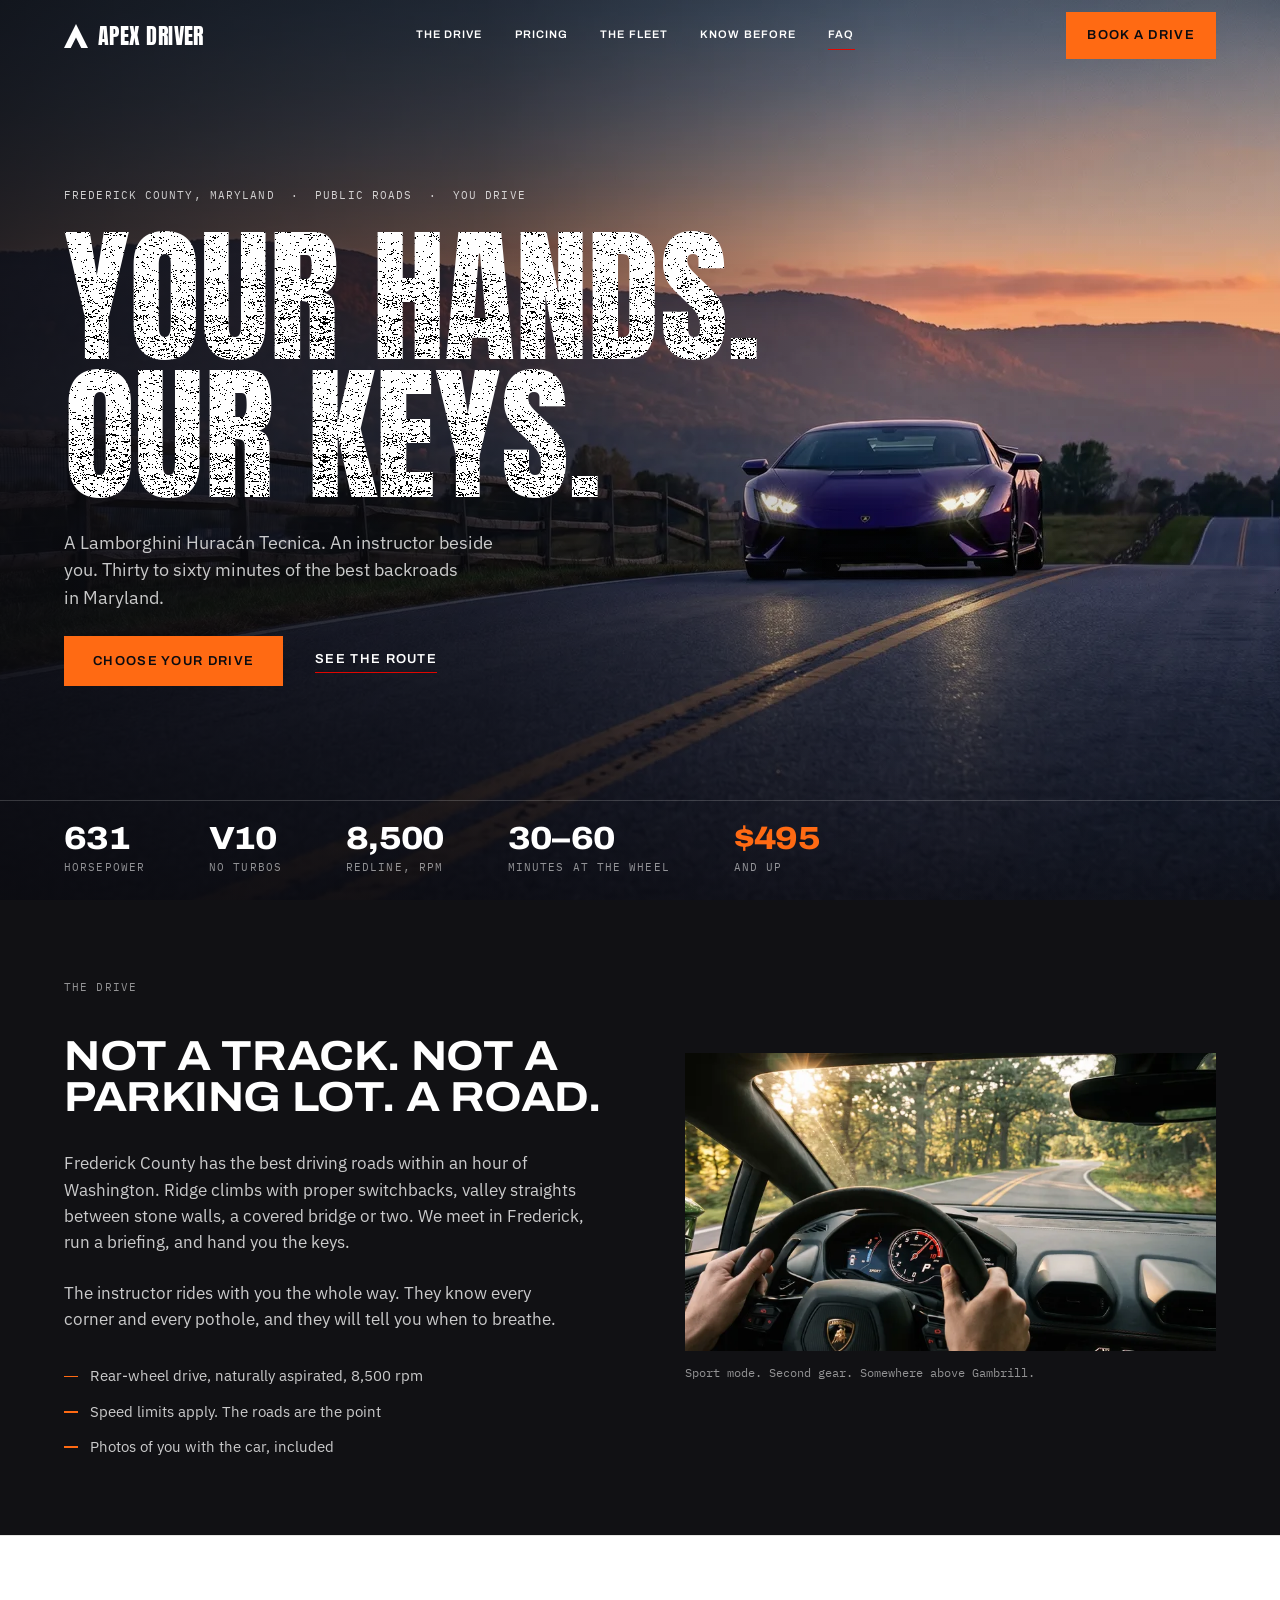
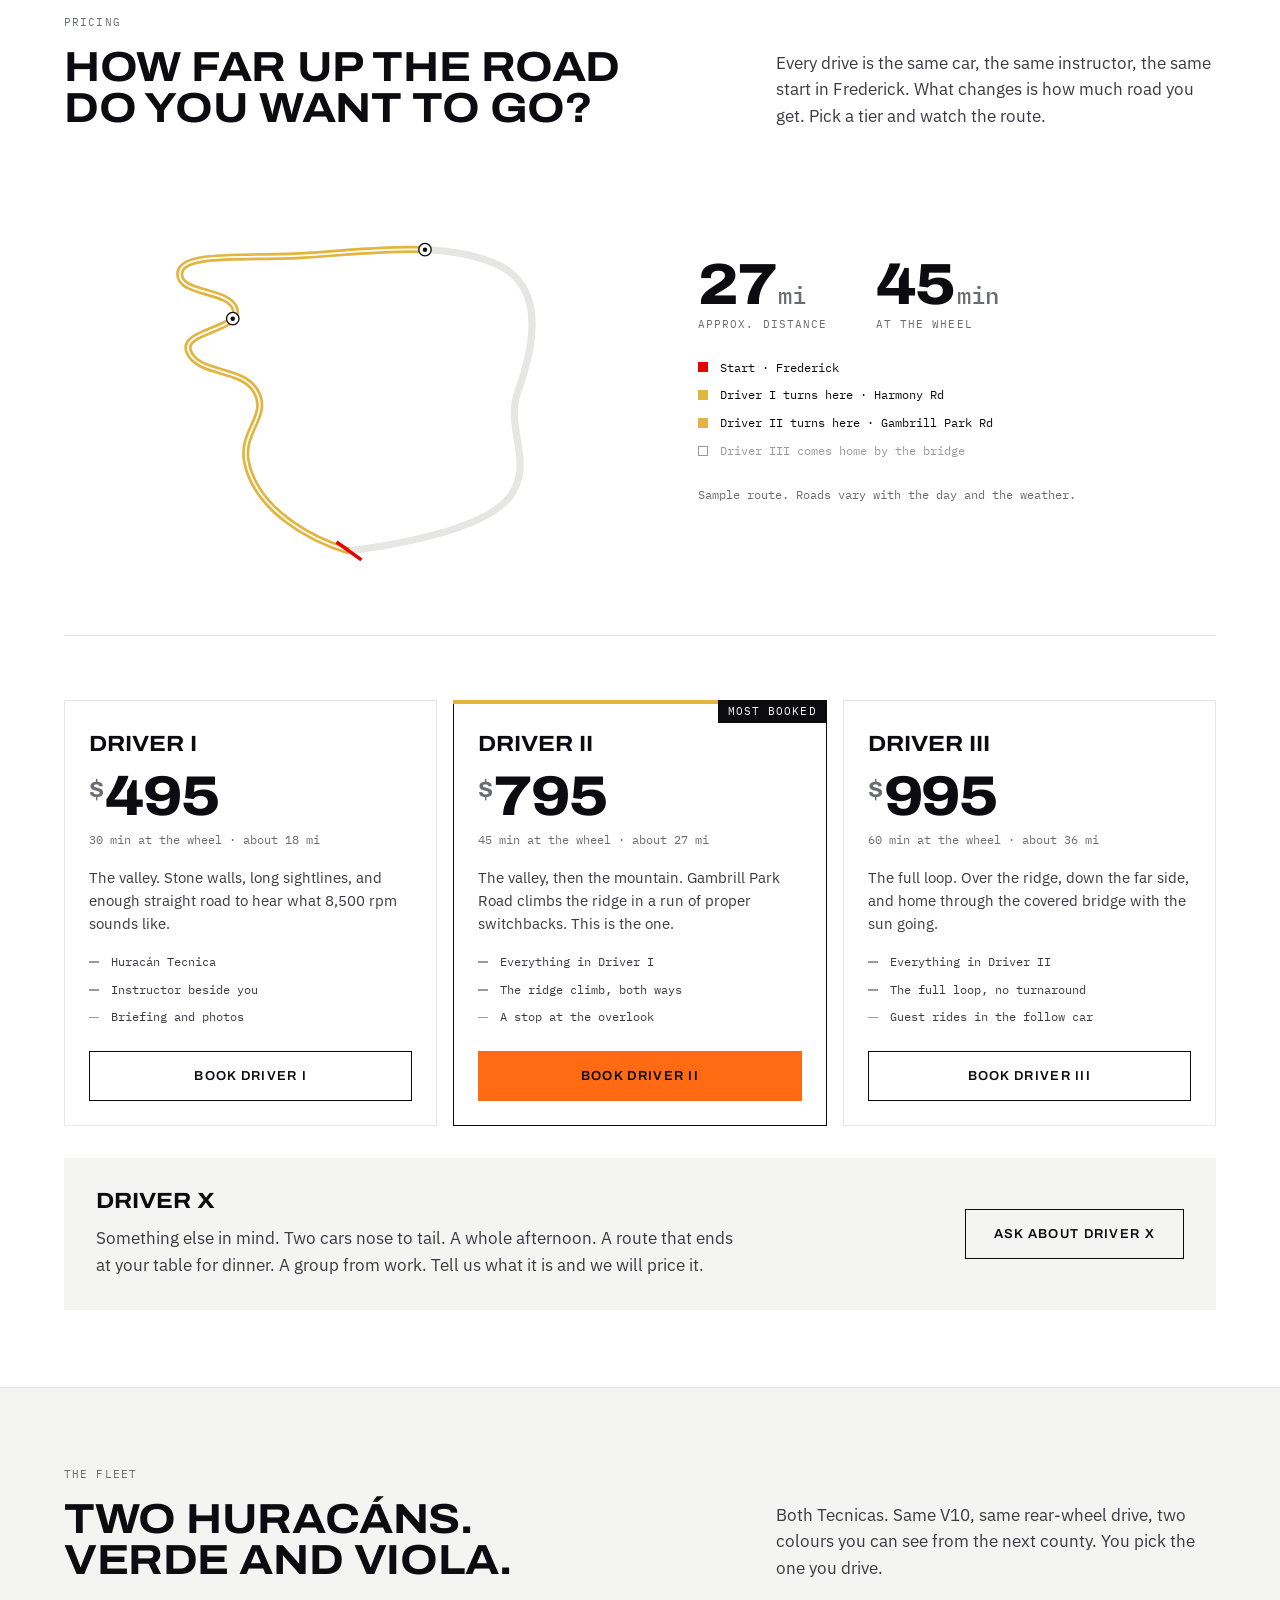
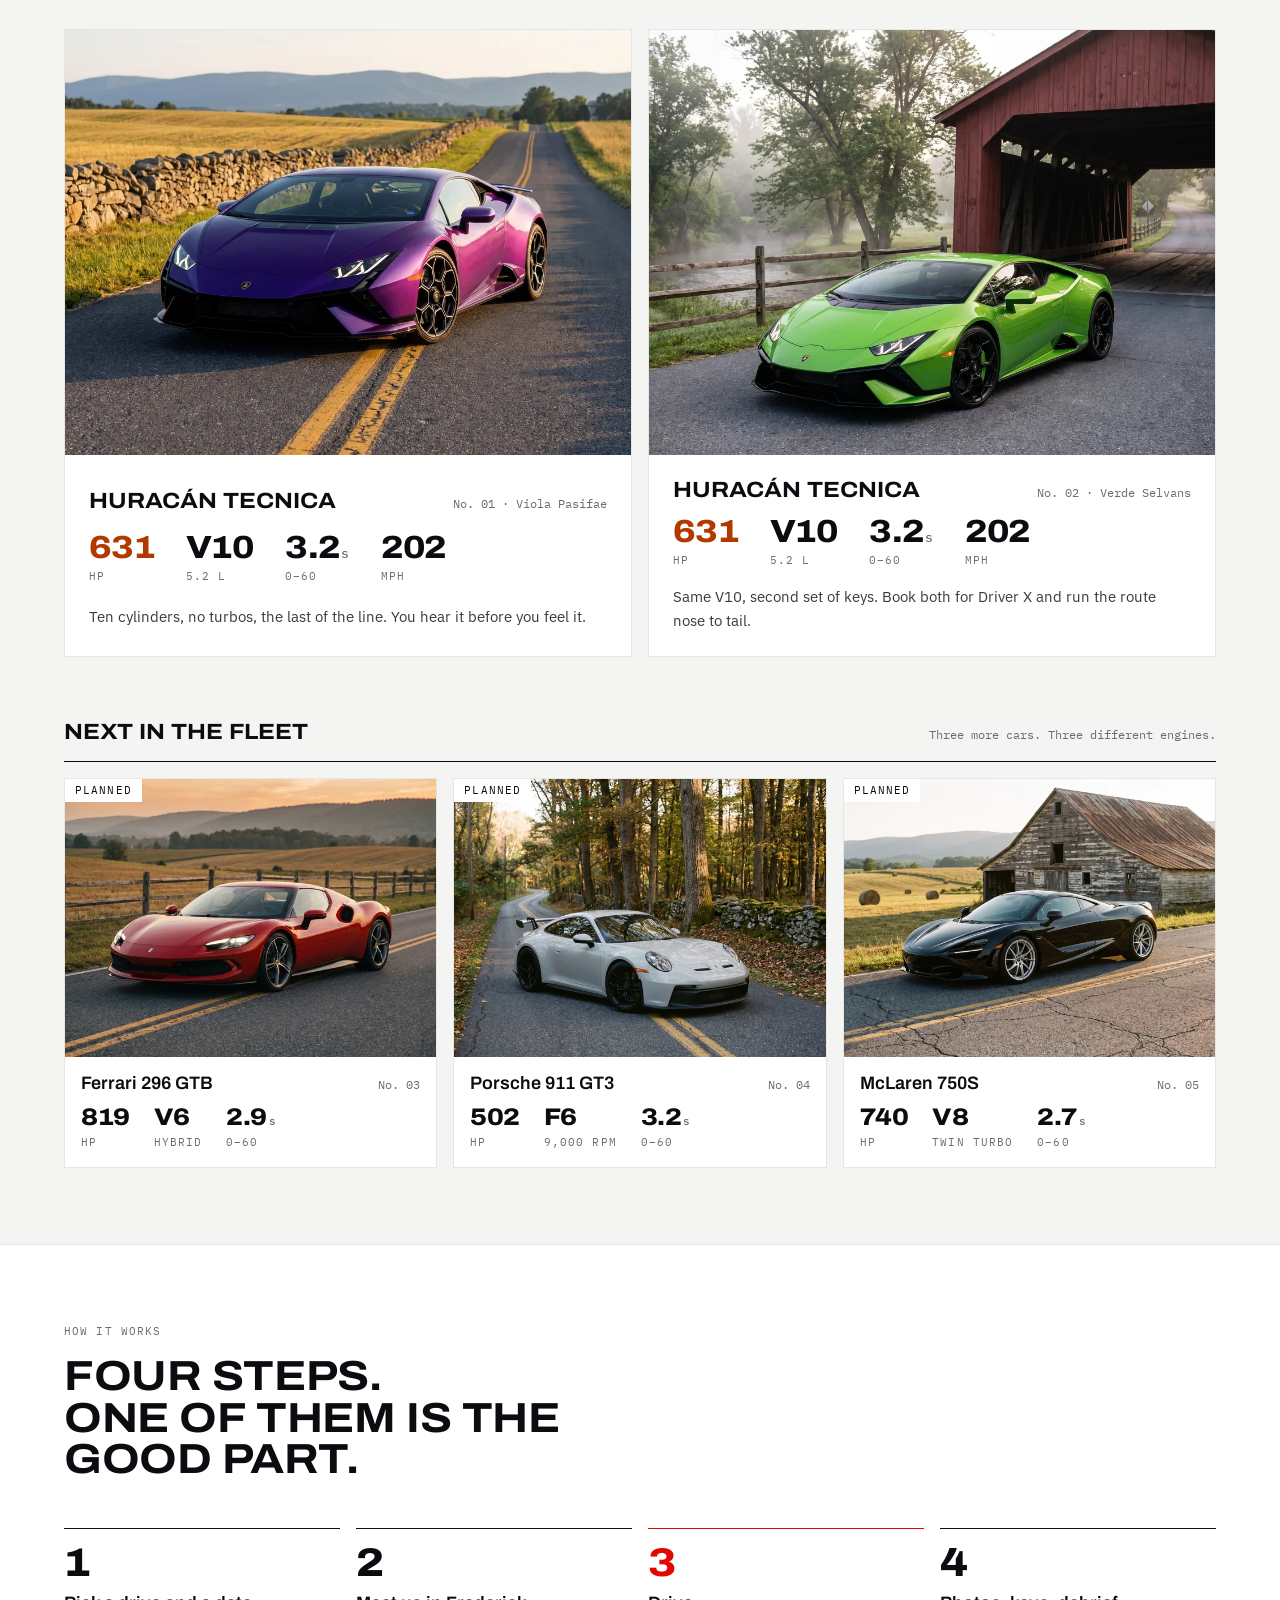
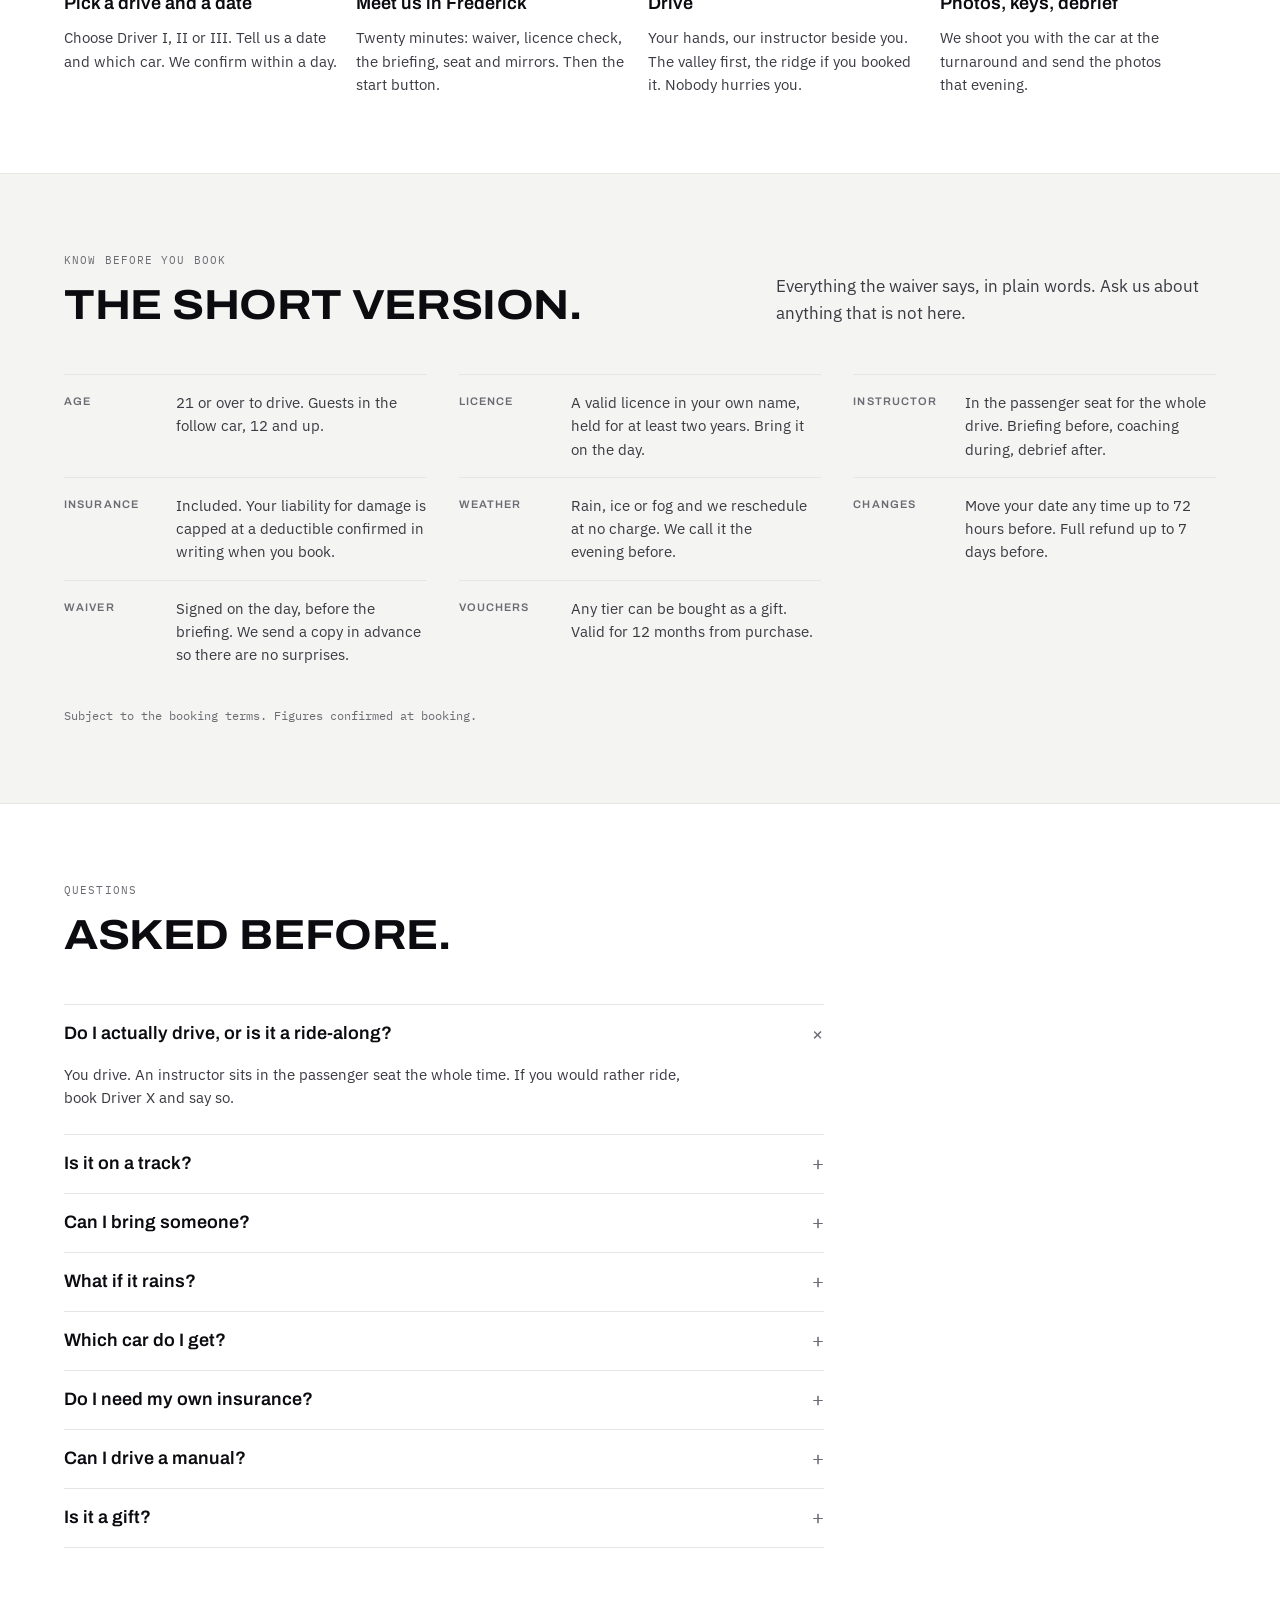
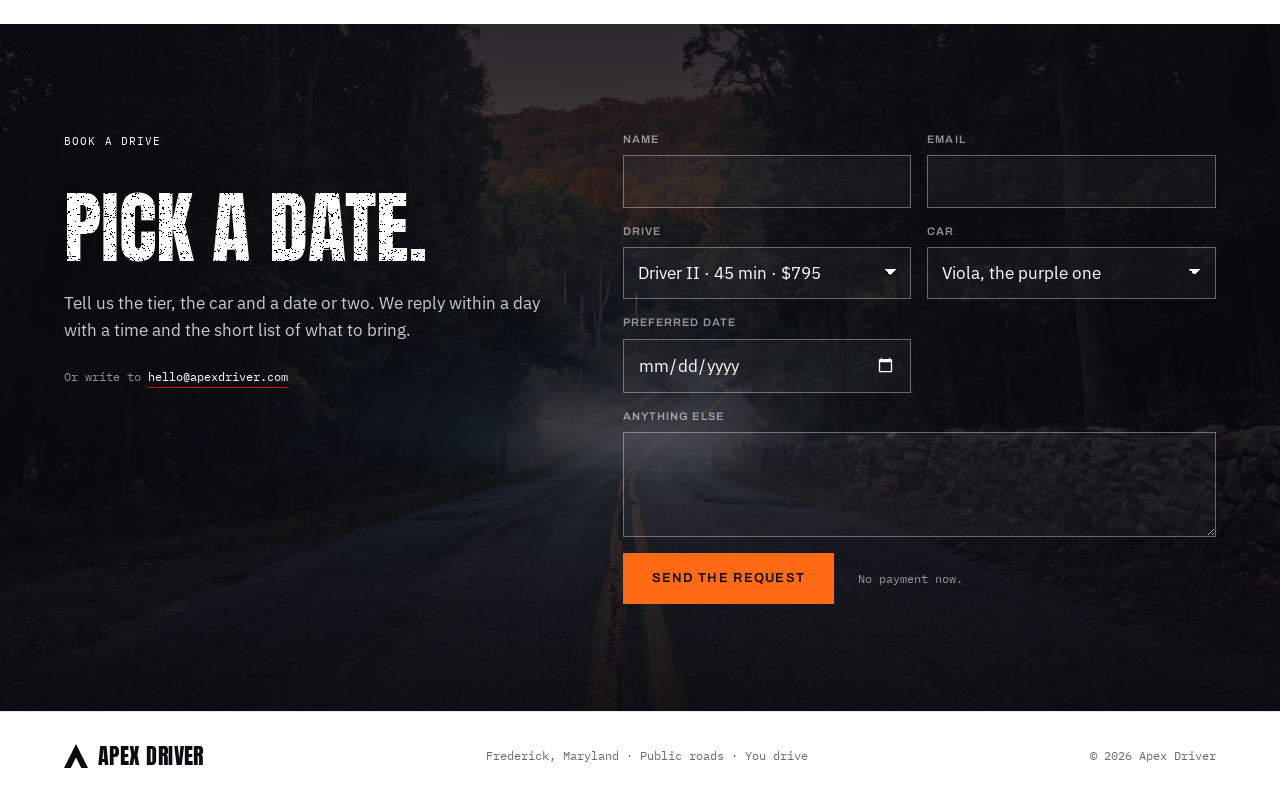
==== index.html @ c2f2f91c "Build the v2 landing page: dark hero, route-that-grows pricing, generated fleet Photography-led rebu" ====
<!DOCTYPE html>
<html lang="en">
<head>
  <meta charset="utf-8">
  <meta name="viewport" content="width=device-width, initial-scale=1">
  <title>Apex Driver — Drive a Lamborghini on Frederick County backroads</title>
  <meta name="description" content="You drive a Lamborghini Huracán Tecnica on the scenic public backroads of Frederick County, Maryland, with an instructor beside you. 30, 45 or 60 minutes. From $495.">
  <meta name="theme-color" content="#111114">
  <link rel="icon" href="assets/mark.svg" type="image/svg+xml">

  <meta property="og:title" content="Apex Driver — Your hands. Our keys.">
  <meta property="og:description" content="Drive a Lamborghini Huracán Tecnica on Frederick County backroads. 30, 45 or 60 minutes with an instructor beside you. From $495.">
  <meta property="og:image" content="assets/photos/hero-ridge-2400.jpg">
  <meta property="og:type" content="website">

  <link rel="preconnect" href="https://fonts.googleapis.com">
  <link rel="preconnect" href="https://fonts.gstatic.com" crossorigin>
  <link href="https://fonts.googleapis.com/css2?family=Anton&amp;family=Archivo:wdth,wght@62..125,100..900&amp;family=IBM+Plex+Sans:wght@400;500&amp;family=IBM+Plex+Mono:wght@400;500&amp;display=swap" rel="stylesheet">

  <link rel="preload" as="image" href="assets/photos/hero-ridge-1600.webp" imagesrcset="assets/photos/hero-ridge-900.webp 900w, assets/photos/hero-ridge-1600.webp 1600w, assets/photos/hero-ridge-2400.webp 2400w" imagesizes="100vw">

  <link rel="stylesheet" href="tokens/colors.css">
  <link rel="stylesheet" href="tokens/typography.css">
  <link rel="stylesheet" href="tokens/spacing.css">
  <link rel="stylesheet" href="tokens/motion.css">
  <link rel="stylesheet" href="tokens/surfaces.css">
  <link rel="stylesheet" href="styles.css">

  <script>
    /* Arms the load sequence and scroll reveals before first paint. Without JS,
       without IntersectionObserver, or with reduced motion on, nothing is hidden. */
    if (!matchMedia('(prefers-reduced-motion: reduce)').matches && 'IntersectionObserver' in window) {
      document.documentElement.classList.add('ad-motion');
    }
  </script>

  <script type="application/ld+json">
  {
    "@context": "https://schema.org",
    "@type": "FAQPage",
    "mainEntity": [
      {"@type": "Question", "name": "Do I actually drive, or is it a ride-along?", "acceptedAnswer": {"@type": "Answer", "text": "You drive. An instructor sits in the passenger seat the whole time."}},
      {"@type": "Question", "name": "Is it on a track?", "acceptedAnswer": {"@type": "Answer", "text": "No. Every drive is on public backroads in Frederick County, Maryland. Speed limits apply; the roads do the work."}},
      {"@type": "Question", "name": "Can I bring someone?", "acceptedAnswer": {"@type": "Answer", "text": "The car has two seats and one of them is the instructor's. Guests are welcome at the start point and can ride along in the follow car on Driver III."}},
      {"@type": "Question", "name": "What if it rains?", "acceptedAnswer": {"@type": "Answer", "text": "We reschedule at no charge. Wet roads and a rear-wheel-drive V10 are not a good afternoon."}}
    ]
  }
  </script>
</head>
<body>

  <a class="skip" href="#main">Skip to content</a>

  <!-- ===================================================================
       NAV — transparent over the hero, paper once the page scrolls
       =================================================================== -->
  <nav class="nav" id="nav" aria-label="Primary">
    <div class="wrap nav__inner">
      <a class="lockup" href="#top" aria-label="Apex Driver, home">
        <span class="mark" aria-hidden="true"></span>
        <span class="wordmark">Apex Driver</span>
      </a>
      <div class="nav__links label">
        <a href="#drive" data-spy>The drive</a>
        <a href="#pricing" data-spy>Pricing</a>
        <a href="#fleet" data-spy>The fleet</a>
        <a href="#know" data-spy>Know before</a>
        <a href="#faq" data-spy>FAQ</a>
      </div>
      <a class="btn btn--primary nav__cta" href="#book">Book a drive</a>
    </div>
  </nav>

  <main id="main">

    <!-- =================================================================
         HERO — the Huracán on the ridge road at dusk
         ================================================================= -->
    <header class="hero" id="top">
      <div class="hero__photo">
        <picture>
          <source type="image/webp"
                  srcset="assets/photos/hero-ridge-900.webp 900w,
                          assets/photos/hero-ridge-1600.webp 1600w,
                          assets/photos/hero-ridge-2400.webp 2400w"
                  sizes="100vw">
          <img src="assets/photos/hero-ridge-2400.jpg" width="2400" height="1350"
               alt="A purple Lamborghini Huracán Tecnica, headlights on, cresting a two-lane country road at dusk with the Catoctin ridge behind it."
               fetchpriority="high" decoding="async">
        </picture>
      </div>
      <div class="hero__scrim" aria-hidden="true"></div>

      <div class="wrap hero__inner">
        <p class="mono hero__eyebrow seq" style="--i:0">Frederick County, Maryland &nbsp;·&nbsp; Public roads &nbsp;·&nbsp; You drive</p>
        <h1 class="display hero__title">
          <span class="seq" style="--i:1"><span class="ad-stamp-paper">Your hands.</span></span>
          <span class="seq" style="--i:2"><span class="ad-stamp-paper">Our keys.</span></span>
        </h1>
        <p class="body hero__sub seq" style="--i:3">A Lamborghini Huracán Tecnica. An instructor beside you. Thirty to sixty minutes of the best backroads in Maryland.</p>
        <div class="hero__cta seq" style="--i:4">
          <a class="btn btn--primary" href="#pricing">Choose your drive</a>
          <a class="link link--paper" href="#route">See the route</a>
        </div>
      </div>

      <div class="hero__strip seq" style="--i:5" aria-label="Key figures">
        <div class="wrap hero__strip-inner">
          <div class="stat stat--sm on-ink"><div class="stat__n">631</div><div class="mono stat__l">Horsepower</div></div>
          <div class="stat stat--sm on-ink"><div class="stat__n">V10</div><div class="mono stat__l">No turbos</div></div>
          <div class="stat stat--sm on-ink"><div class="stat__n">8,500</div><div class="mono stat__l">Redline, rpm</div></div>
          <div class="stat stat--sm on-ink"><div class="stat__n">30–60</div><div class="mono stat__l">Minutes at the wheel</div></div>
          <div class="stat stat--sm on-ink"><div class="stat__n stat__n--accent">$495</div><div class="mono stat__l">And up</div></div>
        </div>
      </div>
    </header>

    <!-- =================================================================
         THE DRIVE — what it actually is, in one dark screen
         ================================================================= -->
    <section class="band band--ink" id="drive">
      <div class="wrap drive ad-reveal">
        <div class="drive__copy">
          <p class="mono eyebrow on-ink">The drive</p>
          <h2 class="h2 on-ink">Not a track. Not a parking lot. A road.</h2>
          <p class="body on-ink-2">Frederick County has the best driving roads within an hour of Washington. Ridge climbs with proper switchbacks, valley straights between stone walls, a covered bridge or two. We meet in Frederick, run a briefing, and hand you the keys.</p>
          <p class="body on-ink-2">The instructor rides with you the whole way. They know every corner and every pothole, and they will tell you when to breathe.</p>
          <ul class="ticks on-ink-2">
            <li>Rear-wheel drive, naturally aspirated, 8,500 rpm</li>
            <li>Speed limits apply. The roads are the point</li>
            <li>Photos of you with the car, included</li>
          </ul>
        </div>
        <figure class="drive__photo">
          <picture>
            <source type="image/webp"
                    srcset="assets/photos/drive-cockpit-800.webp 800w,
                            assets/photos/drive-cockpit-1200.webp 1200w,
                            assets/photos/drive-cockpit-2000.webp 2000w"
                    sizes="(min-width: 900px) 55vw, 100vw">
            <img src="assets/photos/drive-cockpit-2000.jpg" width="2000" height="1125"
                 alt="From the driver's seat of a Huracán: hands on the Alcantara wheel, the tachometer high, a tree-lined road curving ahead."
                 loading="lazy" decoding="async">
          </picture>
          <figcaption class="mono">Sport mode. Second gear. Somewhere above Gambrill.</figcaption>
        </figure>
      </div>
    </section>

    <!-- =================================================================
         PRICING — the route grows with the tier. The page's signature.
         Route names are real Frederick County roads; mileage figures are
         PLACEHOLDERS until the client confirms the actual routes.
         ================================================================= -->
    <section class="band" id="pricing">
      <div class="wrap ad-reveal">
        <div class="band__head">
          <div>
            <p class="mono eyebrow">Pricing</p>
            <h2 class="h2">How far up the road<br>do you want to go?</h2>
          </div>
          <p class="body band__lede">Every drive is the same car, the same instructor, the same start in Frederick. What changes is how much road you get. Pick a tier and watch the route.</p>
        </div>

        <div class="pricing" id="route">
          <!-- The route diagram. One path; each tier draws it further. -->
          <div class="route" aria-label="Route diagram: the road drawn as far as each tier reaches">
            <svg class="route__svg" viewBox="0 0 640 460" role="img" aria-hidden="true">
              <path class="route__ghost" d="M320 420 C 270 405, 215 370, 205 320 C 198 285, 232 268, 215 240 C 200 214, 150 222, 140 196 C 131 172, 200 172, 192 148 C 185 126, 128 132, 130 108 C 132 84, 205 92, 270 88 C 340 84, 430 70, 490 100 C 540 126, 528 190, 510 240 C 494 284, 530 320, 500 360 C 470 396, 380 412, 320 420 Z"/>
              <path class="route__paint" id="routePath" d="M320 420 C 270 405, 215 370, 205 320 C 198 285, 232 268, 215 240 C 200 214, 150 222, 140 196 C 131 172, 200 172, 192 148 C 185 126, 128 132, 130 108 C 132 84, 205 92, 270 88 C 340 84, 430 70, 490 100 C 540 126, 528 190, 510 240 C 494 284, 530 320, 500 360 C 470 396, 380 412, 320 420 Z"/>
              <path class="route__gap" d="M320 420 C 270 405, 215 370, 205 320 C 198 285, 232 268, 215 240 C 200 214, 150 222, 140 196 C 131 172, 200 172, 192 148 C 185 126, 128 132, 130 108 C 132 84, 205 92, 270 88 C 340 84, 430 70, 490 100 C 540 126, 528 190, 510 240 C 494 284, 530 320, 500 360 C 470 396, 380 412, 320 420 Z"/>
              <!-- start / finish bar -->
              <line class="route__start" x1="306" y1="410" x2="334" y2="430"/>
              <!-- turnaround markers, placed by script along the path -->
              <g class="route__mark" data-at="0.30"><circle r="7"/><circle class="route__mark-core" r="2.5"/></g>
              <g class="route__mark" data-at="0.58"><circle r="7"/><circle class="route__mark-core" r="2.5"/></g>
              <g class="route__mark" data-at="1"><circle r="7"/><circle class="route__mark-core" r="2.5"/></g>
            </svg>

            <div class="route__side">
              <div class="route__readout">
                <div class="stat stat--lg"><div class="stat__n"><span id="routeMiles">27</span><span class="stat__u">mi</span></div><div class="mono stat__l">Approx. distance</div></div>
                <div class="stat stat--lg"><div class="stat__n"><span id="routeMins">45</span><span class="stat__u">min</span></div><div class="mono stat__l">At the wheel</div></div>
              </div>
              <div class="route__labels mono">
                <span class="route__label route__label--start">Start · Frederick</span>
                <span class="route__label route__label--1" data-tier="1">Driver I turns here · Harmony Rd</span>
                <span class="route__label route__label--2" data-tier="2">Driver II turns here · Gambrill Park Rd</span>
                <span class="route__label route__label--3" data-tier="3">Driver III comes home by the bridge</span>
              </div>
              <p class="mono route__note">Sample route. Roads vary with the day and the weather.</p>
            </div>
          </div>

          <!-- Tier cards -->
          <div class="tiers" role="radiogroup" aria-label="Choose a drive">
            <article class="tier" data-tier="1" data-miles="18" data-mins="30" data-at="0.30" role="radio" aria-checked="false" tabindex="0">
              <h3 class="h3">Driver I</h3>
              <div class="tier__price"><span class="tier__cur">$</span>495</div>
              <p class="mono tier__meta">30 min at the wheel · about 18 mi</p>
              <p class="body-sm">The valley. Stone walls, long sightlines, and enough straight road to hear what 8,500 rpm sounds like.</p>
              <ul class="tier__list mono">
                <li>Huracán Tecnica</li>
                <li>Instructor beside you</li>
                <li>Briefing and photos</li>
              </ul>
              <a class="btn btn--secondary tier__cta" href="#book" data-book="Driver I">Book Driver I</a>
            </article>

            <article class="tier tier--featured" data-tier="2" data-miles="27" data-mins="45" data-at="0.58" role="radio" aria-checked="true" tabindex="0">
              <span class="mono tier__flag">Most booked</span>
              <h3 class="h3">Driver II</h3>
              <div class="tier__price"><span class="tier__cur">$</span>795</div>
              <p class="mono tier__meta">45 min at the wheel · about 27 mi</p>
              <p class="body-sm">The valley, then the mountain. Gambrill Park Road climbs the ridge in a run of proper switchbacks. This is the one.</p>
              <ul class="tier__list mono">
                <li>Everything in Driver I</li>
                <li>The ridge climb, both ways</li>
                <li>A stop at the overlook</li>
              </ul>
              <a class="btn btn--primary tier__cta" href="#book" data-book="Driver II">Book Driver II</a>
            </article>

            <article class="tier" data-tier="3" data-miles="36" data-mins="60" data-at="1" role="radio" aria-checked="false" tabindex="0">
              <h3 class="h3">Driver III</h3>
              <div class="tier__price"><span class="tier__cur">$</span>995</div>
              <p class="mono tier__meta">60 min at the wheel · about 36 mi</p>
              <p class="body-sm">The full loop. Over the ridge, down the far side, and home through the covered bridge with the sun going.</p>
              <ul class="tier__list mono">
                <li>Everything in Driver II</li>
                <li>The full loop, no turnaround</li>
                <li>Guest rides in the follow car</li>
              </ul>
              <a class="btn btn--secondary tier__cta" href="#book" data-book="Driver III">Book Driver III</a>
            </article>
          </div>
        </div>

        <!-- Driver X -->
        <aside class="tierx">
          <div class="tierx__copy">
            <h3 class="h3">Driver X</h3>
            <p class="body">Something else in mind. Two cars nose to tail. A whole afternoon. A route that ends at your table for dinner. A group from work. Tell us what it is and we will price it.</p>
          </div>
          <a class="btn btn--secondary" href="#book" data-book="Driver X">Ask about Driver X</a>
        </aside>
      </div>
    </section>

    <!-- =================================================================
         THE FLEET — two Huracáns in service; three more planned.
         Cars 03 to 05 are PLACEHOLDERS: swap make, spec and photo when the
         client confirms the real list.
         ================================================================= -->
    <section class="band band--bone" id="fleet">
      <div class="wrap ad-reveal">
        <div class="band__head">
          <div>
            <p class="mono eyebrow">The fleet</p>
            <h2 class="h2">Two Huracáns.<br>Verde and viola.</h2>
          </div>
          <p class="body band__lede">Both Tecnicas. Same V10, same rear-wheel drive, two colours you can see from the next county. You pick the one you drive.</p>
        </div>

        <div class="fleet-main">
          <article class="car">
            <div class="car__shot">
              <picture>
                <source type="image/webp"
                        srcset="assets/photos/viola-farm-600.webp 600w,
                                assets/photos/viola-farm-1000.webp 1000w,
                                assets/photos/viola-farm-1600.webp 1600w"
                        sizes="(min-width: 900px) 50vw, 100vw">
                <img src="assets/photos/viola-farm-1600.jpg" width="1600" height="1200"
                     alt="The purple Lamborghini Huracán Tecnica on a farm road beside a dry-stone wall, the Catoctin ridge behind."
                     loading="lazy" decoding="async">
              </picture>
            </div>
            <div class="car__body">
              <div class="car__title">
                <h3 class="h3">Huracán Tecnica</h3>
                <span class="mono">No. 01 · Viola Pasifae</span>
              </div>
              <div class="specs">
                <div class="stat stat--sm"><div class="stat__n stat__n--accent">631</div><div class="mono stat__l">hp</div></div>
                <div class="stat stat--sm"><div class="stat__n">V10</div><div class="mono stat__l">5.2 L</div></div>
                <div class="stat stat--sm"><div class="stat__n">3.2<span class="stat__u">s</span></div><div class="mono stat__l">0–60</div></div>
                <div class="stat stat--sm"><div class="stat__n">202</div><div class="mono stat__l">mph</div></div>
              </div>
              <p class="body-sm">Ten cylinders, no turbos, the last of the line. You hear it before you feel it.</p>
            </div>
          </article>

          <article class="car">
            <div class="car__shot">
              <picture>
                <source type="image/webp"
                        srcset="assets/photos/verde-bridge-600.webp 600w,
                                assets/photos/verde-bridge-1000.webp 1000w,
                                assets/photos/verde-bridge-1600.webp 1600w"
                        sizes="(min-width: 900px) 50vw, 100vw">
                <img src="assets/photos/verde-bridge-1600.jpg" width="1600" height="1200"
                     alt="The green Lamborghini Huracán Tecnica at the mouth of a red covered bridge on a misty morning."
                     loading="lazy" decoding="async">
              </picture>
            </div>
            <div class="car__body">
              <div class="car__title">
                <h3 class="h3">Huracán Tecnica</h3>
                <span class="mono">No. 02 · Verde Selvans</span>
              </div>
              <div class="specs">
                <div class="stat stat--sm"><div class="stat__n stat__n--accent">631</div><div class="mono stat__l">hp</div></div>
                <div class="stat stat--sm"><div class="stat__n">V10</div><div class="mono stat__l">5.2 L</div></div>
                <div class="stat stat--sm"><div class="stat__n">3.2<span class="stat__u">s</span></div><div class="mono stat__l">0–60</div></div>
                <div class="stat stat--sm"><div class="stat__n">202</div><div class="mono stat__l">mph</div></div>
              </div>
              <p class="body-sm">Same V10, second set of keys. Book both for Driver X and run the route nose to tail.</p>
            </div>
          </article>
        </div>

        <div class="fleet-next">
          <div class="fleet-next__head">
            <h3 class="h3">Next in the fleet</h3>
            <span class="mono">Three more cars. Three different engines.</span>
          </div>
          <div class="grid-3">
            <!-- PLACEHOLDER car: confirm with client -->
            <article class="card">
              <div class="card__shot">
                <picture>
                  <source type="image/webp" srcset="assets/photos/fleet-296-650.webp 650w, assets/photos/fleet-296-1300.webp 1300w" sizes="(min-width: 900px) 33vw, 100vw">
                  <img src="assets/photos/fleet-296-1300.jpg" width="1300" height="975" alt="A red Ferrari 296 GTB on a country road at golden hour." loading="lazy" decoding="async">
                </picture>
                <span class="mono card__tag">Planned</span>
              </div>
              <div class="card__body">
                <div class="car__title"><h4 class="h4">Ferrari 296 GTB</h4><span class="mono">No. 03</span></div>
                <div class="specs specs--tight">
                  <div class="stat stat--xs"><div class="stat__n">819</div><div class="mono stat__l">hp</div></div>
                  <div class="stat stat--xs"><div class="stat__n">V6</div><div class="mono stat__l">Hybrid</div></div>
                  <div class="stat stat--xs"><div class="stat__n">2.9<span class="stat__u">s</span></div><div class="mono stat__l">0–60</div></div>
                </div>
              </div>
            </article>
            <!-- PLACEHOLDER car: confirm with client -->
            <article class="card">
              <div class="card__shot">
                <picture>
                  <source type="image/webp" srcset="assets/photos/fleet-gt3-650.webp 650w, assets/photos/fleet-gt3-1300.webp 1300w" sizes="(min-width: 900px) 33vw, 100vw">
                  <img src="assets/photos/fleet-gt3-1300.jpg" width="1300" height="975" alt="A chalk-grey Porsche 911 GT3 on a leaf-strewn forest road." loading="lazy" decoding="async">
                </picture>
                <span class="mono card__tag">Planned</span>
              </div>
              <div class="card__body">
                <div class="car__title"><h4 class="h4">Porsche 911 GT3</h4><span class="mono">No. 04</span></div>
                <div class="specs specs--tight">
                  <div class="stat stat--xs"><div class="stat__n">502</div><div class="mono stat__l">hp</div></div>
                  <div class="stat stat--xs"><div class="stat__n">F6</div><div class="mono stat__l">9,000 rpm</div></div>
                  <div class="stat stat--xs"><div class="stat__n">3.2<span class="stat__u">s</span></div><div class="mono stat__l">0–60</div></div>
                </div>
              </div>
            </article>
            <!-- PLACEHOLDER car: confirm with client -->
            <article class="card">
              <div class="card__shot">
                <picture>
                  <source type="image/webp" srcset="assets/photos/fleet-750s-650.webp 650w, assets/photos/fleet-750s-1300.webp 1300w" sizes="(min-width: 900px) 33vw, 100vw">
                  <img src="assets/photos/fleet-750s-1300.jpg" width="1300" height="975" alt="A black McLaren 750S beside a weathered barn and hay bales." loading="lazy" decoding="async">
                </picture>
                <span class="mono card__tag">Planned</span>
              </div>
              <div class="card__body">
                <div class="car__title"><h4 class="h4">McLaren 750S</h4><span class="mono">No. 05</span></div>
                <div class="specs specs--tight">
                  <div class="stat stat--xs"><div class="stat__n">740</div><div class="mono stat__l">hp</div></div>
                  <div class="stat stat--xs"><div class="stat__n">V8</div><div class="mono stat__l">Twin turbo</div></div>
                  <div class="stat stat--xs"><div class="stat__n">2.7<span class="stat__u">s</span></div><div class="mono stat__l">0–60</div></div>
                </div>
              </div>
            </article>
          </div>
        </div>
      </div>
    </section>

    <!-- =================================================================
         HOW IT WORKS — a real sequence, so it is numbered
         ================================================================= -->
    <section class="band" id="how">
      <div class="wrap ad-reveal">
        <div class="band__head">
          <div>
            <p class="mono eyebrow">How it works</p>
            <h2 class="h2">Four steps.<br>One of them is the good part.</h2>
          </div>
        </div>
        <ol class="steps">
          <li class="step">
            <span class="step__n">1</span>
            <h3 class="h4">Pick a drive and a date</h3>
            <p class="body-sm">Choose Driver I, II or III. Tell us a date and which car. We confirm within a day.</p>
          </li>
          <li class="step">
            <span class="step__n">2</span>
            <h3 class="h4">Meet us in Frederick</h3>
            <p class="body-sm">Twenty minutes: waiver, licence check, the briefing, seat and mirrors. Then the start button.</p>
          </li>
          <li class="step step--live">
            <span class="step__n">3</span>
            <h3 class="h4">Drive</h3>
            <p class="body-sm">Your hands, our instructor beside you. The valley first, the ridge if you booked it. Nobody hurries you.</p>
          </li>
          <li class="step">
            <span class="step__n">4</span>
            <h3 class="h4">Photos, keys, debrief</h3>
            <p class="body-sm">We shoot you with the car at the turnaround and send the photos that evening.</p>
          </li>
        </ol>
      </div>
    </section>

    <!-- =================================================================
         KNOW BEFORE YOU BOOK — line items awaiting client sign-off.
         Ages, deductible, refund window: PLACEHOLDERS until confirmed.
         ================================================================= -->
    <section class="band band--bone" id="know">
      <div class="wrap ad-reveal">
        <div class="band__head">
          <div>
            <p class="mono eyebrow">Know before you book</p>
            <h2 class="h2">The short version.</h2>
          </div>
          <p class="body band__lede">Everything the waiver says, in plain words. Ask us about anything that is not here.</p>
        </div>
        <dl class="terms">
          <div class="term"><dt class="label">Age</dt><dd class="body-sm">21 or over to drive. Guests in the follow car, 12 and up.</dd></div>
          <div class="term"><dt class="label">Licence</dt><dd class="body-sm">A valid licence in your own name, held for at least two years. Bring it on the day.</dd></div>
          <div class="term"><dt class="label">Instructor</dt><dd class="body-sm">In the passenger seat for the whole drive. Briefing before, coaching during, debrief after.</dd></div>
          <div class="term"><dt class="label">Insurance</dt><dd class="body-sm">Included. Your liability for damage is capped at a deductible confirmed in writing when you book.</dd></div>
          <div class="term"><dt class="label">Weather</dt><dd class="body-sm">Rain, ice or fog and we reschedule at no charge. We call it the evening before.</dd></div>
          <div class="term"><dt class="label">Changes</dt><dd class="body-sm">Move your date any time up to 72 hours before. Full refund up to 7 days before.</dd></div>
          <div class="term"><dt class="label">Waiver</dt><dd class="body-sm">Signed on the day, before the briefing. We send a copy in advance so there are no surprises.</dd></div>
          <div class="term"><dt class="label">Vouchers</dt><dd class="body-sm">Any tier can be bought as a gift. Valid for 12 months from purchase.</dd></div>
        </dl>
        <p class="mono terms__note">Subject to the booking terms. Figures confirmed at booking.</p>
      </div>
    </section>

    <!-- =================================================================
         FAQ
         ================================================================= -->
    <section class="band" id="faq">
      <div class="wrap ad-reveal">
        <div class="band__head">
          <div>
            <p class="mono eyebrow">Questions</p>
            <h2 class="h2">Asked before.</h2>
          </div>
        </div>
        <div class="faq">
          <details class="faq__item" open>
            <summary class="faq__q">Do I actually drive, or is it a ride-along?</summary>
            <p class="body-sm faq__a">You drive. An instructor sits in the passenger seat the whole time. If you would rather ride, book Driver X and say so.</p>
          </details>
          <details class="faq__item">
            <summary class="faq__q">Is it on a track?</summary>
            <p class="body-sm faq__a">No. Every drive is on public backroads in Frederick County. Speed limits apply. The roads do the work, and they are very good roads.</p>
          </details>
          <details class="faq__item">
            <summary class="faq__q">Can I bring someone?</summary>
            <p class="body-sm faq__a">The car has two seats and one of them is the instructor's. Guests are welcome at the start point, and on Driver III they ride in the follow car for the whole loop.</p>
          </details>
          <details class="faq__item">
            <summary class="faq__q">What if it rains?</summary>
            <p class="body-sm faq__a">We reschedule at no charge. A wet road and a rear-wheel-drive V10 are not a good afternoon, and we would rather you came back on a dry one.</p>
          </details>
          <details class="faq__item">
            <summary class="faq__q">Which car do I get?</summary>
            <p class="body-sm faq__a">You choose when you book: the purple Huracán or the green one. They are mechanically identical. If you want both, that is Driver X.</p>
          </details>
          <details class="faq__item">
            <summary class="faq__q">Do I need my own insurance?</summary>
            <p class="body-sm faq__a">No. Cover is included in the price. Your liability is capped at a deductible we confirm in writing before you pay.</p>
          </details>
          <details class="faq__item">
            <summary class="faq__q">Can I drive a manual?</summary>
            <p class="body-sm faq__a">The Tecnica is a seven-speed dual-clutch with paddles. There is no clutch pedal, and you will not miss it above 6,000 rpm.</p>
          </details>
          <details class="faq__item">
            <summary class="faq__q">Is it a gift?</summary>
            <p class="body-sm faq__a">It can be. Any tier is available as a voucher, valid for a year. We send it as a printable card the same day.</p>
          </details>
        </div>
      </div>
    </section>

    <!-- =================================================================
         BOOK — the closing screen. Booking mechanism undecided: this form
         composes an email. Swap for the real widget when chosen.
         ================================================================= -->
    <section class="book" id="book">
      <div class="book__photo">
        <picture>
          <source type="image/webp"
                  srcset="assets/photos/road-dusk-900.webp 900w,
                          assets/photos/road-dusk-1600.webp 1600w,
                          assets/photos/road-dusk-2400.webp 2400w"
                  sizes="100vw">
          <img src="assets/photos/road-dusk-2400.jpg" width="2400" height="1029"
               alt="" loading="lazy" decoding="async">
        </picture>
      </div>
      <div class="book__scrim" aria-hidden="true"></div>
      <div class="wrap book__inner ad-reveal">
        <div class="book__copy">
          <p class="mono eyebrow on-ink">Book a drive</p>
          <h2 class="display-2 on-ink"><span class="ad-stamp-paper">Pick a date.</span></h2>
          <p class="body on-ink-2">Tell us the tier, the car and a date or two. We reply within a day with a time and the short list of what to bring.</p>
          <p class="mono on-ink-3">Or write to <a class="link link--paper" href="mailto:hello@apexdriver.com">hello@apexdriver.com</a></p>
        </div>
        <form class="form" id="bookForm" novalidate>
          <div class="field">
            <label class="label" for="f-name">Name</label>
            <input class="input" id="f-name" name="name" type="text" autocomplete="name" required>
          </div>
          <div class="field">
            <label class="label" for="f-email">Email</label>
            <input class="input" id="f-email" name="email" type="email" autocomplete="email" required>
          </div>
          <div class="field">
            <label class="label" for="f-tier">Drive</label>
            <select class="input" id="f-tier" name="tier">
              <option>Driver I · 30 min · $495</option>
              <option selected>Driver II · 45 min · $795</option>
              <option>Driver III · 60 min · $995</option>
              <option>Driver X · custom</option>
            </select>
          </div>
          <div class="field">
            <label class="label" for="f-car">Car</label>
            <select class="input" id="f-car" name="car">
              <option>Viola, the purple one</option>
              <option>Verde, the green one</option>
              <option>Either</option>
            </select>
          </div>
          <div class="field">
            <label class="label" for="f-date">Preferred date</label>
            <input class="input" id="f-date" name="date" type="date">
          </div>
          <div class="field field--wide">
            <label class="label" for="f-note">Anything else</label>
            <textarea class="input" id="f-note" name="note" rows="3"></textarea>
          </div>
          <p class="mono form__error" id="formError" hidden>Add your name and a working email address.</p>
          <div class="field--wide form__actions">
            <button class="btn btn--primary" type="submit">Send the request</button>
            <span class="mono on-ink-3">No payment now.</span>
          </div>
        </form>
      </div>
    </section>

  </main>

  <footer class="footer">
    <div class="wrap footer__inner">
      <a class="lockup" href="#top" aria-label="Apex Driver, home">
        <span class="mark" aria-hidden="true"></span>
        <span class="wordmark">Apex Driver</span>
      </a>
      <p class="mono">Frederick, Maryland · Public roads · You drive</p>
      <p class="mono">© 2026 Apex Driver</p>
    </div>
  </footer>

  <script src="script.js" defer></script>
</body>
</html>
---- tokens/colors.css ----
:root {
  /* base — six values, nothing between them */
  --paper: #FFFFFF;
  --bone: #F4F4F2;
  --hairline: #E6E6E4;
  --ink: #0B0B10;
  --ink-2: #3A3A42;
  --ink-3: #6B6B73;
  --ink-4: #9A9A9E;
  --race-red: #E10600;
  --street-orange: #FF6A13;
  --orange-ink: #B23A00;

  /* semantic */
  --surface-page: var(--paper);
  --surface-panel: var(--bone);
  --surface-dark: var(--ink);
  --border-hairline: var(--hairline);
  --border-strong: var(--ink);
  --text-strong: var(--ink);
  --text-body: var(--ink-2);
  --text-muted: var(--ink-3);
  --text-disabled: var(--ink-4);
  --text-on-dark: var(--paper);
  --accent: var(--street-orange);      /* ink grounds, CTA fill, 24px+ display */
  --accent-on-paper: var(--orange-ink); /* any orange as text on paper — 6:1 */
  --live: var(--race-red);              /* active state, start-finish, rules */
  --cta-bg: var(--street-orange);
  --cta-fg: var(--ink);

  /* gradients — one instance per screen, photography only */
  --grad-race: linear-gradient(118deg, #FF6A13 0%, #E10600 45%, #0B0B10 100%);
  --grad-race-overlay: linear-gradient(118deg, rgba(255,106,19,0.55) 0%, rgba(225,6,0,0.72) 45%, rgba(11,11,16,0.9) 100%);
  --grad-scrim: linear-gradient(180deg, rgba(11,11,16,0) 0%, rgba(11,11,16,0.82) 100%);
}
---- tokens/typography.css ----
:root {
  --font-display: Anton, "Arial Narrow", sans-serif;
  --font-ui: Archivo, "Helvetica Neue", Arial, sans-serif;
  --font-body: "IBM Plex Sans", "Helvetica Neue", Arial, sans-serif;
  --font-mono: "IBM Plex Mono", ui-monospace, monospace;

  /* display — Anton, stamped, uppercase */
  --size-display: clamp(44px, 11.5vw, 168px);
  --size-display-2: clamp(32px, 6.2vw, 84px);
  --lh-display: 0.94;
  --tracking-display: -0.004em;

  /* section heads — Archivo wdth 112 */
  --size-section: clamp(24px, 3.6vw, 42px);
  --lh-section: 0.98;
  --wdth-section: 112;
  --wght-section: 700;

  /* stat numbers — Archivo wdth 112 / wght 800 */
  --size-stat: clamp(44px, 5.4vw, 72px);
  --lh-stat: 0.9;
  --tracking-stat: -0.02em;

  /* body */
  --size-body: 17px;
  --size-body-sm: 15px;
  --lh-body: 1.55;

  /* labels & data */
  --size-label: 11px;
  --size-mono: 12px;
  --size-mono-lg: 13px;
  --tracking-label: 0.1em;
  --wdth-label: 100;
  --wght-label: 600;
  --lh-mono: 1.65;

  --size-min: 11px; /* nothing smaller, on any ground */
}
---- tokens/spacing.css ----
:root {
  /* 4px base, doubling. Every gap and pad is one of these. */
  --sp-1: 4px;
  --sp-2: 8px;
  --sp-3: 12px;
  --sp-4: 16px;
  --sp-5: 24px;
  --sp-6: 32px;
  --sp-7: 48px;
  --sp-8: 64px;
  --sp-9: 96px;
  --sp-10: 140px;

  --max-width: 1400px;
  --pad-x: clamp(20px, 5vw, 64px);
  --section-y: clamp(44px, 6vw, 80px);
  --hero-pad: clamp(28px, 5vw, 56px);
  --card-min: 260px; /* auto-fit minmax floor */
  --radius: 0px;     /* nothing in this system is rounded */
  --rule: 1px;
  --rule-strong: 1.5px;
}
---- tokens/motion.css ----
:root {
  --t-tap: 120ms;    /* colour swaps: hover, focus, press */
  --t-move: 220ms;   /* position or size */
  --t-enter: 380ms;  /* section and card reveals */
  --t-draw: 1600ms;  /* the circuit drawing itself, once per page */
  --ease: cubic-bezier(0.2, 0, 0.2, 1); /* the only curve — deceleration */
  --rise: 12px;      /* reveal offset */
}

@keyframes ad-rise { from { opacity: 0; transform: translateY(var(--rise)); } to { opacity: 1; transform: translateY(0); } }
@keyframes ad-draw { from { stroke-dashoffset: var(--path-length, 926); } to { stroke-dashoffset: 0; } }

.ad-reveal { opacity: 0; }
.ad-reveal.is-in { animation: ad-rise var(--t-enter) var(--ease) both; }
.ad-draw { stroke-dasharray: var(--path-length, 926); stroke-dashoffset: var(--path-length, 926); }
.ad-draw.is-in { animation: ad-draw var(--t-draw) var(--ease) both; }

@media (prefers-reduced-motion: reduce) {
  .ad-reveal, .ad-reveal.is-in, .ad-draw, .ad-draw.is-in { animation: none; }
  .ad-reveal { opacity: 1; }
  .ad-draw { stroke-dasharray: none; stroke-dashoffset: 0; }
}
---- tokens/surfaces.css ----
:root {
  /* stamped display type — two photographic tiles clipped to the glyphs */
  --stamp-coarse-light: url("../assets/grain-coarse-light.png");
  --stamp-fine-light: url("../assets/grain-fine-light.png");
  --stamp-coarse-dark: url("../assets/grain-coarse-dark.png");
  --stamp-fine-dark: url("../assets/grain-fine-dark.png");
  --stamp-coarse-size: 420px 420px;
  --stamp-fine-size: 200px 200px;

  /* spatter ground — worn road paint */
  --spatter-dark: url("../assets/spatter-dark.png");
  --spatter-light: url("../assets/spatter-light.png");
  --spatter-size: 500px 500px;
}

/* Stamped display type. Solid colour is the last layer, so type survives a missing tile.
   Off below 40px, and never on a spatter ground. */
.ad-stamp-ink {
  background-image: var(--stamp-coarse-light), var(--stamp-fine-light), linear-gradient(var(--ink), var(--ink));
  background-size: var(--stamp-coarse-size), var(--stamp-fine-size), auto;
  -webkit-background-clip: text;
  background-clip: text;
  color: transparent;
}
.ad-stamp-paper {
  background-image: var(--stamp-coarse-dark), var(--stamp-fine-dark), linear-gradient(var(--paper), var(--paper));
  background-size: var(--stamp-coarse-size), var(--stamp-fine-size), auto;
  -webkit-background-clip: text;
  background-clip: text;
  color: transparent;
}

/* Spatter grounds. One per surface; type sits on a knockout plate unless it is 24px+ display. */
.ad-spatter-paper {
  background-color: var(--paper);
  background-image: var(--spatter-dark);
  background-size: var(--spatter-size);
}
.ad-spatter-ink {
  background-color: var(--ink);
  background-image: var(--spatter-light);
  background-size: var(--spatter-size);
}
---- styles.css ----
/* Apex Driver v2 — page styles.
   Tokens come from tokens/*.css. This sheet adds the dark asphalt ground, the
   road-paint yellow used only for the route, and the page's layout. */

:root {
  --asphalt: #111114;
  --asphalt-2: #18181D;
  --paint: #E2B53E;            /* the double yellow line; the route only */
  --paint-ink: #8A6A12;        /* paint as small text on paper */
  --on-ink-2: rgba(255, 255, 255, 0.78);
  --on-ink-3: rgba(255, 255, 255, 0.55);
  --on-ink-line: rgba(255, 255, 255, 0.18);
  --nav-h: 72px;
}

*,
*::before,
*::after { box-sizing: border-box; }

html { scroll-behavior: smooth; }
@media (prefers-reduced-motion: reduce) { html { scroll-behavior: auto; } }

body {
  margin: 0;
  background: var(--surface-page);
  color: var(--text-strong);
  font-family: var(--font-body);
  font-size: var(--size-body);
  line-height: var(--lh-body);
  -webkit-font-smoothing: antialiased;
}

img, svg, video { display: block; max-width: 100%; height: auto; }
picture { display: block; }
h1, h2, h3, h4, p, ul, ol, dl, figure { margin: 0; }
ul, ol { padding: 0; list-style: none; }
a { color: inherit; }
button, input, select, textarea { font: inherit; color: inherit; }

/* ---------- type roles ---------- */

.display {
  font-family: var(--font-display);
  font-size: var(--size-display);
  line-height: var(--lh-display);
  letter-spacing: var(--tracking-display);
  text-transform: uppercase;
  font-weight: 400;
}
.display-2 {
  font-family: var(--font-display);
  font-size: var(--size-display-2);
  line-height: 0.96;
  text-transform: uppercase;
  font-weight: 400;
}
.h2 {
  font-family: var(--font-ui);
  font-variation-settings: "wdth" var(--wdth-section), "wght" var(--wght-section);
  font-size: var(--size-section);
  line-height: var(--lh-section);
  text-transform: uppercase;
  letter-spacing: -0.01em;
  text-wrap: balance;
}
.h3 {
  font-family: var(--font-ui);
  font-variation-settings: "wdth" 112, "wght" 700;
  font-size: 22px;
  line-height: 1.05;
  text-transform: uppercase;
}
.h4 {
  font-family: var(--font-ui);
  font-variation-settings: "wdth" 100, "wght" 600;
  font-size: 18px;
  line-height: 1.2;
}
.body { font-size: var(--size-body); line-height: var(--lh-body); color: var(--text-body); max-width: 520px; text-wrap: pretty; }
.body-sm { font-size: var(--size-body-sm); line-height: 1.55; color: var(--text-body); text-wrap: pretty; }
.mono { font-family: var(--font-mono); font-size: var(--size-mono); line-height: var(--lh-mono); color: var(--text-muted); }
.label {
  font-family: var(--font-ui);
  font-variation-settings: "wdth" var(--wdth-label), "wght" var(--wght-label);
  font-size: var(--size-label);
  letter-spacing: var(--tracking-label);
  text-transform: uppercase;
  line-height: 1.4;
}
.eyebrow { text-transform: uppercase; letter-spacing: 0.1em; font-size: var(--size-label); margin-bottom: var(--sp-4); }

.on-ink { color: var(--text-on-dark); }
.on-ink-2 { color: var(--on-ink-2); }
.on-ink-3 { color: var(--on-ink-3); }
.on-ink.h2, .band--ink .h2 { color: var(--paper); }

/* ---------- stats ---------- */

.stat { display: grid; gap: var(--sp-1); align-content: start; }
.stat__n {
  font-family: var(--font-ui);
  font-variation-settings: "wdth" 112, "wght" 800;
  letter-spacing: var(--tracking-stat);
  line-height: 0.9;
  color: var(--ink);
  white-space: nowrap;
}
.stat--xs .stat__n { font-size: 24px; }
.stat--sm .stat__n { font-size: 32px; }
.stat--md .stat__n { font-size: 40px; }
.stat--lg .stat__n { font-size: 58px; }
.stat__u {
  font-family: var(--font-mono);
  font-size: max(11px, 0.42em);
  font-weight: 500;
  color: var(--text-muted);
  letter-spacing: 0;
  margin-left: 2px;
}
.stat__l { text-transform: uppercase; letter-spacing: 0.1em; font-size: 11px; }
.stat__n--accent { color: var(--accent-on-paper); }
.on-ink .stat__n, .stat.on-ink .stat__n { color: var(--paper); }
.on-ink .stat__n--accent, .stat.on-ink .stat__n--accent { color: var(--street-orange); }
.on-ink .stat__l, .stat.on-ink .stat__l, .on-ink .stat__u, .stat.on-ink .stat__u { color: var(--on-ink-3); }

/* ---------- buttons and links ---------- */

.btn {
  display: inline-flex;
  align-items: center;
  justify-content: center;
  min-height: 44px;
  padding: 14px 28px;
  border: 1.5px solid transparent;
  border-radius: var(--radius);
  font-family: var(--font-ui);
  font-variation-settings: "wdth" 100, "wght" 600;
  font-size: 13px;
  letter-spacing: 0.1em;
  text-transform: uppercase;
  text-decoration: none;
  cursor: pointer;
  transition: background-color var(--t-tap) var(--ease), color var(--t-tap) var(--ease), border-color var(--t-tap) var(--ease);
}
.btn--primary { background: var(--cta-bg); color: var(--cta-fg); border-color: var(--cta-bg); }
.btn--primary:hover { background: var(--ink); color: var(--paper); border-color: var(--ink); }
.btn--secondary { background: transparent; color: var(--ink); border-color: var(--ink); }
.btn--secondary:hover { background: var(--ink); color: var(--paper); }
.btn:focus-visible, .link:focus-visible, .tier:focus-visible, .input:focus-visible, .faq__q:focus-visible {
  outline: 2px solid var(--race-red);
  outline-offset: 3px;
}
.link {
  font-family: var(--font-ui);
  font-variation-settings: "wdth" 100, "wght" 600;
  font-size: 13px;
  letter-spacing: 0.1em;
  text-transform: uppercase;
  text-decoration: none;
  color: var(--ink);
  border-bottom: 1.5px solid var(--race-red);
  padding-bottom: 3px;
  transition: color var(--t-tap) var(--ease), border-color var(--t-tap) var(--ease);
}
.link:hover { color: var(--race-red); }
.link--paper { color: var(--paper); }
.link--paper:hover { color: var(--paper); border-color: var(--paper); }
.mono .link--paper { font: inherit; letter-spacing: 0; text-transform: none; }

.skip {
  position: absolute; left: var(--sp-4); top: -100px;
  padding: 10px 14px; background: var(--ink); color: var(--paper); z-index: 100;
  font-family: var(--font-ui); font-size: 13px; text-decoration: none;
}
.skip:focus { top: var(--sp-4); }

/* ---------- lockup ---------- */

.lockup { display: inline-flex; align-items: center; gap: 10px; text-decoration: none; color: inherit; }
.mark {
  width: 24px; height: 24px;
  background: currentColor;
  -webkit-mask: url("assets/mark.svg") center / contain no-repeat;
  mask: url("assets/mark.svg") center / contain no-repeat;
}
.wordmark { font-family: var(--font-display); font-size: 22px; letter-spacing: 0.02em; text-transform: uppercase; line-height: 1; }

/* ---------- layout ---------- */

.wrap { max-width: var(--max-width); margin: 0 auto; padding-inline: var(--pad-x); }

.band { padding-block: var(--section-y); border-top: var(--rule) solid var(--hairline); background: var(--paper); }
.band--bone { background: var(--bone); }
.band--ink { background: var(--asphalt); border-top-color: var(--asphalt); color: var(--paper); }
.band--ink .mono { color: var(--on-ink-3); }

.band__head {
  display: grid;
  grid-template-columns: minmax(0, 1.2fr) minmax(0, 1fr);
  gap: var(--sp-6) var(--sp-8);
  align-items: end;
  margin-bottom: var(--sp-7);
}
.band__lede { max-width: 440px; justify-self: end; }
@media (max-width: 760px) {
  .band__head { grid-template-columns: 1fr; align-items: start; }
  .band__lede { justify-self: start; }
}

/* ---------- nav ---------- */

.nav {
  position: fixed; inset: 0 0 auto 0; z-index: 50;
  height: var(--nav-h);
  color: var(--paper);
  background: transparent;
  border-bottom: 1px solid transparent;
  transition: background-color var(--t-move) var(--ease), color var(--t-move) var(--ease), border-color var(--t-move) var(--ease);
}
.nav--solid { background: rgba(255, 255, 255, 0.96); color: var(--ink); border-bottom-color: var(--hairline); }
.nav__inner { display: flex; align-items: center; justify-content: space-between; gap: var(--sp-6); height: 100%; }
.nav__links { display: flex; gap: var(--sp-6); }
.nav__links a { text-decoration: none; padding: 6px 0; border-bottom: 1.5px solid transparent; transition: border-color var(--t-tap) var(--ease), color var(--t-tap) var(--ease); }
.nav__links a:hover { border-bottom-color: currentColor; }
.nav__links a.on { border-bottom-color: var(--race-red); }
.nav__cta { padding: 12px 20px; min-height: 40px; }
@media (max-width: 860px) { .nav__links { display: none; } }

/* ---------- hero ---------- */

.hero {
  position: relative;
  min-height: 100svh;
  display: grid;
  grid-template-rows: 1fr auto;
  background: var(--asphalt);
  color: var(--paper);
  overflow: hidden;
}
.hero__photo { position: absolute; inset: 0; }
.hero__photo picture, .book__photo picture { height: 100%; }
.hero__photo img { width: 100%; height: 100%; object-fit: cover; object-position: 62% 50%; }
.hero__scrim {
  position: absolute; inset: 0;
  background:
    linear-gradient(90deg, rgba(11,11,16,0.82) 0%, rgba(11,11,16,0.55) 38%, rgba(11,11,16,0.05) 70%),
    linear-gradient(180deg, rgba(11,11,16,0.35) 0%, rgba(11,11,16,0) 30%, rgba(11,11,16,0) 60%, rgba(11,11,16,0.75) 100%);
}
.hero__inner {
  position: relative;
  width: 100%;
  padding-top: calc(var(--nav-h) + var(--sp-8));
  padding-bottom: var(--sp-8);
  align-self: center;
  display: grid;
  gap: var(--sp-5);
}
.hero__eyebrow { color: var(--on-ink-2); text-transform: uppercase; letter-spacing: 0.1em; font-size: var(--size-label); }
.hero__title { display: grid; }
.hero__title > span { display: block; }
.hero__sub { color: var(--on-ink-2); max-width: 460px; font-size: 18px; }
.hero__cta { display: flex; align-items: center; gap: var(--sp-6); flex-wrap: wrap; }
.hero__strip { position: relative; border-top: 1px solid var(--on-ink-line); }
.hero__strip-inner { display: flex; flex-wrap: wrap; gap: var(--sp-6) var(--sp-8); padding-block: var(--sp-5); }

/* the load sequence: five things rise in order, once */
html.ad-motion .seq { opacity: 0; }
html.ad-motion .seq.is-in { animation: ad-rise 620ms var(--ease) both; animation-delay: calc(160ms + var(--i, 0) * 110ms); }

/* ---------- the drive ---------- */

.drive {
  display: grid;
  grid-template-columns: minmax(0, 1.05fr) minmax(0, 1fr);
  gap: var(--sp-8);
  align-items: center;
}
.drive__copy { display: grid; gap: var(--sp-5); }
.drive__copy .h2 { margin-bottom: var(--sp-2); }
.drive__photo { display: grid; gap: var(--sp-3); }
.drive__photo img { width: 100%; aspect-ratio: 16 / 9; object-fit: cover; }
.ticks { display: grid; gap: var(--sp-3); margin-top: var(--sp-2); font-size: var(--size-body-sm); }
.ticks li { display: flex; gap: var(--sp-3); align-items: baseline; }
.ticks li::before { content: ""; flex: none; width: 14px; height: 1.5px; background: var(--street-orange); transform: translateY(-4px); }
@media (max-width: 860px) { .drive { grid-template-columns: 1fr; } }

/* ---------- pricing + route ---------- */

.pricing { display: grid; gap: var(--sp-8); }

.route {
  display: grid;
  grid-template-columns: minmax(0, 1.1fr) minmax(0, 1fr);
  gap: var(--sp-7) var(--sp-8);
  align-items: center;
  padding-bottom: var(--sp-7);
  border-bottom: var(--rule) solid var(--hairline);
}
.route__svg { width: 100%; max-width: 620px; height: auto; }
.route__side { display: grid; gap: var(--sp-5); align-content: center; }
@media (max-width: 860px) { .route { grid-template-columns: 1fr; } }
.route__ghost { fill: none; stroke: var(--hairline); stroke-width: 8; stroke-linejoin: round; stroke-linecap: round; }
.route__paint { fill: none; stroke: var(--paint); stroke-width: 8; stroke-linejoin: round; stroke-linecap: butt; }
.route__gap { fill: none; stroke: var(--paper); stroke-width: 2; stroke-linejoin: round; }
.route__paint, .route__gap { transition: stroke-dashoffset 900ms var(--ease); }
.route__start { stroke: var(--race-red); stroke-width: 4; stroke-linecap: butt; }
.route__mark circle { fill: var(--paper); stroke: var(--ink); stroke-width: 1.5; }
.route__mark .route__mark-core { fill: var(--ink); stroke: none; }
.route__mark { opacity: 0; transition: opacity var(--t-move) var(--ease); }
.route__mark.is-on { opacity: 1; }

.route__labels { display: grid; gap: var(--sp-2); }
.route__label { display: flex; align-items: center; gap: var(--sp-3); color: var(--text-disabled); transition: color var(--t-move) var(--ease); }
.route__label::before { content: ""; width: 10px; height: 10px; border: 1.5px solid currentColor; flex: none; transition: background-color var(--t-move) var(--ease); }
.route__label--start { color: var(--ink); }
.route__label--start::before { border-color: var(--race-red); background: var(--race-red); }
.route__label.is-on { color: var(--ink); }
.route__label.is-on::before { background: var(--paint); border-color: var(--paint); }

.route__readout { display: flex; gap: var(--sp-7); flex-wrap: wrap; align-items: end; }
.route__readout .stat__n { transition: opacity var(--t-tap) var(--ease); }
.route__readout .is-swap { opacity: 0.25; }

.tiers { display: grid; grid-template-columns: repeat(3, minmax(0, 1fr)); gap: var(--sp-4); align-items: start; }
@media (max-width: 720px) { .tiers { grid-template-columns: 1fr; } }

.tier {
  position: relative;
  display: grid;
  gap: var(--sp-4);
  padding: var(--sp-5);
  padding-top: var(--sp-6);
  border: 1px solid var(--hairline);
  background: var(--paper);
  cursor: pointer;
  transition: border-color var(--t-tap) var(--ease), box-shadow 0s;
}
.tier::before {
  content: ""; position: absolute; left: -1px; right: -1px; top: -1px; height: 4px;
  background: transparent; transition: background-color var(--t-tap) var(--ease);
}
.tier:hover { border-color: var(--ink-3); }
.tier[aria-checked="true"] { border-color: var(--ink); }
.tier[aria-checked="true"]::before { background: var(--paint); }
.tier--featured { border-color: var(--ink); }
.tier__flag {
  position: absolute; top: -1px; right: -1px;
  padding: 5px 10px; background: var(--ink); color: var(--paper);
  text-transform: uppercase; letter-spacing: 0.1em; font-size: 11px; line-height: 1.2;
}
.tier__price {
  font-family: var(--font-ui);
  font-variation-settings: "wdth" 112, "wght" 800;
  font-size: 56px; line-height: 0.9; letter-spacing: -0.02em; color: var(--ink);
}
.tier__meta { margin-top: calc(-1 * var(--sp-2)); }
.tier__cur { font-size: 0.5em; vertical-align: 0.55em; margin-right: 2px; color: var(--text-muted); font-variation-settings: "wdth" 100, "wght" 600; }
.tier__list { display: grid; gap: var(--sp-2); color: var(--text-body); }
.tier__list li { display: flex; gap: var(--sp-3); align-items: baseline; }
.tier__list li::before { content: ""; flex: none; width: 10px; height: 1.5px; background: var(--ink-4); transform: translateY(-3px); }
.tier__cta { width: 100%; margin-top: var(--sp-2); }

.tierx {
  margin-top: var(--sp-6);
  display: grid; grid-template-columns: minmax(0, 1fr) auto;
  gap: var(--sp-6); align-items: center;
  padding: var(--sp-6);
  background: var(--bone);
}
.tierx__copy { display: grid; gap: var(--sp-3); }
.tierx__copy .body { max-width: 640px; }
@media (max-width: 720px) { .tierx { grid-template-columns: 1fr; } }

/* ---------- fleet ---------- */

.fleet-main { display: grid; grid-template-columns: repeat(2, minmax(0, 1fr)); gap: var(--sp-4); }
@media (max-width: 760px) { .fleet-main { grid-template-columns: 1fr; } }
.car { display: grid; gap: 0; background: var(--paper); border: 1px solid var(--hairline); }
.car__shot img { width: 100%; aspect-ratio: 4 / 3; object-fit: cover; object-position: 50% 62%; }
.car__body { display: grid; gap: var(--sp-4); padding: var(--sp-5); }
.car__title { display: flex; justify-content: space-between; align-items: baseline; gap: var(--sp-3); flex-wrap: wrap; }
.specs { display: flex; gap: var(--sp-6); flex-wrap: wrap; }
.specs--tight { gap: var(--sp-5); }

.fleet-next { margin-top: var(--sp-8); }
.fleet-next__head { display: flex; justify-content: space-between; align-items: baseline; gap: var(--sp-4); flex-wrap: wrap; padding-bottom: var(--sp-4); margin-bottom: var(--sp-4); border-bottom: var(--rule-strong) solid var(--ink); }
.grid-3 { display: grid; grid-template-columns: repeat(auto-fit, minmax(260px, 1fr)); gap: var(--sp-4); }
.card { background: var(--paper); border: 1px solid var(--hairline); display: grid; align-content: start; }
.card__shot { position: relative; }
.card__shot img { width: 100%; aspect-ratio: 4 / 3; object-fit: cover; object-position: 50% 62%; }
.card__tag { position: absolute; top: 0; left: 0; padding: 5px 10px; background: var(--paper); color: var(--ink); text-transform: uppercase; letter-spacing: 0.1em; font-size: 11px; line-height: 1.2; }
.card__body { display: grid; gap: var(--sp-3); padding: var(--sp-4); }

/* ---------- steps ---------- */

.steps { display: grid; grid-template-columns: repeat(auto-fit, minmax(220px, 1fr)); gap: var(--sp-4); }
.step { display: grid; gap: var(--sp-3); align-content: start; padding-top: var(--sp-4); border-top: var(--rule-strong) solid var(--ink); }
.step--live { border-top-color: var(--race-red); }
.step__n {
  font-family: var(--font-ui);
  font-variation-settings: "wdth" 112, "wght" 800;
  font-size: 40px; line-height: 0.9; letter-spacing: -0.02em;
}
.step--live .step__n { color: var(--race-red); }
.step .body-sm { max-width: 300px; }

/* ---------- terms ---------- */

.terms { display: grid; grid-template-columns: repeat(auto-fit, minmax(280px, 1fr)); gap: 0 var(--sp-6); }
.term { display: grid; grid-template-columns: 96px minmax(0, 1fr); gap: var(--sp-4); padding-block: var(--sp-4); border-top: var(--rule) solid var(--hairline); }
.term dt { color: var(--text-muted); padding-top: 3px; }
.term dd { margin: 0; }
.terms__note { margin-top: var(--sp-5); }

/* ---------- faq ---------- */

.faq { max-width: 760px; border-bottom: var(--rule) solid var(--hairline); }
.faq__item { border-top: var(--rule) solid var(--hairline); }
.faq__q {
  list-style: none; cursor: pointer;
  display: flex; justify-content: space-between; align-items: center; gap: var(--sp-5);
  padding-block: var(--sp-4);
  font-family: var(--font-ui);
  font-variation-settings: "wdth" 100, "wght" 600;
  font-size: 18px; line-height: 1.3;
  transition: color var(--t-tap) var(--ease);
}
.faq__q::-webkit-details-marker { display: none; }
.faq__q::after { content: "+"; font-family: var(--font-mono); font-size: 20px; color: var(--text-muted); flex: none; transition: transform var(--t-move) var(--ease); }
.faq__item[open] .faq__q::after { transform: rotate(45deg); }
.faq__q:hover { color: var(--race-red); }
.faq__a { max-width: 620px; padding-bottom: var(--sp-5); }

/* ---------- book ---------- */

.book { position: relative; background: var(--asphalt); color: var(--paper); overflow: hidden; }
.book__photo { position: absolute; inset: 0; }
.book__photo img { width: 100%; height: 100%; object-fit: cover; object-position: 50% 62%; }
.book__scrim { position: absolute; inset: 0; background: linear-gradient(180deg, rgba(11,11,16,0.86) 0%, rgba(11,11,16,0.62) 60%, rgba(11,11,16,0.9) 100%); }
.book__inner {
  position: relative;
  display: grid; grid-template-columns: minmax(0, 1fr) minmax(0, 1.2fr);
  gap: var(--sp-8);
  padding-block: calc(var(--section-y) * 1.4);
}
.book__copy { display: grid; gap: var(--sp-5); align-content: start; }
.book__copy .body { color: var(--on-ink-2); }
@media (max-width: 860px) { .book__inner { grid-template-columns: 1fr; } }

.form { display: grid; grid-template-columns: repeat(2, minmax(0, 1fr)); gap: var(--sp-4); align-content: start; }
.field { display: grid; gap: var(--sp-2); }
.field--wide { grid-column: 1 / -1; }
.field .label { color: var(--on-ink-3); }
.input {
  width: 100%;
  min-height: 48px;
  padding: 12px 14px;
  background: rgba(255, 255, 255, 0.04);
  border: 1.5px solid rgba(255, 255, 255, 0.35);
  border-radius: var(--radius);
  color: var(--paper);
  color-scheme: dark;
  transition: border-color var(--t-tap) var(--ease), background-color var(--t-tap) var(--ease);
}
.input:hover { border-color: rgba(255, 255, 255, 0.6); }
.input:focus { outline: none; border-color: var(--paper); background: rgba(255, 255, 255, 0.08); }
.input.is-invalid { border-color: var(--street-orange); }
textarea.input { resize: vertical; min-height: 96px; }
select.input { appearance: none; background-image: linear-gradient(45deg, transparent 50%, var(--paper) 50%), linear-gradient(135deg, var(--paper) 50%, transparent 50%); background-position: calc(100% - 20px) 21px, calc(100% - 14px) 21px; background-size: 6px 6px; background-repeat: no-repeat; }
.form__error { color: var(--street-orange); grid-column: 1 / -1; }
.form__actions { display: flex; align-items: center; gap: var(--sp-5); flex-wrap: wrap; }
@media (max-width: 520px) { .form { grid-template-columns: 1fr; } }

/* ---------- footer ---------- */

.footer { border-top: var(--rule) solid var(--hairline); background: var(--paper); }
.footer__inner { display: flex; justify-content: space-between; align-items: center; gap: var(--sp-5); flex-wrap: wrap; padding-block: var(--sp-6); }

/* ---------- reveals ---------- */
/* tokens/motion.css hides .ad-reveal unconditionally; here it is only hidden
   once JS has confirmed motion is wanted, so the page never relies on script. */
.ad-reveal { opacity: 1; }
html.ad-motion .ad-reveal { opacity: 0; }
html.ad-motion .ad-reveal.is-in { animation: ad-rise var(--t-enter) var(--ease) both; }
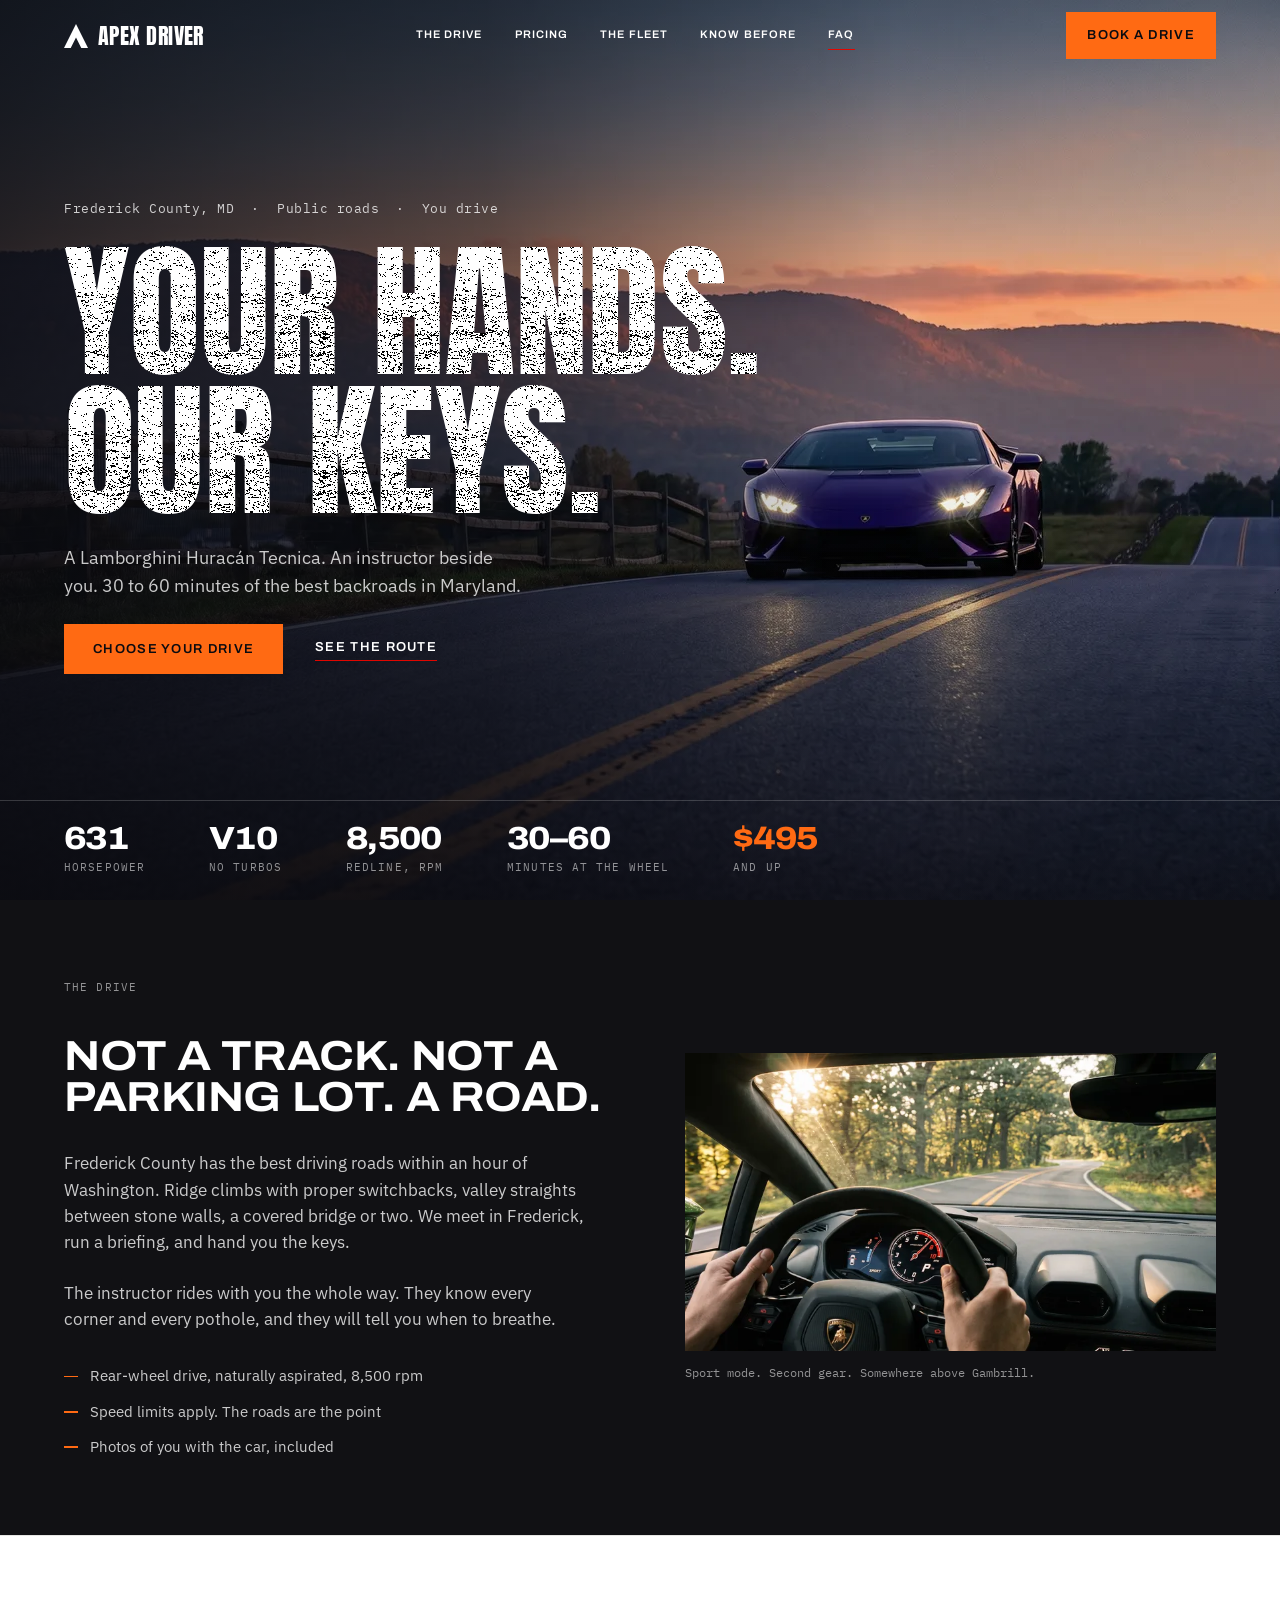
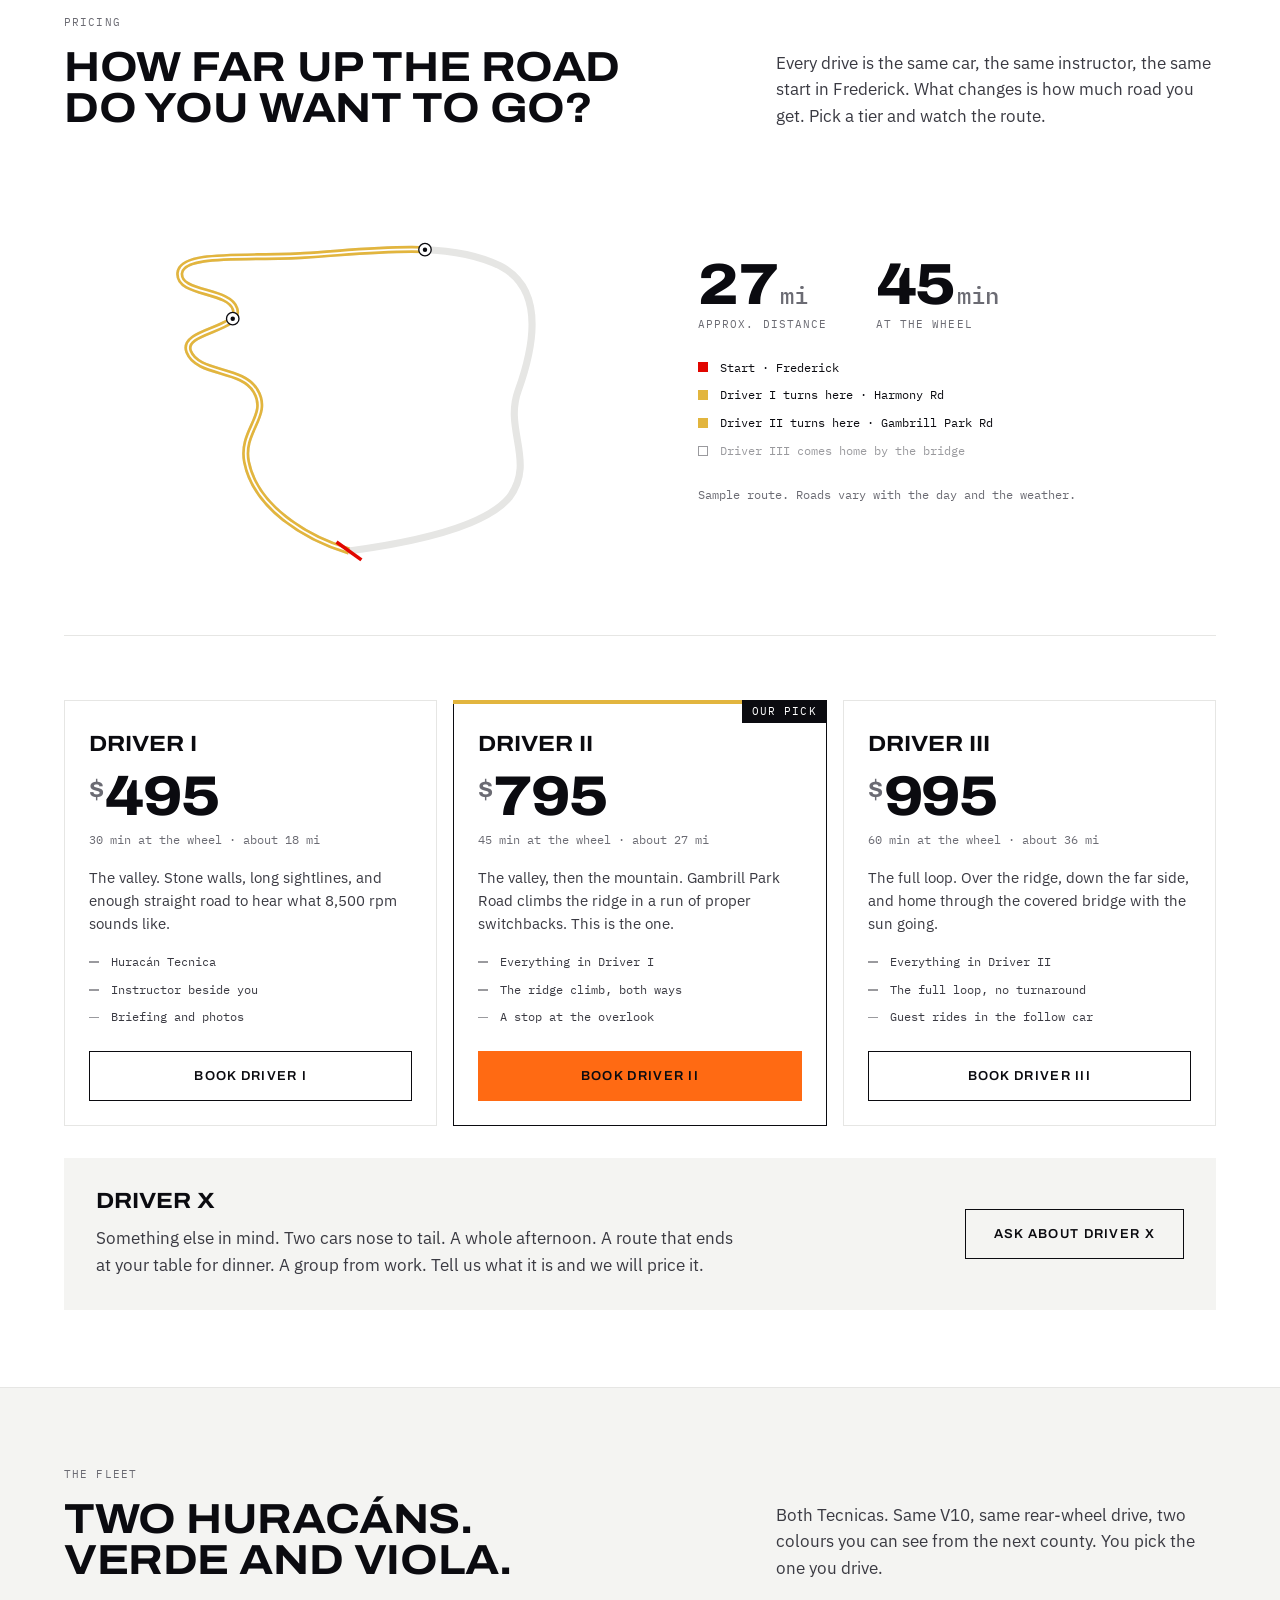
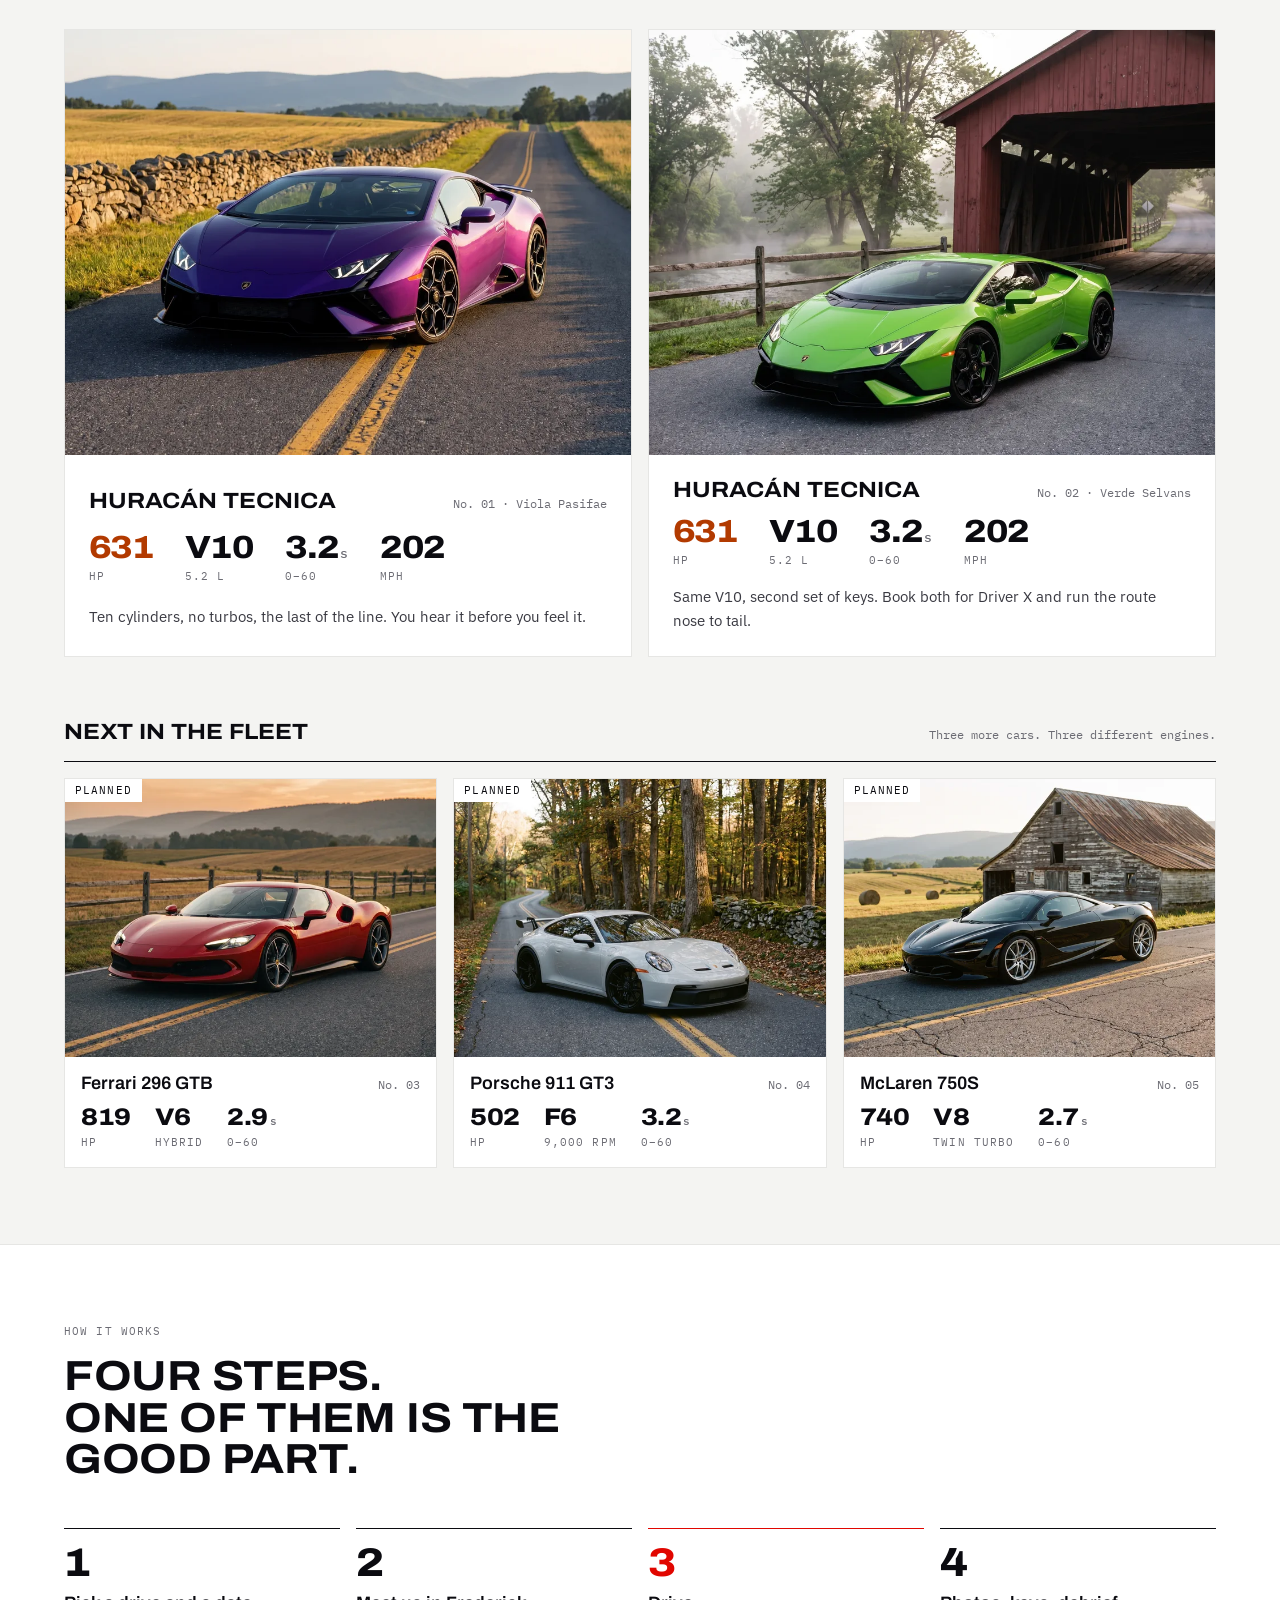
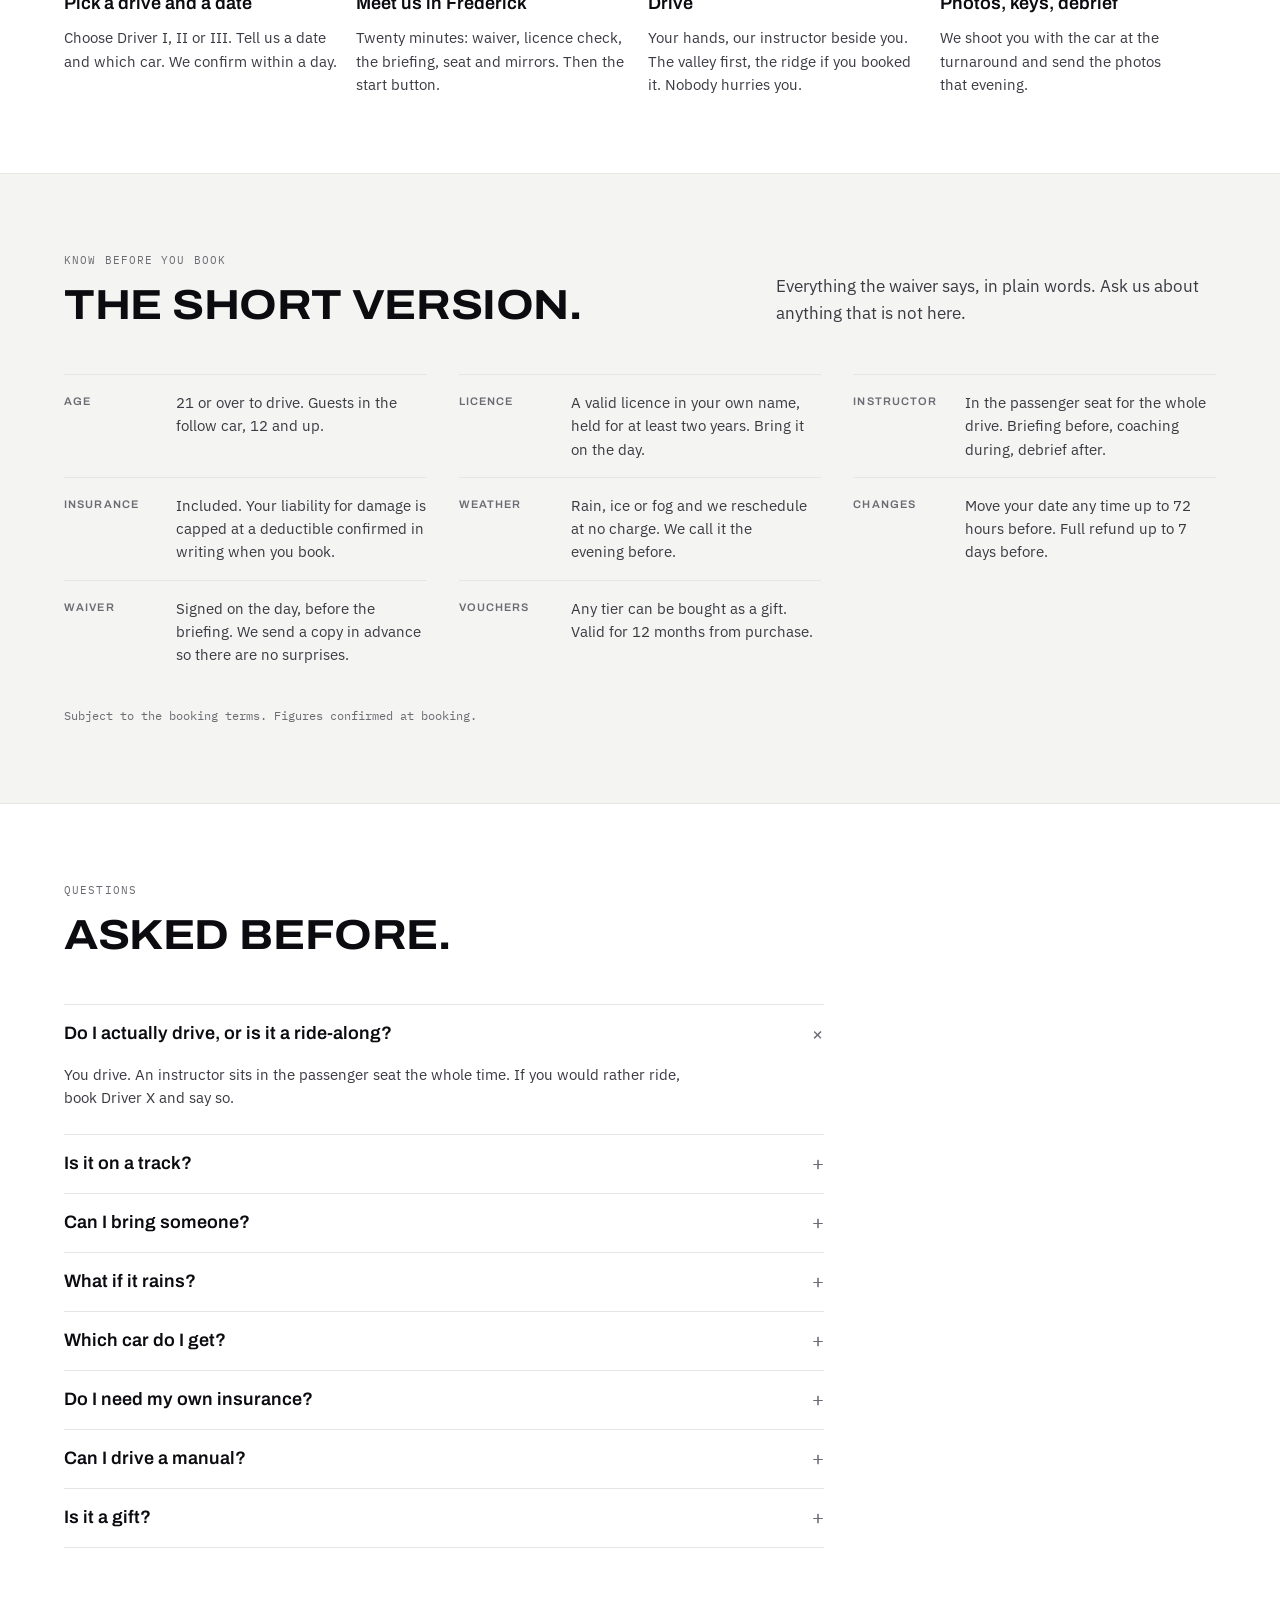
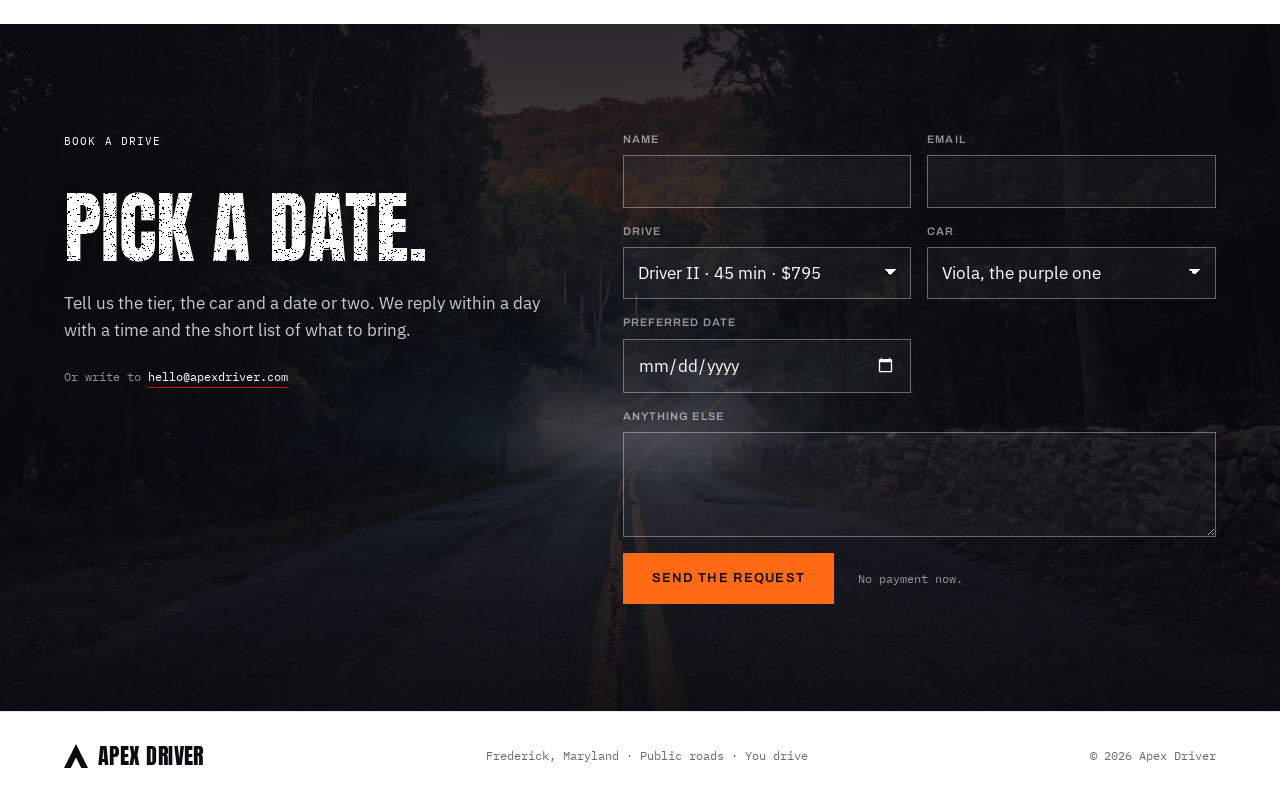
==== commit 58acdc2b: "Polish pass: calmer hero, honest tier flag, form feedback, browser details Only the selected tier ca" ====
--- a/index.html
+++ b/index.html
@@ -92,12 +92,12 @@
       <div class="hero__scrim" aria-hidden="true"></div>
 
       <div class="wrap hero__inner">
-        <p class="mono hero__eyebrow seq" style="--i:0">Frederick County, Maryland &nbsp;·&nbsp; Public roads &nbsp;·&nbsp; You drive</p>
+        <p class="mono hero__eyebrow seq" style="--i:0">Frederick County, MD &nbsp;·&nbsp; Public roads &nbsp;·&nbsp; You drive</p>
         <h1 class="display hero__title">
           <span class="seq" style="--i:1"><span class="ad-stamp-paper">Your hands.</span></span>
           <span class="seq" style="--i:2"><span class="ad-stamp-paper">Our keys.</span></span>
         </h1>
-        <p class="body hero__sub seq" style="--i:3">A Lamborghini Huracán Tecnica. An instructor beside you. Thirty to sixty minutes of the best backroads in Maryland.</p>
+        <p class="body hero__sub seq" style="--i:3">A Lamborghini Huracán Tecnica. An instructor beside you. 30 to 60 minutes of the best backroads in Maryland.</p>
         <div class="hero__cta seq" style="--i:4">
           <a class="btn btn--primary" href="#pricing">Choose your drive</a>
           <a class="link link--paper" href="#route">See the route</a>
@@ -178,7 +178,7 @@
             </svg>
 
             <div class="route__side">
-              <div class="route__readout">
+              <div class="route__readout" aria-live="polite">
                 <div class="stat stat--lg"><div class="stat__n"><span id="routeMiles">27</span><span class="stat__u">mi</span></div><div class="mono stat__l">Approx. distance</div></div>
                 <div class="stat stat--lg"><div class="stat__n"><span id="routeMins">45</span><span class="stat__u">min</span></div><div class="mono stat__l">At the wheel</div></div>
               </div>
@@ -208,7 +208,7 @@
             </article>
 
             <article class="tier tier--featured" data-tier="2" data-miles="27" data-mins="45" data-at="0.58" role="radio" aria-checked="true" tabindex="0">
-              <span class="mono tier__flag">Most booked</span>
+              <span class="mono tier__flag">Our pick</span>
               <h3 class="h3">Driver II</h3>
               <div class="tier__price"><span class="tier__cur">$</span>795</div>
               <p class="mono tier__meta">45 min at the wheel · about 27 mi</p>
@@ -226,6 +226,7 @@
               <div class="tier__price"><span class="tier__cur">$</span>995</div>
               <p class="mono tier__meta">60 min at the wheel · about 36 mi</p>
               <p class="body-sm">The full loop. Over the ridge, down the far side, and home through the covered bridge with the sun going.</p>
+              <!-- PLACEHOLDER: the follow car is an assumed operational detail. Confirm with the client. -->
               <ul class="tier__list mono">
                 <li>Everything in Driver II</li>
                 <li>The full loop, no turnaround</li>
@@ -555,6 +556,7 @@
             <textarea class="input" id="f-note" name="note" rows="3"></textarea>
           </div>
           <p class="mono form__error" id="formError" hidden>Add your name and a working email address.</p>
+          <p class="mono form__done" id="formDone" hidden>Your email app should open with the request filled in. If it did not, write to hello@apexdriver.com.</p>
           <div class="field--wide form__actions">
             <button class="btn btn--primary" type="submit">Send the request</button>
             <span class="mono on-ink-3">No payment now.</span>
--- a/styles.css
+++ b/styles.css
@@ -31,6 +31,8 @@
 }
 
 img, svg, video { display: block; max-width: 100%; height: auto; }
+::selection { background: var(--street-orange); color: var(--ink); }
+input, textarea { caret-color: var(--street-orange); }
 picture { display: block; }
 h1, h2, h3, h4, p, ul, ol, dl, figure { margin: 0; }
 ul, ol { padding: 0; list-style: none; }
@@ -104,6 +106,7 @@
   line-height: 0.9;
   color: var(--ink);
   white-space: nowrap;
+  font-variant-numeric: tabular-nums;
 }
 .stat--xs .stat__n { font-size: 24px; }
 .stat--sm .stat__n { font-size: 32px; }
@@ -255,13 +258,13 @@
   display: grid;
   gap: var(--sp-5);
 }
-.hero__eyebrow { color: var(--on-ink-2); text-transform: uppercase; letter-spacing: 0.1em; font-size: var(--size-label); }
+.hero__eyebrow { color: var(--on-ink-2); letter-spacing: 0.04em; font-size: var(--size-mono-lg); }
 .hero__title { display: grid; }
 .hero__title > span { display: block; }
 .hero__sub { color: var(--on-ink-2); max-width: 460px; font-size: 18px; }
 .hero__cta { display: flex; align-items: center; gap: var(--sp-6); flex-wrap: wrap; }
-.hero__strip { position: relative; border-top: 1px solid var(--on-ink-line); }
-.hero__strip-inner { display: flex; flex-wrap: wrap; gap: var(--sp-6) var(--sp-8); padding-block: var(--sp-5); }
+.hero__strip { position: relative; border-top: 1px solid var(--on-ink-line); padding-block: var(--sp-5); }
+.hero__strip-inner { display: flex; flex-wrap: wrap; gap: var(--sp-6) var(--sp-8); }
 
 /* the load sequence: five things rise in order, once */
 html.ad-motion .seq { opacity: 0; }
@@ -342,7 +345,6 @@
 .tier:hover { border-color: var(--ink-3); }
 .tier[aria-checked="true"] { border-color: var(--ink); }
 .tier[aria-checked="true"]::before { background: var(--paint); }
-.tier--featured { border-color: var(--ink); }
 .tier__flag {
   position: absolute; top: -1px; right: -1px;
   padding: 5px 10px; background: var(--ink); color: var(--paper);
@@ -468,6 +470,7 @@
 textarea.input { resize: vertical; min-height: 96px; }
 select.input { appearance: none; background-image: linear-gradient(45deg, transparent 50%, var(--paper) 50%), linear-gradient(135deg, var(--paper) 50%, transparent 50%); background-position: calc(100% - 20px) 21px, calc(100% - 14px) 21px; background-size: 6px 6px; background-repeat: no-repeat; }
 .form__error { color: var(--street-orange); grid-column: 1 / -1; }
+.form__done { color: var(--on-ink-2); grid-column: 1 / -1; }
 .form__actions { display: flex; align-items: center; gap: var(--sp-5); flex-wrap: wrap; }
 @media (max-width: 520px) { .form { grid-template-columns: 1fr; } }
 
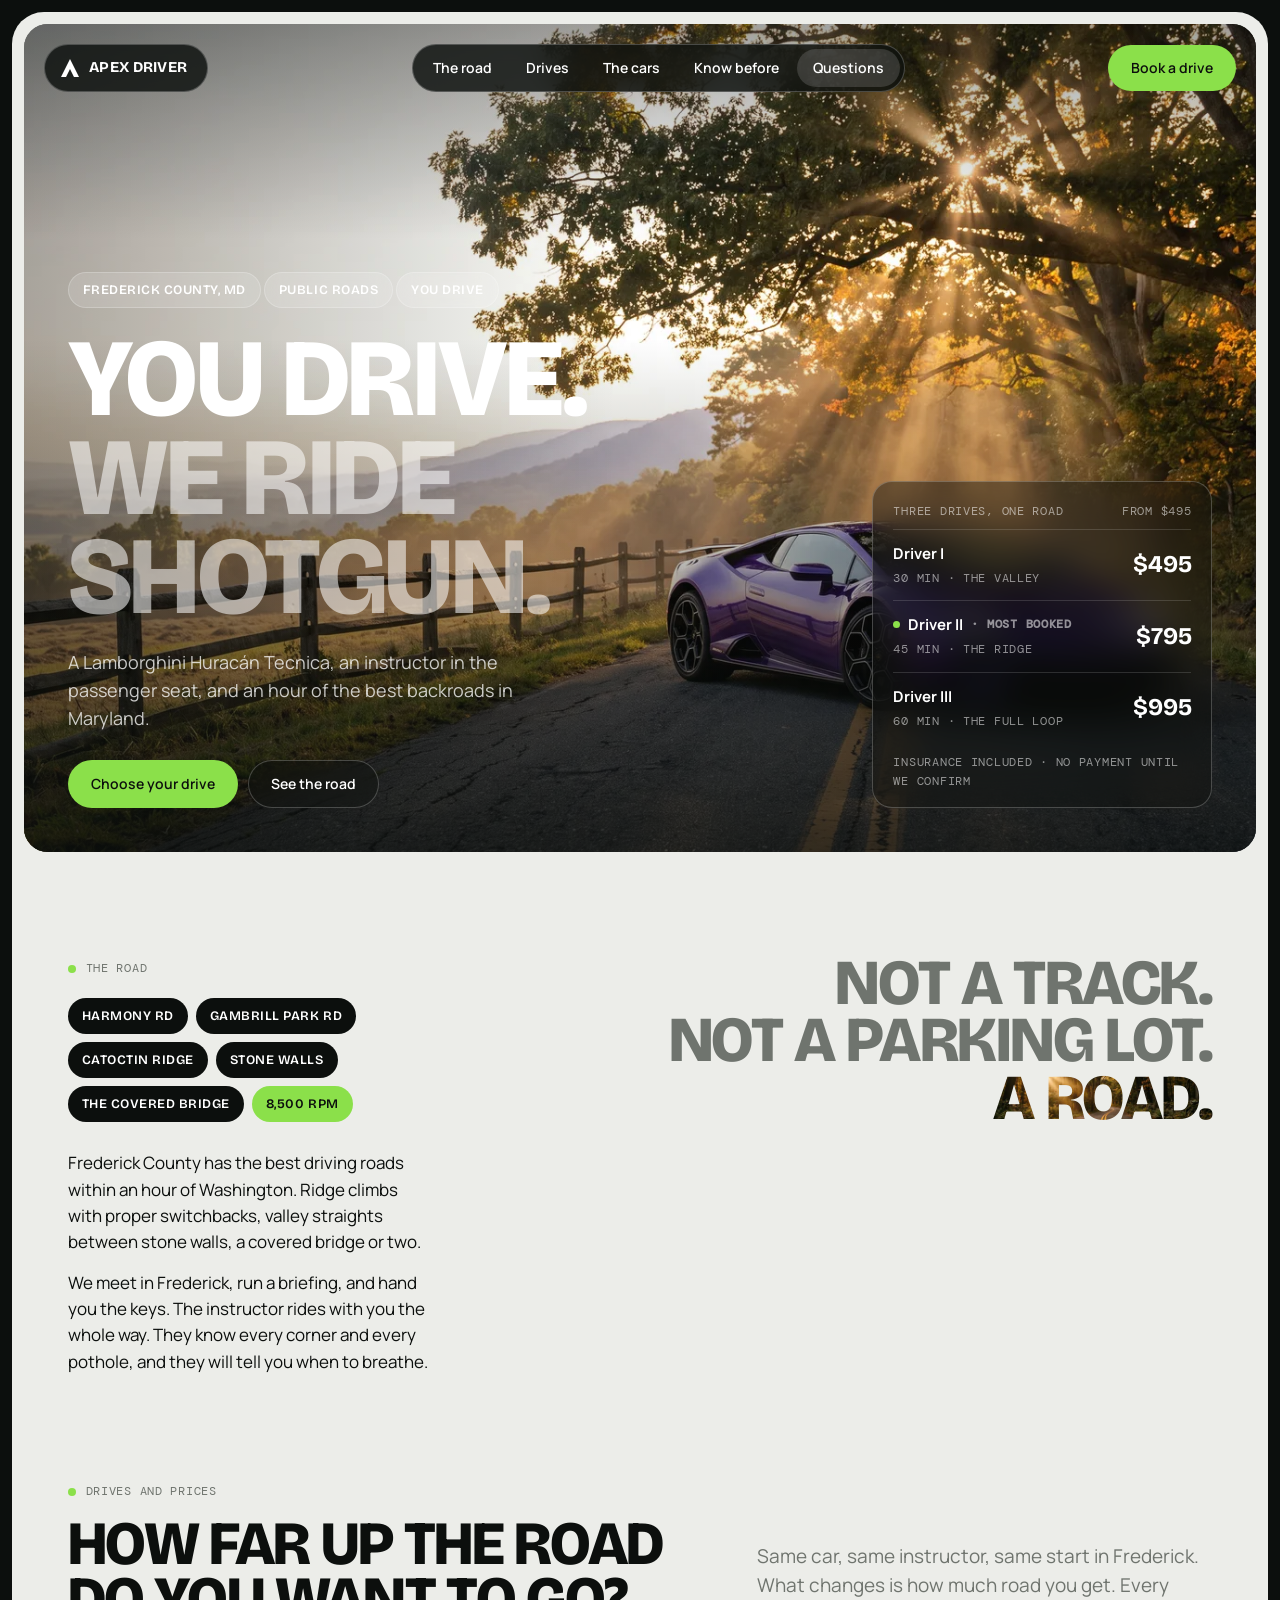
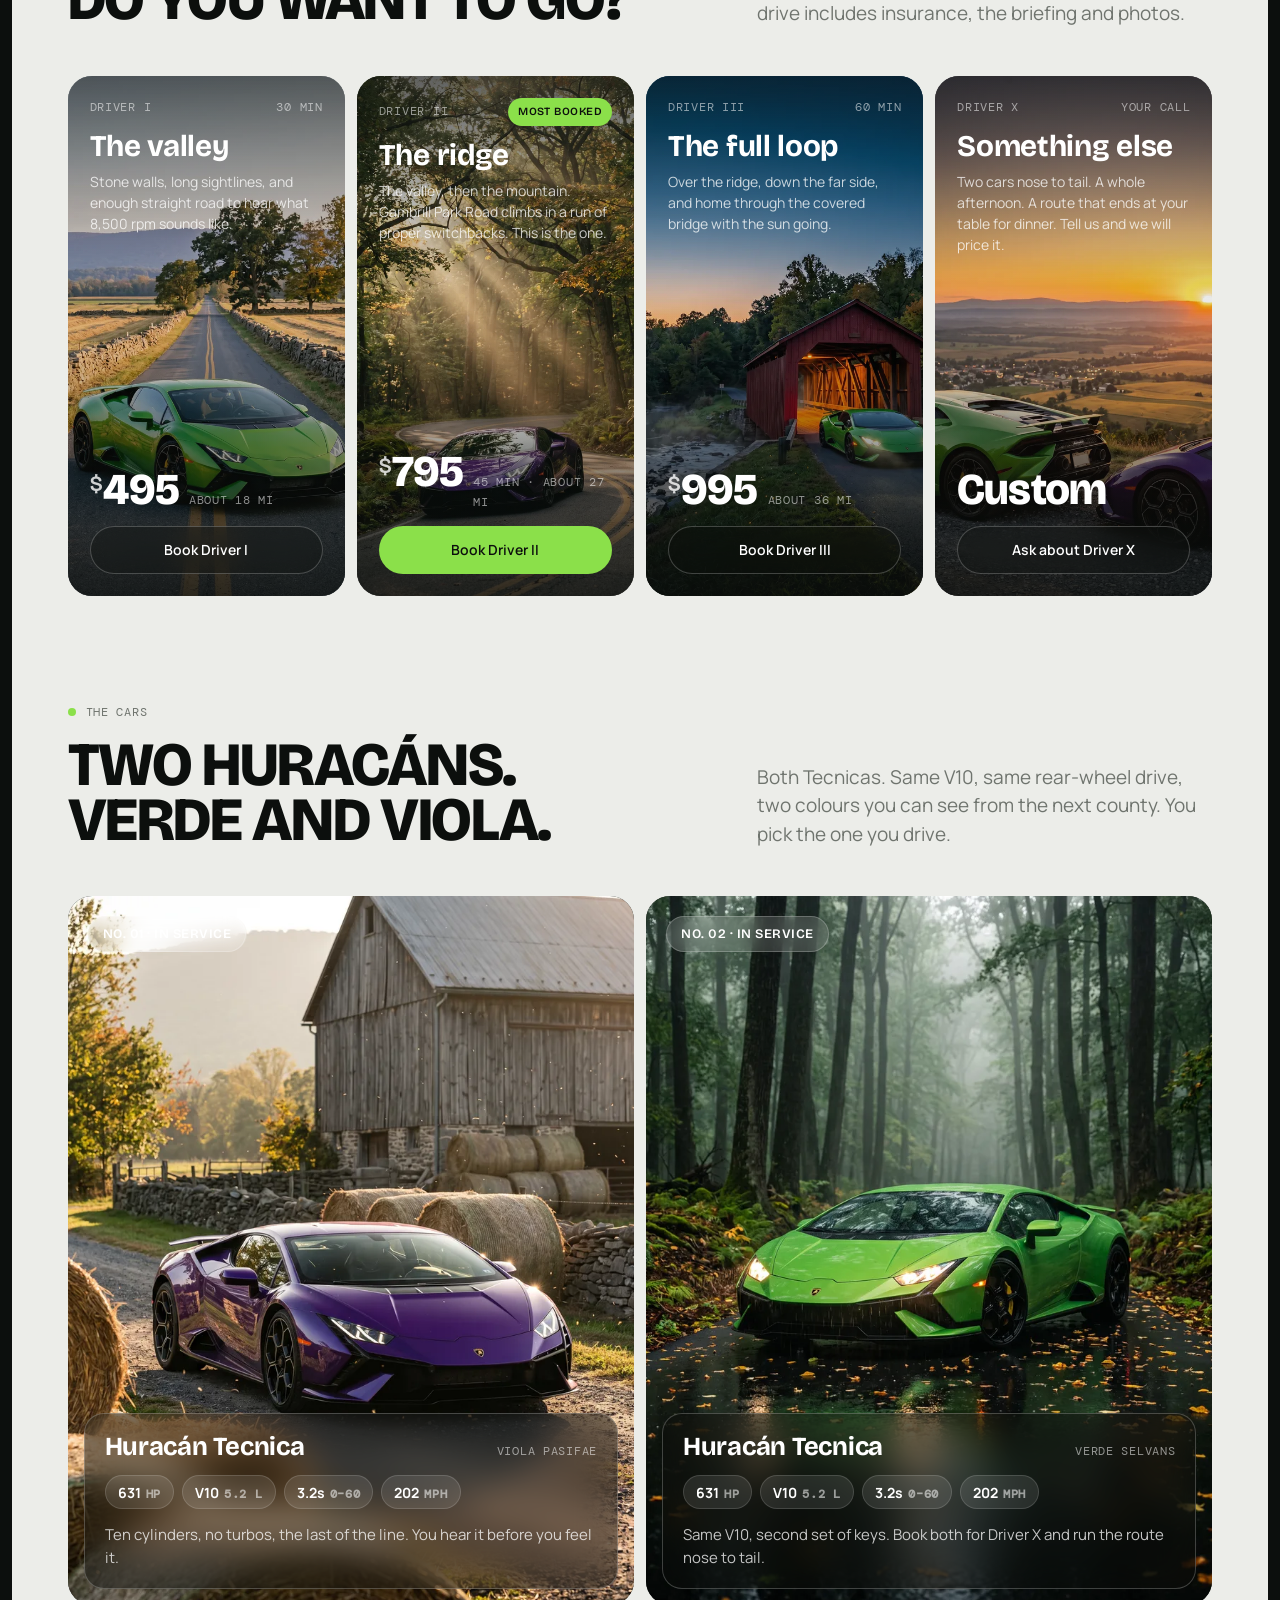
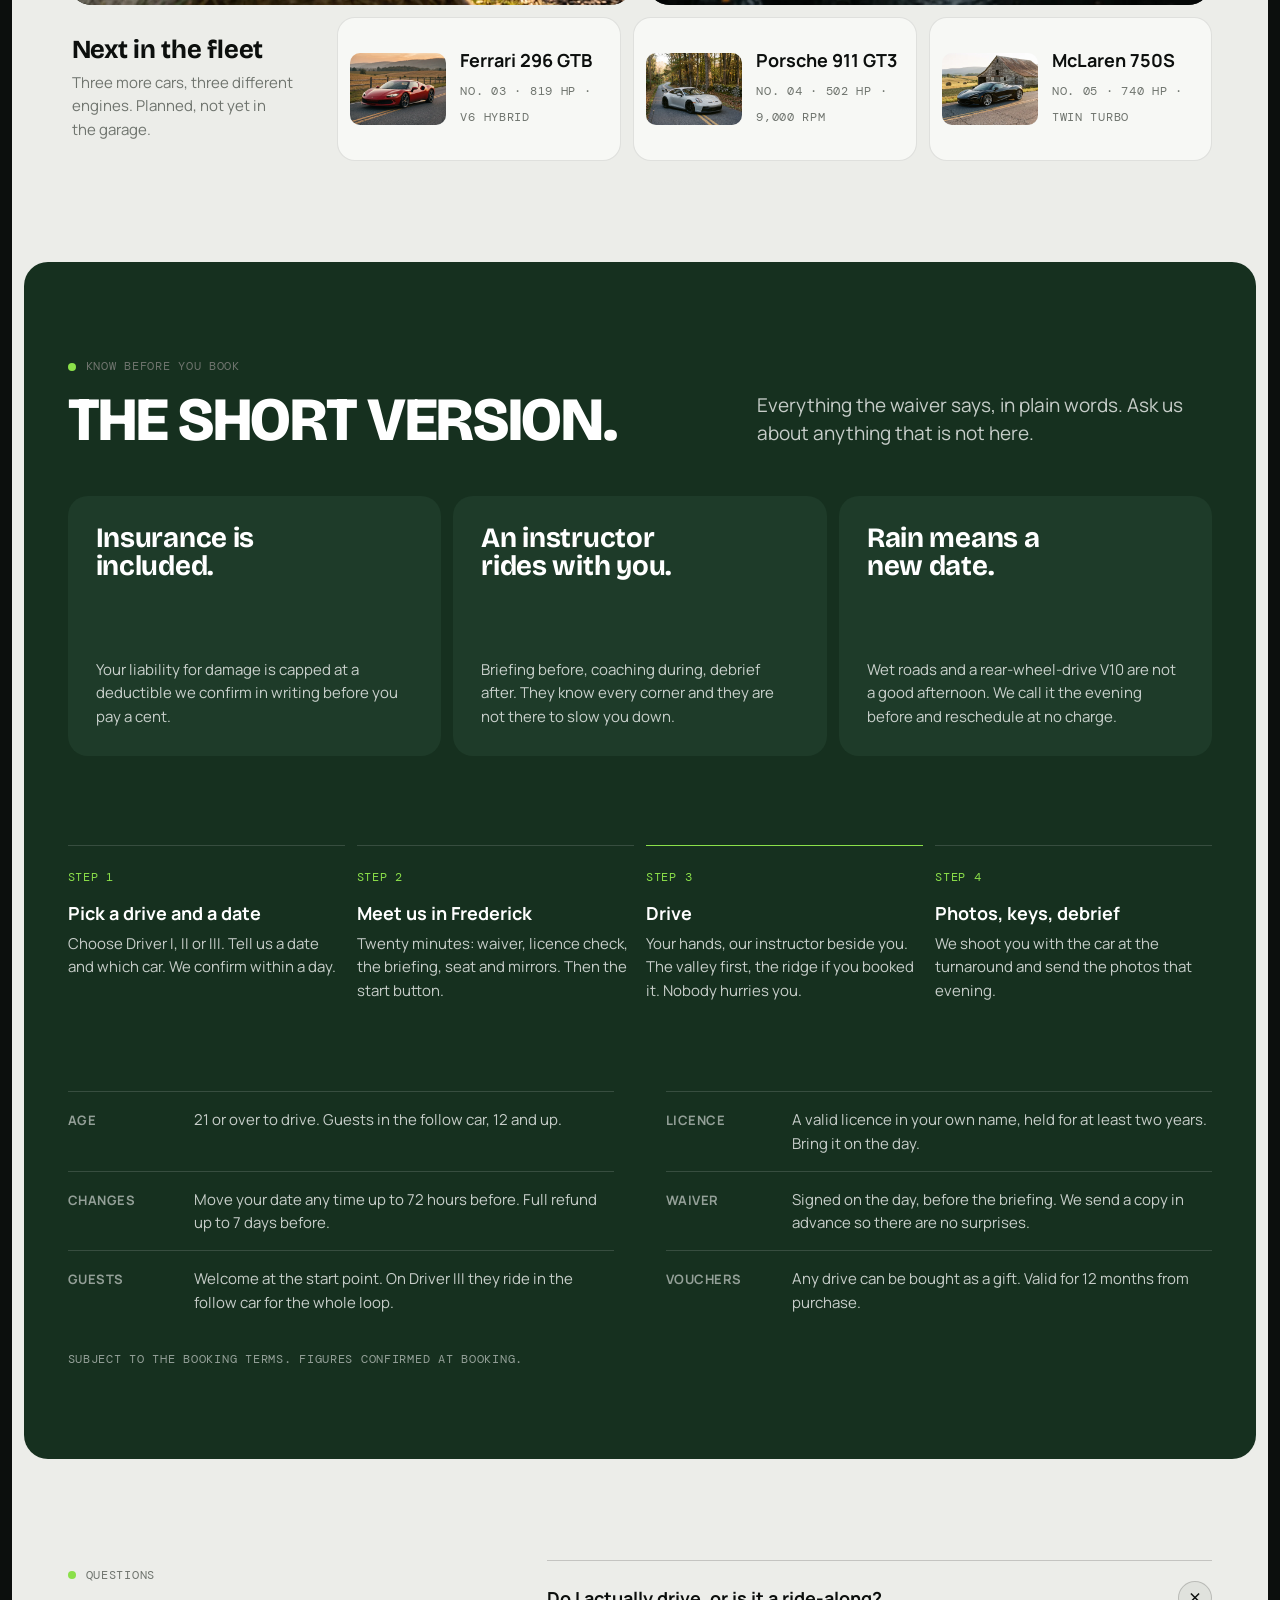
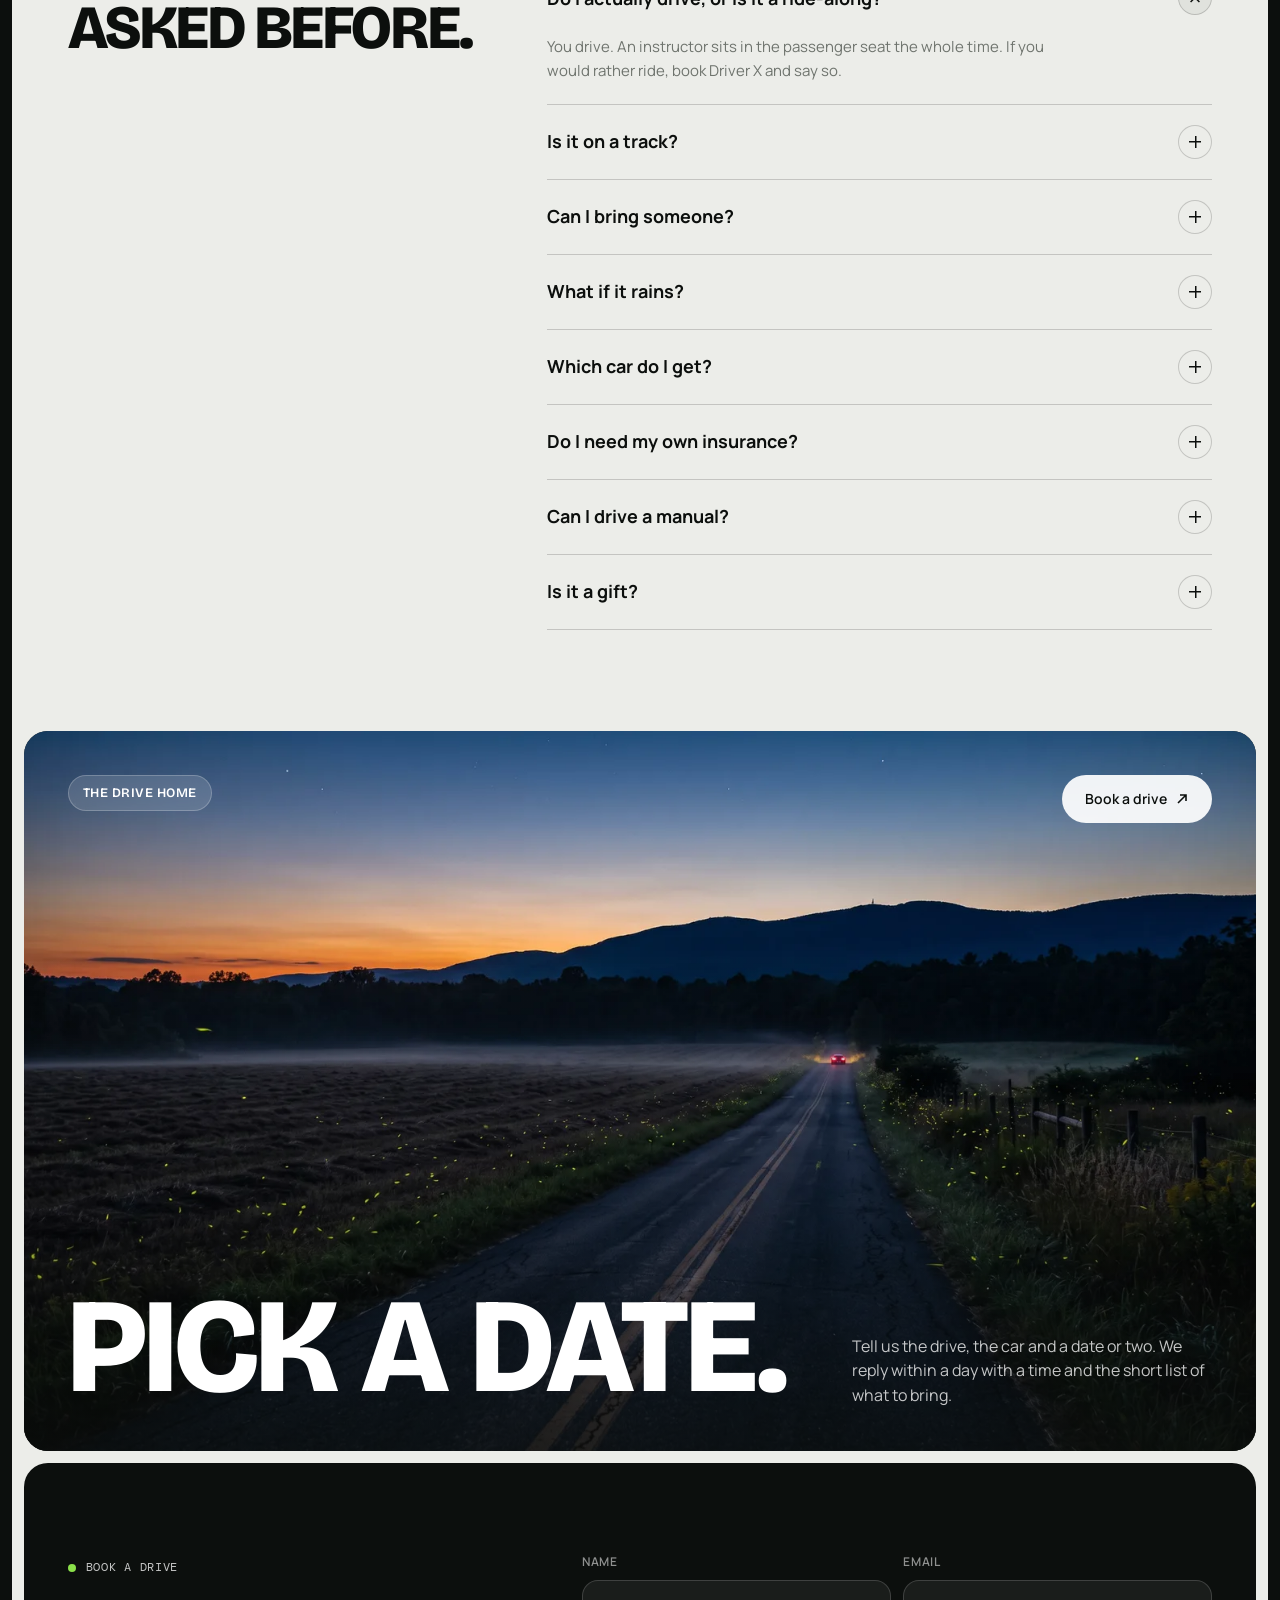
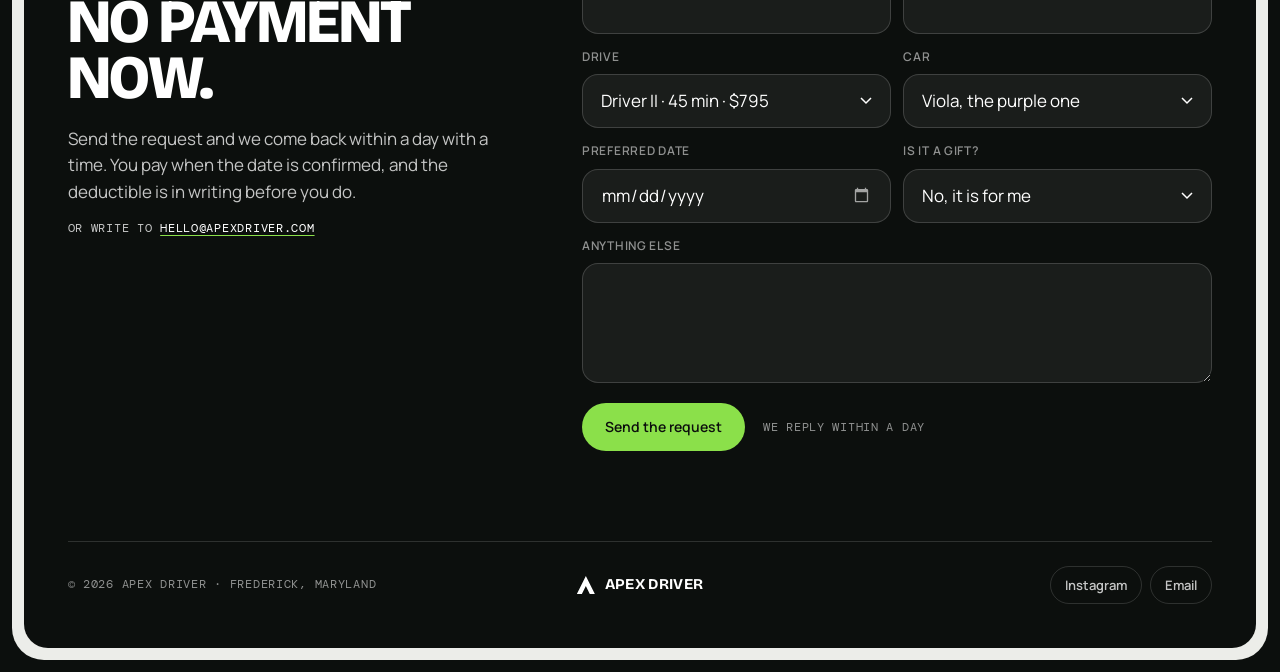
==== commit e5007c48: "v3: rebuild the landing page as one drive told in rounded panels New direction from the client's ref" ====
--- a/index.html
+++ b/index.html
@@ -4,31 +4,25 @@
   <meta charset="utf-8">
   <meta name="viewport" content="width=device-width, initial-scale=1">
   <title>Apex Driver — Drive a Lamborghini on Frederick County backroads</title>
-  <meta name="description" content="You drive a Lamborghini Huracán Tecnica on the scenic public backroads of Frederick County, Maryland, with an instructor beside you. 30, 45 or 60 minutes. From $495.">
-  <meta name="theme-color" content="#111114">
+  <meta name="description" content="You drive a Lamborghini Huracán Tecnica on the public backroads of Frederick County, Maryland, with an instructor beside you. 30, 45 or 60 minutes. From $495.">
+  <meta name="theme-color" content="#0C0F0D">
   <link rel="icon" href="assets/mark.svg" type="image/svg+xml">
 
-  <meta property="og:title" content="Apex Driver — Your hands. Our keys.">
-  <meta property="og:description" content="Drive a Lamborghini Huracán Tecnica on Frederick County backroads. 30, 45 or 60 minutes with an instructor beside you. From $495.">
-  <meta property="og:image" content="assets/photos/hero-ridge-2400.jpg">
+  <meta property="og:title" content="Apex Driver — You drive. We ride shotgun.">
+  <meta property="og:description" content="A Lamborghini Huracán Tecnica on Frederick County backroads. 30, 45 or 60 minutes with an instructor beside you. From $495.">
+  <meta property="og:image" content="assets/v3/hero-ridge-2400.jpg">
   <meta property="og:type" content="website">
 
   <link rel="preconnect" href="https://fonts.googleapis.com">
   <link rel="preconnect" href="https://fonts.gstatic.com" crossorigin>
-  <link href="https://fonts.googleapis.com/css2?family=Anton&amp;family=Archivo:wdth,wght@62..125,100..900&amp;family=IBM+Plex+Sans:wght@400;500&amp;family=IBM+Plex+Mono:wght@400;500&amp;display=swap" rel="stylesheet">
-
-  <link rel="preload" as="image" href="assets/photos/hero-ridge-1600.webp" imagesrcset="assets/photos/hero-ridge-900.webp 900w, assets/photos/hero-ridge-1600.webp 1600w, assets/photos/hero-ridge-2400.webp 2400w" imagesizes="100vw">
-
-  <link rel="stylesheet" href="tokens/colors.css">
-  <link rel="stylesheet" href="tokens/typography.css">
-  <link rel="stylesheet" href="tokens/spacing.css">
-  <link rel="stylesheet" href="tokens/motion.css">
-  <link rel="stylesheet" href="tokens/surfaces.css">
-  <link rel="stylesheet" href="styles.css">
+  <link href="https://fonts.googleapis.com/css2?family=Bricolage+Grotesque:opsz,wdth,wght@12..96,75..100,400..800&amp;family=Manrope:wght@400;500;600;700&amp;family=DM+Mono:wght@400;500&amp;display=swap" rel="stylesheet">
+
+  <link rel="preload" as="image" href="assets/v3/hero-ridge-1600.webp" imagesrcset="assets/v3/hero-ridge-900.webp 900w, assets/v3/hero-ridge-1600.webp 1600w, assets/v3/hero-ridge-2400.webp 2400w" imagesizes="100vw">
+  <link rel="stylesheet" href="styles.css?v=3.1">
 
   <script>
-    /* Arms the load sequence and scroll reveals before first paint. Without JS,
-       without IntersectionObserver, or with reduced motion on, nothing is hidden. */
+    /* Arms the load sequence, reveals and ambient video before first paint.
+       Without JS, or with reduced motion on, nothing is hidden and posters stay still. */
     if (!matchMedia('(prefers-reduced-motion: reduce)').matches && 'IntersectionObserver' in window) {
       document.documentElement.classList.add('ad-motion');
     }
@@ -52,413 +46,361 @@
   <a class="skip" href="#main">Skip to content</a>
 
   <!-- ===================================================================
-       NAV — transparent over the hero, paper once the page scrolls
+       NAV — floating pills. Glass over the hero, darker glass after.
        =================================================================== -->
-  <nav class="nav" id="nav" aria-label="Primary">
-    <div class="wrap nav__inner">
-      <a class="lockup" href="#top" aria-label="Apex Driver, home">
-        <span class="mark" aria-hidden="true"></span>
-        <span class="wordmark">Apex Driver</span>
-      </a>
-      <div class="nav__links label">
-        <a href="#drive" data-spy>The drive</a>
-        <a href="#pricing" data-spy>Pricing</a>
-        <a href="#fleet" data-spy>The fleet</a>
-        <a href="#know" data-spy>Know before</a>
-        <a href="#faq" data-spy>FAQ</a>
-      </div>
-      <a class="btn btn--primary nav__cta" href="#book">Book a drive</a>
+  <nav class="nav seq" id="nav" style="--i:0" aria-label="Primary">
+    <div class="nav__group">
+      <a class="lockup" href="#top" aria-label="Apex Driver, home"><span class="mark" aria-hidden="true"></span>Apex Driver</a>
     </div>
+    <div class="nav__group nav__links">
+      <a class="nav__link" href="#road" data-spy>The road</a>
+      <a class="nav__link" href="#drives" data-spy>Drives</a>
+      <a class="nav__link" href="#fleet" data-spy>The cars</a>
+      <a class="nav__link" href="#know" data-spy>Know before</a>
+      <a class="nav__link" href="#faq" data-spy>Questions</a>
+    </div>
+    <a class="pill pill--verde nav__cta" href="#book">Book a drive</a>
   </nav>
 
-  <main id="main">
-
-    <!-- =================================================================
-         HERO — the Huracán on the ridge road at dusk
-         ================================================================= -->
-    <header class="hero" id="top">
-      <div class="hero__photo">
+  <div class="page" id="top">
+  <main id="main" style="display: contents">
+
+    <!-- =================================================================
+         HERO — the Viola Huracán on the ridge, dust in the light
+         ================================================================= -->
+    <header class="card hero">
+      <div class="media" aria-hidden="true">
         <picture>
-          <source type="image/webp"
-                  srcset="assets/photos/hero-ridge-900.webp 900w,
-                          assets/photos/hero-ridge-1600.webp 1600w,
-                          assets/photos/hero-ridge-2400.webp 2400w"
-                  sizes="100vw">
-          <img src="assets/photos/hero-ridge-2400.jpg" width="2400" height="1350"
-               alt="A purple Lamborghini Huracán Tecnica, headlights on, cresting a two-lane country road at dusk with the Catoctin ridge behind it."
-               fetchpriority="high" decoding="async">
+          <source type="image/webp" srcset="assets/v3/hero-ridge-900.webp 900w, assets/v3/hero-ridge-1600.webp 1600w, assets/v3/hero-ridge-2400.webp 2400w" sizes="100vw">
+          <img src="assets/v3/hero-ridge-2400.jpg" width="2400" height="1339" alt="" fetchpriority="high" decoding="async">
         </picture>
+        <video class="ambient" data-src="assets/v3/hero-ridge.mp4" muted loop playsinline preload="none" tabindex="-1"></video>
       </div>
       <div class="hero__scrim" aria-hidden="true"></div>
 
-      <div class="wrap hero__inner">
-        <p class="mono hero__eyebrow seq" style="--i:0">Frederick County, MD &nbsp;·&nbsp; Public roads &nbsp;·&nbsp; You drive</p>
-        <h1 class="display hero__title">
-          <span class="seq" style="--i:1"><span class="ad-stamp-paper">Your hands.</span></span>
-          <span class="seq" style="--i:2"><span class="ad-stamp-paper">Our keys.</span></span>
-        </h1>
-        <p class="body hero__sub seq" style="--i:3">A Lamborghini Huracán Tecnica. An instructor beside you. 30 to 60 minutes of the best backroads in Maryland.</p>
-        <div class="hero__cta seq" style="--i:4">
-          <a class="btn btn--primary" href="#pricing">Choose your drive</a>
-          <a class="link link--paper" href="#route">See the route</a>
-        </div>
-      </div>
-
-      <div class="hero__strip seq" style="--i:5" aria-label="Key figures">
-        <div class="wrap hero__strip-inner">
-          <div class="stat stat--sm on-ink"><div class="stat__n">631</div><div class="mono stat__l">Horsepower</div></div>
-          <div class="stat stat--sm on-ink"><div class="stat__n">V10</div><div class="mono stat__l">No turbos</div></div>
-          <div class="stat stat--sm on-ink"><div class="stat__n">8,500</div><div class="mono stat__l">Redline, rpm</div></div>
-          <div class="stat stat--sm on-ink"><div class="stat__n">30–60</div><div class="mono stat__l">Minutes at the wheel</div></div>
-          <div class="stat stat--sm on-ink"><div class="stat__n stat__n--accent">$495</div><div class="mono stat__l">And up</div></div>
-        </div>
+      <div class="hero__inner">
+        <div>
+          <p class="hero__eyebrow seq" style="--i:1"><span class="chip chip--glass">Frederick County, MD</span> <span class="chip chip--glass">Public roads</span> <span class="chip chip--glass">You drive</span></p>
+          <h1 class="display h1 hero__title">
+            <span class="seq" style="--i:2; display:block">You drive.</span>
+            <span class="seq quiet" style="--i:3; display:block">We ride shotgun.</span>
+          </h1>
+          <p class="hero__sub seq" style="--i:4">A Lamborghini Huracán Tecnica, an instructor in the passenger seat, and an hour of the best backroads in Maryland.</p>
+          <div class="hero__cta seq" style="--i:5">
+            <a class="pill pill--verde" href="#drives">Choose your drive</a>
+            <a class="pill pill--glass" href="#road">See the road</a>
+          </div>
+        </div>
+
+        <aside class="ticket seq" style="--i:6" aria-label="Drives and prices">
+          <div class="ticket__head">
+            <span class="mono">Three drives, one road</span>
+            <span class="mono">From $495</span>
+          </div>
+          <a class="ticket__row" href="#drives" data-pick="1">
+            <span class="ticket__name">Driver I</span>
+            <span class="ticket__meta mono">30 min · the valley</span>
+            <span class="ticket__price">$495</span>
+          </a>
+          <a class="ticket__row" href="#drives" data-pick="2">
+            <span class="ticket__name"><span class="dot" aria-hidden="true"></span>Driver II <span class="mono dim">· most booked</span></span>
+            <span class="ticket__meta mono">45 min · the ridge</span>
+            <span class="ticket__price">$795</span>
+          </a>
+          <a class="ticket__row" href="#drives" data-pick="3">
+            <span class="ticket__name">Driver III</span>
+            <span class="ticket__meta mono">60 min · the full loop</span>
+            <span class="ticket__price">$995</span>
+          </a>
+          <p class="ticket__foot mono">Insurance included · No payment until we confirm</p>
+        </aside>
       </div>
     </header>
 
     <!-- =================================================================
-         THE DRIVE — what it actually is, in one dark screen
-         ================================================================= -->
-    <section class="band band--ink" id="drive">
-      <div class="wrap drive ad-reveal">
-        <div class="drive__copy">
-          <p class="mono eyebrow on-ink">The drive</p>
-          <h2 class="h2 on-ink">Not a track. Not a parking lot. A road.</h2>
-          <p class="body on-ink-2">Frederick County has the best driving roads within an hour of Washington. Ridge climbs with proper switchbacks, valley straights between stone walls, a covered bridge or two. We meet in Frederick, run a briefing, and hand you the keys.</p>
-          <p class="body on-ink-2">The instructor rides with you the whole way. They know every corner and every pothole, and they will tell you when to breathe.</p>
-          <ul class="ticks on-ink-2">
-            <li>Rear-wheel drive, naturally aspirated, 8,500 rpm</li>
-            <li>Speed limits apply. The roads are the point</li>
-            <li>Photos of you with the car, included</li>
-          </ul>
-        </div>
-        <figure class="drive__photo">
-          <picture>
-            <source type="image/webp"
-                    srcset="assets/photos/drive-cockpit-800.webp 800w,
-                            assets/photos/drive-cockpit-1200.webp 1200w,
-                            assets/photos/drive-cockpit-2000.webp 2000w"
-                    sizes="(min-width: 900px) 55vw, 100vw">
-            <img src="assets/photos/drive-cockpit-2000.jpg" width="2000" height="1125"
-                 alt="From the driver's seat of a Huracán: hands on the Alcantara wheel, the tachometer high, a tree-lined road curving ahead."
-                 loading="lazy" decoding="async">
-          </picture>
-          <figcaption class="mono">Sport mode. Second gear. Somewhere above Gambrill.</figcaption>
-        </figure>
-      </div>
-    </section>
-
-    <!-- =================================================================
-         PRICING — the route grows with the tier. The page's signature.
-         Route names are real Frederick County roads; mileage figures are
-         PLACEHOLDERS until the client confirms the actual routes.
-         ================================================================= -->
-    <section class="band" id="pricing">
-      <div class="wrap ad-reveal">
-        <div class="band__head">
+         THE ROAD — named roads as tags; the statement with a living fill
+         ================================================================= -->
+    <section class="band intro" id="road">
+      <div class="wrap intro__grid reveal">
+        <div class="intro__copy">
+          <p class="eyebrow mono" style="margin-bottom:20px">The road</p>
+          <div class="chips intro__chips" aria-label="Where the drive goes">
+            <span class="chip">Harmony Rd</span>
+            <span class="chip">Gambrill Park Rd</span>
+            <span class="chip">Catoctin ridge</span>
+            <span class="chip">Stone walls</span>
+            <span class="chip">The covered bridge</span>
+            <span class="chip chip--verde">8,500 rpm</span>
+          </div>
+          <p class="body">Frederick County has the best driving roads within an hour of Washington. Ridge climbs with proper switchbacks, valley straights between stone walls, a covered bridge or two.</p>
+          <p class="body">We meet in Frederick, run a briefing, and hand you the keys. The instructor rides with you the whole way. They know every corner and every pothole, and they will tell you when to breathe.</p>
+        </div>
+        <h2 class="display statement">
+          <span class="dim">Not a track.</span><br>
+          <span class="dim">Not a parking lot.</span><br>
+          <span class="fill">A road.</span>
+        </h2>
+      </div>
+    </section>
+
+    <!-- =================================================================
+         DRIVES — the pricing, told as how far up the road you go.
+         Mileage figures are PLACEHOLDERS until the client confirms routes.
+         ================================================================= -->
+    <section class="band" id="drives" style="padding-top:0">
+      <div class="wrap">
+        <div class="band__head reveal">
           <div>
-            <p class="mono eyebrow">Pricing</p>
-            <h2 class="h2">How far up the road<br>do you want to go?</h2>
-          </div>
-          <p class="body band__lede">Every drive is the same car, the same instructor, the same start in Frederick. What changes is how much road you get. Pick a tier and watch the route.</p>
-        </div>
-
-        <div class="pricing" id="route">
-          <!-- The route diagram. One path; each tier draws it further. -->
-          <div class="route" aria-label="Route diagram: the road drawn as far as each tier reaches">
-            <svg class="route__svg" viewBox="0 0 640 460" role="img" aria-hidden="true">
-              <path class="route__ghost" d="M320 420 C 270 405, 215 370, 205 320 C 198 285, 232 268, 215 240 C 200 214, 150 222, 140 196 C 131 172, 200 172, 192 148 C 185 126, 128 132, 130 108 C 132 84, 205 92, 270 88 C 340 84, 430 70, 490 100 C 540 126, 528 190, 510 240 C 494 284, 530 320, 500 360 C 470 396, 380 412, 320 420 Z"/>
-              <path class="route__paint" id="routePath" d="M320 420 C 270 405, 215 370, 205 320 C 198 285, 232 268, 215 240 C 200 214, 150 222, 140 196 C 131 172, 200 172, 192 148 C 185 126, 128 132, 130 108 C 132 84, 205 92, 270 88 C 340 84, 430 70, 490 100 C 540 126, 528 190, 510 240 C 494 284, 530 320, 500 360 C 470 396, 380 412, 320 420 Z"/>
-              <path class="route__gap" d="M320 420 C 270 405, 215 370, 205 320 C 198 285, 232 268, 215 240 C 200 214, 150 222, 140 196 C 131 172, 200 172, 192 148 C 185 126, 128 132, 130 108 C 132 84, 205 92, 270 88 C 340 84, 430 70, 490 100 C 540 126, 528 190, 510 240 C 494 284, 530 320, 500 360 C 470 396, 380 412, 320 420 Z"/>
-              <!-- start / finish bar -->
-              <line class="route__start" x1="306" y1="410" x2="334" y2="430"/>
-              <!-- turnaround markers, placed by script along the path -->
-              <g class="route__mark" data-at="0.30"><circle r="7"/><circle class="route__mark-core" r="2.5"/></g>
-              <g class="route__mark" data-at="0.58"><circle r="7"/><circle class="route__mark-core" r="2.5"/></g>
-              <g class="route__mark" data-at="1"><circle r="7"/><circle class="route__mark-core" r="2.5"/></g>
-            </svg>
-
-            <div class="route__side">
-              <div class="route__readout" aria-live="polite">
-                <div class="stat stat--lg"><div class="stat__n"><span id="routeMiles">27</span><span class="stat__u">mi</span></div><div class="mono stat__l">Approx. distance</div></div>
-                <div class="stat stat--lg"><div class="stat__n"><span id="routeMins">45</span><span class="stat__u">min</span></div><div class="mono stat__l">At the wheel</div></div>
-              </div>
-              <div class="route__labels mono">
-                <span class="route__label route__label--start">Start · Frederick</span>
-                <span class="route__label route__label--1" data-tier="1">Driver I turns here · Harmony Rd</span>
-                <span class="route__label route__label--2" data-tier="2">Driver II turns here · Gambrill Park Rd</span>
-                <span class="route__label route__label--3" data-tier="3">Driver III comes home by the bridge</span>
-              </div>
-              <p class="mono route__note">Sample route. Roads vary with the day and the weather.</p>
-            </div>
-          </div>
-
-          <!-- Tier cards -->
-          <div class="tiers" role="radiogroup" aria-label="Choose a drive">
-            <article class="tier" data-tier="1" data-miles="18" data-mins="30" data-at="0.30" role="radio" aria-checked="false" tabindex="0">
-              <h3 class="h3">Driver I</h3>
-              <div class="tier__price"><span class="tier__cur">$</span>495</div>
-              <p class="mono tier__meta">30 min at the wheel · about 18 mi</p>
-              <p class="body-sm">The valley. Stone walls, long sightlines, and enough straight road to hear what 8,500 rpm sounds like.</p>
-              <ul class="tier__list mono">
-                <li>Huracán Tecnica</li>
-                <li>Instructor beside you</li>
-                <li>Briefing and photos</li>
-              </ul>
-              <a class="btn btn--secondary tier__cta" href="#book" data-book="Driver I">Book Driver I</a>
-            </article>
-
-            <article class="tier tier--featured" data-tier="2" data-miles="27" data-mins="45" data-at="0.58" role="radio" aria-checked="true" tabindex="0">
-              <span class="mono tier__flag">Our pick</span>
-              <h3 class="h3">Driver II</h3>
-              <div class="tier__price"><span class="tier__cur">$</span>795</div>
-              <p class="mono tier__meta">45 min at the wheel · about 27 mi</p>
-              <p class="body-sm">The valley, then the mountain. Gambrill Park Road climbs the ridge in a run of proper switchbacks. This is the one.</p>
-              <ul class="tier__list mono">
-                <li>Everything in Driver I</li>
-                <li>The ridge climb, both ways</li>
-                <li>A stop at the overlook</li>
-              </ul>
-              <a class="btn btn--primary tier__cta" href="#book" data-book="Driver II">Book Driver II</a>
-            </article>
-
-            <article class="tier" data-tier="3" data-miles="36" data-mins="60" data-at="1" role="radio" aria-checked="false" tabindex="0">
-              <h3 class="h3">Driver III</h3>
-              <div class="tier__price"><span class="tier__cur">$</span>995</div>
-              <p class="mono tier__meta">60 min at the wheel · about 36 mi</p>
-              <p class="body-sm">The full loop. Over the ridge, down the far side, and home through the covered bridge with the sun going.</p>
-              <!-- PLACEHOLDER: the follow car is an assumed operational detail. Confirm with the client. -->
-              <ul class="tier__list mono">
-                <li>Everything in Driver II</li>
-                <li>The full loop, no turnaround</li>
-                <li>Guest rides in the follow car</li>
-              </ul>
-              <a class="btn btn--secondary tier__cta" href="#book" data-book="Driver III">Book Driver III</a>
-            </article>
-          </div>
-        </div>
-
-        <!-- Driver X -->
-        <aside class="tierx">
-          <div class="tierx__copy">
-            <h3 class="h3">Driver X</h3>
-            <p class="body">Something else in mind. Two cars nose to tail. A whole afternoon. A route that ends at your table for dinner. A group from work. Tell us what it is and we will price it.</p>
-          </div>
-          <a class="btn btn--secondary" href="#book" data-book="Driver X">Ask about Driver X</a>
-        </aside>
-      </div>
-    </section>
-
-    <!-- =================================================================
-         THE FLEET — two Huracáns in service; three more planned.
-         Cars 03 to 05 are PLACEHOLDERS: swap make, spec and photo when the
-         client confirms the real list.
-         ================================================================= -->
-    <section class="band band--bone" id="fleet">
-      <div class="wrap ad-reveal">
-        <div class="band__head">
+            <p class="eyebrow mono">Drives and prices</p>
+            <h2 class="display h2">How far up the road do you want to go?</h2>
+          </div>
+          <p class="lede">Same car, same instructor, same start in Frederick. What changes is how much road you get. Every drive includes insurance, the briefing and photos.</p>
+        </div>
+
+        <div class="chapters__grid reveal-stagger" role="list">
+          <a class="chapter" href="#book" data-book="Driver I" data-tier="1" role="listitem">
+            <div class="media" aria-hidden="true">
+              <picture>
+                <source type="image/webp" srcset="assets/v3/ch-valley-700.webp 700w, assets/v3/ch-valley-1200.webp 1200w" sizes="(min-width: 1100px) 25vw, (min-width: 560px) 50vw, 100vw">
+                <img src="assets/v3/ch-valley-1200.jpg" width="1200" height="1607" alt="" loading="lazy" decoding="async">
+              </picture>
+            </div>
+            <div class="chapter__scrim" aria-hidden="true"></div>
+            <div class="chapter__top">
+              <div class="chapter__kicker mono"><span>Driver I</span><span>30 min</span></div>
+              <h3 class="h3 chapter__title">The valley</h3>
+              <p class="chapter__desc">Stone walls, long sightlines, and enough straight road to hear what 8,500 rpm sounds like.</p>
+            </div>
+            <div class="chapter__bottom">
+              <div class="chapter__price"><span class="n"><small>$</small>495</span><span class="m mono">about 18 mi</span></div>
+              <span class="pill pill--glass">Book Driver I</span>
+            </div>
+          </a>
+
+          <a class="chapter chapter--pick" href="#book" data-book="Driver II" data-tier="2" role="listitem">
+            <div class="media" aria-hidden="true">
+              <picture>
+                <source type="image/webp" srcset="assets/v3/ch-ridge-700.webp 700w, assets/v3/ch-ridge-1200.webp 1200w" sizes="(min-width: 1100px) 25vw, (min-width: 560px) 50vw, 100vw">
+                <img src="assets/v3/ch-ridge-1200.jpg" width="1200" height="1607" alt="" loading="lazy" decoding="async">
+              </picture>
+              <video class="ambient" data-src="assets/v3/ch-ridge.mp4" muted loop playsinline preload="none" tabindex="-1"></video>
+            </div>
+            <div class="chapter__scrim" aria-hidden="true"></div>
+            <div class="chapter__top">
+              <div class="chapter__kicker mono"><span>Driver II</span><span class="chip chip--verde" style="height:28px;padding:0 10px;font-size:11px">Most booked</span></div>
+              <h3 class="h3 chapter__title">The ridge</h3>
+              <p class="chapter__desc">The valley, then the mountain. Gambrill Park Road climbs in a run of proper switchbacks. This is the one.</p>
+            </div>
+            <div class="chapter__bottom">
+              <div class="chapter__price"><span class="n"><small>$</small>795</span><span class="m mono">45 min · about 27 mi</span></div>
+              <span class="pill pill--verde">Book Driver II</span>
+            </div>
+          </a>
+
+          <a class="chapter" href="#book" data-book="Driver III" data-tier="3" role="listitem">
+            <div class="media" aria-hidden="true">
+              <picture>
+                <source type="image/webp" srcset="assets/v3/ch-bridge-700.webp 700w, assets/v3/ch-bridge-1200.webp 1200w" sizes="(min-width: 1100px) 25vw, (min-width: 560px) 50vw, 100vw">
+                <img src="assets/v3/ch-bridge-1200.jpg" width="1200" height="1607" alt="" loading="lazy" decoding="async">
+              </picture>
+            </div>
+            <div class="chapter__scrim" aria-hidden="true"></div>
+            <div class="chapter__top">
+              <div class="chapter__kicker mono"><span>Driver III</span><span>60 min</span></div>
+              <h3 class="h3 chapter__title">The full loop</h3>
+              <p class="chapter__desc">Over the ridge, down the far side, and home through the covered bridge with the sun going.</p>
+            </div>
+            <div class="chapter__bottom">
+              <div class="chapter__price"><span class="n"><small>$</small>995</span><span class="m mono">about 36 mi</span></div>
+              <span class="pill pill--glass">Book Driver III</span>
+            </div>
+          </a>
+
+          <a class="chapter" href="#book" data-book="Driver X" data-tier="x" role="listitem">
+            <div class="media" aria-hidden="true">
+              <picture>
+                <source type="image/webp" srcset="assets/v3/ch-x-700.webp 700w, assets/v3/ch-x-1200.webp 1200w" sizes="(min-width: 1100px) 25vw, (min-width: 560px) 50vw, 100vw">
+                <img src="assets/v3/ch-x-1200.jpg" width="1200" height="1607" alt="" loading="lazy" decoding="async">
+              </picture>
+            </div>
+            <div class="chapter__scrim" aria-hidden="true"></div>
+            <div class="chapter__top">
+              <div class="chapter__kicker mono"><span>Driver X</span><span>Your call</span></div>
+              <h3 class="h3 chapter__title">Something else</h3>
+              <p class="chapter__desc">Two cars nose to tail. A whole afternoon. A route that ends at your table for dinner. Tell us and we will price it.</p>
+            </div>
+            <div class="chapter__bottom">
+              <div class="chapter__price"><span class="n">Custom</span></div>
+              <span class="pill pill--glass">Ask about Driver X</span>
+            </div>
+          </a>
+        </div>
+      </div>
+    </section>
+
+    <!-- =================================================================
+         THE CARS — two Huracáns in service; three more planned.
+         Cars 03 to 05 are PLACEHOLDERS until the client confirms.
+         ================================================================= -->
+    <section class="band" id="fleet" style="padding-top:0">
+      <div class="wrap">
+        <div class="band__head reveal">
           <div>
-            <p class="mono eyebrow">The fleet</p>
-            <h2 class="h2">Two Huracáns.<br>Verde and viola.</h2>
-          </div>
-          <p class="body band__lede">Both Tecnicas. Same V10, same rear-wheel drive, two colours you can see from the next county. You pick the one you drive.</p>
-        </div>
-
-        <div class="fleet-main">
+            <p class="eyebrow mono">The cars</p>
+            <h2 class="display h2">Two Huracáns. Verde and viola.</h2>
+          </div>
+          <p class="lede">Both Tecnicas. Same V10, same rear-wheel drive, two colours you can see from the next county. You pick the one you drive.</p>
+        </div>
+
+        <div class="fleet__grid reveal-stagger">
           <article class="car">
-            <div class="car__shot">
+            <div class="media" aria-hidden="true">
               <picture>
-                <source type="image/webp"
-                        srcset="assets/photos/viola-farm-600.webp 600w,
-                                assets/photos/viola-farm-1000.webp 1000w,
-                                assets/photos/viola-farm-1600.webp 1600w"
-                        sizes="(min-width: 900px) 50vw, 100vw">
-                <img src="assets/photos/viola-farm-1600.jpg" width="1600" height="1200"
-                     alt="The purple Lamborghini Huracán Tecnica on a farm road beside a dry-stone wall, the Catoctin ridge behind."
-                     loading="lazy" decoding="async">
+                <source type="image/webp" srcset="assets/v3/fleet-viola-800.webp 800w, assets/v3/fleet-viola-1400.webp 1400w" sizes="(min-width: 760px) 50vw, 100vw">
+                <img src="assets/v3/fleet-viola-1400.jpg" width="1400" height="1738" alt="" loading="lazy" decoding="async">
               </picture>
             </div>
-            <div class="car__body">
+            <span class="chip chip--glass car__tag">No. 01 · In service</span>
+            <div class="car__panel">
               <div class="car__title">
                 <h3 class="h3">Huracán Tecnica</h3>
-                <span class="mono">No. 01 · Viola Pasifae</span>
+                <span class="mono">Viola Pasifae</span>
               </div>
               <div class="specs">
-                <div class="stat stat--sm"><div class="stat__n stat__n--accent">631</div><div class="mono stat__l">hp</div></div>
-                <div class="stat stat--sm"><div class="stat__n">V10</div><div class="mono stat__l">5.2 L</div></div>
-                <div class="stat stat--sm"><div class="stat__n">3.2<span class="stat__u">s</span></div><div class="mono stat__l">0–60</div></div>
-                <div class="stat stat--sm"><div class="stat__n">202</div><div class="mono stat__l">mph</div></div>
+                <span class="spec">631 <span class="mono">hp</span></span>
+                <span class="spec">V10 <span class="mono">5.2 L</span></span>
+                <span class="spec">3.2s <span class="mono">0–60</span></span>
+                <span class="spec">202 <span class="mono">mph</span></span>
               </div>
-              <p class="body-sm">Ten cylinders, no turbos, the last of the line. You hear it before you feel it.</p>
+              <p class="car__line">Ten cylinders, no turbos, the last of the line. You hear it before you feel it.</p>
             </div>
           </article>
 
           <article class="car">
-            <div class="car__shot">
+            <div class="media" aria-hidden="true">
               <picture>
-                <source type="image/webp"
-                        srcset="assets/photos/verde-bridge-600.webp 600w,
-                                assets/photos/verde-bridge-1000.webp 1000w,
-                                assets/photos/verde-bridge-1600.webp 1600w"
-                        sizes="(min-width: 900px) 50vw, 100vw">
-                <img src="assets/photos/verde-bridge-1600.jpg" width="1600" height="1200"
-                     alt="The green Lamborghini Huracán Tecnica at the mouth of a red covered bridge on a misty morning."
-                     loading="lazy" decoding="async">
+                <source type="image/webp" srcset="assets/v3/fleet-verde-800.webp 800w, assets/v3/fleet-verde-1400.webp 1400w" sizes="(min-width: 760px) 50vw, 100vw">
+                <img src="assets/v3/fleet-verde-1400.jpg" width="1400" height="1738" alt="" loading="lazy" decoding="async">
               </picture>
-            </div>
-            <div class="car__body">
+              <video class="ambient" data-src="assets/v3/fleet-verde.mp4" muted loop playsinline preload="none" tabindex="-1"></video>
+            </div>
+            <span class="chip chip--glass car__tag">No. 02 · In service</span>
+            <div class="car__panel">
               <div class="car__title">
                 <h3 class="h3">Huracán Tecnica</h3>
-                <span class="mono">No. 02 · Verde Selvans</span>
+                <span class="mono">Verde Selvans</span>
               </div>
               <div class="specs">
-                <div class="stat stat--sm"><div class="stat__n stat__n--accent">631</div><div class="mono stat__l">hp</div></div>
-                <div class="stat stat--sm"><div class="stat__n">V10</div><div class="mono stat__l">5.2 L</div></div>
-                <div class="stat stat--sm"><div class="stat__n">3.2<span class="stat__u">s</span></div><div class="mono stat__l">0–60</div></div>
-                <div class="stat stat--sm"><div class="stat__n">202</div><div class="mono stat__l">mph</div></div>
+                <span class="spec">631 <span class="mono">hp</span></span>
+                <span class="spec">V10 <span class="mono">5.2 L</span></span>
+                <span class="spec">3.2s <span class="mono">0–60</span></span>
+                <span class="spec">202 <span class="mono">mph</span></span>
               </div>
-              <p class="body-sm">Same V10, second set of keys. Book both for Driver X and run the route nose to tail.</p>
+              <p class="car__line">Same V10, second set of keys. Book both for Driver X and run the route nose to tail.</p>
             </div>
           </article>
         </div>
 
-        <div class="fleet-next">
-          <div class="fleet-next__head">
+        <div class="next reveal">
+          <div class="next__head">
             <h3 class="h3">Next in the fleet</h3>
-            <span class="mono">Three more cars. Three different engines.</span>
-          </div>
-          <div class="grid-3">
-            <!-- PLACEHOLDER car: confirm with client -->
-            <article class="card">
-              <div class="card__shot">
-                <picture>
-                  <source type="image/webp" srcset="assets/photos/fleet-296-650.webp 650w, assets/photos/fleet-296-1300.webp 1300w" sizes="(min-width: 900px) 33vw, 100vw">
-                  <img src="assets/photos/fleet-296-1300.jpg" width="1300" height="975" alt="A red Ferrari 296 GTB on a country road at golden hour." loading="lazy" decoding="async">
-                </picture>
-                <span class="mono card__tag">Planned</span>
-              </div>
-              <div class="card__body">
-                <div class="car__title"><h4 class="h4">Ferrari 296 GTB</h4><span class="mono">No. 03</span></div>
-                <div class="specs specs--tight">
-                  <div class="stat stat--xs"><div class="stat__n">819</div><div class="mono stat__l">hp</div></div>
-                  <div class="stat stat--xs"><div class="stat__n">V6</div><div class="mono stat__l">Hybrid</div></div>
-                  <div class="stat stat--xs"><div class="stat__n">2.9<span class="stat__u">s</span></div><div class="mono stat__l">0–60</div></div>
-                </div>
-              </div>
-            </article>
-            <!-- PLACEHOLDER car: confirm with client -->
-            <article class="card">
-              <div class="card__shot">
-                <picture>
-                  <source type="image/webp" srcset="assets/photos/fleet-gt3-650.webp 650w, assets/photos/fleet-gt3-1300.webp 1300w" sizes="(min-width: 900px) 33vw, 100vw">
-                  <img src="assets/photos/fleet-gt3-1300.jpg" width="1300" height="975" alt="A chalk-grey Porsche 911 GT3 on a leaf-strewn forest road." loading="lazy" decoding="async">
-                </picture>
-                <span class="mono card__tag">Planned</span>
-              </div>
-              <div class="card__body">
-                <div class="car__title"><h4 class="h4">Porsche 911 GT3</h4><span class="mono">No. 04</span></div>
-                <div class="specs specs--tight">
-                  <div class="stat stat--xs"><div class="stat__n">502</div><div class="mono stat__l">hp</div></div>
-                  <div class="stat stat--xs"><div class="stat__n">F6</div><div class="mono stat__l">9,000 rpm</div></div>
-                  <div class="stat stat--xs"><div class="stat__n">3.2<span class="stat__u">s</span></div><div class="mono stat__l">0–60</div></div>
-                </div>
-              </div>
-            </article>
-            <!-- PLACEHOLDER car: confirm with client -->
-            <article class="card">
-              <div class="card__shot">
-                <picture>
-                  <source type="image/webp" srcset="assets/photos/fleet-750s-650.webp 650w, assets/photos/fleet-750s-1300.webp 1300w" sizes="(min-width: 900px) 33vw, 100vw">
-                  <img src="assets/photos/fleet-750s-1300.jpg" width="1300" height="975" alt="A black McLaren 750S beside a weathered barn and hay bales." loading="lazy" decoding="async">
-                </picture>
-                <span class="mono card__tag">Planned</span>
-              </div>
-              <div class="card__body">
-                <div class="car__title"><h4 class="h4">McLaren 750S</h4><span class="mono">No. 05</span></div>
-                <div class="specs specs--tight">
-                  <div class="stat stat--xs"><div class="stat__n">740</div><div class="mono stat__l">hp</div></div>
-                  <div class="stat stat--xs"><div class="stat__n">V8</div><div class="mono stat__l">Twin turbo</div></div>
-                  <div class="stat stat--xs"><div class="stat__n">2.7<span class="stat__u">s</span></div><div class="mono stat__l">0–60</div></div>
-                </div>
-              </div>
-            </article>
-          </div>
-        </div>
-      </div>
-    </section>
-
-    <!-- =================================================================
-         HOW IT WORKS — a real sequence, so it is numbered
-         ================================================================= -->
-    <section class="band" id="how">
-      <div class="wrap ad-reveal">
-        <div class="band__head">
+            <p class="body-sm muted">Three more cars, three different engines. Planned, not yet in the garage.</p>
+          </div>
+          <!-- PLACEHOLDER cars: confirm with client -->
+          <article class="next__item">
+            <img src="assets/photos/fleet-296-650.webp" width="96" height="72" alt="" loading="lazy" decoding="async">
+            <div><h4 class="h4">Ferrari 296 GTB</h4><span class="mono">No. 03 · 819 hp · V6 hybrid</span></div>
+          </article>
+          <article class="next__item">
+            <img src="assets/photos/fleet-gt3-650.webp" width="96" height="72" alt="" loading="lazy" decoding="async">
+            <div><h4 class="h4">Porsche 911 GT3</h4><span class="mono">No. 04 · 502 hp · 9,000 rpm</span></div>
+          </article>
+          <article class="next__item">
+            <img src="assets/photos/fleet-750s-650.webp" width="96" height="72" alt="" loading="lazy" decoding="async">
+            <div><h4 class="h4">McLaren 750S</h4><span class="mono">No. 05 · 740 hp · twin turbo</span></div>
+          </article>
+        </div>
+      </div>
+    </section>
+
+    <!-- =================================================================
+         KNOW BEFORE — the promises, the sequence, the terms.
+         Ages, deductible, refund window: PLACEHOLDERS until confirmed.
+         ================================================================= -->
+    <section class="card trust" id="know">
+      <div class="wrap">
+        <div class="band__head reveal">
           <div>
-            <p class="mono eyebrow">How it works</p>
-            <h2 class="h2">Four steps.<br>One of them is the good part.</h2>
-          </div>
-        </div>
-        <ol class="steps">
+            <p class="eyebrow mono on-dark-3">Know before you book</p>
+            <h2 class="display h2">The short version.</h2>
+          </div>
+          <p class="lede">Everything the waiver says, in plain words. Ask us about anything that is not here.</p>
+        </div>
+
+        <div class="promises reveal-stagger">
+          <div class="promise">
+            <h3 class="h3">Insurance is included.</h3>
+            <div>
+              <p>Your liability for damage is capped at a deductible we confirm in writing before you pay a cent.</p>
+            </div>
+          </div>
+          <div class="promise">
+            <h3 class="h3">An instructor rides with you.</h3>
+            <div>
+              <p>Briefing before, coaching during, debrief after. They know every corner and they are not there to slow you down.</p>
+            </div>
+          </div>
+          <div class="promise">
+            <h3 class="h3">Rain means a new date.</h3>
+            <div>
+              <p>Wet roads and a rear-wheel-drive V10 are not a good afternoon. We call it the evening before and reschedule at no charge.</p>
+            </div>
+          </div>
+        </div>
+
+        <ol class="steps reveal-stagger" aria-label="How it works">
           <li class="step">
-            <span class="step__n">1</span>
+            <span class="step__n mono">Step 1</span>
             <h3 class="h4">Pick a drive and a date</h3>
-            <p class="body-sm">Choose Driver I, II or III. Tell us a date and which car. We confirm within a day.</p>
+            <p>Choose Driver I, II or III. Tell us a date and which car. We confirm within a day.</p>
           </li>
           <li class="step">
-            <span class="step__n">2</span>
+            <span class="step__n mono">Step 2</span>
             <h3 class="h4">Meet us in Frederick</h3>
-            <p class="body-sm">Twenty minutes: waiver, licence check, the briefing, seat and mirrors. Then the start button.</p>
+            <p>Twenty minutes: waiver, licence check, the briefing, seat and mirrors. Then the start button.</p>
           </li>
           <li class="step step--live">
-            <span class="step__n">3</span>
+            <span class="step__n mono">Step 3</span>
             <h3 class="h4">Drive</h3>
-            <p class="body-sm">Your hands, our instructor beside you. The valley first, the ridge if you booked it. Nobody hurries you.</p>
+            <p>Your hands, our instructor beside you. The valley first, the ridge if you booked it. Nobody hurries you.</p>
           </li>
           <li class="step">
-            <span class="step__n">4</span>
+            <span class="step__n mono">Step 4</span>
             <h3 class="h4">Photos, keys, debrief</h3>
-            <p class="body-sm">We shoot you with the car at the turnaround and send the photos that evening.</p>
+            <p>We shoot you with the car at the turnaround and send the photos that evening.</p>
           </li>
         </ol>
-      </div>
-    </section>
-
-    <!-- =================================================================
-         KNOW BEFORE YOU BOOK — line items awaiting client sign-off.
-         Ages, deductible, refund window: PLACEHOLDERS until confirmed.
-         ================================================================= -->
-    <section class="band band--bone" id="know">
-      <div class="wrap ad-reveal">
-        <div class="band__head">
-          <div>
-            <p class="mono eyebrow">Know before you book</p>
-            <h2 class="h2">The short version.</h2>
-          </div>
-          <p class="body band__lede">Everything the waiver says, in plain words. Ask us about anything that is not here.</p>
-        </div>
-        <dl class="terms">
-          <div class="term"><dt class="label">Age</dt><dd class="body-sm">21 or over to drive. Guests in the follow car, 12 and up.</dd></div>
-          <div class="term"><dt class="label">Licence</dt><dd class="body-sm">A valid licence in your own name, held for at least two years. Bring it on the day.</dd></div>
-          <div class="term"><dt class="label">Instructor</dt><dd class="body-sm">In the passenger seat for the whole drive. Briefing before, coaching during, debrief after.</dd></div>
-          <div class="term"><dt class="label">Insurance</dt><dd class="body-sm">Included. Your liability for damage is capped at a deductible confirmed in writing when you book.</dd></div>
-          <div class="term"><dt class="label">Weather</dt><dd class="body-sm">Rain, ice or fog and we reschedule at no charge. We call it the evening before.</dd></div>
-          <div class="term"><dt class="label">Changes</dt><dd class="body-sm">Move your date any time up to 72 hours before. Full refund up to 7 days before.</dd></div>
-          <div class="term"><dt class="label">Waiver</dt><dd class="body-sm">Signed on the day, before the briefing. We send a copy in advance so there are no surprises.</dd></div>
-          <div class="term"><dt class="label">Vouchers</dt><dd class="body-sm">Any tier can be bought as a gift. Valid for 12 months from purchase.</dd></div>
+
+        <dl class="terms reveal">
+          <div class="term"><dt>Age</dt><dd>21 or over to drive. Guests in the follow car, 12 and up.</dd></div>
+          <div class="term"><dt>Licence</dt><dd>A valid licence in your own name, held for at least two years. Bring it on the day.</dd></div>
+          <div class="term"><dt>Changes</dt><dd>Move your date any time up to 72 hours before. Full refund up to 7 days before.</dd></div>
+          <div class="term"><dt>Waiver</dt><dd>Signed on the day, before the briefing. We send a copy in advance so there are no surprises.</dd></div>
+          <div class="term"><dt>Guests</dt><dd>Welcome at the start point. On Driver III they ride in the follow car for the whole loop.</dd></div>
+          <div class="term"><dt>Vouchers</dt><dd>Any drive can be bought as a gift. Valid for 12 months from purchase.</dd></div>
         </dl>
-        <p class="mono terms__note">Subject to the booking terms. Figures confirmed at booking.</p>
-      </div>
-    </section>
-
-    <!-- =================================================================
-         FAQ
+        <p class="terms__note mono">Subject to the booking terms. Figures confirmed at booking.</p>
+      </div>
+    </section>
+
+    <!-- =================================================================
+         QUESTIONS
          ================================================================= -->
     <section class="band" id="faq">
-      <div class="wrap ad-reveal">
-        <div class="band__head">
-          <div>
-            <p class="mono eyebrow">Questions</p>
-            <h2 class="h2">Asked before.</h2>
-          </div>
+      <div class="wrap faq__grid reveal">
+        <div>
+          <p class="eyebrow mono" style="margin-bottom:16px">Questions</p>
+          <h2 class="display h2">Asked before.</h2>
         </div>
         <div class="faq">
           <details class="faq__item" open>
@@ -491,92 +433,110 @@
           </details>
           <details class="faq__item">
             <summary class="faq__q">Is it a gift?</summary>
-            <p class="body-sm faq__a">It can be. Any tier is available as a voucher, valid for a year. We send it as a printable card the same day.</p>
-          </details>
-        </div>
-      </div>
-    </section>
-
-    <!-- =================================================================
-         BOOK — the closing screen. Booking mechanism undecided: this form
+            <p class="body-sm faq__a">It can be. Any drive is available as a voucher, valid for a year. We send it as a printable card the same day.</p>
+          </details>
+        </div>
+      </div>
+    </section>
+
+    <!-- =================================================================
+         CLOSER — the road at blue hour, fireflies over the field
+         ================================================================= -->
+    <section class="card closer" aria-label="Book a drive">
+      <div class="media" aria-hidden="true">
+        <picture>
+          <source type="image/webp" srcset="assets/v3/close-fireflies-900.webp 900w, assets/v3/close-fireflies-1600.webp 1600w, assets/v3/close-fireflies-2400.webp 2400w" sizes="100vw">
+          <img src="assets/v3/close-fireflies-2400.jpg" width="2400" height="1339" alt="" loading="lazy" decoding="async">
+        </picture>
+        <video class="ambient" data-src="assets/v3/close-fireflies.mp4" muted loop playsinline preload="none" tabindex="-1"></video>
+      </div>
+      <div class="closer__scrim" aria-hidden="true"></div>
+      <div class="closer__top">
+        <span class="chip chip--glass">The drive home</span>
+        <a class="pill pill--paper" href="#book">Book a drive <svg viewBox="0 0 14 14" fill="none" stroke="currentColor" stroke-width="1.6" aria-hidden="true"><path d="M3 11L11 3M5 3h6v6"/></svg></a>
+      </div>
+      <div class="closer__bottom reveal">
+        <h2 class="display h1">Pick a date.</h2>
+        <p class="closer__note">Tell us the drive, the car and a date or two. We reply within a day with a time and the short list of what to bring.</p>
+      </div>
+    </section>
+
+    <!-- =================================================================
+         BOOK — the request form. Booking mechanism undecided: this
          composes an email. Swap for the real widget when chosen.
          ================================================================= -->
-    <section class="book" id="book">
-      <div class="book__photo">
-        <picture>
-          <source type="image/webp"
-                  srcset="assets/photos/road-dusk-900.webp 900w,
-                          assets/photos/road-dusk-1600.webp 1600w,
-                          assets/photos/road-dusk-2400.webp 2400w"
-                  sizes="100vw">
-          <img src="assets/photos/road-dusk-2400.jpg" width="2400" height="1029"
-               alt="" loading="lazy" decoding="async">
-        </picture>
-      </div>
-      <div class="book__scrim" aria-hidden="true"></div>
-      <div class="wrap book__inner ad-reveal">
-        <div class="book__copy">
-          <p class="mono eyebrow on-ink">Book a drive</p>
-          <h2 class="display-2 on-ink"><span class="ad-stamp-paper">Pick a date.</span></h2>
-          <p class="body on-ink-2">Tell us the tier, the car and a date or two. We reply within a day with a time and the short list of what to bring.</p>
-          <p class="mono on-ink-3">Or write to <a class="link link--paper" href="mailto:hello@apexdriver.com">hello@apexdriver.com</a></p>
-        </div>
-        <form class="form" id="bookForm" novalidate>
-          <div class="field">
-            <label class="label" for="f-name">Name</label>
-            <input class="input" id="f-name" name="name" type="text" autocomplete="name" required>
-          </div>
-          <div class="field">
-            <label class="label" for="f-email">Email</label>
-            <input class="input" id="f-email" name="email" type="email" autocomplete="email" required>
-          </div>
-          <div class="field">
-            <label class="label" for="f-tier">Drive</label>
-            <select class="input" id="f-tier" name="tier">
-              <option>Driver I · 30 min · $495</option>
-              <option selected>Driver II · 45 min · $795</option>
-              <option>Driver III · 60 min · $995</option>
-              <option>Driver X · custom</option>
-            </select>
-          </div>
-          <div class="field">
-            <label class="label" for="f-car">Car</label>
-            <select class="input" id="f-car" name="car">
-              <option>Viola, the purple one</option>
-              <option>Verde, the green one</option>
-              <option>Either</option>
-            </select>
-          </div>
-          <div class="field">
-            <label class="label" for="f-date">Preferred date</label>
-            <input class="input" id="f-date" name="date" type="date">
-          </div>
-          <div class="field field--wide">
-            <label class="label" for="f-note">Anything else</label>
-            <textarea class="input" id="f-note" name="note" rows="3"></textarea>
-          </div>
-          <p class="mono form__error" id="formError" hidden>Add your name and a working email address.</p>
-          <p class="mono form__done" id="formDone" hidden>Your email app should open with the request filled in. If it did not, write to hello@apexdriver.com.</p>
-          <div class="field--wide form__actions">
-            <button class="btn btn--primary" type="submit">Send the request</button>
-            <span class="mono on-ink-3">No payment now.</span>
-          </div>
-        </form>
+    <section class="card book" id="book">
+      <div class="wrap">
+        <div class="book__grid reveal">
+          <div class="book__copy">
+            <p class="eyebrow mono on-dark-3">Book a drive</p>
+            <h2 class="display h2">No payment now.</h2>
+            <p>Send the request and we come back within a day with a time. You pay when the date is confirmed, and the deductible is in writing before you do.</p>
+            <p class="mono on-dark-3">Or write to <a href="mailto:hello@apexdriver.com">hello@apexdriver.com</a></p>
+          </div>
+          <form class="form" id="bookForm" novalidate>
+            <div class="field">
+              <label class="label" for="f-name">Name</label>
+              <input class="input" id="f-name" name="name" type="text" autocomplete="name" required>
+            </div>
+            <div class="field">
+              <label class="label" for="f-email">Email</label>
+              <input class="input" id="f-email" name="email" type="email" autocomplete="email" required>
+            </div>
+            <div class="field">
+              <label class="label" for="f-tier">Drive</label>
+              <select class="input" id="f-tier" name="tier">
+                <option>Driver I · 30 min · $495</option>
+                <option selected>Driver II · 45 min · $795</option>
+                <option>Driver III · 60 min · $995</option>
+                <option>Driver X · custom</option>
+              </select>
+            </div>
+            <div class="field">
+              <label class="label" for="f-car">Car</label>
+              <select class="input" id="f-car" name="car">
+                <option>Viola, the purple one</option>
+                <option>Verde, the green one</option>
+                <option>Either</option>
+              </select>
+            </div>
+            <div class="field">
+              <label class="label" for="f-date">Preferred date</label>
+              <input class="input" id="f-date" name="date" type="date">
+            </div>
+            <div class="field">
+              <label class="label" for="f-gift">Is it a gift?</label>
+              <select class="input" id="f-gift" name="gift">
+                <option>No, it is for me</option>
+                <option>Yes, send a voucher</option>
+              </select>
+            </div>
+            <div class="field field--wide">
+              <label class="label" for="f-note">Anything else</label>
+              <textarea class="input" id="f-note" name="note" rows="3"></textarea>
+            </div>
+            <p class="mono form__error" id="formError" hidden>Add your name and a working email address.</p>
+            <p class="body-sm form__done" id="formDone" hidden>Your email app should open with the request filled in. If it did not, write to hello@apexdriver.com.</p>
+            <div class="field--wide form__actions">
+              <button class="pill pill--verde" type="submit">Send the request</button>
+              <span class="mono on-dark-3">We reply within a day</span>
+            </div>
+          </form>
+        </div>
+
+        <footer class="footer">
+          <p class="mono">© 2026 Apex Driver · Frederick, Maryland</p>
+          <a class="lockup" href="#top" aria-label="Apex Driver, home"><span class="mark" aria-hidden="true"></span>Apex Driver</a>
+          <div class="footer__links">
+            <a class="pill pill--outline" href="https://instagram.com" rel="noopener">Instagram</a>
+            <a class="pill pill--outline" href="mailto:hello@apexdriver.com">Email</a>
+          </div>
+        </footer>
       </div>
     </section>
 
   </main>
-
-  <footer class="footer">
-    <div class="wrap footer__inner">
-      <a class="lockup" href="#top" aria-label="Apex Driver, home">
-        <span class="mark" aria-hidden="true"></span>
-        <span class="wordmark">Apex Driver</span>
-      </a>
-      <p class="mono">Frederick, Maryland · Public roads · You drive</p>
-      <p class="mono">© 2026 Apex Driver</p>
-    </div>
-  </footer>
+  </div>
 
   <script src="script.js" defer></script>
 </body>
--- a/styles.css
+++ b/styles.css
@@ -1,487 +1,525 @@
-/* Apex Driver v2 — page styles.
-   Tokens come from tokens/*.css. This sheet adds the dark asphalt ground, the
-   road-paint yellow used only for the route, and the page's layout. */
+/* =====================================================================
+   Apex Driver — v3
+   One drive, told as a page. Ink frame, stone-grey page, rounded panels,
+   photography that moves. Bricolage Grotesque / Manrope / DM Mono.
+   ===================================================================== */
 
 :root {
-  --asphalt: #111114;
-  --asphalt-2: #18181D;
-  --paint: #E2B53E;            /* the double yellow line; the route only */
-  --paint-ink: #8A6A12;        /* paint as small text on paper */
-  --on-ink-2: rgba(255, 255, 255, 0.78);
-  --on-ink-3: rgba(255, 255, 255, 0.55);
-  --on-ink-line: rgba(255, 255, 255, 0.18);
-  --nav-h: 72px;
-}
-
-*,
-*::before,
-*::after { box-sizing: border-box; }
-
-html { scroll-behavior: smooth; }
+  /* colour */
+  --ink: #0C0F0D;
+  --ink-2: #151A17;
+  --mist: #ECEDE9;
+  --mist-2: #E0E2DD;
+  --paper: #F7F8F5;
+  --moss: #16301F;
+  --moss-2: #1E3B29;
+  --verde: #8BE04A;
+  --verde-2: #A3EE6A;
+  --verde-ink: #2F6E12;
+  --stone: #6F746E;
+  --stone-2: #A3A7A0;
+  --line: rgba(12, 15, 13, 0.10);
+  --line-2: rgba(12, 15, 13, 0.18);
+  --line-dark: rgba(255, 255, 255, 0.14);
+  --on-dark-2: rgba(255, 255, 255, 0.76);
+  --on-dark-3: rgba(255, 255, 255, 0.54);
+  --glass: rgba(12, 15, 13, 0.34);
+  --glass-line: rgba(255, 255, 255, 0.22);
+
+  /* shape */
+  --r-page: 32px;
+  --r-card: 24px;
+  --r-panel: 20px;
+  --r-sm: 14px;
+  --gap: 12px;
+  --pad: clamp(20px, 3.4vw, 48px);
+  --section: clamp(48px, 7vw, 104px);
+
+  /* type */
+  --font-display: "Bricolage Grotesque", "Arial Black", Impact, sans-serif;
+  --font-body: Manrope, "Helvetica Neue", Arial, sans-serif;
+  --font-mono: "DM Mono", ui-monospace, SFMono-Regular, Menlo, monospace;
+
+  --ease: cubic-bezier(0.2, 0, 0.2, 1);
+}
+
+/* ---------- reset ---------- */
+*, *::before, *::after { box-sizing: border-box; }
+html { -webkit-text-size-adjust: 100%; scroll-behavior: smooth; }
 @media (prefers-reduced-motion: reduce) { html { scroll-behavior: auto; } }
-
 body {
   margin: 0;
-  background: var(--surface-page);
-  color: var(--text-strong);
-  font-family: var(--font-body);
-  font-size: var(--size-body);
-  line-height: var(--lh-body);
+  background: var(--ink);
+  color: var(--ink);
+  font: 400 17px/1.55 var(--font-body);
   -webkit-font-smoothing: antialiased;
-}
-
-img, svg, video { display: block; max-width: 100%; height: auto; }
-::selection { background: var(--street-orange); color: var(--ink); }
-input, textarea { caret-color: var(--street-orange); }
-picture { display: block; }
-h1, h2, h3, h4, p, ul, ol, dl, figure { margin: 0; }
+  text-rendering: optimizeLegibility;
+}
+img, video { display: block; max-width: 100%; }
+a { color: inherit; }
+h1, h2, h3, h4, p, ul, ol, dl, dd, figure { margin: 0; }
 ul, ol { padding: 0; list-style: none; }
-a { color: inherit; }
 button, input, select, textarea { font: inherit; color: inherit; }
+::selection { background: var(--verde); color: var(--ink); }
+
+:focus-visible { outline: 2px solid var(--verde); outline-offset: 3px; border-radius: 6px; }
+.pill:focus-visible, .chip:focus-visible { outline-offset: 4px; border-radius: 999px; }
+
+.skip {
+  position: absolute; left: 16px; top: -60px; z-index: 100;
+  padding: 10px 16px; background: var(--verde); color: var(--ink);
+  border-radius: 999px; font-weight: 600; text-decoration: none;
+}
+.skip:focus { top: 16px; }
 
 /* ---------- type roles ---------- */
-
 .display {
   font-family: var(--font-display);
-  font-size: var(--size-display);
-  line-height: var(--lh-display);
-  letter-spacing: var(--tracking-display);
+  font-variation-settings: "opsz" 96, "wdth" 100;
+  font-weight: 800;
   text-transform: uppercase;
-  font-weight: 400;
-}
-.display-2 {
+  line-height: 0.9;
+  letter-spacing: -0.022em;
+  text-wrap: balance;
+}
+.h1 { font-size: clamp(50px, 8.6vw, 140px); }
+.h2 { font-size: clamp(34px, 4.8vw, 68px); }
+.statement { font-size: clamp(40px, 6.4vw, 100px); }
+.h3 {
   font-family: var(--font-display);
-  font-size: var(--size-display-2);
-  line-height: 0.96;
+  font-variation-settings: "opsz" 40, "wdth" 100;
+  font-weight: 700;
+  font-size: 26px;
+  line-height: 1.02;
+  letter-spacing: -0.01em;
+}
+.h4 { font-weight: 700; font-size: 18px; line-height: 1.25; }
+.lede { font-size: 19px; line-height: 1.5; color: var(--stone); max-width: 520px; text-wrap: pretty; }
+.body { max-width: 540px; text-wrap: pretty; }
+.body-sm { font-size: 15px; line-height: 1.55; text-wrap: pretty; }
+.mono {
+  font-family: var(--font-mono);
+  font-size: 12px;
+  line-height: 1.6;
+  letter-spacing: 0.06em;
   text-transform: uppercase;
-  font-weight: 400;
-}
-.h2 {
-  font-family: var(--font-ui);
-  font-variation-settings: "wdth" var(--wdth-section), "wght" var(--wght-section);
-  font-size: var(--size-section);
-  line-height: var(--lh-section);
-  text-transform: uppercase;
-  letter-spacing: -0.01em;
-  text-wrap: balance;
-}
-.h3 {
-  font-family: var(--font-ui);
-  font-variation-settings: "wdth" 112, "wght" 700;
-  font-size: 22px;
-  line-height: 1.05;
-  text-transform: uppercase;
-}
-.h4 {
-  font-family: var(--font-ui);
-  font-variation-settings: "wdth" 100, "wght" 600;
-  font-size: 18px;
-  line-height: 1.2;
-}
-.body { font-size: var(--size-body); line-height: var(--lh-body); color: var(--text-body); max-width: 520px; text-wrap: pretty; }
-.body-sm { font-size: var(--size-body-sm); line-height: 1.55; color: var(--text-body); text-wrap: pretty; }
-.mono { font-family: var(--font-mono); font-size: var(--size-mono); line-height: var(--lh-mono); color: var(--text-muted); }
-.label {
-  font-family: var(--font-ui);
-  font-variation-settings: "wdth" var(--wdth-label), "wght" var(--wght-label);
-  font-size: var(--size-label);
-  letter-spacing: var(--tracking-label);
-  text-transform: uppercase;
-  line-height: 1.4;
-}
-.eyebrow { text-transform: uppercase; letter-spacing: 0.1em; font-size: var(--size-label); margin-bottom: var(--sp-4); }
-
-.on-ink { color: var(--text-on-dark); }
-.on-ink-2 { color: var(--on-ink-2); }
-.on-ink-3 { color: var(--on-ink-3); }
-.on-ink.h2, .band--ink .h2 { color: var(--paper); }
-
-/* ---------- stats ---------- */
-
-.stat { display: grid; gap: var(--sp-1); align-content: start; }
-.stat__n {
-  font-family: var(--font-ui);
-  font-variation-settings: "wdth" 112, "wght" 800;
-  letter-spacing: var(--tracking-stat);
-  line-height: 0.9;
-  color: var(--ink);
+}
+.muted { color: var(--stone); }
+.on-dark { color: #fff; }
+.on-dark-2 { color: var(--on-dark-2); }
+.on-dark-3 { color: var(--on-dark-3); }
+.dim { color: var(--on-dark-3); }
+
+/* ---------- pills, chips ---------- */
+.pill {
+  display: inline-flex; align-items: center; justify-content: center; gap: 8px;
+  height: 48px; padding: 0 22px;
+  border: 1px solid transparent; border-radius: 999px;
+  font-weight: 600; font-size: 14px; line-height: 1;
+  text-decoration: none; white-space: nowrap; cursor: pointer;
+  transition: background-color 180ms var(--ease), color 180ms var(--ease),
+              border-color 180ms var(--ease), transform 180ms var(--ease);
+}
+.pill:active { transform: scale(0.98); }
+.pill--verde { background: var(--verde); color: var(--ink); }
+.pill--verde:hover { background: var(--verde-2); }
+.pill--ink { background: var(--ink); color: #fff; }
+.pill--ink:hover { background: var(--ink-2); }
+.pill--glass {
+  background: var(--glass); color: #fff; border-color: var(--glass-line);
+  backdrop-filter: blur(14px); -webkit-backdrop-filter: blur(14px);
+}
+.pill--glass:hover { background: rgba(255, 255, 255, 0.16); }
+.pill--paper { background: rgba(255, 255, 255, 0.92); color: var(--ink); }
+.pill--paper:hover { background: #fff; }
+.pill--outline { border-color: var(--line-2); color: var(--ink); background: transparent; }
+.pill--outline:hover { background: var(--ink); color: #fff; border-color: var(--ink); }
+.pill--sm { height: 40px; padding: 0 16px; font-size: 13px; }
+.pill svg { width: 14px; height: 14px; }
+
+.chip {
+  display: inline-flex; align-items: center; height: 36px; padding: 0 14px;
+  border-radius: 999px; background: var(--ink); color: #fff;
+  font-family: var(--font-display); font-variation-settings: "opsz" 14, "wdth" 100;
+  font-weight: 600; font-size: 13px; letter-spacing: 0.04em; text-transform: uppercase;
   white-space: nowrap;
-  font-variant-numeric: tabular-nums;
-}
-.stat--xs .stat__n { font-size: 24px; }
-.stat--sm .stat__n { font-size: 32px; }
-.stat--md .stat__n { font-size: 40px; }
-.stat--lg .stat__n { font-size: 58px; }
-.stat__u {
-  font-family: var(--font-mono);
-  font-size: max(11px, 0.42em);
-  font-weight: 500;
-  color: var(--text-muted);
-  letter-spacing: 0;
-  margin-left: 2px;
-}
-.stat__l { text-transform: uppercase; letter-spacing: 0.1em; font-size: 11px; }
-.stat__n--accent { color: var(--accent-on-paper); }
-.on-ink .stat__n, .stat.on-ink .stat__n { color: var(--paper); }
-.on-ink .stat__n--accent, .stat.on-ink .stat__n--accent { color: var(--street-orange); }
-.on-ink .stat__l, .stat.on-ink .stat__l, .on-ink .stat__u, .stat.on-ink .stat__u { color: var(--on-ink-3); }
-
-/* ---------- buttons and links ---------- */
-
-.btn {
-  display: inline-flex;
-  align-items: center;
-  justify-content: center;
-  min-height: 44px;
-  padding: 14px 28px;
-  border: 1.5px solid transparent;
-  border-radius: var(--radius);
-  font-family: var(--font-ui);
-  font-variation-settings: "wdth" 100, "wght" 600;
-  font-size: 13px;
-  letter-spacing: 0.1em;
-  text-transform: uppercase;
-  text-decoration: none;
-  cursor: pointer;
-  transition: background-color var(--t-tap) var(--ease), color var(--t-tap) var(--ease), border-color var(--t-tap) var(--ease);
-}
-.btn--primary { background: var(--cta-bg); color: var(--cta-fg); border-color: var(--cta-bg); }
-.btn--primary:hover { background: var(--ink); color: var(--paper); border-color: var(--ink); }
-.btn--secondary { background: transparent; color: var(--ink); border-color: var(--ink); }
-.btn--secondary:hover { background: var(--ink); color: var(--paper); }
-.btn:focus-visible, .link:focus-visible, .tier:focus-visible, .input:focus-visible, .faq__q:focus-visible {
-  outline: 2px solid var(--race-red);
-  outline-offset: 3px;
-}
-.link {
-  font-family: var(--font-ui);
-  font-variation-settings: "wdth" 100, "wght" 600;
-  font-size: 13px;
-  letter-spacing: 0.1em;
-  text-transform: uppercase;
-  text-decoration: none;
-  color: var(--ink);
-  border-bottom: 1.5px solid var(--race-red);
-  padding-bottom: 3px;
-  transition: color var(--t-tap) var(--ease), border-color var(--t-tap) var(--ease);
-}
-.link:hover { color: var(--race-red); }
-.link--paper { color: var(--paper); }
-.link--paper:hover { color: var(--paper); border-color: var(--paper); }
-.mono .link--paper { font: inherit; letter-spacing: 0; text-transform: none; }
-
-.skip {
-  position: absolute; left: var(--sp-4); top: -100px;
-  padding: 10px 14px; background: var(--ink); color: var(--paper); z-index: 100;
-  font-family: var(--font-ui); font-size: 13px; text-decoration: none;
-}
-.skip:focus { top: var(--sp-4); }
-
-/* ---------- lockup ---------- */
-
-.lockup { display: inline-flex; align-items: center; gap: 10px; text-decoration: none; color: inherit; }
-.mark {
-  width: 24px; height: 24px;
-  background: currentColor;
-  -webkit-mask: url("assets/mark.svg") center / contain no-repeat;
-  mask: url("assets/mark.svg") center / contain no-repeat;
-}
-.wordmark { font-family: var(--font-display); font-size: 22px; letter-spacing: 0.02em; text-transform: uppercase; line-height: 1; }
-
-/* ---------- layout ---------- */
-
-.wrap { max-width: var(--max-width); margin: 0 auto; padding-inline: var(--pad-x); }
-
-.band { padding-block: var(--section-y); border-top: var(--rule) solid var(--hairline); background: var(--paper); }
-.band--bone { background: var(--bone); }
-.band--ink { background: var(--asphalt); border-top-color: var(--asphalt); color: var(--paper); }
-.band--ink .mono { color: var(--on-ink-3); }
-
+}
+.chip--verde { background: var(--verde); color: var(--ink); }
+.chip--glass { background: rgba(255,255,255,0.14); border: 1px solid var(--glass-line); backdrop-filter: blur(10px); }
+.chip--quiet { background: var(--mist-2); color: var(--ink); }
+.chips { display: flex; flex-wrap: wrap; gap: 8px; }
+
+/* ---------- frame ---------- */
+.page {
+  margin: var(--gap);
+  padding: var(--gap);
+  background: var(--mist);
+  border-radius: var(--r-page);
+  display: grid;
+  gap: var(--gap);
+  overflow: clip;
+}
+.card { position: relative; border-radius: var(--r-card); overflow: hidden; }
+.band { padding: var(--section) var(--pad); }
+.wrap { max-width: 1380px; margin: 0 auto; }
 .band__head {
-  display: grid;
-  grid-template-columns: minmax(0, 1.2fr) minmax(0, 1fr);
-  gap: var(--sp-6) var(--sp-8);
-  align-items: end;
-  margin-bottom: var(--sp-7);
-}
-.band__lede { max-width: 440px; justify-self: end; }
-@media (max-width: 760px) {
-  .band__head { grid-template-columns: 1fr; align-items: start; }
-  .band__lede { justify-self: start; }
-}
+  display: grid; grid-template-columns: minmax(0, 1.4fr) minmax(0, 1fr);
+  gap: 24px clamp(24px, 4vw, 64px); align-items: end;
+  margin-bottom: clamp(28px, 4vw, 48px);
+}
+.band__head .eyebrow { margin-bottom: 16px; }
+.eyebrow { display: inline-flex; align-items: center; gap: 10px; color: var(--stone); }
+.eyebrow::before { content: ""; width: 8px; height: 8px; border-radius: 50%; background: var(--verde); }
+.eyebrow.on-dark-3::before { background: var(--verde); }
+
+/* ---------- media in cards ---------- */
+.media { position: absolute; inset: 0; }
+.media img, .media video {
+  width: 100%; height: 100%; object-fit: cover;
+  position: absolute; inset: 0;
+}
+.media video { opacity: 0; transition: opacity 900ms var(--ease); }
+.media video.is-playing { opacity: 1; }
 
 /* ---------- nav ---------- */
-
 .nav {
-  position: fixed; inset: 0 0 auto 0; z-index: 50;
-  height: var(--nav-h);
-  color: var(--paper);
-  background: transparent;
-  border-bottom: 1px solid transparent;
-  transition: background-color var(--t-move) var(--ease), color var(--t-move) var(--ease), border-color var(--t-move) var(--ease);
-}
-.nav--solid { background: rgba(255, 255, 255, 0.96); color: var(--ink); border-bottom-color: var(--hairline); }
-.nav__inner { display: flex; align-items: center; justify-content: space-between; gap: var(--sp-6); height: 100%; }
-.nav__links { display: flex; gap: var(--sp-6); }
-.nav__links a { text-decoration: none; padding: 6px 0; border-bottom: 1.5px solid transparent; transition: border-color var(--t-tap) var(--ease), color var(--t-tap) var(--ease); }
-.nav__links a:hover { border-bottom-color: currentColor; }
-.nav__links a.on { border-bottom-color: var(--race-red); }
-.nav__cta { padding: 12px 20px; min-height: 40px; }
-@media (max-width: 860px) { .nav__links { display: none; } }
+  position: fixed; z-index: 60;
+  top: calc(var(--gap) * 2 + clamp(12px, 2vw, 20px));
+  left: calc(var(--gap) * 2 + clamp(12px, 2vw, 20px));
+  right: calc(var(--gap) * 2 + clamp(12px, 2vw, 20px));
+  display: flex; align-items: center; justify-content: space-between; gap: 12px;
+  pointer-events: none;
+}
+.nav > * { pointer-events: auto; }
+.nav__group {
+  display: flex; align-items: center; gap: 2px; padding: 4px;
+  border-radius: 999px; background: var(--glass); border: 1px solid var(--glass-line);
+  backdrop-filter: blur(16px); -webkit-backdrop-filter: blur(16px);
+  transition: background-color 220ms var(--ease);
+}
+.nav--solid .nav__group { background: rgba(12, 15, 13, 0.82); }
+.nav__link {
+  display: inline-flex; align-items: center; height: 38px; padding: 0 16px;
+  border-radius: 999px; color: #fff; text-decoration: none;
+  font-weight: 600; font-size: 14px;
+  transition: background-color 160ms var(--ease);
+}
+.nav__link:hover, .nav__link.on { background: rgba(255, 255, 255, 0.14); }
+.lockup {
+  display: inline-flex; align-items: center; gap: 10px; height: 38px; padding: 0 16px 0 12px;
+  color: #fff; text-decoration: none;
+  font-family: var(--font-display); font-variation-settings: "opsz" 20, "wdth" 100;
+  font-weight: 700; font-size: 15px; letter-spacing: 0.02em; text-transform: uppercase;
+}
+.lockup .mark {
+  width: 18px; height: 18px; background: currentColor;
+  clip-path: polygon(50% 0, 100% 100%, 72% 100%, 50% 56%, 28% 100%, 0 100%);
+}
+.nav__links { display: flex; }
+.nav__cta { height: 46px; }
+@media (max-width: 900px) { .nav__links { display: none; } }
 
 /* ---------- hero ---------- */
-
 .hero {
-  position: relative;
-  min-height: 100svh;
-  display: grid;
-  grid-template-rows: 1fr auto;
-  background: var(--asphalt);
-  color: var(--paper);
-  overflow: hidden;
-}
-.hero__photo { position: absolute; inset: 0; }
-.hero__photo picture, .book__photo picture { height: 100%; }
-.hero__photo img { width: 100%; height: 100%; object-fit: cover; object-position: 62% 50%; }
+  min-height: min(92vh, 940px);
+  display: grid; align-items: end;
+  padding: var(--pad);
+  color: #fff;
+  background: var(--ink-2);
+}
+.hero .media img { object-position: 64% 50%; }
+.hero .media video { object-position: 64% 50%; }
 .hero__scrim {
-  position: absolute; inset: 0;
+  position: absolute; inset: 0; pointer-events: none;
   background:
-    linear-gradient(90deg, rgba(11,11,16,0.82) 0%, rgba(11,11,16,0.55) 38%, rgba(11,11,16,0.05) 70%),
-    linear-gradient(180deg, rgba(11,11,16,0.35) 0%, rgba(11,11,16,0) 30%, rgba(11,11,16,0) 60%, rgba(11,11,16,0.75) 100%);
+    linear-gradient(180deg, rgba(12,15,13,0.38) 0%, rgba(12,15,13,0) 26%),
+    linear-gradient(0deg, rgba(12,15,13,0.78) 0%, rgba(12,15,13,0.30) 34%, rgba(12,15,13,0) 62%),
+    linear-gradient(90deg, rgba(12,15,13,0.34) 0%, rgba(12,15,13,0) 48%);
 }
 .hero__inner {
   position: relative;
-  width: 100%;
-  padding-top: calc(var(--nav-h) + var(--sp-8));
-  padding-bottom: var(--sp-8);
-  align-self: center;
-  display: grid;
-  gap: var(--sp-5);
-}
-.hero__eyebrow { color: var(--on-ink-2); letter-spacing: 0.04em; font-size: var(--size-mono-lg); }
-.hero__title { display: grid; }
-.hero__title > span { display: block; }
-.hero__sub { color: var(--on-ink-2); max-width: 460px; font-size: 18px; }
-.hero__cta { display: flex; align-items: center; gap: var(--sp-6); flex-wrap: wrap; }
-.hero__strip { position: relative; border-top: 1px solid var(--on-ink-line); padding-block: var(--sp-5); }
-.hero__strip-inner { display: flex; flex-wrap: wrap; gap: var(--sp-6) var(--sp-8); }
-
-/* the load sequence: five things rise in order, once */
-html.ad-motion .seq { opacity: 0; }
-html.ad-motion .seq.is-in { animation: ad-rise 620ms var(--ease) both; animation-delay: calc(160ms + var(--i, 0) * 110ms); }
-
-/* ---------- the drive ---------- */
-
-.drive {
-  display: grid;
-  grid-template-columns: minmax(0, 1.05fr) minmax(0, 1fr);
-  gap: var(--sp-8);
-  align-items: center;
-}
-.drive__copy { display: grid; gap: var(--sp-5); }
-.drive__copy .h2 { margin-bottom: var(--sp-2); }
-.drive__photo { display: grid; gap: var(--sp-3); }
-.drive__photo img { width: 100%; aspect-ratio: 16 / 9; object-fit: cover; }
-.ticks { display: grid; gap: var(--sp-3); margin-top: var(--sp-2); font-size: var(--size-body-sm); }
-.ticks li { display: flex; gap: var(--sp-3); align-items: baseline; }
-.ticks li::before { content: ""; flex: none; width: 14px; height: 1.5px; background: var(--street-orange); transform: translateY(-4px); }
-@media (max-width: 860px) { .drive { grid-template-columns: 1fr; } }
-
-/* ---------- pricing + route ---------- */
-
-.pricing { display: grid; gap: var(--sp-8); }
-
-.route {
-  display: grid;
-  grid-template-columns: minmax(0, 1.1fr) minmax(0, 1fr);
-  gap: var(--sp-7) var(--sp-8);
-  align-items: center;
-  padding-bottom: var(--sp-7);
-  border-bottom: var(--rule) solid var(--hairline);
-}
-.route__svg { width: 100%; max-width: 620px; height: auto; }
-.route__side { display: grid; gap: var(--sp-5); align-content: center; }
-@media (max-width: 860px) { .route { grid-template-columns: 1fr; } }
-.route__ghost { fill: none; stroke: var(--hairline); stroke-width: 8; stroke-linejoin: round; stroke-linecap: round; }
-.route__paint { fill: none; stroke: var(--paint); stroke-width: 8; stroke-linejoin: round; stroke-linecap: butt; }
-.route__gap { fill: none; stroke: var(--paper); stroke-width: 2; stroke-linejoin: round; }
-.route__paint, .route__gap { transition: stroke-dashoffset 900ms var(--ease); }
-.route__start { stroke: var(--race-red); stroke-width: 4; stroke-linecap: butt; }
-.route__mark circle { fill: var(--paper); stroke: var(--ink); stroke-width: 1.5; }
-.route__mark .route__mark-core { fill: var(--ink); stroke: none; }
-.route__mark { opacity: 0; transition: opacity var(--t-move) var(--ease); }
-.route__mark.is-on { opacity: 1; }
-
-.route__labels { display: grid; gap: var(--sp-2); }
-.route__label { display: flex; align-items: center; gap: var(--sp-3); color: var(--text-disabled); transition: color var(--t-move) var(--ease); }
-.route__label::before { content: ""; width: 10px; height: 10px; border: 1.5px solid currentColor; flex: none; transition: background-color var(--t-move) var(--ease); }
-.route__label--start { color: var(--ink); }
-.route__label--start::before { border-color: var(--race-red); background: var(--race-red); }
-.route__label.is-on { color: var(--ink); }
-.route__label.is-on::before { background: var(--paint); border-color: var(--paint); }
-
-.route__readout { display: flex; gap: var(--sp-7); flex-wrap: wrap; align-items: end; }
-.route__readout .stat__n { transition: opacity var(--t-tap) var(--ease); }
-.route__readout .is-swap { opacity: 0.25; }
-
-.tiers { display: grid; grid-template-columns: repeat(3, minmax(0, 1fr)); gap: var(--sp-4); align-items: start; }
-@media (max-width: 720px) { .tiers { grid-template-columns: 1fr; } }
-
-.tier {
-  position: relative;
-  display: grid;
-  gap: var(--sp-4);
-  padding: var(--sp-5);
-  padding-top: var(--sp-6);
-  border: 1px solid var(--hairline);
-  background: var(--paper);
-  cursor: pointer;
-  transition: border-color var(--t-tap) var(--ease), box-shadow 0s;
-}
-.tier::before {
-  content: ""; position: absolute; left: -1px; right: -1px; top: -1px; height: 4px;
-  background: transparent; transition: background-color var(--t-tap) var(--ease);
-}
-.tier:hover { border-color: var(--ink-3); }
-.tier[aria-checked="true"] { border-color: var(--ink); }
-.tier[aria-checked="true"]::before { background: var(--paint); }
-.tier__flag {
-  position: absolute; top: -1px; right: -1px;
-  padding: 5px 10px; background: var(--ink); color: var(--paper);
-  text-transform: uppercase; letter-spacing: 0.1em; font-size: 11px; line-height: 1.2;
-}
-.tier__price {
-  font-family: var(--font-ui);
-  font-variation-settings: "wdth" 112, "wght" 800;
-  font-size: 56px; line-height: 0.9; letter-spacing: -0.02em; color: var(--ink);
-}
-.tier__meta { margin-top: calc(-1 * var(--sp-2)); }
-.tier__cur { font-size: 0.5em; vertical-align: 0.55em; margin-right: 2px; color: var(--text-muted); font-variation-settings: "wdth" 100, "wght" 600; }
-.tier__list { display: grid; gap: var(--sp-2); color: var(--text-body); }
-.tier__list li { display: flex; gap: var(--sp-3); align-items: baseline; }
-.tier__list li::before { content: ""; flex: none; width: 10px; height: 1.5px; background: var(--ink-4); transform: translateY(-3px); }
-.tier__cta { width: 100%; margin-top: var(--sp-2); }
-
-.tierx {
-  margin-top: var(--sp-6);
   display: grid; grid-template-columns: minmax(0, 1fr) auto;
-  gap: var(--sp-6); align-items: center;
-  padding: var(--sp-6);
-  background: var(--bone);
-}
-.tierx__copy { display: grid; gap: var(--sp-3); }
-.tierx__copy .body { max-width: 640px; }
-@media (max-width: 720px) { .tierx { grid-template-columns: 1fr; } }
+  align-items: end; gap: 32px;
+  padding-top: 140px;
+}
+.hero__eyebrow { margin-bottom: 22px; }
+.hero__title { margin-bottom: 22px; }
+.hero__title .quiet { color: rgba(255, 255, 255, 0.55); }
+.hero__sub { max-width: 520px; font-size: 18px; color: var(--on-dark-2); margin-bottom: 28px; }
+.hero__cta { display: flex; flex-wrap: wrap; gap: 10px; }
+
+.ticket {
+  width: 340px; max-width: 100%;
+  padding: 20px 20px 16px;
+  border-radius: var(--r-panel);
+  background: rgba(12, 15, 13, 0.42); border: 1px solid var(--glass-line);
+  backdrop-filter: blur(18px); -webkit-backdrop-filter: blur(18px);
+}
+.ticket__head { display: flex; justify-content: space-between; align-items: center; margin-bottom: 8px; color: var(--on-dark-3); }
+.ticket__row {
+  display: grid; grid-template-columns: 1fr auto; align-items: center; gap: 4px 14px;
+  padding: 12px 0; border-top: 1px solid var(--line-dark);
+  text-decoration: none; color: #fff;
+  transition: background-color 160ms var(--ease), padding 160ms var(--ease);
+}
+.ticket__row:hover { background: rgba(255,255,255,0.06); padding-left: 10px; padding-right: 10px; margin: 0 -10px; }
+.ticket__name { font-weight: 700; font-size: 15px; display: flex; align-items: center; gap: 8px; }
+.ticket__name .dot { width: 7px; height: 7px; border-radius: 50%; background: var(--verde); }
+.ticket__meta { grid-column: 1; color: var(--on-dark-3); }
+.ticket__price {
+  grid-row: 1 / span 2; grid-column: 2; align-self: center;
+  font-family: var(--font-display); font-variation-settings: "opsz" 40, "wdth" 100;
+  font-weight: 700; font-size: 24px; letter-spacing: -0.01em;
+}
+.ticket__foot { margin-top: 10px; color: var(--on-dark-3); }
+
+@media (max-width: 960px) {
+  .hero__inner { grid-template-columns: 1fr; }
+  .ticket { width: 100%; }
+}
+
+/* ---------- intro: the road ---------- */
+.intro__grid {
+  display: grid; grid-template-columns: minmax(0, 4fr) minmax(0, 8fr);
+  gap: 40px clamp(32px, 5vw, 80px); align-items: start;
+}
+.intro__chips { margin-bottom: 28px; }
+.intro__copy p + p { margin-top: 14px; }
+.intro .statement { text-align: right; font-size: clamp(34px, 5vw, 84px); }
+.intro .statement .dim { color: var(--stone); }
+/* The road inside the letters: background-clip on an animated WebP of the
+   road loop. Still frame by default; the loop only when motion is wanted. */
+.fill {
+  display: inline-block; padding: 0.06em 0.04em 0.04em; margin: -0.06em -0.04em -0.04em;
+  color: transparent;
+  background: url("assets/v3/road-gold-900.webp") center 45% / cover no-repeat;
+  -webkit-background-clip: text; background-clip: text;
+}
+.ad-motion .fill { background-image: url("assets/v3/road-gold-anim.webp"); }
+@media (max-width: 860px) {
+  .intro__grid { grid-template-columns: 1fr; }
+  .intro .statement { text-align: left; }
+}
+
+/* ---------- chapters (pricing) ---------- */
+.chapters__grid { display: grid; grid-template-columns: repeat(4, minmax(0, 1fr)); gap: var(--gap); }
+.chapter {
+  position: relative; width: 100%; min-width: 0; aspect-ratio: 3 / 4; min-height: 520px;
+  border-radius: var(--r-card); overflow: hidden;
+  display: flex; flex-direction: column; justify-content: space-between;
+  padding: 22px; color: #fff; text-decoration: none;
+  background: var(--ink-2);
+}
+.chapter .media img, .chapter .media video { transition: transform 900ms var(--ease); }
+.chapter:hover .media img, .chapter:hover .media video { transform: scale(1.045); }
+.chapter__scrim {
+  position: absolute; inset: 0; pointer-events: none;
+  background:
+    linear-gradient(180deg, rgba(12,15,13,0.66) 0%, rgba(12,15,13,0.12) 38%, rgba(12,15,13,0) 52%),
+    linear-gradient(0deg, rgba(12,15,13,0.82) 0%, rgba(12,15,13,0.32) 34%, rgba(12,15,13,0) 58%);
+}
+.chapter__top, .chapter__bottom { position: relative; }
+.chapter__kicker { display: flex; justify-content: space-between; align-items: center; margin-bottom: 14px; color: var(--on-dark-3); }
+.chapter__title { font-size: 30px; margin-bottom: 10px; }
+.chapter__desc { font-size: 14px; line-height: 1.5; color: var(--on-dark-2); max-width: 26ch; }
+.chapter__price {
+  display: flex; align-items: baseline; gap: 10px; margin-bottom: 14px;
+}
+.chapter__price .n {
+  font-family: var(--font-display); font-variation-settings: "opsz" 96, "wdth" 100;
+  font-weight: 800; font-size: 44px; line-height: 1; letter-spacing: -0.02em;
+}
+.chapter__price .n small { font-size: 0.5em; font-weight: 600; vertical-align: 0.6em; margin-right: 2px; opacity: 0.8; }
+.chapter__price .m { color: var(--on-dark-3); }
+.chapter .pill { width: 100%; }
+@media (max-width: 1100px) { .chapters__grid { grid-template-columns: repeat(2, minmax(0, 1fr)); } }
+/* minmax(0, 1fr) everywhere: an aspect-ratio box with a min-height would
+   otherwise transfer that height into a min-content width and blow the track. */
+@media (max-width: 560px) { .chapters__grid { grid-template-columns: minmax(0, 1fr); } .chapter { min-height: 460px; } }
 
 /* ---------- fleet ---------- */
-
-.fleet-main { display: grid; grid-template-columns: repeat(2, minmax(0, 1fr)); gap: var(--sp-4); }
-@media (max-width: 760px) { .fleet-main { grid-template-columns: 1fr; } }
-.car { display: grid; gap: 0; background: var(--paper); border: 1px solid var(--hairline); }
-.car__shot img { width: 100%; aspect-ratio: 4 / 3; object-fit: cover; object-position: 50% 62%; }
-.car__body { display: grid; gap: var(--sp-4); padding: var(--sp-5); }
-.car__title { display: flex; justify-content: space-between; align-items: baseline; gap: var(--sp-3); flex-wrap: wrap; }
-.specs { display: flex; gap: var(--sp-6); flex-wrap: wrap; }
-.specs--tight { gap: var(--sp-5); }
-
-.fleet-next { margin-top: var(--sp-8); }
-.fleet-next__head { display: flex; justify-content: space-between; align-items: baseline; gap: var(--sp-4); flex-wrap: wrap; padding-bottom: var(--sp-4); margin-bottom: var(--sp-4); border-bottom: var(--rule-strong) solid var(--ink); }
-.grid-3 { display: grid; grid-template-columns: repeat(auto-fit, minmax(260px, 1fr)); gap: var(--sp-4); }
-.card { background: var(--paper); border: 1px solid var(--hairline); display: grid; align-content: start; }
-.card__shot { position: relative; }
-.card__shot img { width: 100%; aspect-ratio: 4 / 3; object-fit: cover; object-position: 50% 62%; }
-.card__tag { position: absolute; top: 0; left: 0; padding: 5px 10px; background: var(--paper); color: var(--ink); text-transform: uppercase; letter-spacing: 0.1em; font-size: 11px; line-height: 1.2; }
-.card__body { display: grid; gap: var(--sp-3); padding: var(--sp-4); }
-
-/* ---------- steps ---------- */
-
-.steps { display: grid; grid-template-columns: repeat(auto-fit, minmax(220px, 1fr)); gap: var(--sp-4); }
-.step { display: grid; gap: var(--sp-3); align-content: start; padding-top: var(--sp-4); border-top: var(--rule-strong) solid var(--ink); }
-.step--live { border-top-color: var(--race-red); }
-.step__n {
-  font-family: var(--font-ui);
-  font-variation-settings: "wdth" 112, "wght" 800;
-  font-size: 40px; line-height: 0.9; letter-spacing: -0.02em;
-}
-.step--live .step__n { color: var(--race-red); }
-.step .body-sm { max-width: 300px; }
-
-/* ---------- terms ---------- */
-
-.terms { display: grid; grid-template-columns: repeat(auto-fit, minmax(280px, 1fr)); gap: 0 var(--sp-6); }
-.term { display: grid; grid-template-columns: 96px minmax(0, 1fr); gap: var(--sp-4); padding-block: var(--sp-4); border-top: var(--rule) solid var(--hairline); }
-.term dt { color: var(--text-muted); padding-top: 3px; }
-.term dd { margin: 0; }
-.terms__note { margin-top: var(--sp-5); }
+.fleet__grid { display: grid; grid-template-columns: repeat(2, minmax(0, 1fr)); gap: var(--gap); }
+.car {
+  position: relative; width: 100%; min-width: 0; aspect-ratio: 4 / 5; min-height: 520px;
+  border-radius: var(--r-card); overflow: hidden;
+  display: flex; align-items: flex-end; padding: 16px;
+  background: var(--ink-2); color: #fff;
+}
+.car .media img, .car .media video { transition: transform 900ms var(--ease); }
+.car:hover .media img, .car:hover .media video { transform: scale(1.035); }
+.car__tag { position: absolute; top: 20px; left: 20px; z-index: 2; }
+.car__panel {
+  position: relative; width: 100%;
+  padding: 20px 20px 18px; border-radius: var(--r-panel);
+  background: rgba(12, 15, 13, 0.46); border: 1px solid var(--glass-line);
+  backdrop-filter: blur(18px); -webkit-backdrop-filter: blur(18px);
+}
+.car__title { display: flex; justify-content: space-between; align-items: baseline; gap: 12px; margin-bottom: 14px; }
+.car__title .mono { color: var(--on-dark-3); }
+.specs { display: flex; flex-wrap: wrap; gap: 8px; }
+.spec {
+  display: inline-flex; align-items: baseline; gap: 5px; height: 34px; padding: 0 12px;
+  border-radius: 999px; background: rgba(255,255,255,0.10); border: 1px solid var(--line-dark);
+  font-weight: 700; font-size: 14px; line-height: 34px;
+}
+.spec .mono { color: var(--on-dark-3); }
+.car__line { margin-top: 14px; color: var(--on-dark-2); font-size: 15px; }
+
+.next { margin-top: var(--gap); display: grid; grid-template-columns: minmax(0, 1fr) repeat(3, minmax(0, 1.1fr)); gap: var(--gap); }
+.next__head { padding: 20px 4px; }
+.next__head .h3 { margin-bottom: 8px; }
+.next__item {
+  display: grid; grid-template-columns: 96px 1fr; gap: 14px; align-items: center;
+  padding: 12px; border-radius: 18px; background: var(--paper); border: 1px solid var(--line);
+}
+.next__item img { width: 96px; height: 72px; object-fit: cover; border-radius: 10px; }
+.next__item .h4 { margin-bottom: 4px; }
+.next__item .mono { color: var(--stone); }
+@media (max-width: 1100px) { .next { grid-template-columns: 1fr 1fr; } .next__head { grid-column: 1 / -1; padding: 8px 4px 0; } }
+@media (max-width: 760px) { .fleet__grid { grid-template-columns: minmax(0, 1fr); } .next { grid-template-columns: minmax(0, 1fr); } .car { min-height: 0; } }
+
+/* ---------- trust (moss) ---------- */
+.trust { background: var(--moss); color: #fff; padding: var(--section) var(--pad); }
+.trust .lede { color: var(--on-dark-2); }
+.promises { display: grid; grid-template-columns: repeat(3, minmax(0, 1fr)); gap: var(--gap); margin-bottom: var(--section); }
+.promise { padding: 28px; border-radius: var(--r-panel); background: var(--moss-2); min-height: 260px; display: flex; flex-direction: column; justify-content: space-between; gap: 32px; }
+.promise .h3 { font-size: 28px; max-width: 12ch; }
+.promise p { color: var(--on-dark-2); font-size: 15px; }
+.promise .chip { align-self: flex-start; }
+
+.steps { display: grid; grid-template-columns: repeat(4, minmax(0, 1fr)); gap: var(--gap); margin-bottom: var(--section); }
+.step { padding: 22px 0 0; border-top: 1px solid var(--line-dark); }
+.step__n { display: block; color: var(--verde); margin-bottom: 14px; }
+.step .h4 { margin-bottom: 8px; }
+.step p { color: var(--on-dark-2); font-size: 15px; }
+.step--live { border-top-color: var(--verde); }
+
+.terms { display: grid; grid-template-columns: repeat(2, minmax(0, 1fr)); gap: 0 clamp(24px, 4vw, 64px); }
+.term { display: grid; grid-template-columns: 110px 1fr; gap: 16px; padding: 16px 0; border-top: 1px solid var(--line-dark); }
+.term dt { color: var(--on-dark-3); font-weight: 700; font-size: 13px; letter-spacing: 0.04em; text-transform: uppercase; padding-top: 2px; }
+.term dd { color: var(--on-dark-2); font-size: 15px; }
+.terms__note { margin-top: 20px; color: var(--on-dark-3); }
+@media (max-width: 900px) { .promises { grid-template-columns: 1fr; } .steps { grid-template-columns: 1fr 1fr; } .terms { grid-template-columns: 1fr; } }
+@media (max-width: 520px) { .steps { grid-template-columns: 1fr; } }
 
 /* ---------- faq ---------- */
-
-.faq { max-width: 760px; border-bottom: var(--rule) solid var(--hairline); }
-.faq__item { border-top: var(--rule) solid var(--hairline); }
+.faq__grid { display: grid; grid-template-columns: minmax(0, 1fr) minmax(0, 1.6fr); gap: 32px clamp(32px, 5vw, 80px); }
+.faq__item { border-top: 1px solid var(--line-2); }
+.faq__item:last-child { border-bottom: 1px solid var(--line-2); }
 .faq__q {
-  list-style: none; cursor: pointer;
-  display: flex; justify-content: space-between; align-items: center; gap: var(--sp-5);
-  padding-block: var(--sp-4);
-  font-family: var(--font-ui);
-  font-variation-settings: "wdth" 100, "wght" 600;
-  font-size: 18px; line-height: 1.3;
-  transition: color var(--t-tap) var(--ease);
+  display: flex; justify-content: space-between; align-items: center; gap: 24px;
+  padding: 20px 0; cursor: pointer; list-style: none;
+  font-weight: 700; font-size: 18px; line-height: 1.3;
 }
 .faq__q::-webkit-details-marker { display: none; }
-.faq__q::after { content: "+"; font-family: var(--font-mono); font-size: 20px; color: var(--text-muted); flex: none; transition: transform var(--t-move) var(--ease); }
-.faq__item[open] .faq__q::after { transform: rotate(45deg); }
-.faq__q:hover { color: var(--race-red); }
-.faq__a { max-width: 620px; padding-bottom: var(--sp-5); }
-
-/* ---------- book ---------- */
-
-.book { position: relative; background: var(--asphalt); color: var(--paper); overflow: hidden; }
-.book__photo { position: absolute; inset: 0; }
-.book__photo img { width: 100%; height: 100%; object-fit: cover; object-position: 50% 62%; }
-.book__scrim { position: absolute; inset: 0; background: linear-gradient(180deg, rgba(11,11,16,0.86) 0%, rgba(11,11,16,0.62) 60%, rgba(11,11,16,0.9) 100%); }
-.book__inner {
-  position: relative;
-  display: grid; grid-template-columns: minmax(0, 1fr) minmax(0, 1.2fr);
-  gap: var(--sp-8);
-  padding-block: calc(var(--section-y) * 1.4);
-}
-.book__copy { display: grid; gap: var(--sp-5); align-content: start; }
-.book__copy .body { color: var(--on-ink-2); }
-@media (max-width: 860px) { .book__inner { grid-template-columns: 1fr; } }
-
-.form { display: grid; grid-template-columns: repeat(2, minmax(0, 1fr)); gap: var(--sp-4); align-content: start; }
-.field { display: grid; gap: var(--sp-2); }
+.faq__q::after {
+  content: ""; flex: none; width: 34px; height: 34px; border-radius: 50%;
+  border: 1px solid var(--line-2);
+  background:
+    linear-gradient(var(--ink), var(--ink)) center / 12px 1.5px no-repeat,
+    linear-gradient(var(--ink), var(--ink)) center / 1.5px 12px no-repeat;
+  transition: transform 240ms var(--ease), background-color 160ms var(--ease);
+}
+.faq__item[open] .faq__q::after { transform: rotate(45deg); background-color: var(--mist-2); }
+.faq__a { padding: 0 0 22px; max-width: 60ch; color: var(--stone); }
+@media (max-width: 860px) { .faq__grid { grid-template-columns: 1fr; } }
+
+/* ---------- closer ---------- */
+.closer {
+  min-height: min(80vh, 820px);
+  display: flex; flex-direction: column; justify-content: space-between;
+  padding: var(--pad); color: #fff; background: var(--ink-2);
+}
+.closer__scrim {
+  position: absolute; inset: 0; pointer-events: none;
+  background: linear-gradient(0deg, rgba(12,15,13,0.72) 0%, rgba(12,15,13,0.18) 40%, rgba(12,15,13,0) 70%);
+}
+.closer__top { position: relative; display: flex; justify-content: space-between; align-items: flex-start; gap: 16px; }
+.closer__bottom { position: relative; display: grid; grid-template-columns: minmax(0, 1fr) minmax(0, 360px); align-items: end; gap: 24px; }
+.closer .h1 { font-size: clamp(56px, 10.5vw, 168px); }
+.closer__note { color: var(--on-dark-2); font-size: 16px; }
+@media (max-width: 760px) { .closer__bottom { grid-template-columns: 1fr; } }
+
+/* ---------- book + footer (ink) ---------- */
+.book { background: var(--ink); color: #fff; padding: var(--section) var(--pad) var(--pad); }
+.book__grid { display: grid; grid-template-columns: minmax(0, 5fr) minmax(0, 7fr); gap: 40px clamp(32px, 5vw, 96px); align-items: start; }
+.book__copy .h2 { margin: 16px 0 20px; }
+.book__copy p { color: var(--on-dark-2); max-width: 44ch; }
+.book__copy p + p { margin-top: 14px; }
+.book__copy a { color: #fff; text-decoration-color: var(--verde); text-underline-offset: 3px; }
+
+.form { display: grid; grid-template-columns: 1fr 1fr; gap: 14px 12px; }
+.field { display: grid; gap: 8px; }
 .field--wide { grid-column: 1 / -1; }
-.field .label { color: var(--on-ink-3); }
+.label { color: var(--on-dark-3); font-weight: 600; font-size: 12px; letter-spacing: 0.06em; text-transform: uppercase; }
 .input {
-  width: 100%;
-  min-height: 48px;
-  padding: 12px 14px;
-  background: rgba(255, 255, 255, 0.04);
-  border: 1.5px solid rgba(255, 255, 255, 0.35);
-  border-radius: var(--radius);
-  color: var(--paper);
-  color-scheme: dark;
-  transition: border-color var(--t-tap) var(--ease), background-color var(--t-tap) var(--ease);
-}
-.input:hover { border-color: rgba(255, 255, 255, 0.6); }
-.input:focus { outline: none; border-color: var(--paper); background: rgba(255, 255, 255, 0.08); }
-.input.is-invalid { border-color: var(--street-orange); }
-textarea.input { resize: vertical; min-height: 96px; }
-select.input { appearance: none; background-image: linear-gradient(45deg, transparent 50%, var(--paper) 50%), linear-gradient(135deg, var(--paper) 50%, transparent 50%); background-position: calc(100% - 20px) 21px, calc(100% - 14px) 21px; background-size: 6px 6px; background-repeat: no-repeat; }
-.form__error { color: var(--street-orange); grid-column: 1 / -1; }
-.form__done { color: var(--on-ink-2); grid-column: 1 / -1; }
-.form__actions { display: flex; align-items: center; gap: var(--sp-5); flex-wrap: wrap; }
+  width: 100%; height: 54px; padding: 0 18px;
+  border-radius: 16px; border: 1px solid rgba(255,255,255,0.16);
+  background: rgba(255,255,255,0.06); color: #fff; caret-color: var(--verde);
+  transition: border-color 160ms var(--ease), background-color 160ms var(--ease);
+}
+.input:hover { border-color: rgba(255,255,255,0.32); }
+.input:focus { outline: none; border-color: var(--verde); background: rgba(255,255,255,0.09); }
+.input.is-invalid { border-color: #FF7A59; }
+textarea.input { height: auto; min-height: 120px; padding: 14px 18px; resize: vertical; }
+select.input {
+  appearance: none; -webkit-appearance: none; padding-right: 44px;
+  background-image: url("data:image/svg+xml;utf8,<svg xmlns='http://www.w3.org/2000/svg' width='12' height='8' viewBox='0 0 12 8'><path d='M1 1l5 5 5-5' fill='none' stroke='white' stroke-width='1.5'/></svg>");
+  background-repeat: no-repeat; background-position: right 18px center;
+}
+select.input option { color: var(--ink); }
+input[type="date"].input::-webkit-calendar-picker-indicator { filter: invert(1); opacity: 0.6; }
+.form__actions { display: flex; align-items: center; gap: 18px; flex-wrap: wrap; margin-top: 6px; }
+.form__error { grid-column: 1 / -1; color: #FF9A80; }
+.form__done { grid-column: 1 / -1; color: var(--on-dark-2); }
+
+.footer {
+  margin-top: var(--section);
+  padding-top: 24px; border-top: 1px solid var(--line-dark);
+  display: grid; grid-template-columns: 1fr auto 1fr; align-items: center; gap: 16px;
+}
+.footer .lockup { justify-self: center; padding: 0; }
+.footer__links { justify-self: end; display: flex; gap: 8px; }
+.footer__links .pill { height: 38px; padding: 0 14px; font-size: 13px; border-color: var(--line-dark); color: var(--on-dark-2); }
+.footer__links .pill:hover { color: #fff; border-color: #fff; background: transparent; }
+.footer .mono { color: var(--on-dark-3); }
+@media (max-width: 900px) { .book__grid { grid-template-columns: 1fr; } }
+@media (max-width: 720px) {
+  .footer { grid-template-columns: 1fr; text-align: center; }
+  .footer__links { justify-self: center; }
+  .footer .lockup { justify-self: center; }
+}
 @media (max-width: 520px) { .form { grid-template-columns: 1fr; } }
 
-/* ---------- footer ---------- */
-
-.footer { border-top: var(--rule) solid var(--hairline); background: var(--paper); }
-.footer__inner { display: flex; justify-content: space-between; align-items: center; gap: var(--sp-5); flex-wrap: wrap; padding-block: var(--sp-6); }
-
-/* ---------- reveals ---------- */
-/* tokens/motion.css hides .ad-reveal unconditionally; here it is only hidden
-   once JS has confirmed motion is wanted, so the page never relies on script. */
-.ad-reveal { opacity: 1; }
-html.ad-motion .ad-reveal { opacity: 0; }
-html.ad-motion .ad-reveal.is-in { animation: ad-rise var(--t-enter) var(--ease) both; }
+/* ---------- motion ---------- */
+.ad-motion .seq { opacity: 0; transform: translateY(14px); }
+.ad-motion .seq.is-in {
+  opacity: 1; transform: none;
+  transition: opacity 640ms var(--ease), transform 640ms var(--ease);
+  transition-delay: calc(140ms + var(--i, 0) * 100ms);
+}
+.ad-motion .reveal { opacity: 0; transform: translateY(18px); }
+.ad-motion .reveal.is-in {
+  opacity: 1; transform: none;
+  transition: opacity 720ms var(--ease), transform 720ms var(--ease);
+}
+.ad-motion .reveal-stagger > * { opacity: 0; transform: translateY(16px); }
+.ad-motion .reveal-stagger.is-in > * {
+  opacity: 1; transform: none;
+  transition: opacity 640ms var(--ease), transform 640ms var(--ease);
+}
+.ad-motion .reveal-stagger.is-in > :nth-child(2) { transition-delay: 80ms; }
+.ad-motion .reveal-stagger.is-in > :nth-child(3) { transition-delay: 160ms; }
+.ad-motion .reveal-stagger.is-in > :nth-child(4) { transition-delay: 240ms; }
+
+@media (prefers-reduced-motion: reduce) {
+  .chapter:hover .media img, .car:hover .media img { transform: none; }
+  .pill, .faq__q::after { transition: none; }
+}
+
+@media (max-width: 640px) {
+  :root { --gap: 8px; --r-page: 24px; --r-card: 20px; }
+  .band__head { grid-template-columns: 1fr; }
+  .hero { min-height: 100svh; }
+  .hero__inner { padding-top: 120px; }
+}
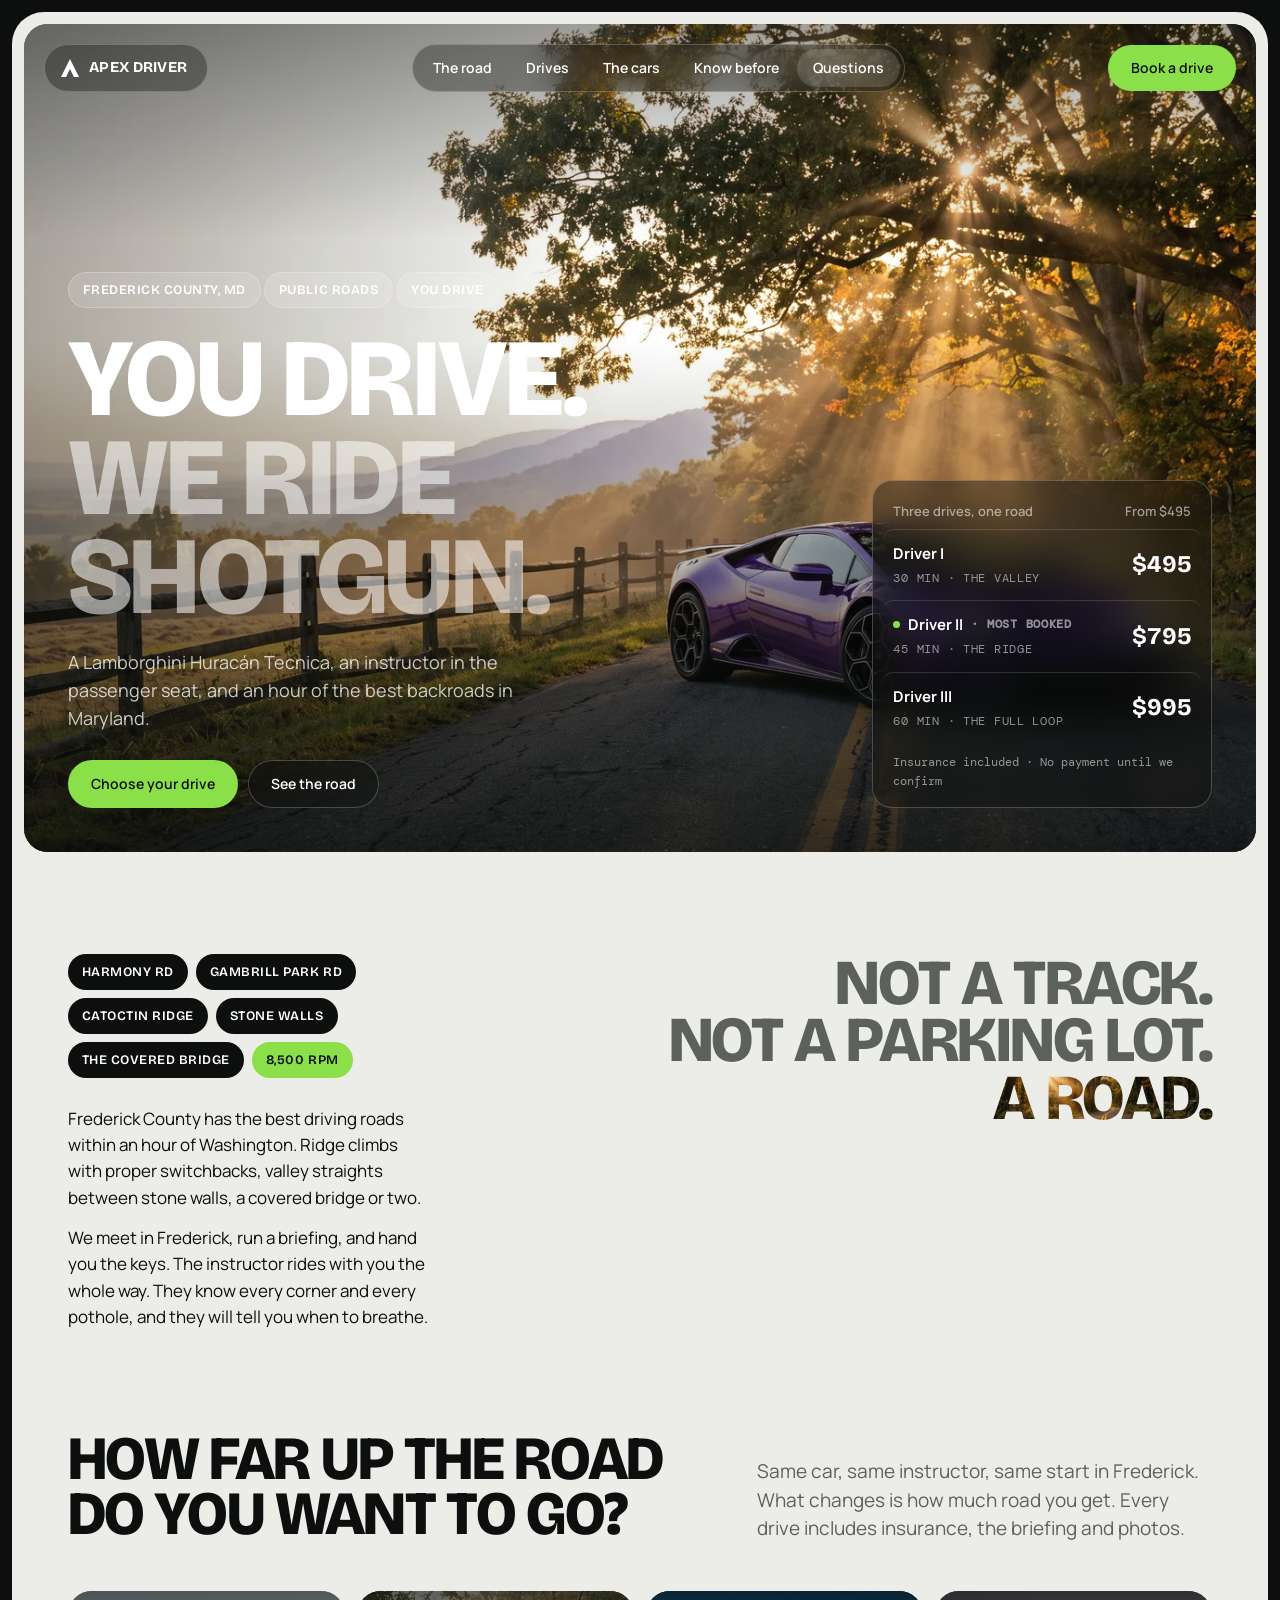
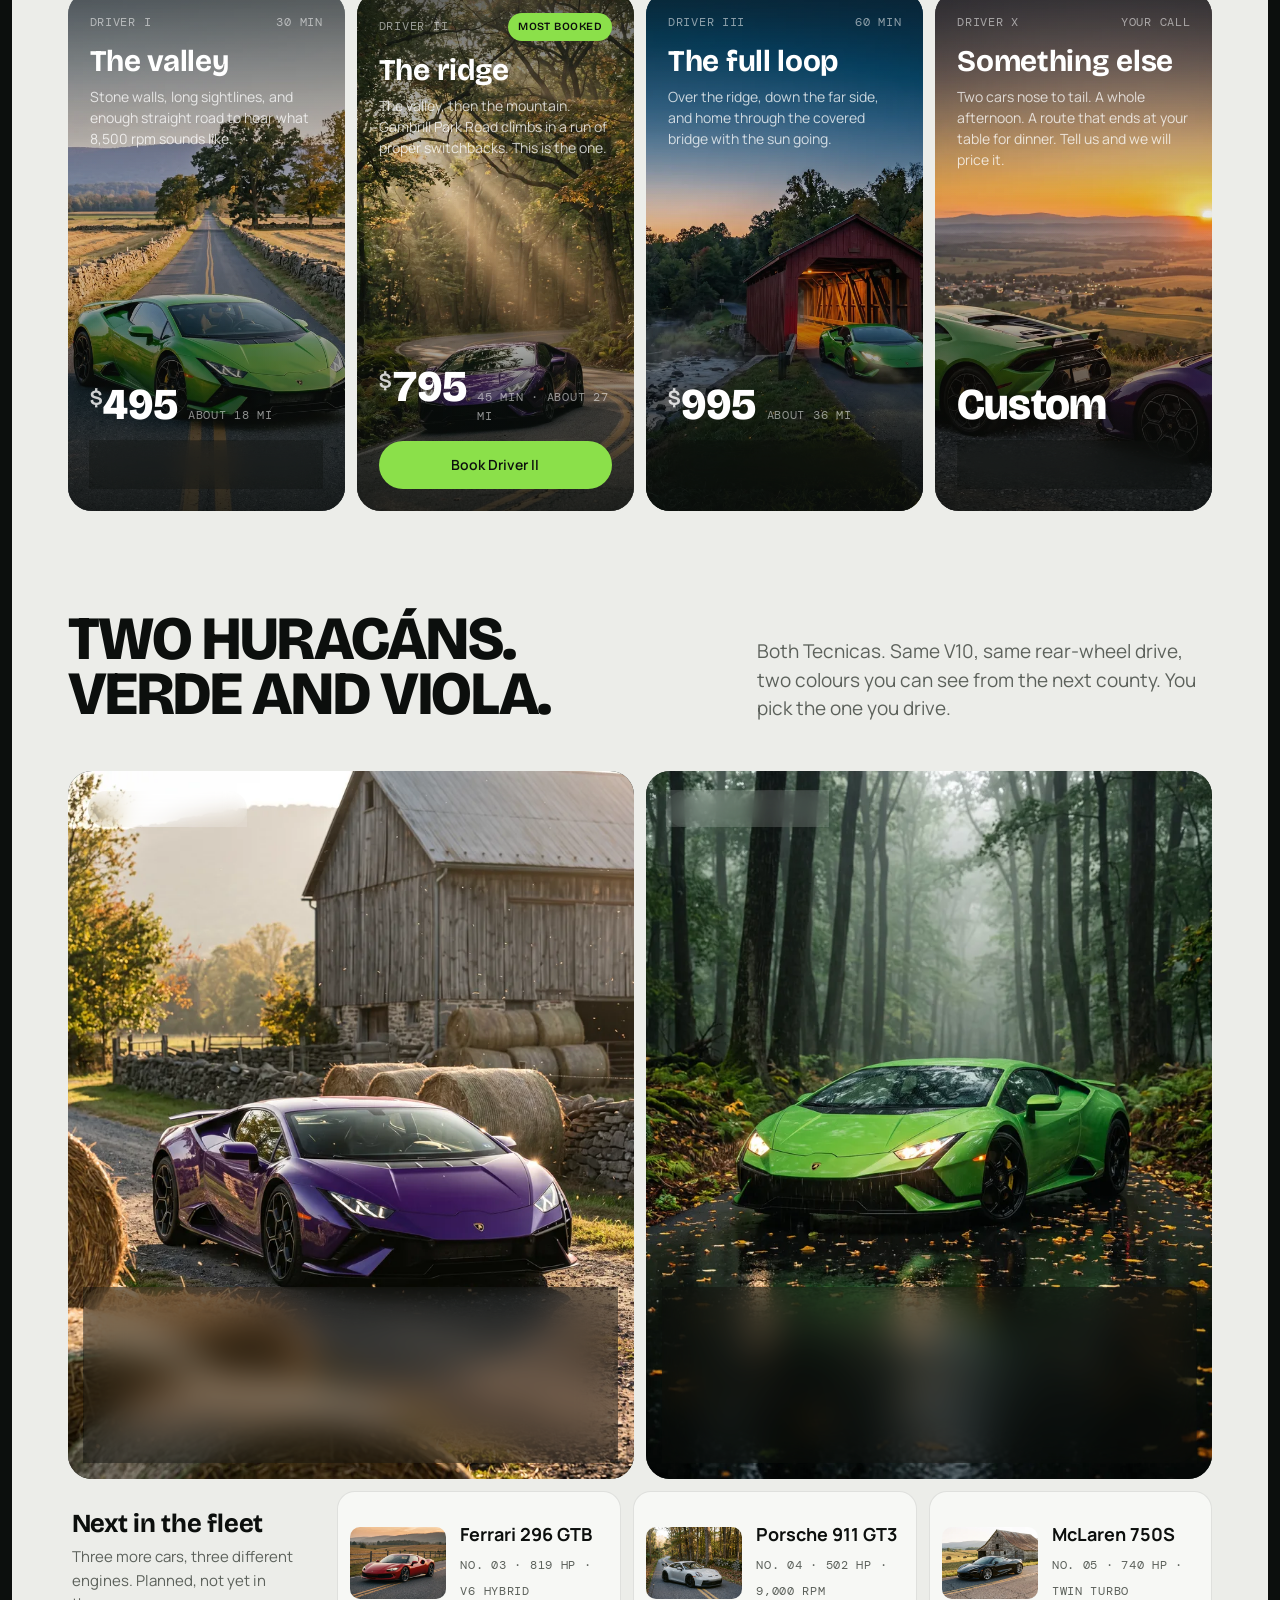
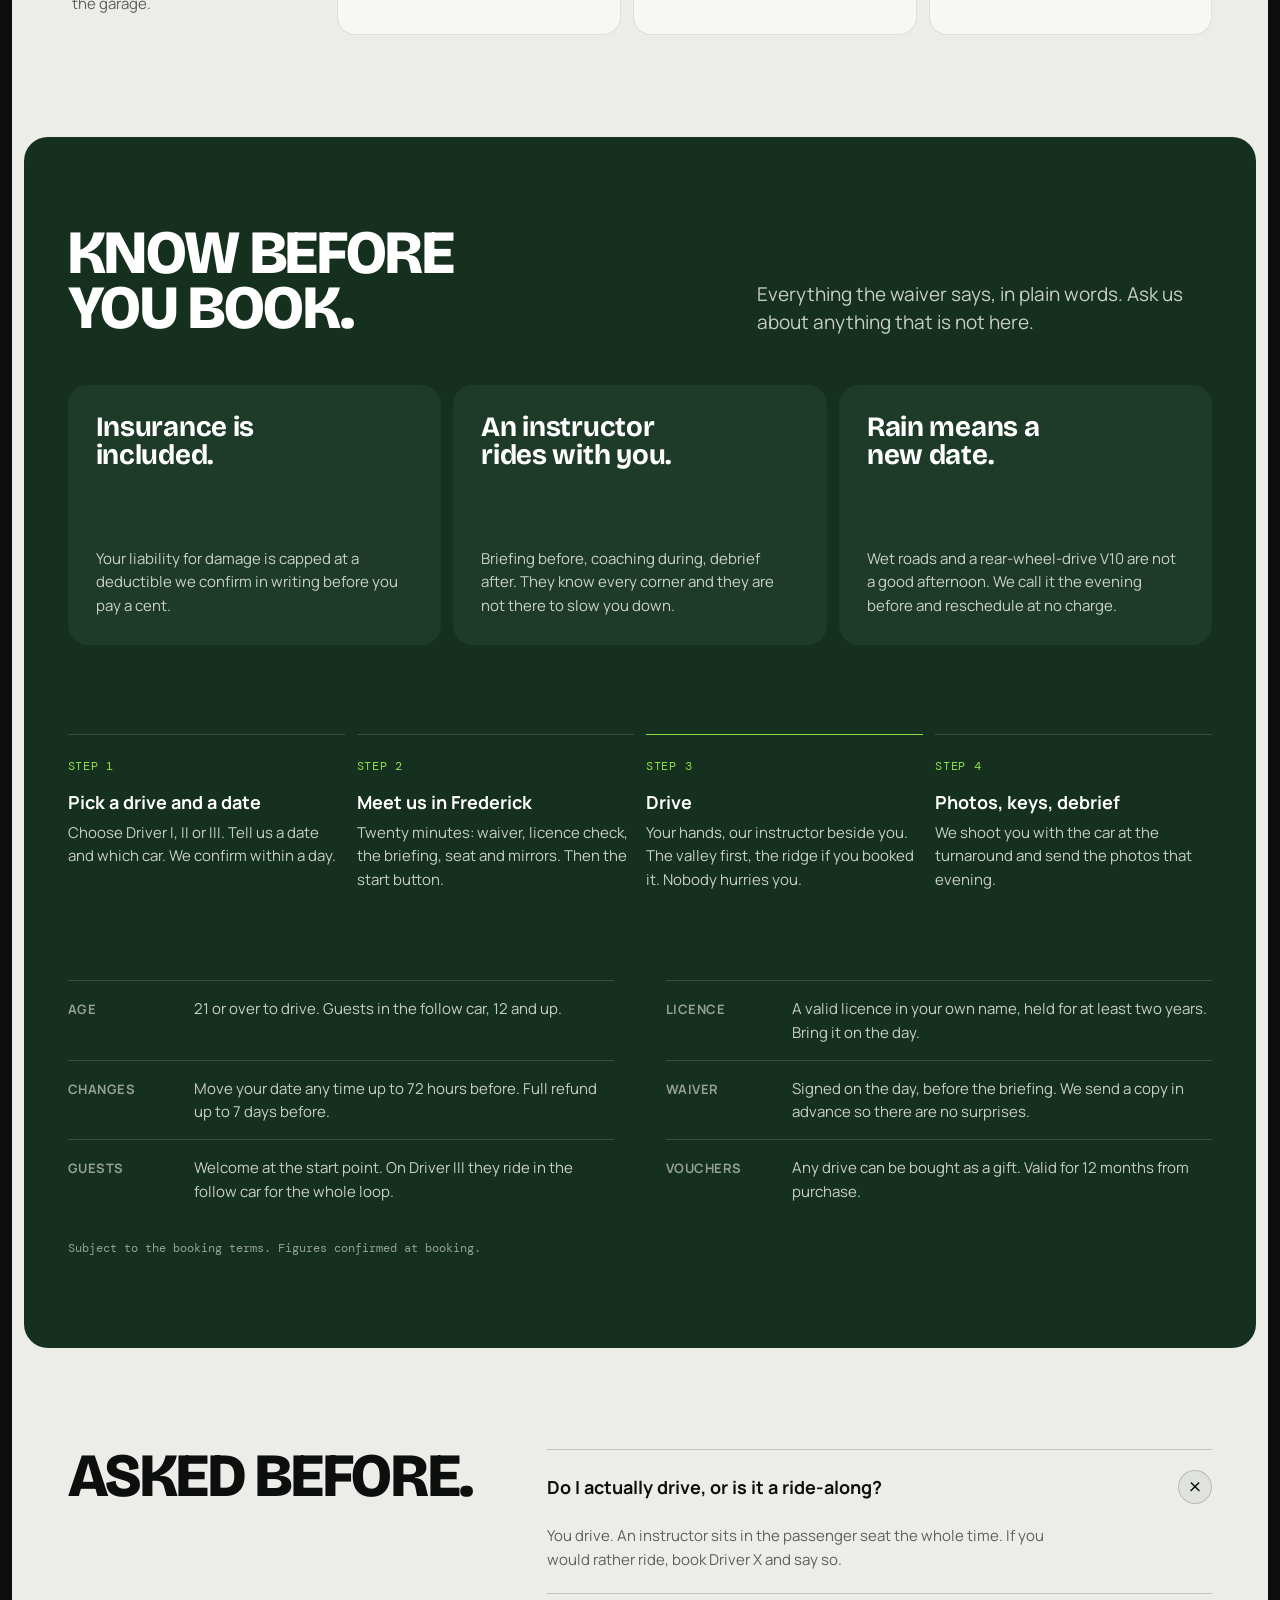
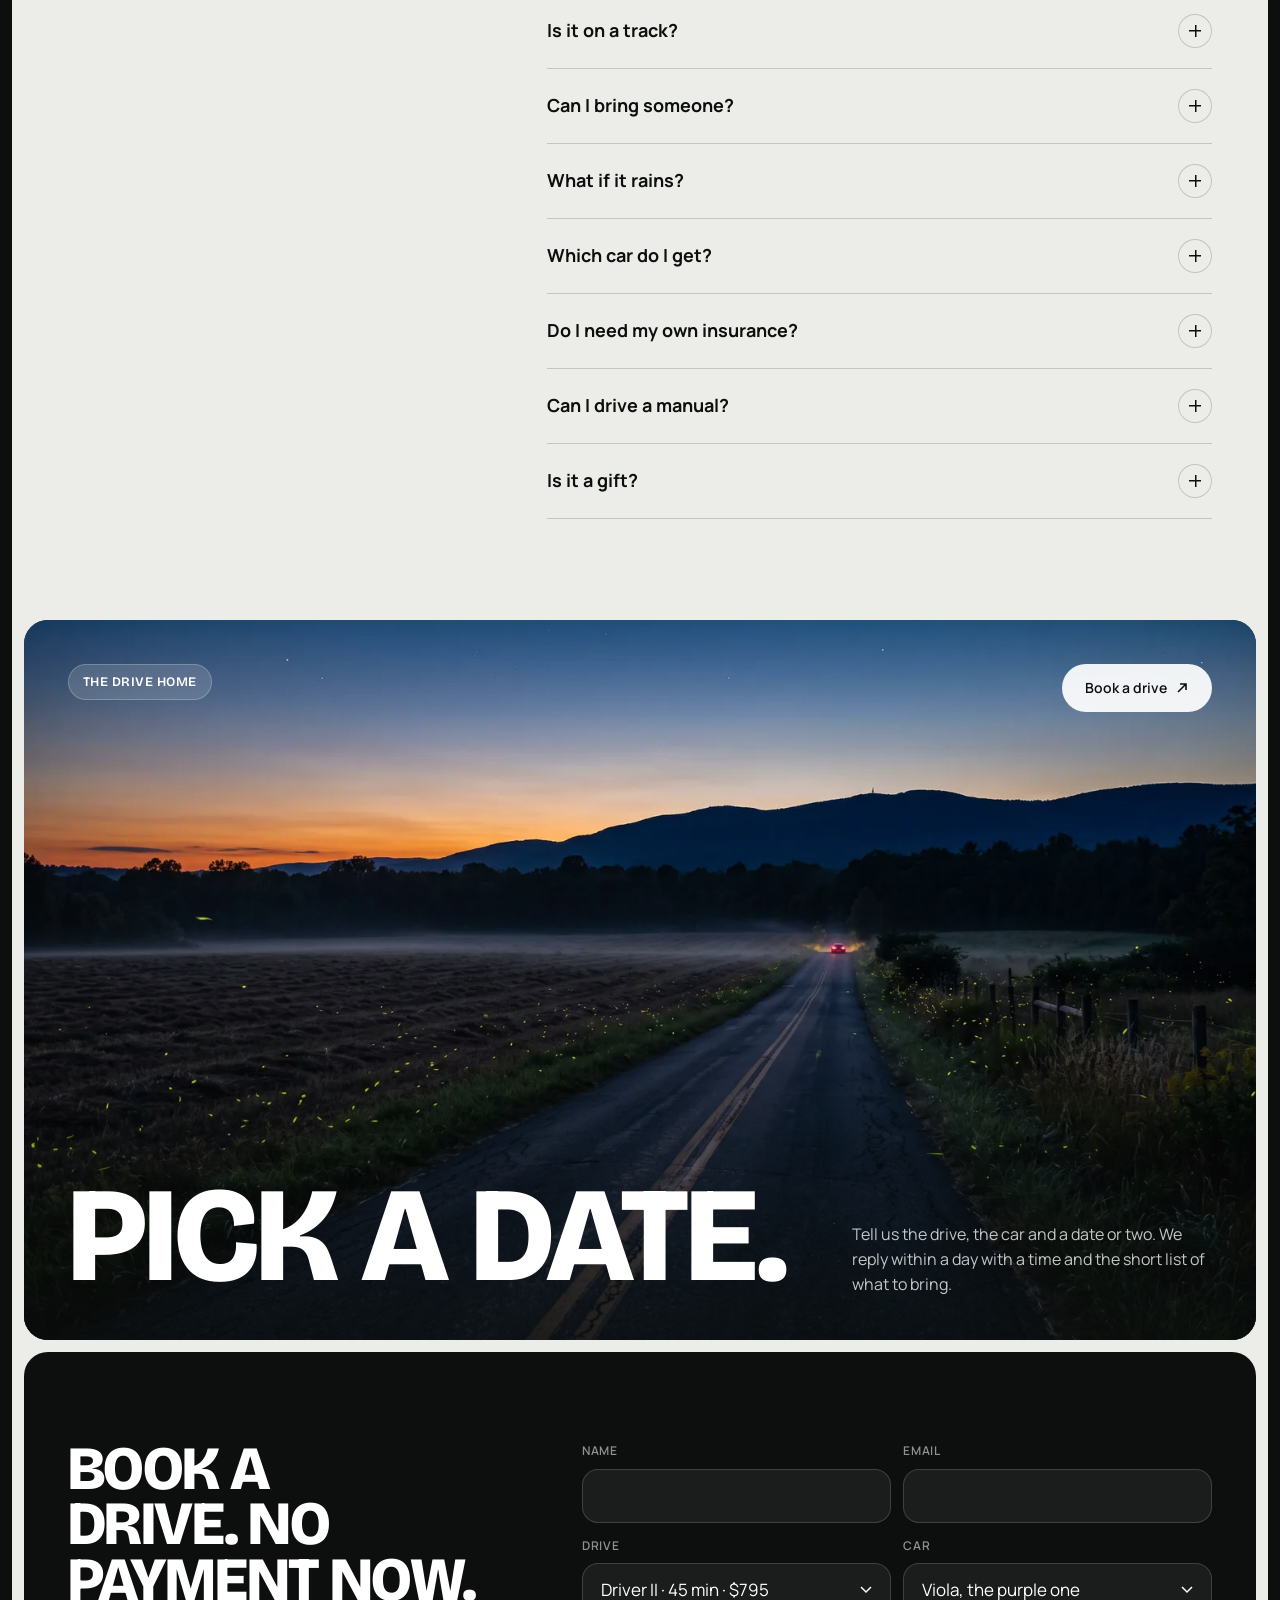
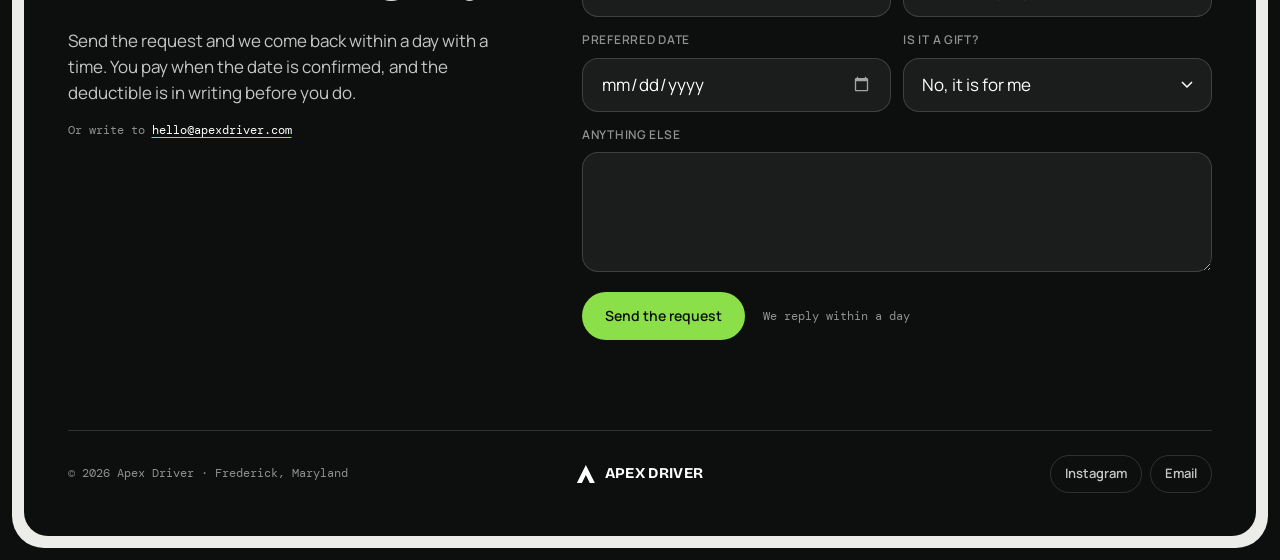
==== commit 73562995: "v3 polish: drop eyebrows, fewer entrances, contrast and alt text Remove the kicker labels above head" ====
--- a/index.html
+++ b/index.html
@@ -18,7 +18,7 @@
   <link href="https://fonts.googleapis.com/css2?family=Bricolage+Grotesque:opsz,wdth,wght@12..96,75..100,400..800&amp;family=Manrope:wght@400;500;600;700&amp;family=DM+Mono:wght@400;500&amp;display=swap" rel="stylesheet">
 
   <link rel="preload" as="image" href="assets/v3/hero-ridge-1600.webp" imagesrcset="assets/v3/hero-ridge-900.webp 900w, assets/v3/hero-ridge-1600.webp 1600w, assets/v3/hero-ridge-2400.webp 2400w" imagesizes="100vw">
-  <link rel="stylesheet" href="styles.css?v=3.1">
+  <link rel="stylesheet" href="styles.css?v=3.3">
 
   <script>
     /* Arms the load sequence, reveals and ambient video before first paint.
@@ -72,7 +72,7 @@
       <div class="media" aria-hidden="true">
         <picture>
           <source type="image/webp" srcset="assets/v3/hero-ridge-900.webp 900w, assets/v3/hero-ridge-1600.webp 1600w, assets/v3/hero-ridge-2400.webp 2400w" sizes="100vw">
-          <img src="assets/v3/hero-ridge-2400.jpg" width="2400" height="1339" alt="" fetchpriority="high" decoding="async">
+          <img src="assets/v3/hero-ridge-2400.jpg" width="2400" height="1339" alt="The purple Lamborghini Huracán Tecnica on the crest of a ridge road at golden hour, sun breaking through the oaks, the Catoctin valley hazy behind." fetchpriority="high" decoding="async">
         </picture>
         <video class="ambient" data-src="assets/v3/hero-ridge.mp4" muted loop playsinline preload="none" tabindex="-1"></video>
       </div>
@@ -94,8 +94,8 @@
 
         <aside class="ticket seq" style="--i:6" aria-label="Drives and prices">
           <div class="ticket__head">
-            <span class="mono">Three drives, one road</span>
-            <span class="mono">From $495</span>
+            <span>Three drives, one road</span>
+            <span>From $495</span>
           </div>
           <a class="ticket__row" href="#drives" data-pick="1">
             <span class="ticket__name">Driver I</span>
@@ -121,9 +121,8 @@
          THE ROAD — named roads as tags; the statement with a living fill
          ================================================================= -->
     <section class="band intro" id="road">
-      <div class="wrap intro__grid reveal">
+      <div class="wrap intro__grid">
         <div class="intro__copy">
-          <p class="eyebrow mono" style="margin-bottom:20px">The road</p>
           <div class="chips intro__chips" aria-label="Where the drive goes">
             <span class="chip">Harmony Rd</span>
             <span class="chip">Gambrill Park Rd</span>
@@ -149,11 +148,8 @@
          ================================================================= -->
     <section class="band" id="drives" style="padding-top:0">
       <div class="wrap">
-        <div class="band__head reveal">
-          <div>
-            <p class="eyebrow mono">Drives and prices</p>
-            <h2 class="display h2">How far up the road do you want to go?</h2>
-          </div>
+        <div class="band__head">
+          <h2 class="display h2">How far up the road do you want to go?</h2>
           <p class="lede">Same car, same instructor, same start in Frederick. What changes is how much road you get. Every drive includes insurance, the briefing and photos.</p>
         </div>
 
@@ -244,11 +240,8 @@
          ================================================================= -->
     <section class="band" id="fleet" style="padding-top:0">
       <div class="wrap">
-        <div class="band__head reveal">
-          <div>
-            <p class="eyebrow mono">The cars</p>
-            <h2 class="display h2">Two Huracáns. Verde and viola.</h2>
-          </div>
+        <div class="band__head">
+          <h2 class="display h2">Two Huracáns. Verde and viola.</h2>
           <p class="lede">Both Tecnicas. Same V10, same rear-wheel drive, two colours you can see from the next county. You pick the one you drive.</p>
         </div>
 
@@ -257,7 +250,7 @@
             <div class="media" aria-hidden="true">
               <picture>
                 <source type="image/webp" srcset="assets/v3/fleet-viola-800.webp 800w, assets/v3/fleet-viola-1400.webp 1400w" sizes="(min-width: 760px) 50vw, 100vw">
-                <img src="assets/v3/fleet-viola-1400.jpg" width="1400" height="1738" alt="" loading="lazy" decoding="async">
+                <img src="assets/v3/fleet-viola-1400.jpg" width="1400" height="1738" alt="The purple Huracán Tecnica on a farm lane beside a weathered barn and hay bales, dust in the golden light." loading="lazy" decoding="async">
               </picture>
             </div>
             <span class="chip chip--glass car__tag">No. 01 · In service</span>
@@ -280,7 +273,7 @@
             <div class="media" aria-hidden="true">
               <picture>
                 <source type="image/webp" srcset="assets/v3/fleet-verde-800.webp 800w, assets/v3/fleet-verde-1400.webp 1400w" sizes="(min-width: 760px) 50vw, 100vw">
-                <img src="assets/v3/fleet-verde-1400.jpg" width="1400" height="1738" alt="" loading="lazy" decoding="async">
+                <img src="assets/v3/fleet-verde-1400.jpg" width="1400" height="1738" alt="The green Huracán Tecnica, headlights on, on a wet forest road in the fog with yellow leaves on the asphalt." loading="lazy" decoding="async">
               </picture>
               <video class="ambient" data-src="assets/v3/fleet-verde.mp4" muted loop playsinline preload="none" tabindex="-1"></video>
             </div>
@@ -301,7 +294,7 @@
           </article>
         </div>
 
-        <div class="next reveal">
+        <div class="next">
           <div class="next__head">
             <h3 class="h3">Next in the fleet</h3>
             <p class="body-sm muted">Three more cars, three different engines. Planned, not yet in the garage.</p>
@@ -329,11 +322,8 @@
          ================================================================= -->
     <section class="card trust" id="know">
       <div class="wrap">
-        <div class="band__head reveal">
-          <div>
-            <p class="eyebrow mono on-dark-3">Know before you book</p>
-            <h2 class="display h2">The short version.</h2>
-          </div>
+        <div class="band__head">
+          <h2 class="display h2">Know before you book.</h2>
           <p class="lede">Everything the waiver says, in plain words. Ask us about anything that is not here.</p>
         </div>
 
@@ -358,7 +348,7 @@
           </div>
         </div>
 
-        <ol class="steps reveal-stagger" aria-label="How it works">
+        <ol class="steps" aria-label="How it works">
           <li class="step">
             <span class="step__n mono">Step 1</span>
             <h3 class="h4">Pick a drive and a date</h3>
@@ -381,7 +371,7 @@
           </li>
         </ol>
 
-        <dl class="terms reveal">
+        <dl class="terms">
           <div class="term"><dt>Age</dt><dd>21 or over to drive. Guests in the follow car, 12 and up.</dd></div>
           <div class="term"><dt>Licence</dt><dd>A valid licence in your own name, held for at least two years. Bring it on the day.</dd></div>
           <div class="term"><dt>Changes</dt><dd>Move your date any time up to 72 hours before. Full refund up to 7 days before.</dd></div>
@@ -397,11 +387,8 @@
          QUESTIONS
          ================================================================= -->
     <section class="band" id="faq">
-      <div class="wrap faq__grid reveal">
-        <div>
-          <p class="eyebrow mono" style="margin-bottom:16px">Questions</p>
-          <h2 class="display h2">Asked before.</h2>
-        </div>
+      <div class="wrap faq__grid">
+        <h2 class="display h2">Asked before.</h2>
         <div class="faq">
           <details class="faq__item" open>
             <summary class="faq__q">Do I actually drive, or is it a ride-along?</summary>
@@ -455,7 +442,7 @@
         <span class="chip chip--glass">The drive home</span>
         <a class="pill pill--paper" href="#book">Book a drive <svg viewBox="0 0 14 14" fill="none" stroke="currentColor" stroke-width="1.6" aria-hidden="true"><path d="M3 11L11 3M5 3h6v6"/></svg></a>
       </div>
-      <div class="closer__bottom reveal">
+      <div class="closer__bottom">
         <h2 class="display h1">Pick a date.</h2>
         <p class="closer__note">Tell us the drive, the car and a date or two. We reply within a day with a time and the short list of what to bring.</p>
       </div>
@@ -467,10 +454,9 @@
          ================================================================= -->
     <section class="card book" id="book">
       <div class="wrap">
-        <div class="book__grid reveal">
+        <div class="book__grid">
           <div class="book__copy">
-            <p class="eyebrow mono on-dark-3">Book a drive</p>
-            <h2 class="display h2">No payment now.</h2>
+            <h2 class="display h2">Book a drive. No payment now.</h2>
             <p>Send the request and we come back within a day with a time. You pay when the date is confirmed, and the deductible is in writing before you do.</p>
             <p class="mono on-dark-3">Or write to <a href="mailto:hello@apexdriver.com">hello@apexdriver.com</a></p>
           </div>
--- a/styles.css
+++ b/styles.css
@@ -16,7 +16,7 @@
   --verde: #8BE04A;
   --verde-2: #A3EE6A;
   --verde-ink: #2F6E12;
-  --stone: #6F746E;
+  --stone: #5C615B;
   --stone-2: #A3A7A0;
   --line: rgba(12, 15, 13, 0.10);
   --line-2: rgba(12, 15, 13, 0.18);
@@ -167,10 +167,7 @@
   gap: 24px clamp(24px, 4vw, 64px); align-items: end;
   margin-bottom: clamp(28px, 4vw, 48px);
 }
-.band__head .eyebrow { margin-bottom: 16px; }
-.eyebrow { display: inline-flex; align-items: center; gap: 10px; color: var(--stone); }
-.eyebrow::before { content: ""; width: 8px; height: 8px; border-radius: 50%; background: var(--verde); }
-.eyebrow.on-dark-3::before { background: var(--verde); }
+section[id], .card[id] { scroll-margin-top: 88px; }
 
 /* ---------- media in cards ---------- */
 .media { position: absolute; inset: 0; }
@@ -255,14 +252,15 @@
   background: rgba(12, 15, 13, 0.42); border: 1px solid var(--glass-line);
   backdrop-filter: blur(18px); -webkit-backdrop-filter: blur(18px);
 }
-.ticket__head { display: flex; justify-content: space-between; align-items: center; margin-bottom: 8px; color: var(--on-dark-3); }
+.ticket__head { display: flex; justify-content: space-between; align-items: center; margin-bottom: 8px; color: var(--on-dark-3); font-weight: 600; font-size: 13px; }
+.ticket__price, .chapter__price .n, .spec, .stat { font-variant-numeric: tabular-nums; }
 .ticket__row {
   display: grid; grid-template-columns: 1fr auto; align-items: center; gap: 4px 14px;
-  padding: 12px 0; border-top: 1px solid var(--line-dark);
-  text-decoration: none; color: #fff;
-  transition: background-color 160ms var(--ease), padding 160ms var(--ease);
-}
-.ticket__row:hover { background: rgba(255,255,255,0.06); padding-left: 10px; padding-right: 10px; margin: 0 -10px; }
+  padding: 12px 10px; margin: 0 -10px; border-top: 1px solid var(--line-dark);
+  border-radius: 10px; text-decoration: none; color: #fff;
+  transition: background-color 160ms var(--ease);
+}
+.ticket__row:hover { background: rgba(255,255,255,0.07); }
 .ticket__name { font-weight: 700; font-size: 15px; display: flex; align-items: center; gap: 8px; }
 .ticket__name .dot { width: 7px; height: 7px; border-radius: 50%; background: var(--verde); }
 .ticket__meta { grid-column: 1; color: var(--on-dark-3); }
@@ -271,7 +269,7 @@
   font-family: var(--font-display); font-variation-settings: "opsz" 40, "wdth" 100;
   font-weight: 700; font-size: 24px; letter-spacing: -0.01em;
 }
-.ticket__foot { margin-top: 10px; color: var(--on-dark-3); }
+.ticket__foot { margin-top: 10px; color: var(--on-dark-3); text-transform: none; letter-spacing: 0; }
 
 @media (max-width: 960px) {
   .hero__inner { grid-template-columns: 1fr; }
@@ -398,8 +396,13 @@
 .term { display: grid; grid-template-columns: 110px 1fr; gap: 16px; padding: 16px 0; border-top: 1px solid var(--line-dark); }
 .term dt { color: var(--on-dark-3); font-weight: 700; font-size: 13px; letter-spacing: 0.04em; text-transform: uppercase; padding-top: 2px; }
 .term dd { color: var(--on-dark-2); font-size: 15px; }
-.terms__note { margin-top: 20px; color: var(--on-dark-3); }
-@media (max-width: 900px) { .promises { grid-template-columns: 1fr; } .steps { grid-template-columns: 1fr 1fr; } .terms { grid-template-columns: 1fr; } }
+.terms__note { margin-top: 20px; color: var(--on-dark-3); text-transform: none; letter-spacing: 0; }
+@media (max-width: 900px) {
+  .promises { grid-template-columns: 1fr; }
+  .promise { min-height: 0; gap: 18px; padding: 24px; }
+  .steps { grid-template-columns: 1fr 1fr; }
+  .terms { grid-template-columns: 1fr; }
+}
 @media (max-width: 520px) { .steps { grid-template-columns: 1fr; } }
 
 /* ---------- faq ---------- */
@@ -443,7 +446,7 @@
 /* ---------- book + footer (ink) ---------- */
 .book { background: var(--ink); color: #fff; padding: var(--section) var(--pad) var(--pad); }
 .book__grid { display: grid; grid-template-columns: minmax(0, 5fr) minmax(0, 7fr); gap: 40px clamp(32px, 5vw, 96px); align-items: start; }
-.book__copy .h2 { margin: 16px 0 20px; }
+.book__copy .h2 { margin: 0 0 20px; }
 .book__copy p { color: var(--on-dark-2); max-width: 44ch; }
 .book__copy p + p { margin-top: 14px; }
 .book__copy a { color: #fff; text-decoration-color: var(--verde); text-underline-offset: 3px; }
@@ -482,7 +485,7 @@
 .footer__links { justify-self: end; display: flex; gap: 8px; }
 .footer__links .pill { height: 38px; padding: 0 14px; font-size: 13px; border-color: var(--line-dark); color: var(--on-dark-2); }
 .footer__links .pill:hover { color: #fff; border-color: #fff; background: transparent; }
-.footer .mono { color: var(--on-dark-3); }
+.footer .mono, .book__copy .mono, .form__actions .mono { color: var(--on-dark-3); text-transform: none; letter-spacing: 0; }
 @media (max-width: 900px) { .book__grid { grid-template-columns: 1fr; } }
 @media (max-width: 720px) {
   .footer { grid-template-columns: 1fr; text-align: center; }
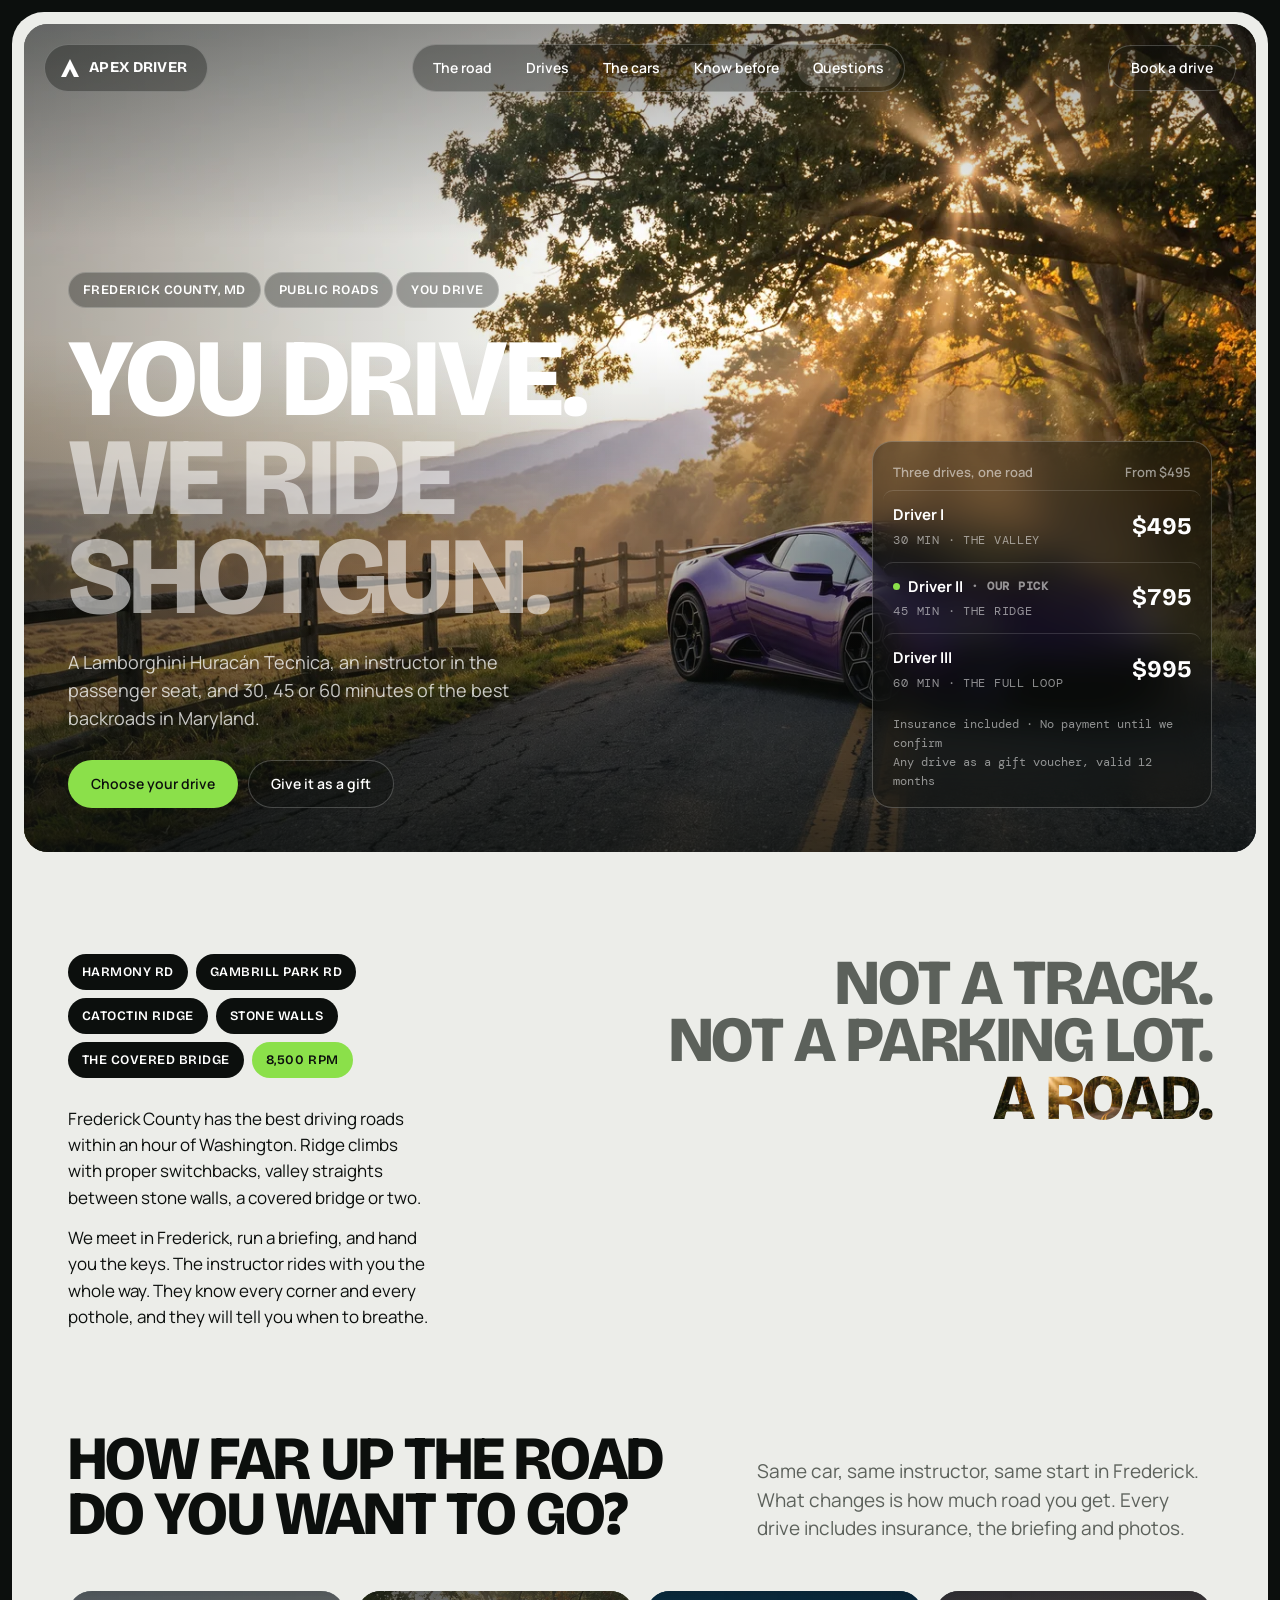
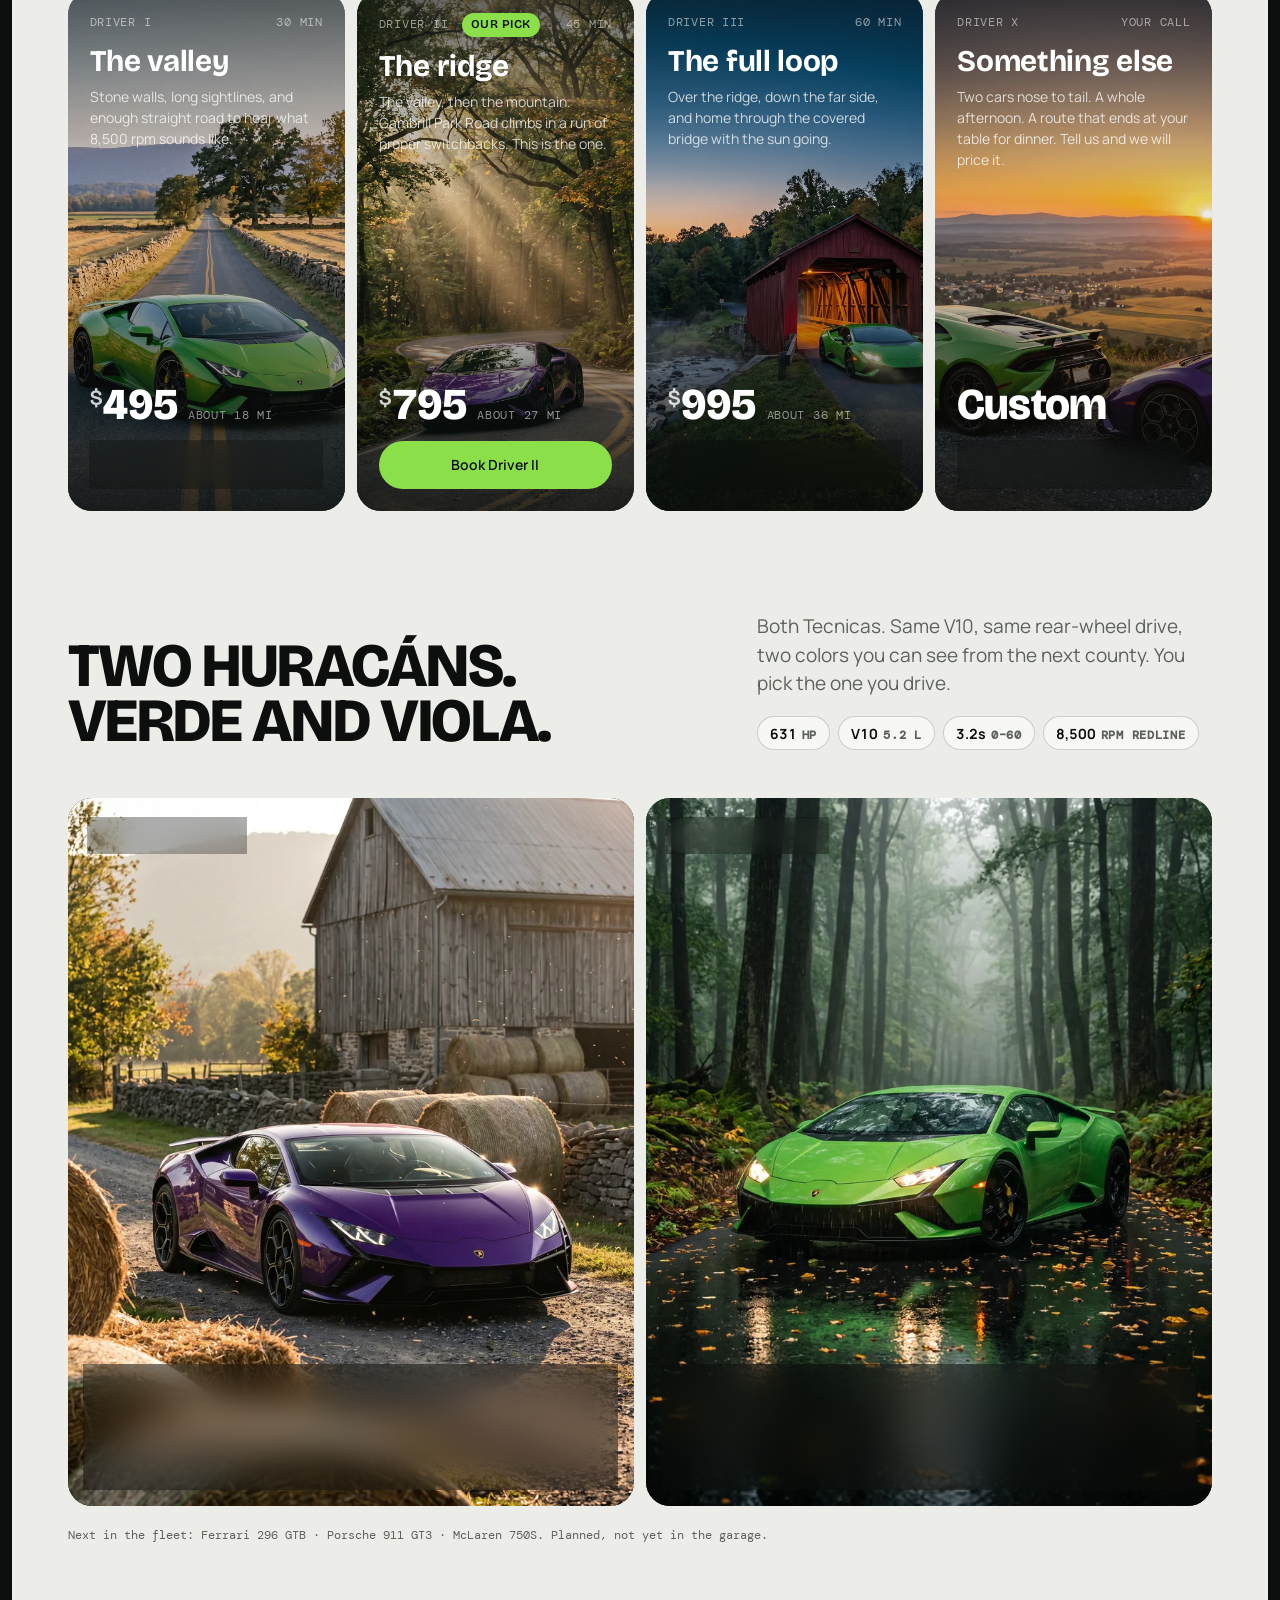
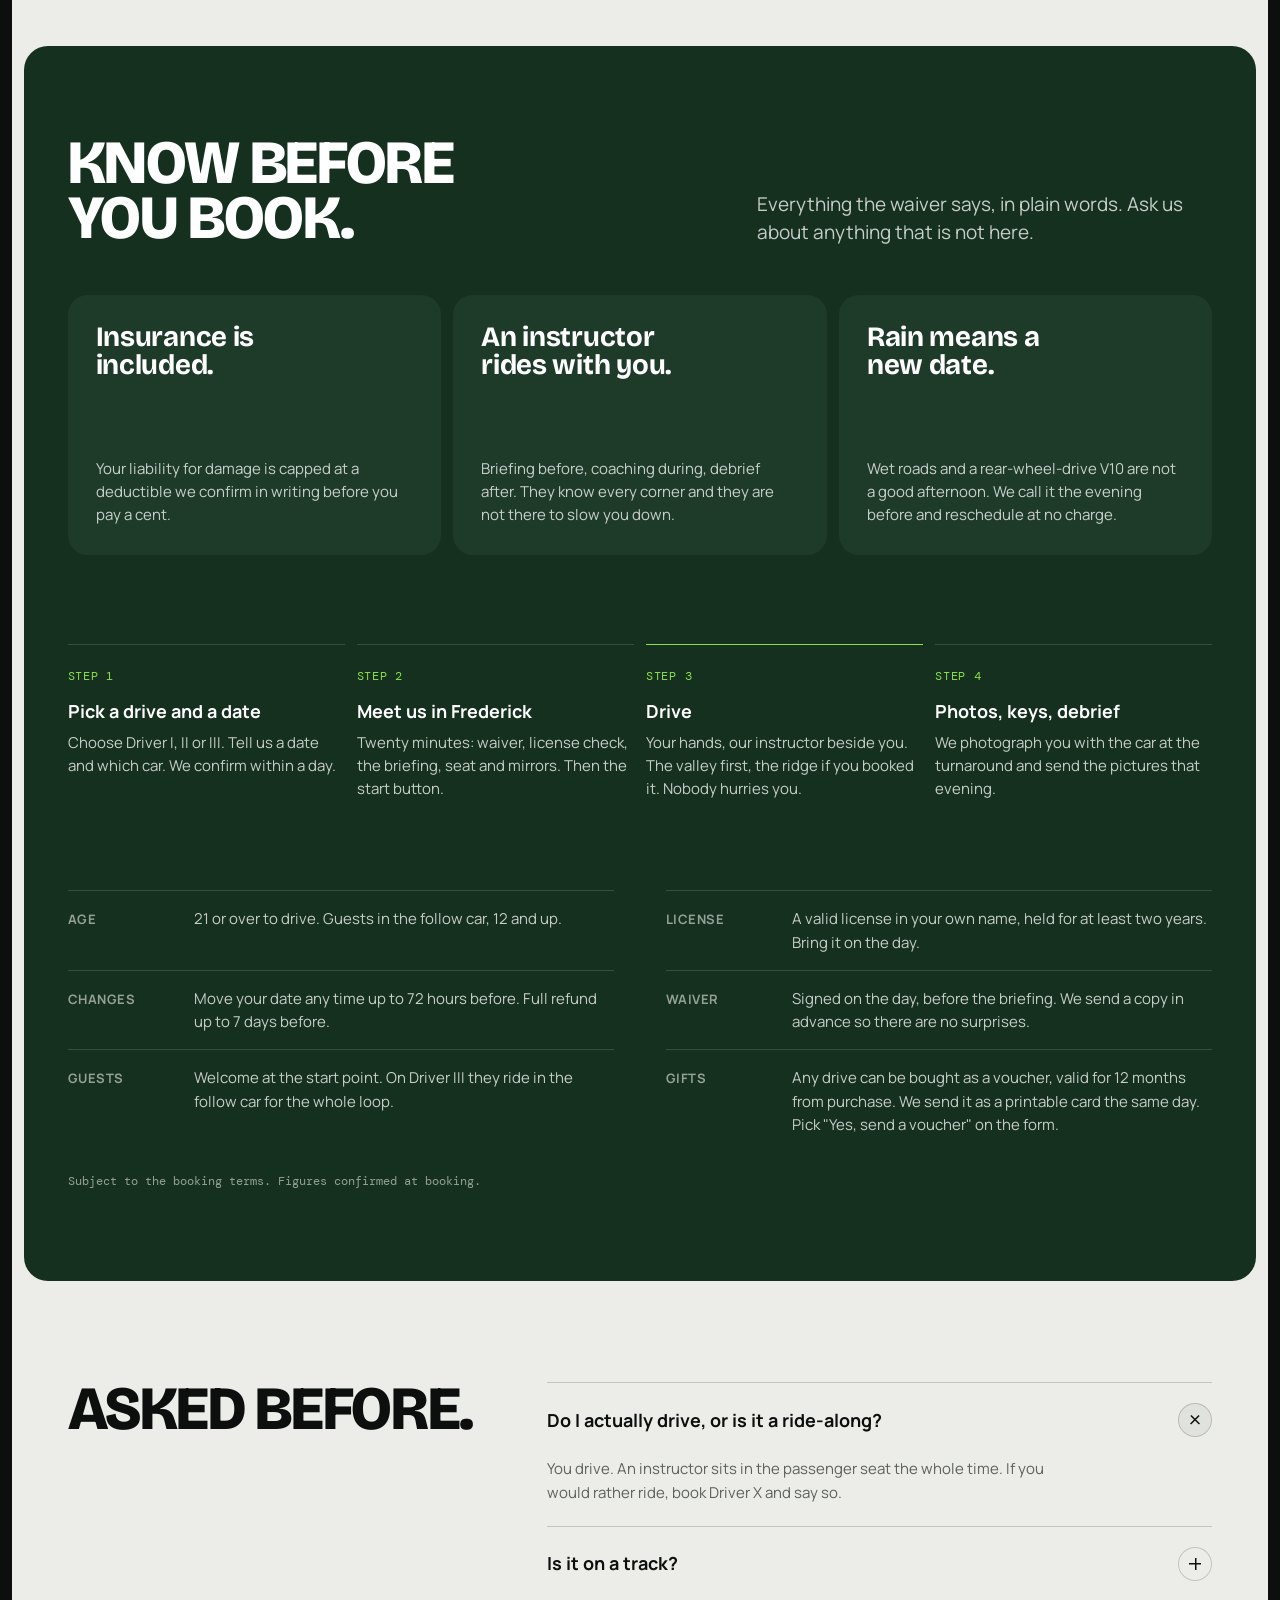
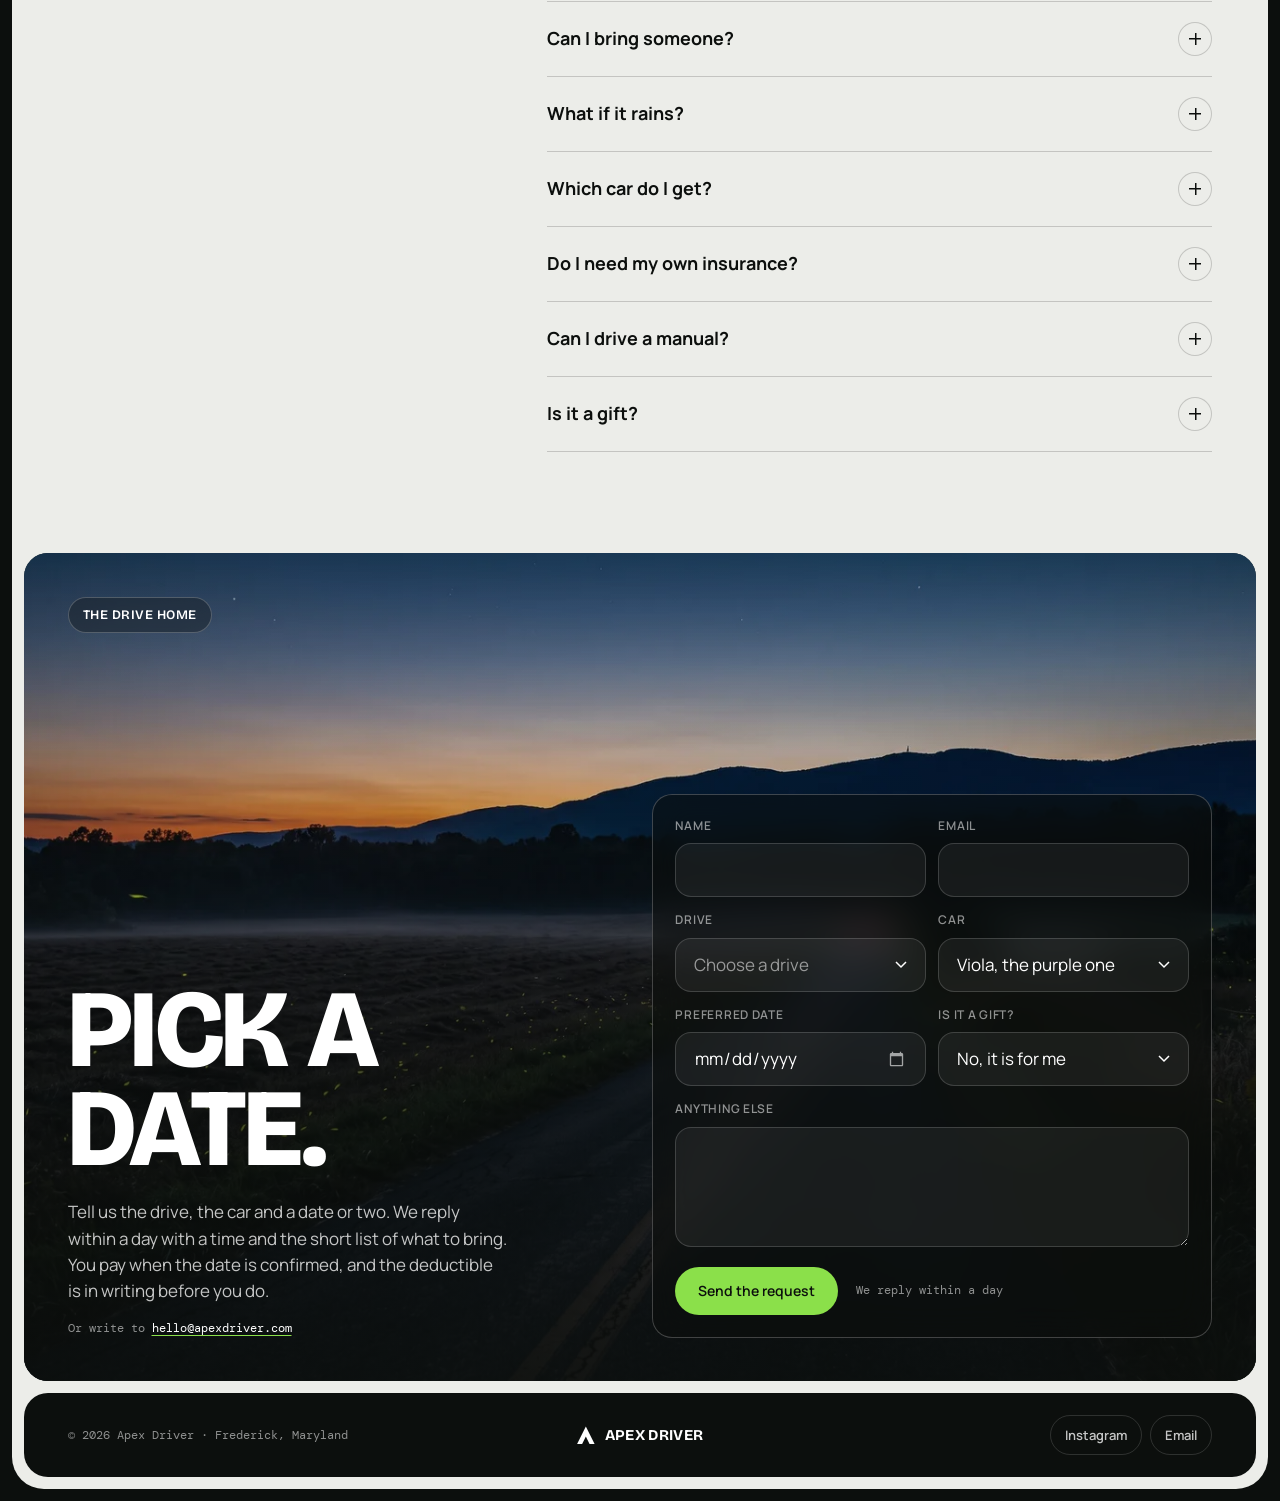
==== commit 2c09f543: "Review pass: one verde per screen, phone hero and menu, form on the drive home Defects: drive cards " ====
--- a/index.html
+++ b/index.html
@@ -10,22 +10,32 @@
 
   <meta property="og:title" content="Apex Driver — You drive. We ride shotgun.">
   <meta property="og:description" content="A Lamborghini Huracán Tecnica on Frederick County backroads. 30, 45 or 60 minutes with an instructor beside you. From $495.">
-  <meta property="og:image" content="assets/v3/hero-ridge-2400.jpg">
+  <meta property="og:image" content="https://eurobahncardetail.github.io/apexdriver/assets/v3/hero-ridge-2400.jpg">
+  <meta property="og:url" content="https://eurobahncardetail.github.io/apexdriver/">
   <meta property="og:type" content="website">
+  <link rel="canonical" href="https://eurobahncardetail.github.io/apexdriver/">
 
   <link rel="preconnect" href="https://fonts.googleapis.com">
   <link rel="preconnect" href="https://fonts.gstatic.com" crossorigin>
-  <link href="https://fonts.googleapis.com/css2?family=Bricolage+Grotesque:opsz,wdth,wght@12..96,75..100,400..800&amp;family=Manrope:wght@400;500;600;700&amp;family=DM+Mono:wght@400;500&amp;display=swap" rel="stylesheet">
-
-  <link rel="preload" as="image" href="assets/v3/hero-ridge-1600.webp" imagesrcset="assets/v3/hero-ridge-900.webp 900w, assets/v3/hero-ridge-1600.webp 1600w, assets/v3/hero-ridge-2400.webp 2400w" imagesizes="100vw">
-  <link rel="stylesheet" href="styles.css?v=3.3">
+  <link href="https://fonts.googleapis.com/css2?family=Bricolage+Grotesque:opsz,wght@12..96,600..800&amp;family=Manrope:wght@400;500;600;700&amp;family=DM+Mono:wght@400;500&amp;display=swap" rel="stylesheet">
+
+  <link rel="preload" as="image" media="(min-width: 641px)" href="assets/v3/hero-ridge-1600.webp" imagesrcset="assets/v3/hero-ridge-900.webp 900w, assets/v3/hero-ridge-1600.webp 1600w, assets/v3/hero-ridge-2400.webp 2400w" imagesizes="100vw">
+  <link rel="preload" as="image" media="(max-width: 640px)" href="assets/v3/hero-ridge-tall-800.webp" imagesrcset="assets/v3/hero-ridge-tall-800.webp 800w, assets/v3/hero-ridge-tall-1200.webp 1200w" imagesizes="100vw">
+  <link rel="stylesheet" href="styles.css?v=3.4">
 
   <script>
-    /* Arms the load sequence, reveals and ambient video before first paint.
-       Without JS, or with reduced motion on, nothing is hidden and posters stay still. */
-    if (!matchMedia('(prefers-reduced-motion: reduce)').matches && 'IntersectionObserver' in window) {
-      document.documentElement.classList.add('ad-motion');
-    }
+    /* Arms the hero sequence, reveals and ambient video before first paint.
+       Without JS, or with reduced motion on, nothing is hidden and posters stay still.
+       The hero sequence is pure CSS and waits for the display face (or 900ms),
+       so it never depends on script.js and never swaps fonts mid-rise. */
+    (function () {
+      var root = document.documentElement;
+      if (matchMedia('(prefers-reduced-motion: reduce)').matches || !('IntersectionObserver' in window)) return;
+      root.classList.add('ad-motion');
+      var go = function () { root.classList.add('ad-fonts'); };
+      setTimeout(go, 900);
+      if (document.fonts && document.fonts.ready) document.fonts.ready.then(go);
+    })();
   </script>
 
   <script type="application/ld+json">
@@ -59,8 +69,32 @@
       <a class="nav__link" href="#know" data-spy>Know before</a>
       <a class="nav__link" href="#faq" data-spy>Questions</a>
     </div>
-    <a class="pill pill--verde nav__cta" href="#book">Book a drive</a>
+    <!-- Glass over the hero, paper after it: verde belongs to the one in-flow primary. -->
+    <a class="pill pill--glass nav__cta" href="#drives">Book a drive</a>
+    <button class="pill pill--glass nav__menu" type="button" aria-expanded="false" aria-controls="sheet">Menu</button>
   </nav>
+
+  <!-- Phone menu: the five section links in display type on ink glass. -->
+  <div class="sheet" id="sheet" hidden>
+    <div class="sheet__top">
+      <span class="lockup"><span class="mark" aria-hidden="true"></span>Apex Driver</span>
+      <button class="pill pill--glass sheet__close" type="button" aria-label="Close menu">Close</button>
+    </div>
+    <nav class="sheet__links" aria-label="Sections">
+      <a class="sheet__link display" href="#road">The road</a>
+      <a class="sheet__link display" href="#drives">Drives</a>
+      <a class="sheet__link display" href="#fleet">The cars</a>
+      <a class="sheet__link display" href="#know">Know before</a>
+      <a class="sheet__link display" href="#faq">Questions</a>
+    </nav>
+    <a class="pill pill--verde sheet__cta" href="#drives">Choose your drive</a>
+  </div>
+
+  <!-- Phone booking bar: appears once the hero has scrolled away. -->
+  <div class="bar" id="bar" aria-label="Book">
+    <span class="bar__text"><strong>From $495</strong> <span class="mono">30 · 45 · 60 min</span></span>
+    <a class="pill pill--paper pill--sm" href="#drives">Choose your drive</a>
+  </div>
 
   <div class="page" id="top">
   <main id="main" style="display: contents">
@@ -71,6 +105,8 @@
     <header class="card hero">
       <div class="media" aria-hidden="true">
         <picture>
+          <source type="image/webp" media="(max-width: 640px)" srcset="assets/v3/hero-ridge-tall-800.webp 800w, assets/v3/hero-ridge-tall-1200.webp 1200w" sizes="100vw">
+          <source type="image/jpeg" media="(max-width: 640px)" srcset="assets/v3/hero-ridge-tall-1200.jpg">
           <source type="image/webp" srcset="assets/v3/hero-ridge-900.webp 900w, assets/v3/hero-ridge-1600.webp 1600w, assets/v3/hero-ridge-2400.webp 2400w" sizes="100vw">
           <img src="assets/v3/hero-ridge-2400.jpg" width="2400" height="1339" alt="The purple Lamborghini Huracán Tecnica on the crest of a ridge road at golden hour, sun breaking through the oaks, the Catoctin valley hazy behind." fetchpriority="high" decoding="async">
         </picture>
@@ -85,10 +121,10 @@
             <span class="seq" style="--i:2; display:block">You drive.</span>
             <span class="seq quiet" style="--i:3; display:block">We ride shotgun.</span>
           </h1>
-          <p class="hero__sub seq" style="--i:4">A Lamborghini Huracán Tecnica, an instructor in the passenger seat, and an hour of the best backroads in Maryland.</p>
+          <p class="hero__sub seq" style="--i:4">A Lamborghini Huracán Tecnica, an instructor in the passenger seat, and 30, 45 or 60 minutes of the best backroads in Maryland.</p>
           <div class="hero__cta seq" style="--i:5">
             <a class="pill pill--verde" href="#drives">Choose your drive</a>
-            <a class="pill pill--glass" href="#road">See the road</a>
+            <a class="pill pill--glass" href="#gift">Give it as a gift</a>
           </div>
         </div>
 
@@ -97,22 +133,22 @@
             <span>Three drives, one road</span>
             <span>From $495</span>
           </div>
-          <a class="ticket__row" href="#drives" data-pick="1">
+          <a class="ticket__row" href="#drives" data-book="Driver I">
             <span class="ticket__name">Driver I</span>
             <span class="ticket__meta mono">30 min · the valley</span>
             <span class="ticket__price">$495</span>
           </a>
-          <a class="ticket__row" href="#drives" data-pick="2">
-            <span class="ticket__name"><span class="dot" aria-hidden="true"></span>Driver II <span class="mono dim">· most booked</span></span>
+          <a class="ticket__row" href="#drives" data-book="Driver II">
+            <span class="ticket__name"><span class="dot" aria-hidden="true"></span>Driver II <span class="mono dim">· our pick</span></span>
             <span class="ticket__meta mono">45 min · the ridge</span>
             <span class="ticket__price">$795</span>
           </a>
-          <a class="ticket__row" href="#drives" data-pick="3">
+          <a class="ticket__row" href="#drives" data-book="Driver III">
             <span class="ticket__name">Driver III</span>
             <span class="ticket__meta mono">60 min · the full loop</span>
             <span class="ticket__price">$995</span>
           </a>
-          <p class="ticket__foot mono">Insurance included · No payment until we confirm</p>
+          <p class="ticket__foot mono">Insurance included · No payment until we confirm<br>Any drive as a gift voucher, valid 12 months</p>
         </aside>
       </div>
     </header>
@@ -153,8 +189,8 @@
           <p class="lede">Same car, same instructor, same start in Frederick. What changes is how much road you get. Every drive includes insurance, the briefing and photos.</p>
         </div>
 
-        <div class="chapters__grid reveal-stagger" role="list">
-          <a class="chapter" href="#book" data-book="Driver I" data-tier="1" role="listitem">
+        <div class="chapters__grid reveal-stagger">
+          <a class="chapter" href="#book" data-book="Driver I" data-tier="1" aria-label="Book Driver I, the valley, 30 minutes, $495">
             <div class="media" aria-hidden="true">
               <picture>
                 <source type="image/webp" srcset="assets/v3/ch-valley-700.webp 700w, assets/v3/ch-valley-1200.webp 1200w" sizes="(min-width: 1100px) 25vw, (min-width: 560px) 50vw, 100vw">
@@ -173,7 +209,7 @@
             </div>
           </a>
 
-          <a class="chapter chapter--pick" href="#book" data-book="Driver II" data-tier="2" role="listitem">
+          <a class="chapter chapter--pick" href="#book" data-book="Driver II" data-tier="2" aria-label="Book Driver II, the ridge, 45 minutes, $795, our pick">
             <div class="media" aria-hidden="true">
               <picture>
                 <source type="image/webp" srcset="assets/v3/ch-ridge-700.webp 700w, assets/v3/ch-ridge-1200.webp 1200w" sizes="(min-width: 1100px) 25vw, (min-width: 560px) 50vw, 100vw">
@@ -183,17 +219,17 @@
             </div>
             <div class="chapter__scrim" aria-hidden="true"></div>
             <div class="chapter__top">
-              <div class="chapter__kicker mono"><span>Driver II</span><span class="chip chip--verde" style="height:28px;padding:0 10px;font-size:11px">Most booked</span></div>
+              <div class="chapter__kicker mono"><span>Driver II <span class="chip chip--verde chip--xs">Our pick</span></span><span>45 min</span></div>
               <h3 class="h3 chapter__title">The ridge</h3>
               <p class="chapter__desc">The valley, then the mountain. Gambrill Park Road climbs in a run of proper switchbacks. This is the one.</p>
             </div>
             <div class="chapter__bottom">
-              <div class="chapter__price"><span class="n"><small>$</small>795</span><span class="m mono">45 min · about 27 mi</span></div>
+              <div class="chapter__price"><span class="n"><small>$</small>795</span><span class="m mono">about 27 mi</span></div>
               <span class="pill pill--verde">Book Driver II</span>
             </div>
           </a>
 
-          <a class="chapter" href="#book" data-book="Driver III" data-tier="3" role="listitem">
+          <a class="chapter" href="#book" data-book="Driver III" data-tier="3" aria-label="Book Driver III, the full loop, 60 minutes, $995">
             <div class="media" aria-hidden="true">
               <picture>
                 <source type="image/webp" srcset="assets/v3/ch-bridge-700.webp 700w, assets/v3/ch-bridge-1200.webp 1200w" sizes="(min-width: 1100px) 25vw, (min-width: 560px) 50vw, 100vw">
@@ -212,7 +248,7 @@
             </div>
           </a>
 
-          <a class="chapter" href="#book" data-book="Driver X" data-tier="x" role="listitem">
+          <a class="chapter" href="#book" data-book="Driver X" data-tier="x" aria-label="Ask about Driver X, a custom drive">
             <div class="media" aria-hidden="true">
               <picture>
                 <source type="image/webp" srcset="assets/v3/ch-x-700.webp 700w, assets/v3/ch-x-1200.webp 1200w" sizes="(min-width: 1100px) 25vw, (min-width: 560px) 50vw, 100vw">
@@ -242,12 +278,21 @@
       <div class="wrap">
         <div class="band__head">
           <h2 class="display h2">Two Huracáns. Verde and viola.</h2>
-          <p class="lede">Both Tecnicas. Same V10, same rear-wheel drive, two colours you can see from the next county. You pick the one you drive.</p>
+          <div>
+            <p class="lede">Both Tecnicas. Same V10, same rear-wheel drive, two colors you can see from the next county. You pick the one you drive.</p>
+            <!-- The specs once, for both cars: they are mechanically identical. -->
+            <div class="specs specs--light" aria-label="Specifications, both cars">
+              <span class="spec">631 <span class="mono">hp</span></span>
+              <span class="spec">V10 <span class="mono">5.2 L</span></span>
+              <span class="spec">3.2s <span class="mono">0–60</span></span>
+              <span class="spec">8,500 <span class="mono">rpm redline</span></span>
+            </div>
+          </div>
         </div>
 
         <div class="fleet__grid reveal-stagger">
           <article class="car">
-            <div class="media" aria-hidden="true">
+            <div class="media">
               <picture>
                 <source type="image/webp" srcset="assets/v3/fleet-viola-800.webp 800w, assets/v3/fleet-viola-1400.webp 1400w" sizes="(min-width: 760px) 50vw, 100vw">
                 <img src="assets/v3/fleet-viola-1400.jpg" width="1400" height="1738" alt="The purple Huracán Tecnica on a farm lane beside a weathered barn and hay bales, dust in the golden light." loading="lazy" decoding="async">
@@ -259,23 +304,17 @@
                 <h3 class="h3">Huracán Tecnica</h3>
                 <span class="mono">Viola Pasifae</span>
               </div>
-              <div class="specs">
-                <span class="spec">631 <span class="mono">hp</span></span>
-                <span class="spec">V10 <span class="mono">5.2 L</span></span>
-                <span class="spec">3.2s <span class="mono">0–60</span></span>
-                <span class="spec">202 <span class="mono">mph</span></span>
-              </div>
               <p class="car__line">Ten cylinders, no turbos, the last of the line. You hear it before you feel it.</p>
             </div>
           </article>
 
           <article class="car">
-            <div class="media" aria-hidden="true">
+            <div class="media">
               <picture>
                 <source type="image/webp" srcset="assets/v3/fleet-verde-800.webp 800w, assets/v3/fleet-verde-1400.webp 1400w" sizes="(min-width: 760px) 50vw, 100vw">
                 <img src="assets/v3/fleet-verde-1400.jpg" width="1400" height="1738" alt="The green Huracán Tecnica, headlights on, on a wet forest road in the fog with yellow leaves on the asphalt." loading="lazy" decoding="async">
               </picture>
-              <video class="ambient" data-src="assets/v3/fleet-verde.mp4" muted loop playsinline preload="none" tabindex="-1"></video>
+              <video class="ambient" data-src="assets/v3/fleet-verde.mp4" muted loop playsinline preload="none" tabindex="-1" aria-hidden="true"></video>
             </div>
             <span class="chip chip--glass car__tag">No. 02 · In service</span>
             <div class="car__panel">
@@ -283,36 +322,13 @@
                 <h3 class="h3">Huracán Tecnica</h3>
                 <span class="mono">Verde Selvans</span>
               </div>
-              <div class="specs">
-                <span class="spec">631 <span class="mono">hp</span></span>
-                <span class="spec">V10 <span class="mono">5.2 L</span></span>
-                <span class="spec">3.2s <span class="mono">0–60</span></span>
-                <span class="spec">202 <span class="mono">mph</span></span>
-              </div>
               <p class="car__line">Same V10, second set of keys. Book both for Driver X and run the route nose to tail.</p>
             </div>
           </article>
         </div>
 
-        <div class="next">
-          <div class="next__head">
-            <h3 class="h3">Next in the fleet</h3>
-            <p class="body-sm muted">Three more cars, three different engines. Planned, not yet in the garage.</p>
-          </div>
-          <!-- PLACEHOLDER cars: confirm with client -->
-          <article class="next__item">
-            <img src="assets/photos/fleet-296-650.webp" width="96" height="72" alt="" loading="lazy" decoding="async">
-            <div><h4 class="h4">Ferrari 296 GTB</h4><span class="mono">No. 03 · 819 hp · V6 hybrid</span></div>
-          </article>
-          <article class="next__item">
-            <img src="assets/photos/fleet-gt3-650.webp" width="96" height="72" alt="" loading="lazy" decoding="async">
-            <div><h4 class="h4">Porsche 911 GT3</h4><span class="mono">No. 04 · 502 hp · 9,000 rpm</span></div>
-          </article>
-          <article class="next__item">
-            <img src="assets/photos/fleet-750s-650.webp" width="96" height="72" alt="" loading="lazy" decoding="async">
-            <div><h4 class="h4">McLaren 750S</h4><span class="mono">No. 05 · 740 hp · twin turbo</span></div>
-          </article>
-        </div>
+        <!-- PLACEHOLDER cars 03 to 05: one line until the client confirms them. -->
+        <p class="fleet__next mono muted">Next in the fleet: Ferrari 296 GTB · Porsche 911 GT3 · McLaren 750S. Planned, not yet in the garage.</p>
       </div>
     </section>
 
@@ -327,7 +343,7 @@
           <p class="lede">Everything the waiver says, in plain words. Ask us about anything that is not here.</p>
         </div>
 
-        <div class="promises reveal-stagger">
+        <div class="promises">
           <div class="promise">
             <h3 class="h3">Insurance is included.</h3>
             <div>
@@ -357,7 +373,7 @@
           <li class="step">
             <span class="step__n mono">Step 2</span>
             <h3 class="h4">Meet us in Frederick</h3>
-            <p>Twenty minutes: waiver, licence check, the briefing, seat and mirrors. Then the start button.</p>
+            <p>Twenty minutes: waiver, license check, the briefing, seat and mirrors. Then the start button.</p>
           </li>
           <li class="step step--live">
             <span class="step__n mono">Step 3</span>
@@ -367,17 +383,17 @@
           <li class="step">
             <span class="step__n mono">Step 4</span>
             <h3 class="h4">Photos, keys, debrief</h3>
-            <p>We shoot you with the car at the turnaround and send the photos that evening.</p>
+            <p>We photograph you with the car at the turnaround and send the pictures that evening.</p>
           </li>
         </ol>
 
         <dl class="terms">
           <div class="term"><dt>Age</dt><dd>21 or over to drive. Guests in the follow car, 12 and up.</dd></div>
-          <div class="term"><dt>Licence</dt><dd>A valid licence in your own name, held for at least two years. Bring it on the day.</dd></div>
+          <div class="term"><dt>License</dt><dd>A valid license in your own name, held for at least two years. Bring it on the day.</dd></div>
           <div class="term"><dt>Changes</dt><dd>Move your date any time up to 72 hours before. Full refund up to 7 days before.</dd></div>
           <div class="term"><dt>Waiver</dt><dd>Signed on the day, before the briefing. We send a copy in advance so there are no surprises.</dd></div>
           <div class="term"><dt>Guests</dt><dd>Welcome at the start point. On Driver III they ride in the follow car for the whole loop.</dd></div>
-          <div class="term"><dt>Vouchers</dt><dd>Any drive can be bought as a gift. Valid for 12 months from purchase.</dd></div>
+          <div class="term" id="gift"><dt>Gifts</dt><dd>Any drive can be bought as a voucher, valid for 12 months from purchase. We send it as a printable card the same day. Pick "Yes, send a voucher" on the form.</dd></div>
         </dl>
         <p class="terms__note mono">Subject to the booking terms. Figures confirmed at booking.</p>
       </div>
@@ -427,53 +443,47 @@
     </section>
 
     <!-- =================================================================
-         CLOSER — the road at blue hour, fireflies over the field
-         ================================================================= -->
-    <section class="card closer" aria-label="Book a drive">
+         BOOK — the drive home at blue hour, fireflies over the field,
+         and the request form on the photograph. Booking mechanism
+         undecided: this composes an email. Swap for the real widget
+         when chosen.
+         ================================================================= -->
+    <section class="card book" id="book">
       <div class="media" aria-hidden="true">
         <picture>
+          <source type="image/webp" media="(max-width: 640px)" srcset="assets/v3/close-fireflies-tall-800.webp 800w, assets/v3/close-fireflies-tall-1200.webp 1200w" sizes="100vw">
+          <source type="image/jpeg" media="(max-width: 640px)" srcset="assets/v3/close-fireflies-tall-1200.jpg">
           <source type="image/webp" srcset="assets/v3/close-fireflies-900.webp 900w, assets/v3/close-fireflies-1600.webp 1600w, assets/v3/close-fireflies-2400.webp 2400w" sizes="100vw">
           <img src="assets/v3/close-fireflies-2400.jpg" width="2400" height="1339" alt="" loading="lazy" decoding="async">
         </picture>
         <video class="ambient" data-src="assets/v3/close-fireflies.mp4" muted loop playsinline preload="none" tabindex="-1"></video>
       </div>
-      <div class="closer__scrim" aria-hidden="true"></div>
-      <div class="closer__top">
+      <div class="book__scrim" aria-hidden="true"></div>
+      <div class="book__top">
         <span class="chip chip--glass">The drive home</span>
-        <a class="pill pill--paper" href="#book">Book a drive <svg viewBox="0 0 14 14" fill="none" stroke="currentColor" stroke-width="1.6" aria-hidden="true"><path d="M3 11L11 3M5 3h6v6"/></svg></a>
-      </div>
-      <div class="closer__bottom">
-        <h2 class="display h1">Pick a date.</h2>
-        <p class="closer__note">Tell us the drive, the car and a date or two. We reply within a day with a time and the short list of what to bring.</p>
-      </div>
-    </section>
-
-    <!-- =================================================================
-         BOOK — the request form. Booking mechanism undecided: this
-         composes an email. Swap for the real widget when chosen.
-         ================================================================= -->
-    <section class="card book" id="book">
-      <div class="wrap">
-        <div class="book__grid">
-          <div class="book__copy">
-            <h2 class="display h2">Book a drive. No payment now.</h2>
-            <p>Send the request and we come back within a day with a time. You pay when the date is confirmed, and the deductible is in writing before you do.</p>
-            <p class="mono on-dark-3">Or write to <a href="mailto:hello@apexdriver.com">hello@apexdriver.com</a></p>
-          </div>
+      </div>
+      <div class="book__grid">
+        <div class="book__copy">
+          <h2 class="display h1">Pick a date.</h2>
+          <p>Tell us the drive, the car and a date or two. We reply within a day with a time and the short list of what to bring. You pay when the date is confirmed, and the deductible is in writing before you do.</p>
+          <p class="mono on-dark-3">Or write to <a href="mailto:hello@apexdriver.com">hello@apexdriver.com</a></p>
+        </div>
+        <div class="form__panel">
           <form class="form" id="bookForm" novalidate>
             <div class="field">
               <label class="label" for="f-name">Name</label>
-              <input class="input" id="f-name" name="name" type="text" autocomplete="name" required>
+              <input class="input" id="f-name" name="name" type="text" autocomplete="name" required aria-describedby="formError">
             </div>
             <div class="field">
               <label class="label" for="f-email">Email</label>
-              <input class="input" id="f-email" name="email" type="email" autocomplete="email" required>
+              <input class="input" id="f-email" name="email" type="email" autocomplete="email" required aria-describedby="formError">
             </div>
             <div class="field">
               <label class="label" for="f-tier">Drive</label>
-              <select class="input" id="f-tier" name="tier">
+              <select class="input" id="f-tier" name="tier" required aria-describedby="formError">
+                <option value="" selected>Choose a drive</option>
                 <option>Driver I · 30 min · $495</option>
-                <option selected>Driver II · 45 min · $795</option>
+                <option>Driver II · 45 min · $795</option>
                 <option>Driver III · 60 min · $995</option>
                 <option>Driver X · custom</option>
               </select>
@@ -501,25 +511,26 @@
               <label class="label" for="f-note">Anything else</label>
               <textarea class="input" id="f-note" name="note" rows="3"></textarea>
             </div>
-            <p class="mono form__error" id="formError" hidden>Add your name and a working email address.</p>
-            <p class="body-sm form__done" id="formDone" hidden>Your email app should open with the request filled in. If it did not, write to hello@apexdriver.com.</p>
+            <p class="mono form__error" id="formError" role="alert" hidden>Add your name, a working email address and the drive you want.</p>
+            <p class="body-sm form__done" id="formDone" role="status" hidden>Your email app should open with the request filled in. If it did not, write to hello@apexdriver.com.</p>
             <div class="field--wide form__actions">
               <button class="pill pill--verde" type="submit">Send the request</button>
               <span class="mono on-dark-3">We reply within a day</span>
             </div>
           </form>
         </div>
-
-        <footer class="footer">
-          <p class="mono">© 2026 Apex Driver · Frederick, Maryland</p>
-          <a class="lockup" href="#top" aria-label="Apex Driver, home"><span class="mark" aria-hidden="true"></span>Apex Driver</a>
-          <div class="footer__links">
-            <a class="pill pill--outline" href="https://instagram.com" rel="noopener">Instagram</a>
-            <a class="pill pill--outline" href="mailto:hello@apexdriver.com">Email</a>
-          </div>
-        </footer>
       </div>
     </section>
+
+    <!-- PLACEHOLDER: the Instagram handle is the client's. -->
+    <footer class="card footer">
+      <p class="mono">© 2026 Apex Driver · Frederick, Maryland</p>
+      <a class="lockup" href="#top" aria-label="Apex Driver, home"><span class="mark" aria-hidden="true"></span>Apex Driver</a>
+      <div class="footer__links">
+        <a class="pill pill--outline" href="https://instagram.com" rel="noopener">Instagram</a>
+        <a class="pill pill--outline" href="mailto:hello@apexdriver.com">Email</a>
+      </div>
+    </footer>
 
   </main>
   </div>
--- a/styles.css
+++ b/styles.css
@@ -145,8 +145,8 @@
   white-space: nowrap;
 }
 .chip--verde { background: var(--verde); color: var(--ink); }
-.chip--glass { background: rgba(255,255,255,0.14); border: 1px solid var(--glass-line); backdrop-filter: blur(10px); }
-.chip--quiet { background: var(--mist-2); color: var(--ink); }
+.chip--glass { background: var(--glass); border: 1px solid var(--glass-line); backdrop-filter: blur(12px); -webkit-backdrop-filter: blur(12px); }
+.chip--xs { height: 24px; padding: 0 9px; font-size: 12px; margin-left: 6px; vertical-align: middle; }
 .chips { display: flex; flex-wrap: wrap; gap: 8px; }
 
 /* ---------- frame ---------- */
@@ -168,6 +168,7 @@
   margin-bottom: clamp(28px, 4vw, 48px);
 }
 section[id], .card[id] { scroll-margin-top: 88px; }
+.term[id] { scroll-margin-top: 110px; }
 
 /* ---------- media in cards ---------- */
 .media { position: absolute; inset: 0; }
@@ -214,7 +215,57 @@
 }
 .nav__links { display: flex; }
 .nav__cta { height: 46px; }
-@media (max-width: 900px) { .nav__links { display: none; } }
+/* Glass over the hero, paper once the hero has scrolled under: the verde
+   primary is always the one in the flow, never the fixed one. */
+.nav--solid .nav__cta { background: rgba(255, 255, 255, 0.92); color: var(--ink); border-color: transparent; }
+.nav--solid .nav__cta:hover { background: #fff; }
+.nav__menu { display: none; height: 46px; }
+.nav--solid .nav__menu { background: rgba(12, 15, 13, 0.82); }
+@media (max-width: 900px) {
+  .nav__links, .nav__cta { display: none; }
+  .nav__menu { display: inline-flex; }
+}
+
+/* ---------- phone menu sheet ---------- */
+.sheet {
+  position: fixed; inset: 0; z-index: 70;
+  display: flex; flex-direction: column;
+  padding: calc(var(--gap) * 2 + clamp(12px, 2vw, 20px));
+  padding-bottom: 32px;
+  background: rgba(12, 15, 13, 0.9); color: #fff;
+  backdrop-filter: blur(20px); -webkit-backdrop-filter: blur(20px);
+}
+.sheet[hidden] { display: none; }
+.sheet__top { display: flex; justify-content: space-between; align-items: center; }
+.sheet__top .lockup { padding-left: 0; }
+.sheet__links { margin: auto 0; display: grid; gap: 4px; }
+.sheet__link {
+  display: block; padding: 8px 0; color: #fff; text-decoration: none;
+  font-size: clamp(36px, 10vw, 56px);
+}
+.sheet__link:hover { color: var(--verde); }
+.sheet__cta { align-self: flex-start; }
+.sheet-open { overflow: hidden; }
+
+/* ---------- phone booking bar ---------- */
+.bar {
+  position: fixed; z-index: 60;
+  left: calc(var(--gap) * 2 + clamp(12px, 2vw, 20px));
+  right: calc(var(--gap) * 2 + clamp(12px, 2vw, 20px));
+  bottom: calc(var(--gap) * 2 + 4px);
+  display: none; align-items: center; justify-content: space-between; gap: 12px;
+  padding: 6px 6px 6px 18px; border-radius: 999px;
+  background: rgba(12, 15, 13, 0.82); color: #fff; border: 1px solid var(--glass-line);
+  backdrop-filter: blur(16px); -webkit-backdrop-filter: blur(16px);
+  transform: translateY(calc(100% + 32px));
+  transition: transform 320ms var(--ease);
+}
+.bar__text { display: flex; align-items: baseline; gap: 8px; font-size: 14px; white-space: nowrap; }
+.bar .mono { color: var(--on-dark-3); }
+.bar .pill { flex: none; }
+@media (max-width: 900px) { .bar { display: flex; } }
+@media (max-width: 480px) { .bar { padding-left: 14px; } .bar__text .mono { display: none; } }
+.is-past:not(.is-booking):not(.sheet-open) .bar { transform: none; }
 
 /* ---------- hero ---------- */
 .hero {
@@ -271,9 +322,23 @@
 }
 .ticket__foot { margin-top: 10px; color: var(--on-dark-3); text-transform: none; letter-spacing: 0; }
 
+/* Once the ticket stacks under the copy, the headline sits higher in the
+   frame, so the bottom band deepens to meet it. */
 @media (max-width: 960px) {
   .hero__inner { grid-template-columns: 1fr; }
   .ticket { width: 100%; }
+  .hero__scrim {
+    background:
+      linear-gradient(180deg, rgba(12,15,13,0.42) 0%, rgba(12,15,13,0) 24%),
+      linear-gradient(0deg, rgba(12,15,13,0.9) 0%, rgba(12,15,13,0.66) 34%, rgba(12,15,13,0.2) 60%, rgba(12,15,13,0) 78%);
+  }
+  .hero__title .quiet { color: rgba(255, 255, 255, 0.68); }
+}
+/* Phones: portrait photograph, and the ticket steps aside (the booking bar
+   and the drive cards carry the prices). */
+@media (max-width: 640px) {
+  .hero .media img { object-position: 50% 50%; }
+  .ticket { display: none; }
 }
 
 /* ---------- intro: the road ---------- */
@@ -309,7 +374,6 @@
   background: var(--ink-2);
 }
 .chapter .media img, .chapter .media video { transition: transform 900ms var(--ease); }
-.chapter:hover .media img, .chapter:hover .media video { transform: scale(1.045); }
 .chapter__scrim {
   position: absolute; inset: 0; pointer-events: none;
   background:
@@ -321,7 +385,7 @@
 .chapter__title { font-size: 30px; margin-bottom: 10px; }
 .chapter__desc { font-size: 14px; line-height: 1.5; color: var(--on-dark-2); max-width: 26ch; }
 .chapter__price {
-  display: flex; align-items: baseline; gap: 10px; margin-bottom: 14px;
+  display: flex; flex-wrap: wrap; align-items: baseline; gap: 4px 10px; margin-bottom: 14px;
 }
 .chapter__price .n {
   font-family: var(--font-display); font-variation-settings: "opsz" 96, "wdth" 100;
@@ -344,7 +408,12 @@
   background: var(--ink-2); color: #fff;
 }
 .car .media img, .car .media video { transition: transform 900ms var(--ease); }
-.car:hover .media img, .car:hover .media video { transform: scale(1.035); }
+/* Photograph scale on hover only where hover exists: on touch it would fire
+   on tap and stick. */
+@media (hover: hover) and (pointer: fine) {
+  .chapter:hover .media img, .chapter:hover .media video { transform: scale(1.045); }
+  .car:hover .media img, .car:hover .media video { transform: scale(1.035); }
+}
 .car__tag { position: absolute; top: 20px; left: 20px; z-index: 2; }
 .car__panel {
   position: relative; width: 100%;
@@ -361,20 +430,14 @@
   font-weight: 700; font-size: 14px; line-height: 34px;
 }
 .spec .mono { color: var(--on-dark-3); }
-.car__line { margin-top: 14px; color: var(--on-dark-2); font-size: 15px; }
-
-.next { margin-top: var(--gap); display: grid; grid-template-columns: minmax(0, 1fr) repeat(3, minmax(0, 1.1fr)); gap: var(--gap); }
-.next__head { padding: 20px 4px; }
-.next__head .h3 { margin-bottom: 8px; }
-.next__item {
-  display: grid; grid-template-columns: 96px 1fr; gap: 14px; align-items: center;
-  padding: 12px; border-radius: 18px; background: var(--paper); border: 1px solid var(--line);
-}
-.next__item img { width: 96px; height: 72px; object-fit: cover; border-radius: 10px; }
-.next__item .h4 { margin-bottom: 4px; }
-.next__item .mono { color: var(--stone); }
-@media (max-width: 1100px) { .next { grid-template-columns: 1fr 1fr; } .next__head { grid-column: 1 / -1; padding: 8px 4px 0; } }
-@media (max-width: 760px) { .fleet__grid { grid-template-columns: minmax(0, 1fr); } .next { grid-template-columns: minmax(0, 1fr); } .car { min-height: 0; } }
+.car__title { margin-bottom: 0; }
+.car__line { margin-top: 12px; color: var(--on-dark-2); font-size: 15px; }
+/* The specs once, on mist, beside the section head. */
+.band__head .specs { margin-top: 18px; }
+.specs--light .spec { background: var(--paper); border-color: var(--line-2); color: var(--ink); }
+.specs--light .spec .mono { color: var(--stone); }
+.fleet__next { margin-top: 20px; text-transform: none; letter-spacing: 0; }
+@media (max-width: 760px) { .fleet__grid { grid-template-columns: minmax(0, 1fr); } .car { min-height: 0; } }
 
 /* ---------- trust (moss) ---------- */
 .trust { background: var(--moss); color: #fff; padding: var(--section) var(--pad); }
@@ -427,29 +490,35 @@
 .faq__a { padding: 0 0 22px; max-width: 60ch; color: var(--stone); }
 @media (max-width: 860px) { .faq__grid { grid-template-columns: 1fr; } }
 
-/* ---------- closer ---------- */
-.closer {
-  min-height: min(80vh, 820px);
+/* ---------- book: the drive home, with the form on the photograph ---------- */
+.book {
+  min-height: min(92vh, 960px);
   display: flex; flex-direction: column; justify-content: space-between;
   padding: var(--pad); color: #fff; background: var(--ink-2);
 }
-.closer__scrim {
+.book .media img { object-position: 50% 40%; }
+.book__scrim {
   position: absolute; inset: 0; pointer-events: none;
-  background: linear-gradient(0deg, rgba(12,15,13,0.72) 0%, rgba(12,15,13,0.18) 40%, rgba(12,15,13,0) 70%);
-}
-.closer__top { position: relative; display: flex; justify-content: space-between; align-items: flex-start; gap: 16px; }
-.closer__bottom { position: relative; display: grid; grid-template-columns: minmax(0, 1fr) minmax(0, 360px); align-items: end; gap: 24px; }
-.closer .h1 { font-size: clamp(56px, 10.5vw, 168px); }
-.closer__note { color: var(--on-dark-2); font-size: 16px; }
-@media (max-width: 760px) { .closer__bottom { grid-template-columns: 1fr; } }
-
-/* ---------- book + footer (ink) ---------- */
-.book { background: var(--ink); color: #fff; padding: var(--section) var(--pad) var(--pad); }
-.book__grid { display: grid; grid-template-columns: minmax(0, 5fr) minmax(0, 7fr); gap: 40px clamp(32px, 5vw, 96px); align-items: start; }
-.book__copy .h2 { margin: 0 0 20px; }
+  background:
+    linear-gradient(180deg, rgba(12,15,13,0.34) 0%, rgba(12,15,13,0) 24%),
+    linear-gradient(0deg, rgba(12,15,13,0.9) 0%, rgba(12,15,13,0.7) 36%, rgba(12,15,13,0.28) 66%, rgba(12,15,13,0) 100%);
+}
+.book__top { position: relative; display: flex; }
+.book__grid {
+  position: relative;
+  display: grid; grid-template-columns: minmax(0, 1fr) minmax(0, 560px);
+  gap: 40px clamp(32px, 5vw, 96px); align-items: end;
+  margin-top: 48px;
+}
+.book__copy .h1 { margin: 0 0 20px; }
 .book__copy p { color: var(--on-dark-2); max-width: 44ch; }
 .book__copy p + p { margin-top: 14px; }
 .book__copy a { color: #fff; text-decoration-color: var(--verde); text-underline-offset: 3px; }
+.form__panel {
+  padding: 22px; border-radius: var(--r-panel);
+  background: rgba(12, 15, 13, 0.52); border: 1px solid var(--glass-line);
+  backdrop-filter: blur(18px); -webkit-backdrop-filter: blur(18px);
+}
 
 .form { display: grid; grid-template-columns: 1fr 1fr; gap: 14px 12px; }
 .field { display: grid; gap: 8px; }
@@ -462,8 +531,9 @@
   transition: border-color 160ms var(--ease), background-color 160ms var(--ease);
 }
 .input:hover { border-color: rgba(255,255,255,0.32); }
-.input:focus { outline: none; border-color: var(--verde); background: rgba(255,255,255,0.09); }
-.input.is-invalid { border-color: #FF7A59; }
+.input:focus { outline: none; border-color: var(--verde); box-shadow: 0 0 0 1px var(--verde); background: rgba(255,255,255,0.09); }
+.input.is-invalid { border-color: #FF7A59; box-shadow: 0 0 0 1px #FF7A59; }
+select.input:invalid, select.input option[value=""] { color: var(--on-dark-3); }
 textarea.input { height: auto; min-height: 120px; padding: 14px 18px; resize: vertical; }
 select.input {
   appearance: none; -webkit-appearance: none; padding-right: 44px;
@@ -476,17 +546,17 @@
 .form__error { grid-column: 1 / -1; color: #FF9A80; }
 .form__done { grid-column: 1 / -1; color: var(--on-dark-2); }
 
+/* ---------- footer (ink) ---------- */
 .footer {
-  margin-top: var(--section);
-  padding-top: 24px; border-top: 1px solid var(--line-dark);
+  padding: 22px var(--pad); background: var(--ink); color: #fff;
   display: grid; grid-template-columns: 1fr auto 1fr; align-items: center; gap: 16px;
 }
 .footer .lockup { justify-self: center; padding: 0; }
 .footer__links { justify-self: end; display: flex; gap: 8px; }
-.footer__links .pill { height: 38px; padding: 0 14px; font-size: 13px; border-color: var(--line-dark); color: var(--on-dark-2); }
+.footer__links .pill { height: 40px; padding: 0 14px; font-size: 13px; border-color: var(--line-dark); color: var(--on-dark-2); }
 .footer__links .pill:hover { color: #fff; border-color: #fff; background: transparent; }
 .footer .mono, .book__copy .mono, .form__actions .mono { color: var(--on-dark-3); text-transform: none; letter-spacing: 0; }
-@media (max-width: 900px) { .book__grid { grid-template-columns: 1fr; } }
+@media (max-width: 900px) { .book__grid { grid-template-columns: 1fr; margin-top: 32px; } .book { min-height: 0; } }
 @media (max-width: 720px) {
   .footer { grid-template-columns: 1fr; text-align: center; }
   .footer__links { justify-self: center; }
@@ -495,29 +565,36 @@
 @media (max-width: 520px) { .form { grid-template-columns: 1fr; } }
 
 /* ---------- motion ---------- */
-.ad-motion .seq { opacity: 0; transform: translateY(14px); }
-.ad-motion .seq.is-in {
+/* Hero load sequence: pure CSS, armed by the inline head script (html.ad-motion),
+   released once the display face has loaded or 900ms has passed (html.ad-fonts).
+   It never depends on script.js. */
+.ad-motion .seq { opacity: 0; }
+.ad-motion.ad-fonts .seq {
+  animation: seq-in 640ms var(--ease) both;
+  animation-delay: calc(140ms + var(--i, 0) * 100ms);
+}
+@keyframes seq-in {
+  from { opacity: 0; transform: translateY(14px); }
+  to { opacity: 1; transform: none; }
+}
+/* Section reveals hide nothing until script.js has confirmed it is running (html.ad-js). */
+.ad-js .reveal { opacity: 0; transform: translateY(18px); }
+.ad-js .reveal.is-in {
+  opacity: 1; transform: none;
+  transition: opacity 720ms var(--ease), transform 720ms var(--ease);
+}
+.ad-js .reveal-stagger > * { opacity: 0; transform: translateY(16px); }
+.ad-js .reveal-stagger.is-in > * {
   opacity: 1; transform: none;
   transition: opacity 640ms var(--ease), transform 640ms var(--ease);
-  transition-delay: calc(140ms + var(--i, 0) * 100ms);
-}
-.ad-motion .reveal { opacity: 0; transform: translateY(18px); }
-.ad-motion .reveal.is-in {
-  opacity: 1; transform: none;
-  transition: opacity 720ms var(--ease), transform 720ms var(--ease);
-}
-.ad-motion .reveal-stagger > * { opacity: 0; transform: translateY(16px); }
-.ad-motion .reveal-stagger.is-in > * {
-  opacity: 1; transform: none;
-  transition: opacity 640ms var(--ease), transform 640ms var(--ease);
-}
-.ad-motion .reveal-stagger.is-in > :nth-child(2) { transition-delay: 80ms; }
-.ad-motion .reveal-stagger.is-in > :nth-child(3) { transition-delay: 160ms; }
-.ad-motion .reveal-stagger.is-in > :nth-child(4) { transition-delay: 240ms; }
+}
+.ad-js .reveal-stagger.is-in > :nth-child(2) { transition-delay: 80ms; }
+.ad-js .reveal-stagger.is-in > :nth-child(3) { transition-delay: 160ms; }
+.ad-js .reveal-stagger.is-in > :nth-child(4) { transition-delay: 240ms; }
 
 @media (prefers-reduced-motion: reduce) {
   .chapter:hover .media img, .car:hover .media img { transform: none; }
-  .pill, .faq__q::after { transition: none; }
+  .faq__q::after, .bar { transition: none; }
 }
 
 @media (max-width: 640px) {
@@ -525,4 +602,6 @@
   .band__head { grid-template-columns: 1fr; }
   .hero { min-height: 100svh; }
   .hero__inner { padding-top: 120px; }
-}
+  .form__panel { padding: 16px; }
+  .footer { padding-bottom: 84px; } /* room for the booking bar */
+}
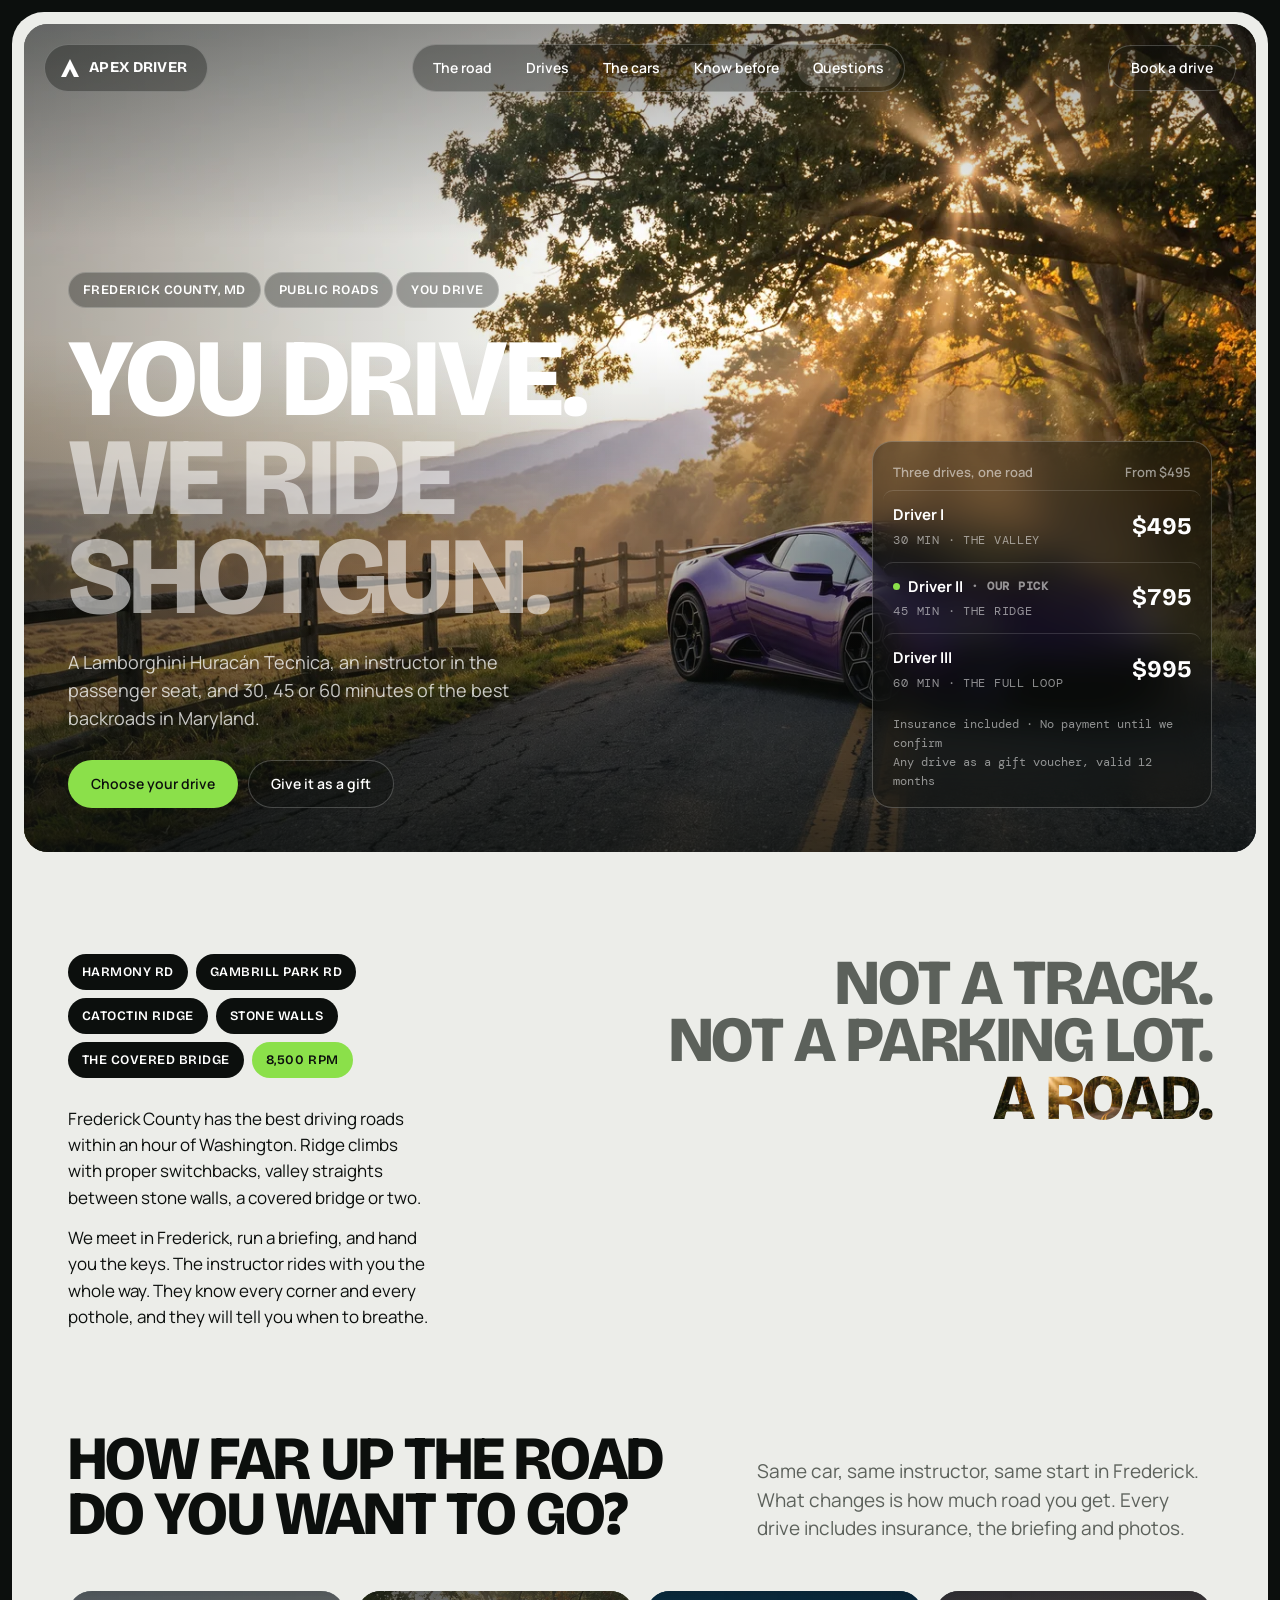
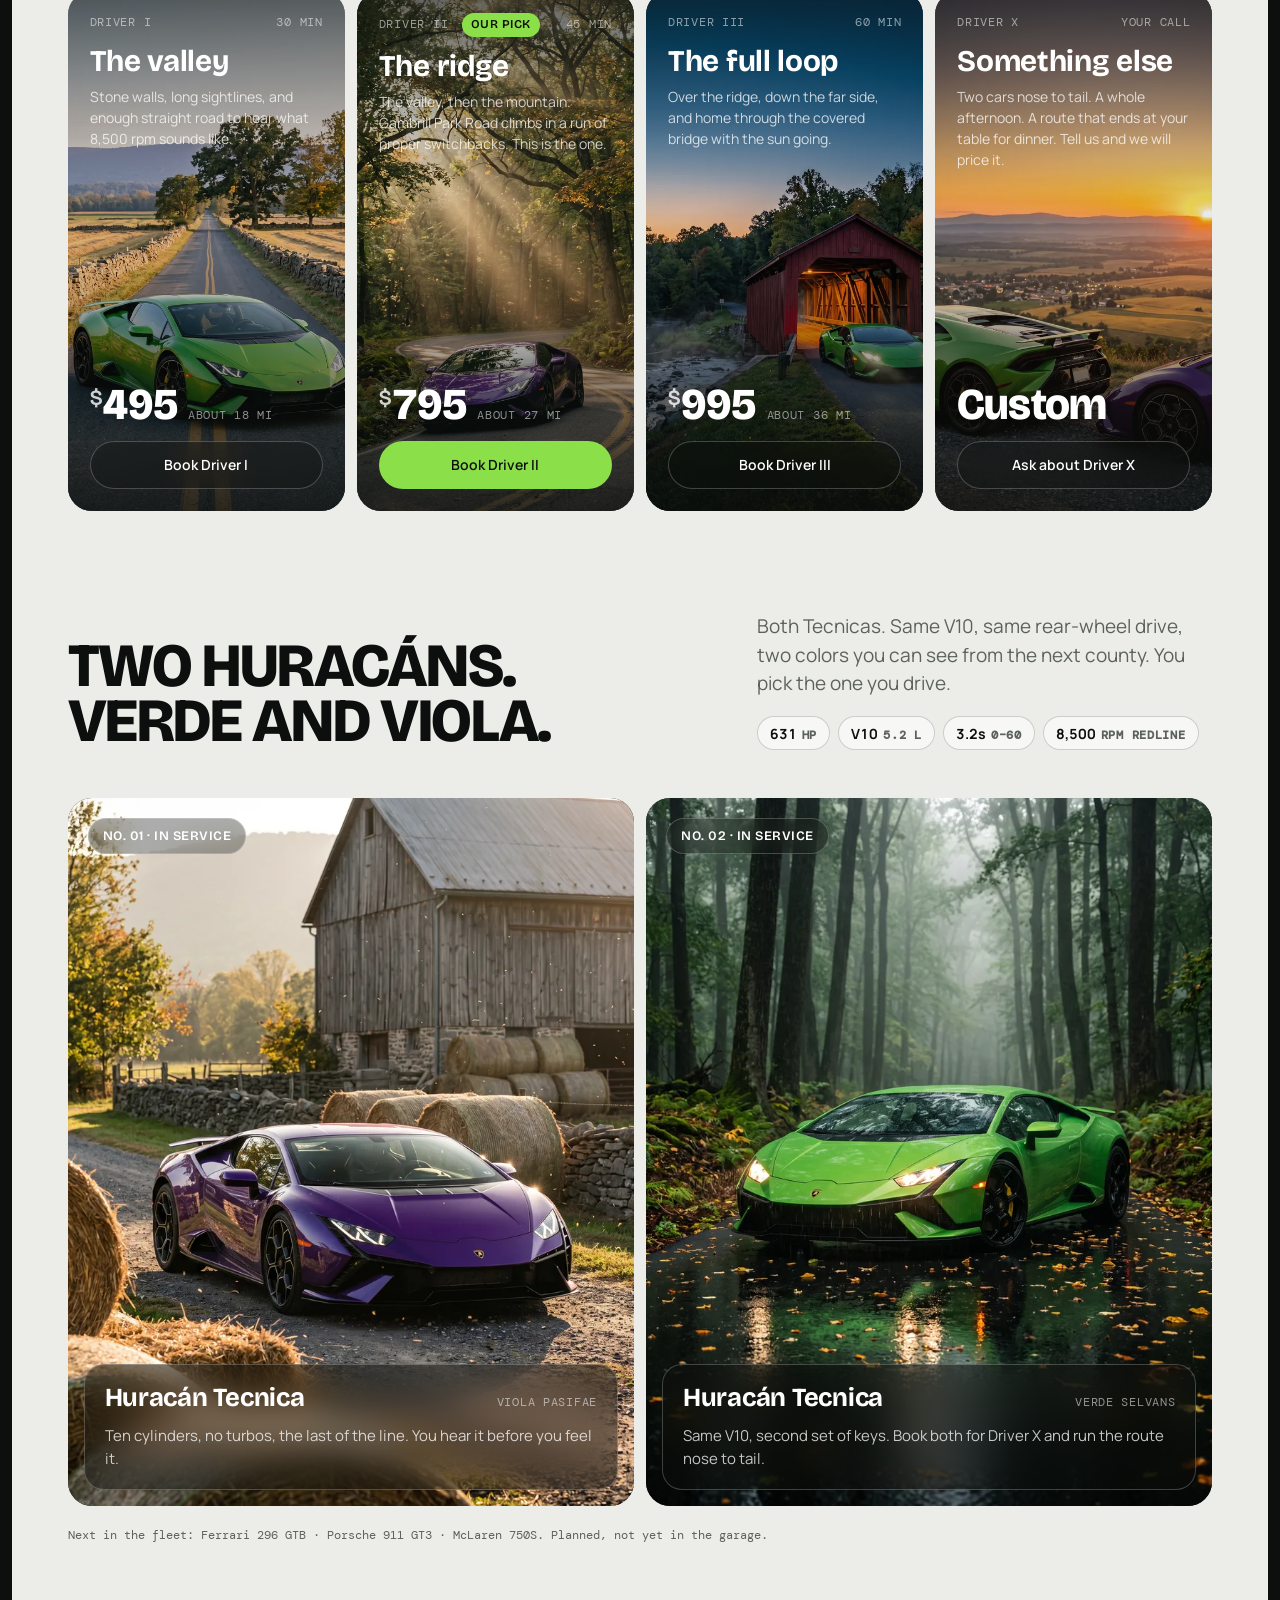
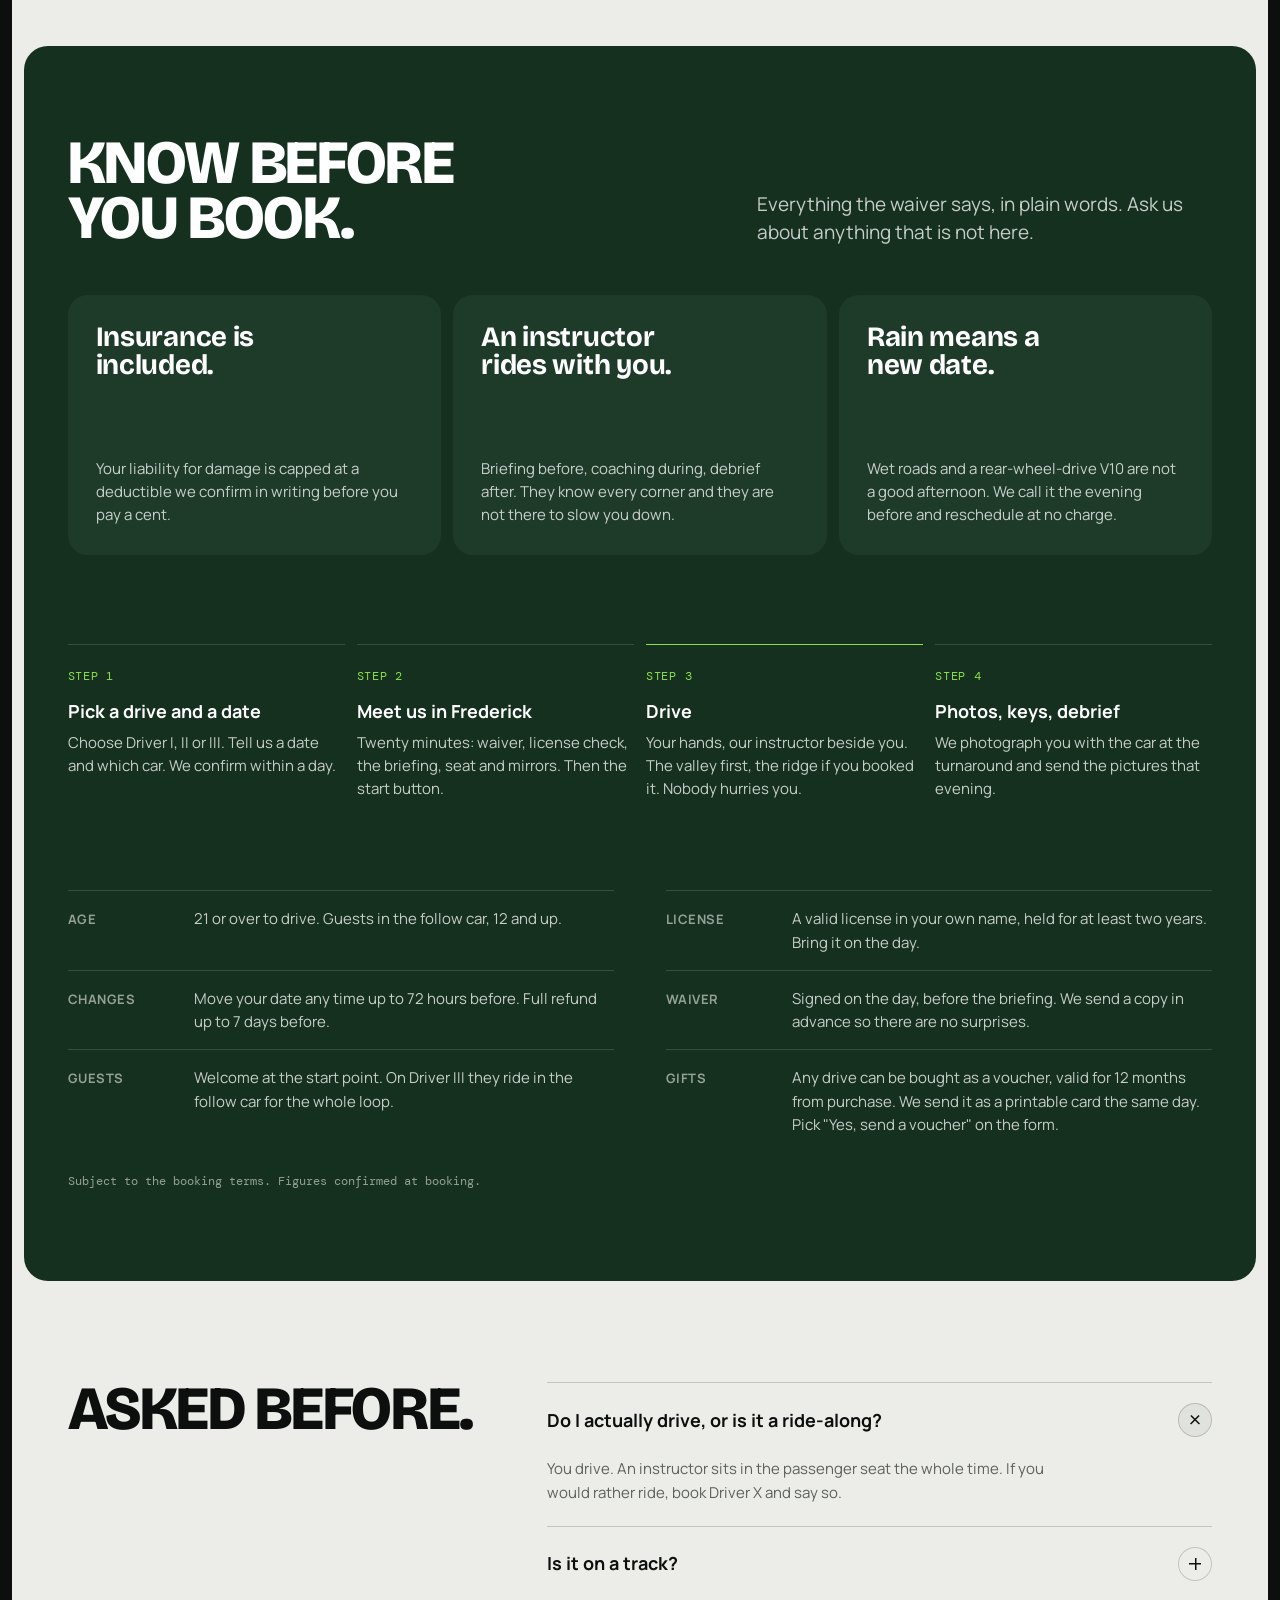
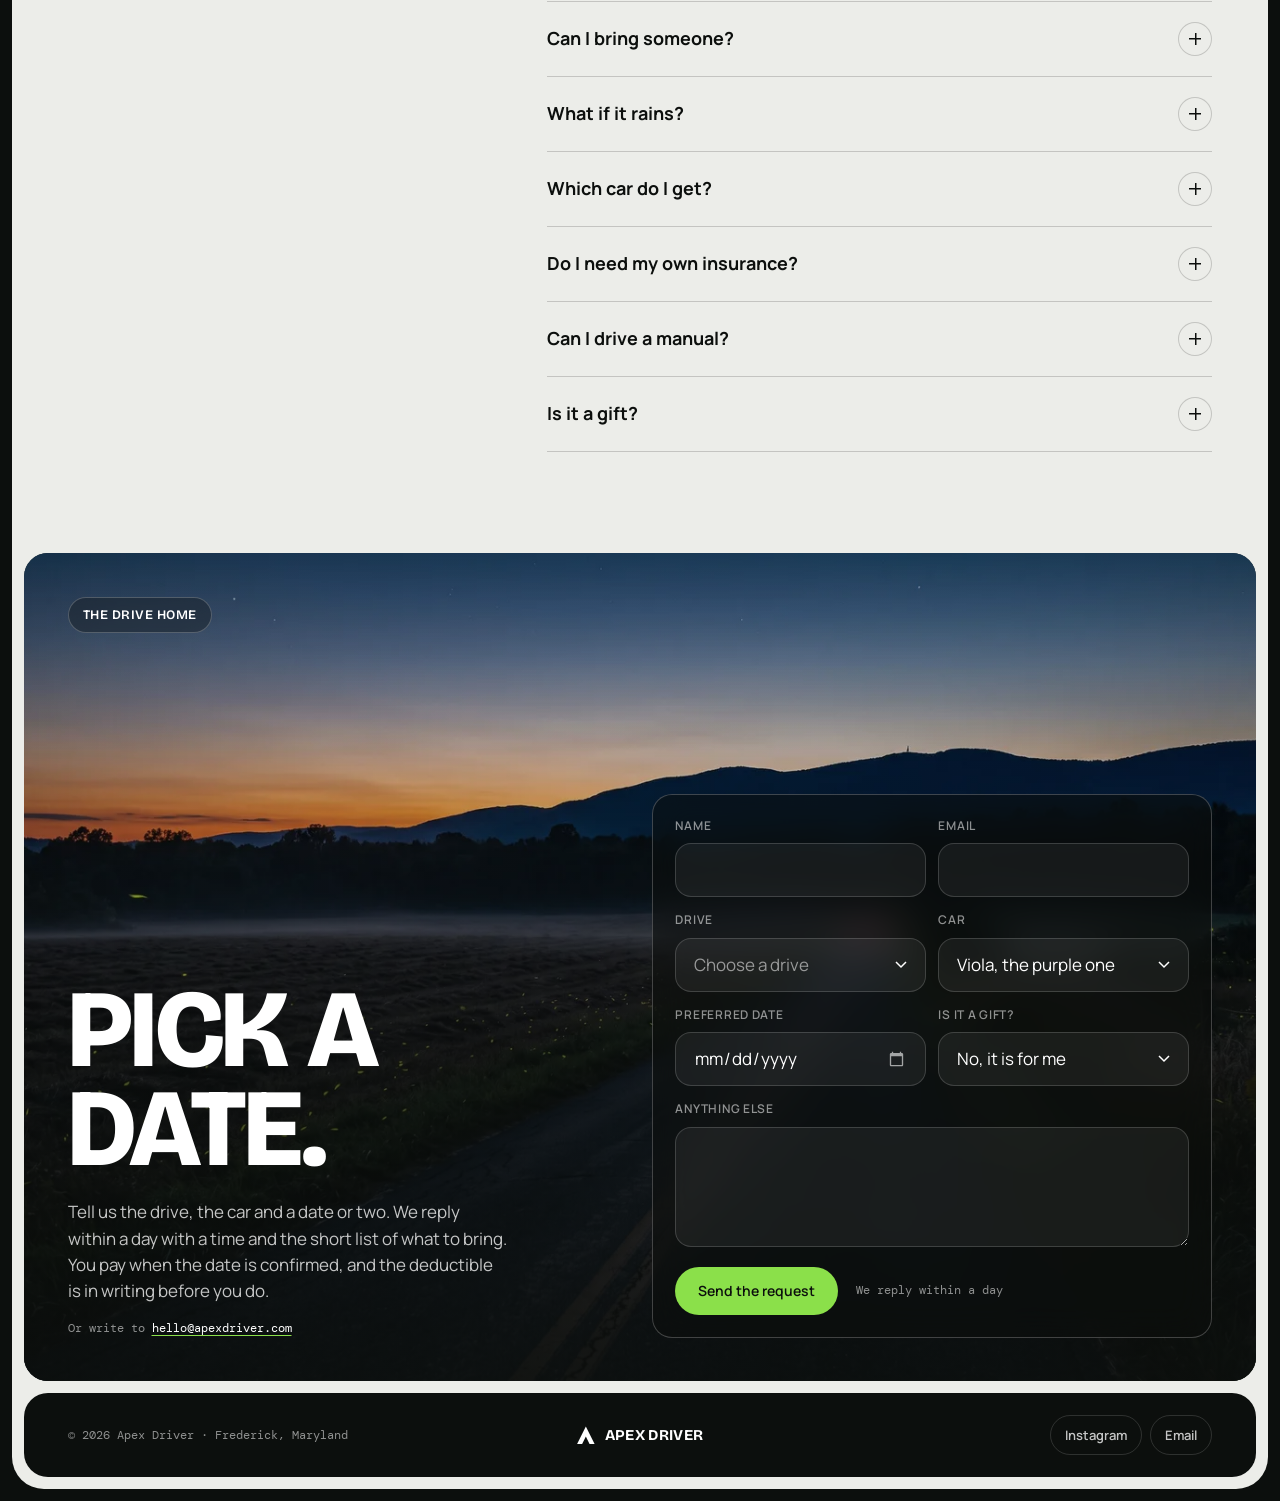
==== commit 054ad7cc: "Polish pass: ease-out entrances, press feedback, sheet and FAQ transitions - Add --ease-out and --ea" ====
--- a/index.html
+++ b/index.html
@@ -21,7 +21,7 @@
 
   <link rel="preload" as="image" media="(min-width: 641px)" href="assets/v3/hero-ridge-1600.webp" imagesrcset="assets/v3/hero-ridge-900.webp 900w, assets/v3/hero-ridge-1600.webp 1600w, assets/v3/hero-ridge-2400.webp 2400w" imagesizes="100vw">
   <link rel="preload" as="image" media="(max-width: 640px)" href="assets/v3/hero-ridge-tall-800.webp" imagesrcset="assets/v3/hero-ridge-tall-800.webp 800w, assets/v3/hero-ridge-tall-1200.webp 1200w" imagesizes="100vw">
-  <link rel="stylesheet" href="styles.css?v=3.4">
+  <link rel="stylesheet" href="styles.css?v=3.5">
 
   <script>
     /* Arms the hero sequence, reveals and ambient video before first paint.
@@ -81,11 +81,11 @@
       <button class="pill pill--glass sheet__close" type="button" aria-label="Close menu">Close</button>
     </div>
     <nav class="sheet__links" aria-label="Sections">
-      <a class="sheet__link display" href="#road">The road</a>
-      <a class="sheet__link display" href="#drives">Drives</a>
-      <a class="sheet__link display" href="#fleet">The cars</a>
-      <a class="sheet__link display" href="#know">Know before</a>
-      <a class="sheet__link display" href="#faq">Questions</a>
+      <a class="sheet__link display" href="#road" style="--i:0">The road</a>
+      <a class="sheet__link display" href="#drives" style="--i:1">Drives</a>
+      <a class="sheet__link display" href="#fleet" style="--i:2">The cars</a>
+      <a class="sheet__link display" href="#know" style="--i:3">Know before</a>
+      <a class="sheet__link display" href="#faq" style="--i:4">Questions</a>
     </nav>
     <a class="pill pill--verde sheet__cta" href="#drives">Choose your drive</a>
   </div>
--- a/styles.css
+++ b/styles.css
@@ -40,7 +40,11 @@
   --font-body: Manrope, "Helvetica Neue", Arial, sans-serif;
   --font-mono: "DM Mono", ui-monospace, SFMono-Regular, Menlo, monospace;
 
+  /* --ease for colour hovers; --ease-out for anything entering; --ease-in-out
+     for things that morph while on screen. */
   --ease: cubic-bezier(0.2, 0, 0.2, 1);
+  --ease-out: cubic-bezier(0.23, 1, 0.32, 1);
+  --ease-in-out: cubic-bezier(0.77, 0, 0.175, 1);
 }
 
 /* ---------- reset ---------- */
@@ -118,22 +122,25 @@
   font-weight: 600; font-size: 14px; line-height: 1;
   text-decoration: none; white-space: nowrap; cursor: pointer;
   transition: background-color 180ms var(--ease), color 180ms var(--ease),
-              border-color 180ms var(--ease), transform 180ms var(--ease);
-}
-.pill:active { transform: scale(0.98); }
+              border-color 180ms var(--ease), transform 140ms var(--ease-out);
+}
+.pill:active { transform: scale(0.97); }
 .pill--verde { background: var(--verde); color: var(--ink); }
-.pill--verde:hover { background: var(--verde-2); }
 .pill--ink { background: var(--ink); color: #fff; }
-.pill--ink:hover { background: var(--ink-2); }
 .pill--glass {
   background: var(--glass); color: #fff; border-color: var(--glass-line);
   backdrop-filter: blur(14px); -webkit-backdrop-filter: blur(14px);
 }
-.pill--glass:hover { background: rgba(255, 255, 255, 0.16); }
 .pill--paper { background: rgba(255, 255, 255, 0.92); color: var(--ink); }
-.pill--paper:hover { background: #fff; }
 .pill--outline { border-color: var(--line-2); color: var(--ink); background: transparent; }
-.pill--outline:hover { background: var(--ink); color: #fff; border-color: var(--ink); }
+/* Hover colours only where hover exists: on touch a tap would leave them stuck. */
+@media (hover: hover) and (pointer: fine) {
+  .pill--verde:hover { background: var(--verde-2); }
+  .pill--ink:hover { background: var(--ink-2); }
+  .pill--glass:hover { background: rgba(255, 255, 255, 0.16); }
+  .pill--paper:hover { background: #fff; }
+  .pill--outline:hover { background: var(--ink); color: #fff; border-color: var(--ink); }
+}
 .pill--sm { height: 40px; padding: 0 16px; font-size: 13px; }
 .pill svg { width: 14px; height: 14px; }
 
@@ -202,7 +209,8 @@
   font-weight: 600; font-size: 14px;
   transition: background-color 160ms var(--ease);
 }
-.nav__link:hover, .nav__link.on { background: rgba(255, 255, 255, 0.14); }
+.nav__link.on { background: rgba(255, 255, 255, 0.14); }
+@media (hover: hover) and (pointer: fine) { .nav__link:hover { background: rgba(255, 255, 255, 0.14); } }
 .lockup {
   display: inline-flex; align-items: center; gap: 10px; height: 38px; padding: 0 16px 0 12px;
   color: #fff; text-decoration: none;
@@ -218,7 +226,7 @@
 /* Glass over the hero, paper once the hero has scrolled under: the verde
    primary is always the one in the flow, never the fixed one. */
 .nav--solid .nav__cta { background: rgba(255, 255, 255, 0.92); color: var(--ink); border-color: transparent; }
-.nav--solid .nav__cta:hover { background: #fff; }
+@media (hover: hover) and (pointer: fine) { .nav--solid .nav__cta:hover { background: #fff; } }
 .nav__menu { display: none; height: 46px; }
 .nav--solid .nav__menu { background: rgba(12, 15, 13, 0.82); }
 @media (max-width: 900px) {
@@ -235,7 +243,22 @@
   background: rgba(12, 15, 13, 0.9); color: #fff;
   backdrop-filter: blur(20px); -webkit-backdrop-filter: blur(20px);
 }
-.sheet[hidden] { display: none; }
+/* Fade and settle in, out faster. display transitions discretely where the
+   browser allows it; elsewhere the sheet simply toggles as before. */
+.sheet {
+  transition: opacity 220ms var(--ease-out), transform 220ms var(--ease-out), display 220ms allow-discrete;
+  @starting-style { opacity: 0; transform: scale(0.98); }
+}
+.sheet[hidden] {
+  display: none; opacity: 0; transform: scale(0.98);
+  transition-duration: 160ms, 160ms, 160ms;
+}
+.sheet__links > * {
+  transition: opacity 260ms var(--ease-out), transform 260ms var(--ease-out), color 160ms var(--ease);
+  transition-delay: calc(60ms + var(--i, 0) * 40ms);
+  @starting-style { opacity: 0; transform: translateY(10px); }
+}
+.sheet[hidden] .sheet__links > * { opacity: 0; transform: translateY(10px); transition-delay: 0ms; transition-duration: 120ms; }
 .sheet__top { display: flex; justify-content: space-between; align-items: center; }
 .sheet__top .lockup { padding-left: 0; }
 .sheet__links { margin: auto 0; display: grid; gap: 4px; }
@@ -243,7 +266,7 @@
   display: block; padding: 8px 0; color: #fff; text-decoration: none;
   font-size: clamp(36px, 10vw, 56px);
 }
-.sheet__link:hover { color: var(--verde); }
+@media (hover: hover) and (pointer: fine) { .sheet__link:hover { color: var(--verde); } }
 .sheet__cta { align-self: flex-start; }
 .sheet-open { overflow: hidden; }
 
@@ -258,14 +281,14 @@
   background: rgba(12, 15, 13, 0.82); color: #fff; border: 1px solid var(--glass-line);
   backdrop-filter: blur(16px); -webkit-backdrop-filter: blur(16px);
   transform: translateY(calc(100% + 32px));
-  transition: transform 320ms var(--ease);
+  transition: transform 200ms var(--ease-out); /* leaving: quick */
 }
 .bar__text { display: flex; align-items: baseline; gap: 8px; font-size: 14px; white-space: nowrap; }
 .bar .mono { color: var(--on-dark-3); }
 .bar .pill { flex: none; }
 @media (max-width: 900px) { .bar { display: flex; } }
 @media (max-width: 480px) { .bar { padding-left: 14px; } .bar__text .mono { display: none; } }
-.is-past:not(.is-booking):not(.sheet-open) .bar { transform: none; }
+.is-past:not(.is-booking):not(.sheet-open) .bar { transform: none; transition-duration: 320ms; } /* arriving */
 
 /* ---------- hero ---------- */
 .hero {
@@ -309,9 +332,10 @@
   display: grid; grid-template-columns: 1fr auto; align-items: center; gap: 4px 14px;
   padding: 12px 10px; margin: 0 -10px; border-top: 1px solid var(--line-dark);
   border-radius: 10px; text-decoration: none; color: #fff;
-  transition: background-color 160ms var(--ease);
-}
-.ticket__row:hover { background: rgba(255,255,255,0.07); }
+  transition: background-color 160ms var(--ease), transform 140ms var(--ease-out);
+}
+.ticket__row:active { transform: scale(0.985); }
+@media (hover: hover) and (pointer: fine) { .ticket__row:hover { background: rgba(255,255,255,0.07); } }
 .ticket__name { font-weight: 700; font-size: 15px; display: flex; align-items: center; gap: 8px; }
 .ticket__name .dot { width: 7px; height: 7px; border-radius: 50%; background: var(--verde); }
 .ticket__meta { grid-column: 1; color: var(--on-dark-3); }
@@ -372,8 +396,10 @@
   display: flex; flex-direction: column; justify-content: space-between;
   padding: 22px; color: #fff; text-decoration: none;
   background: var(--ink-2);
-}
-.chapter .media img, .chapter .media video { transition: transform 900ms var(--ease); }
+  transition: transform 140ms var(--ease-out);
+}
+.chapter:active { transform: scale(0.99); }
+.chapter .media img, .chapter .media video { transition: transform 900ms var(--ease-in-out); }
 .chapter__scrim {
   position: absolute; inset: 0; pointer-events: none;
   background:
@@ -407,7 +433,7 @@
   display: flex; align-items: flex-end; padding: 16px;
   background: var(--ink-2); color: #fff;
 }
-.car .media img, .car .media video { transition: transform 900ms var(--ease); }
+.car .media img, .car .media video { transition: transform 900ms var(--ease-in-out); }
 /* Photograph scale on hover only where hover exists: on touch it would fire
    on tap and stick. */
 @media (hover: hover) and (pointer: fine) {
@@ -484,10 +510,20 @@
   background:
     linear-gradient(var(--ink), var(--ink)) center / 12px 1.5px no-repeat,
     linear-gradient(var(--ink), var(--ink)) center / 1.5px 12px no-repeat;
-  transition: transform 240ms var(--ease), background-color 160ms var(--ease);
+  transition: transform 240ms var(--ease-in-out), background-color 160ms var(--ease);
 }
 .faq__item[open] .faq__q::after { transform: rotate(45deg); background-color: var(--mist-2); }
 .faq__a { padding: 0 0 22px; max-width: 60ch; color: var(--stone); }
+/* The answer opens with the icon: real height where the browser can
+   interpolate to auto, and a short fade everywhere. */
+.faq__item { interpolate-size: allow-keywords; }
+.faq__item::details-content {
+  height: 0; overflow: clip;
+  transition: height 240ms var(--ease-in-out), content-visibility 240ms allow-discrete;
+}
+.faq__item[open]::details-content { height: auto; }
+.faq__item[open] .faq__a { animation: faq-in 200ms var(--ease-out) both; }
+@keyframes faq-in { from { opacity: 0; } }
 @media (max-width: 860px) { .faq__grid { grid-template-columns: 1fr; } }
 
 /* ---------- book: the drive home, with the form on the photograph ---------- */
@@ -528,9 +564,9 @@
   width: 100%; height: 54px; padding: 0 18px;
   border-radius: 16px; border: 1px solid rgba(255,255,255,0.16);
   background: rgba(255,255,255,0.06); color: #fff; caret-color: var(--verde);
-  transition: border-color 160ms var(--ease), background-color 160ms var(--ease);
-}
-.input:hover { border-color: rgba(255,255,255,0.32); }
+  transition: border-color 160ms var(--ease), background-color 160ms var(--ease), box-shadow 160ms var(--ease);
+}
+@media (hover: hover) and (pointer: fine) { .input:hover { border-color: rgba(255,255,255,0.32); } }
 .input:focus { outline: none; border-color: var(--verde); box-shadow: 0 0 0 1px var(--verde); background: rgba(255,255,255,0.09); }
 .input.is-invalid { border-color: #FF7A59; box-shadow: 0 0 0 1px #FF7A59; }
 select.input:invalid, select.input option[value=""] { color: var(--on-dark-3); }
@@ -545,6 +581,10 @@
 .form__actions { display: flex; align-items: center; gap: 18px; flex-wrap: wrap; margin-top: 6px; }
 .form__error { grid-column: 1 / -1; color: #FF9A80; }
 .form__done { grid-column: 1 / -1; color: var(--on-dark-2); }
+.form__error, .form__done {
+  transition: opacity 200ms var(--ease-out);
+  @starting-style { opacity: 0; }
+}
 
 /* ---------- footer (ink) ---------- */
 .footer {
@@ -554,7 +594,7 @@
 .footer .lockup { justify-self: center; padding: 0; }
 .footer__links { justify-self: end; display: flex; gap: 8px; }
 .footer__links .pill { height: 40px; padding: 0 14px; font-size: 13px; border-color: var(--line-dark); color: var(--on-dark-2); }
-.footer__links .pill:hover { color: #fff; border-color: #fff; background: transparent; }
+@media (hover: hover) and (pointer: fine) { .footer__links .pill:hover { color: #fff; border-color: #fff; background: transparent; } }
 .footer .mono, .book__copy .mono, .form__actions .mono { color: var(--on-dark-3); text-transform: none; letter-spacing: 0; }
 @media (max-width: 900px) { .book__grid { grid-template-columns: 1fr; margin-top: 32px; } .book { min-height: 0; } }
 @media (max-width: 720px) {
@@ -570,23 +610,23 @@
    It never depends on script.js. */
 .ad-motion .seq { opacity: 0; }
 .ad-motion.ad-fonts .seq {
-  animation: seq-in 640ms var(--ease) both;
-  animation-delay: calc(140ms + var(--i, 0) * 100ms);
+  animation: seq-in 560ms var(--ease-out) both;
+  animation-delay: calc(140ms + var(--i, 0) * 70ms);
 }
 @keyframes seq-in {
-  from { opacity: 0; transform: translateY(14px); }
+  from { opacity: 0; transform: translateY(12px); }
   to { opacity: 1; transform: none; }
 }
 /* Section reveals hide nothing until script.js has confirmed it is running (html.ad-js). */
-.ad-js .reveal { opacity: 0; transform: translateY(18px); }
+.ad-js .reveal { opacity: 0; transform: translateY(12px); }
 .ad-js .reveal.is-in {
   opacity: 1; transform: none;
-  transition: opacity 720ms var(--ease), transform 720ms var(--ease);
-}
-.ad-js .reveal-stagger > * { opacity: 0; transform: translateY(16px); }
+  transition: opacity 520ms var(--ease-out), transform 520ms var(--ease-out);
+}
+.ad-js .reveal-stagger > * { opacity: 0; transform: translateY(12px); }
 .ad-js .reveal-stagger.is-in > * {
   opacity: 1; transform: none;
-  transition: opacity 640ms var(--ease), transform 640ms var(--ease);
+  transition: opacity 520ms var(--ease-out), transform 520ms var(--ease-out);
 }
 .ad-js .reveal-stagger.is-in > :nth-child(2) { transition-delay: 80ms; }
 .ad-js .reveal-stagger.is-in > :nth-child(3) { transition-delay: 160ms; }
@@ -595,6 +635,11 @@
 @media (prefers-reduced-motion: reduce) {
   .chapter:hover .media img, .car:hover .media img { transform: none; }
   .faq__q::after, .bar { transition: none; }
+  /* Fewer movements, not zero: the fades stay, the travel goes. */
+  .chapter:active, .ticket__row:active, .pill:active { transform: none; }
+  .sheet, .sheet[hidden] { transform: none; }
+  .sheet__links > * { transform: none; transition-delay: 0ms; }
+  .faq__item::details-content { transition: none; }
 }
 
 @media (max-width: 640px) {
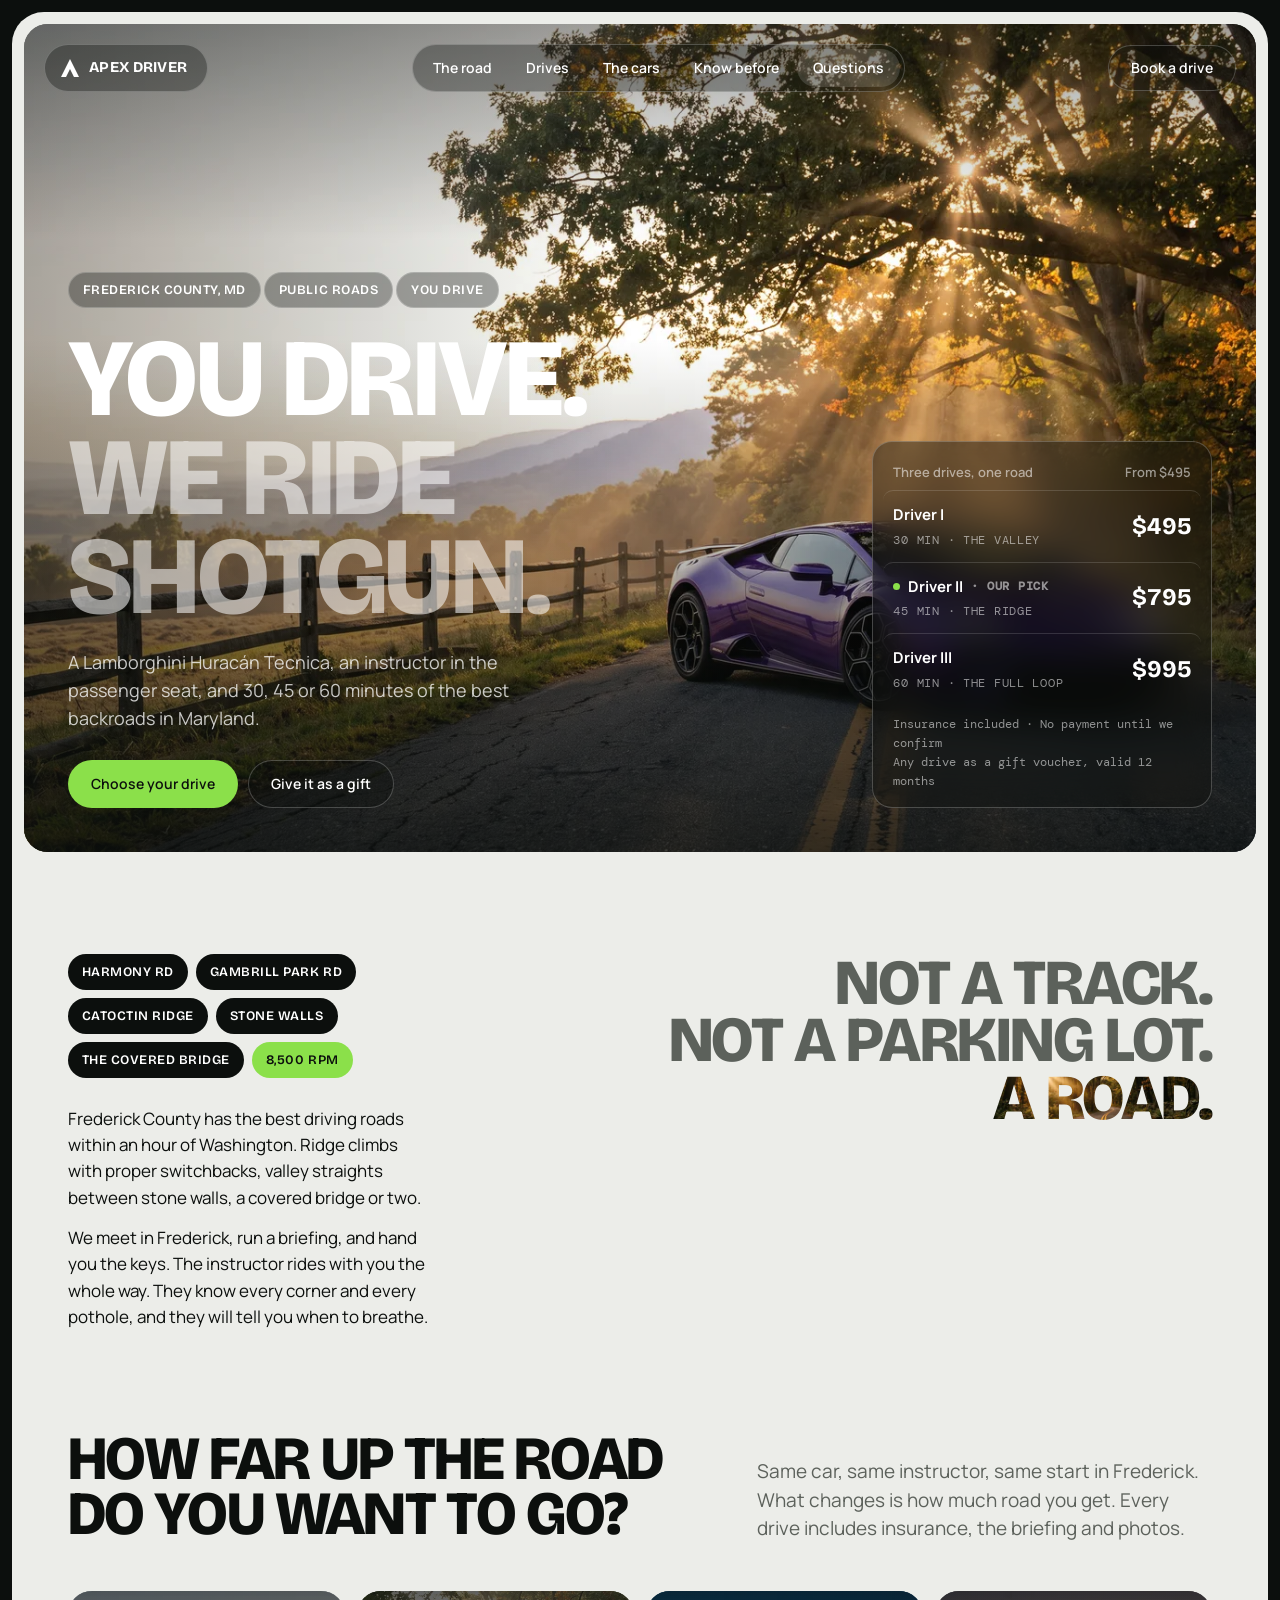
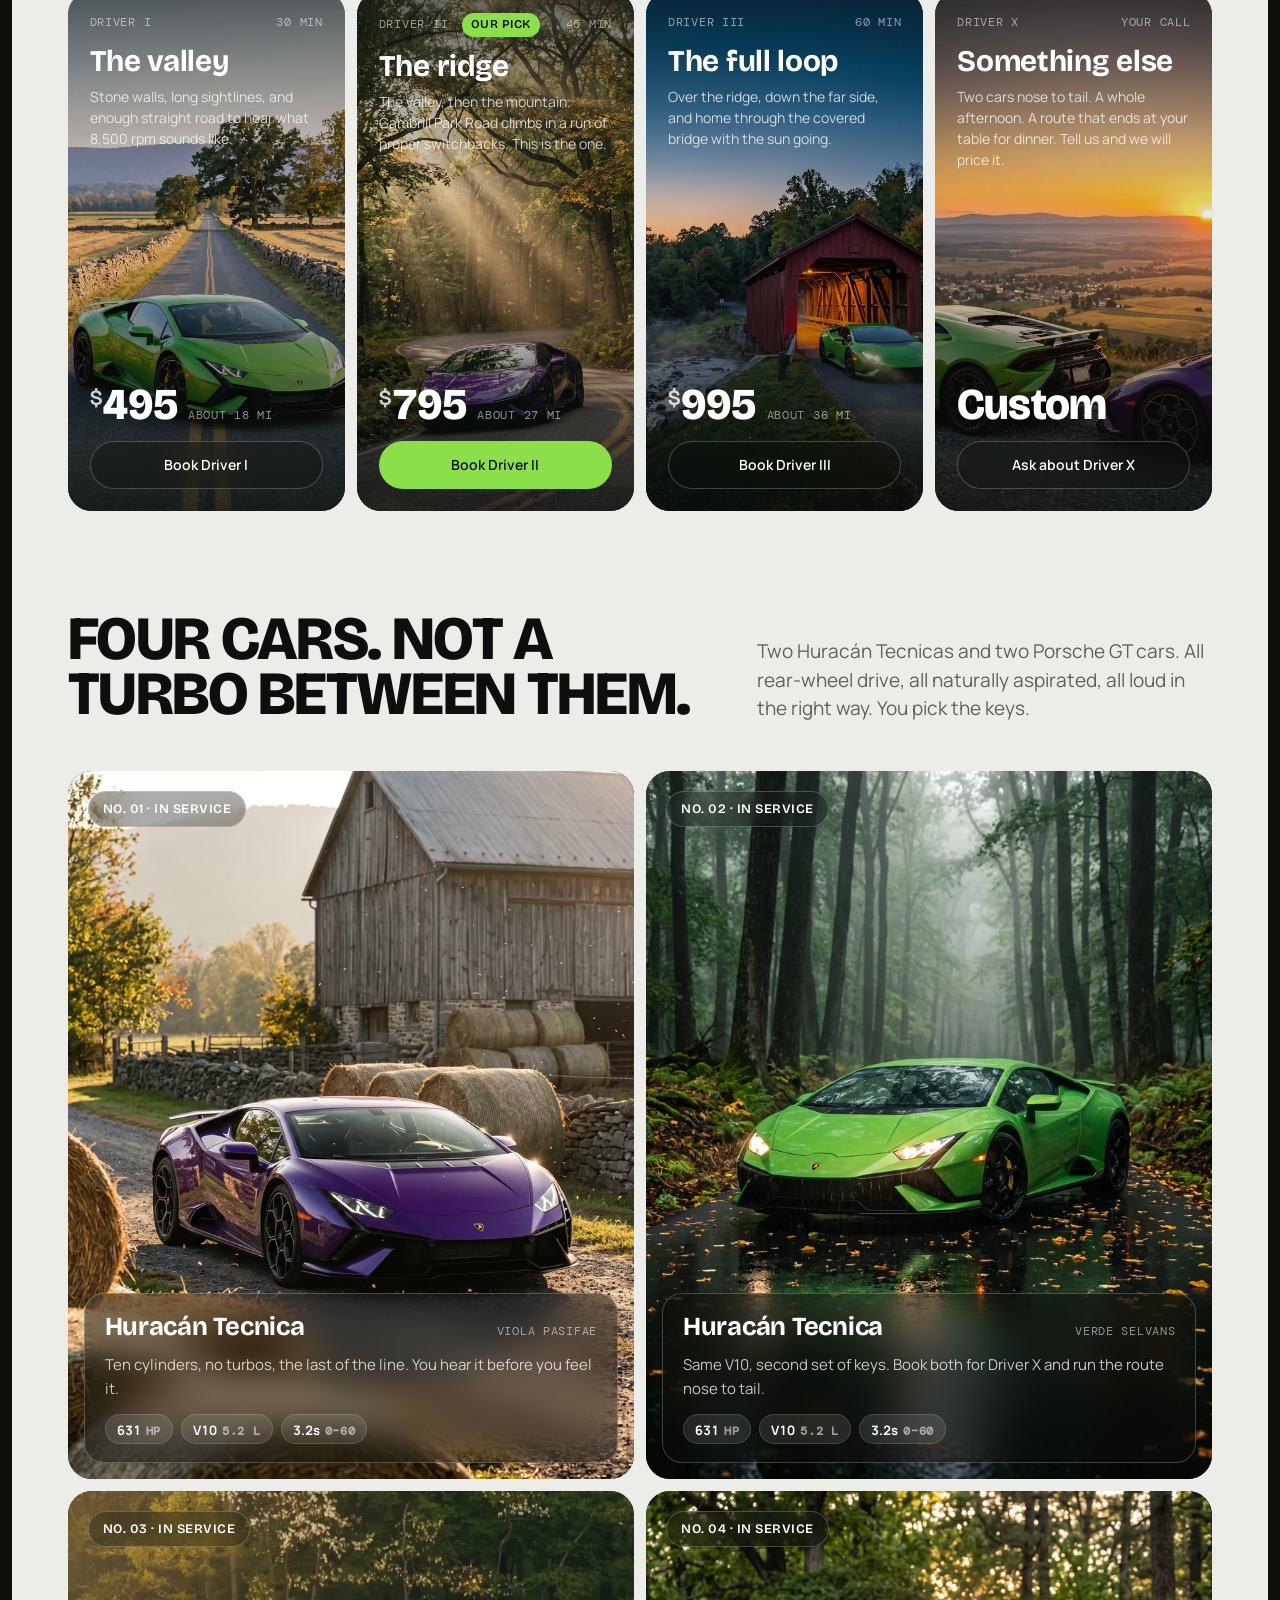
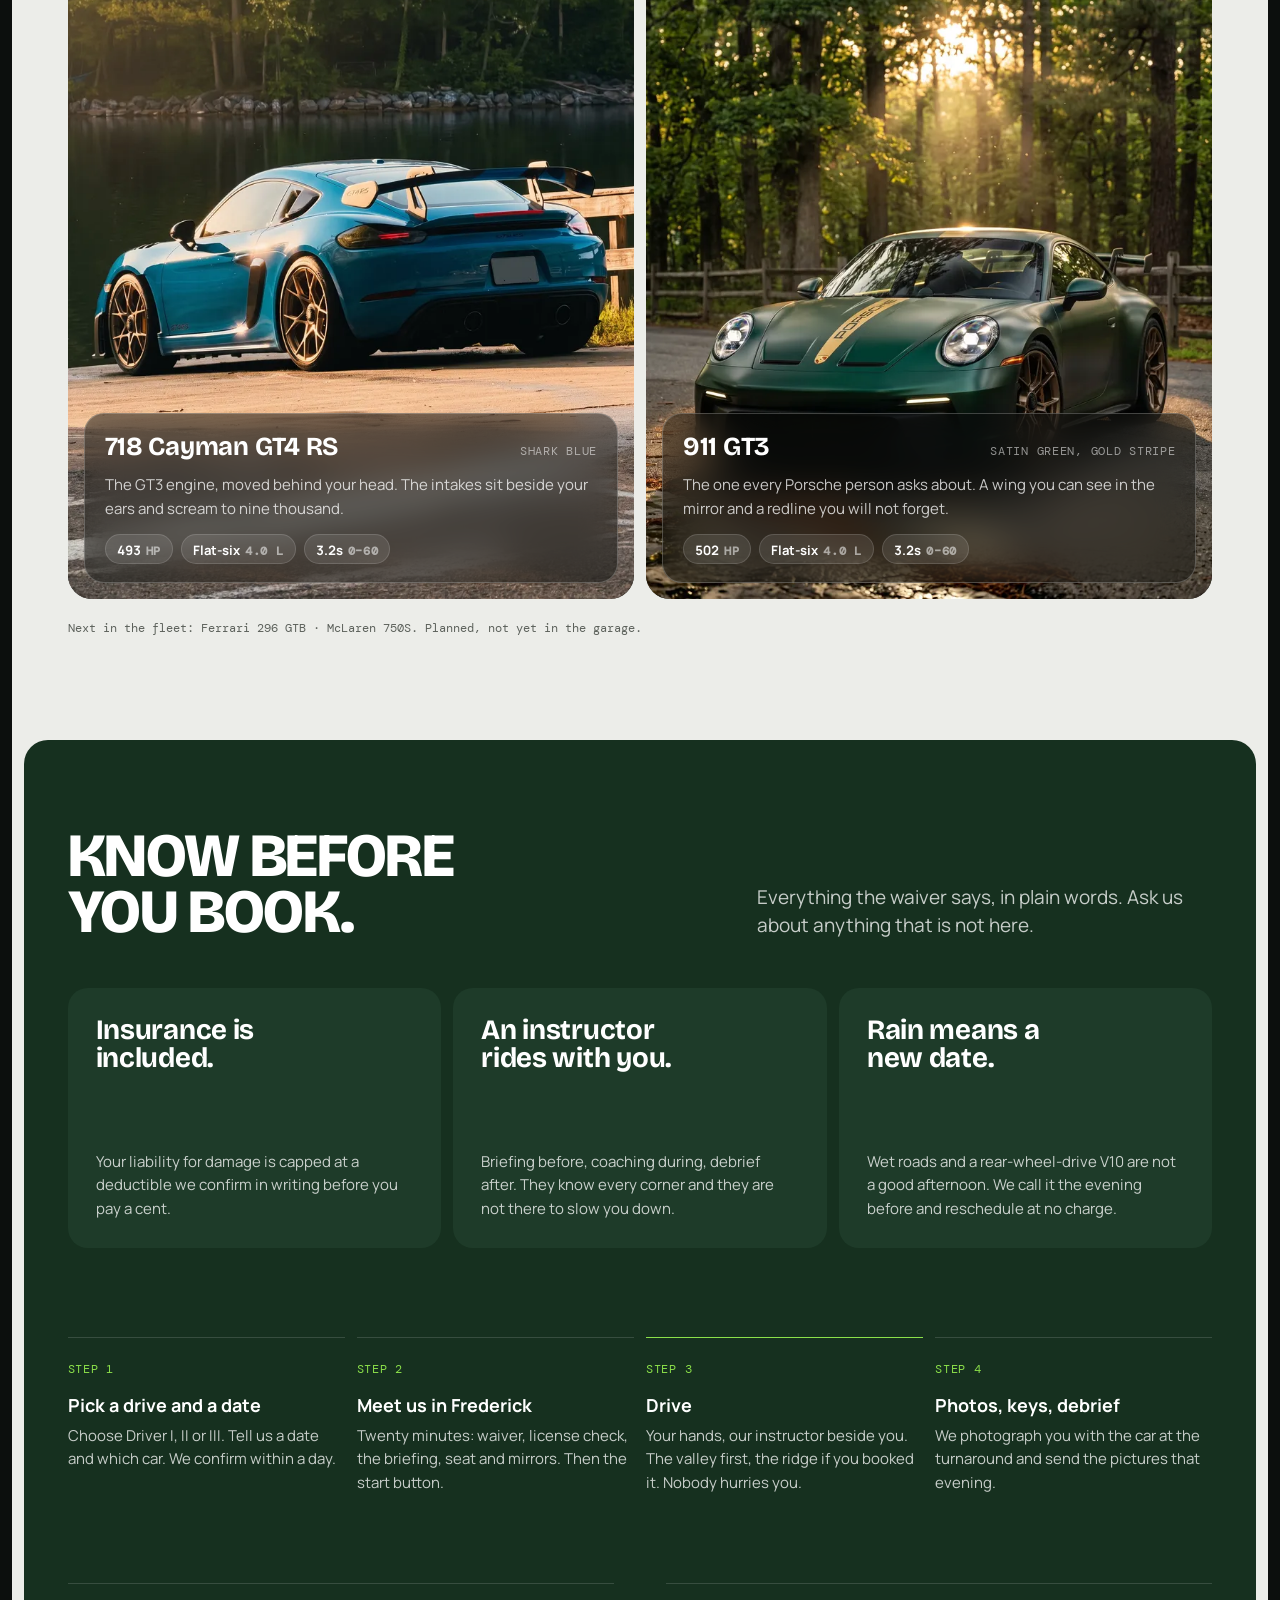
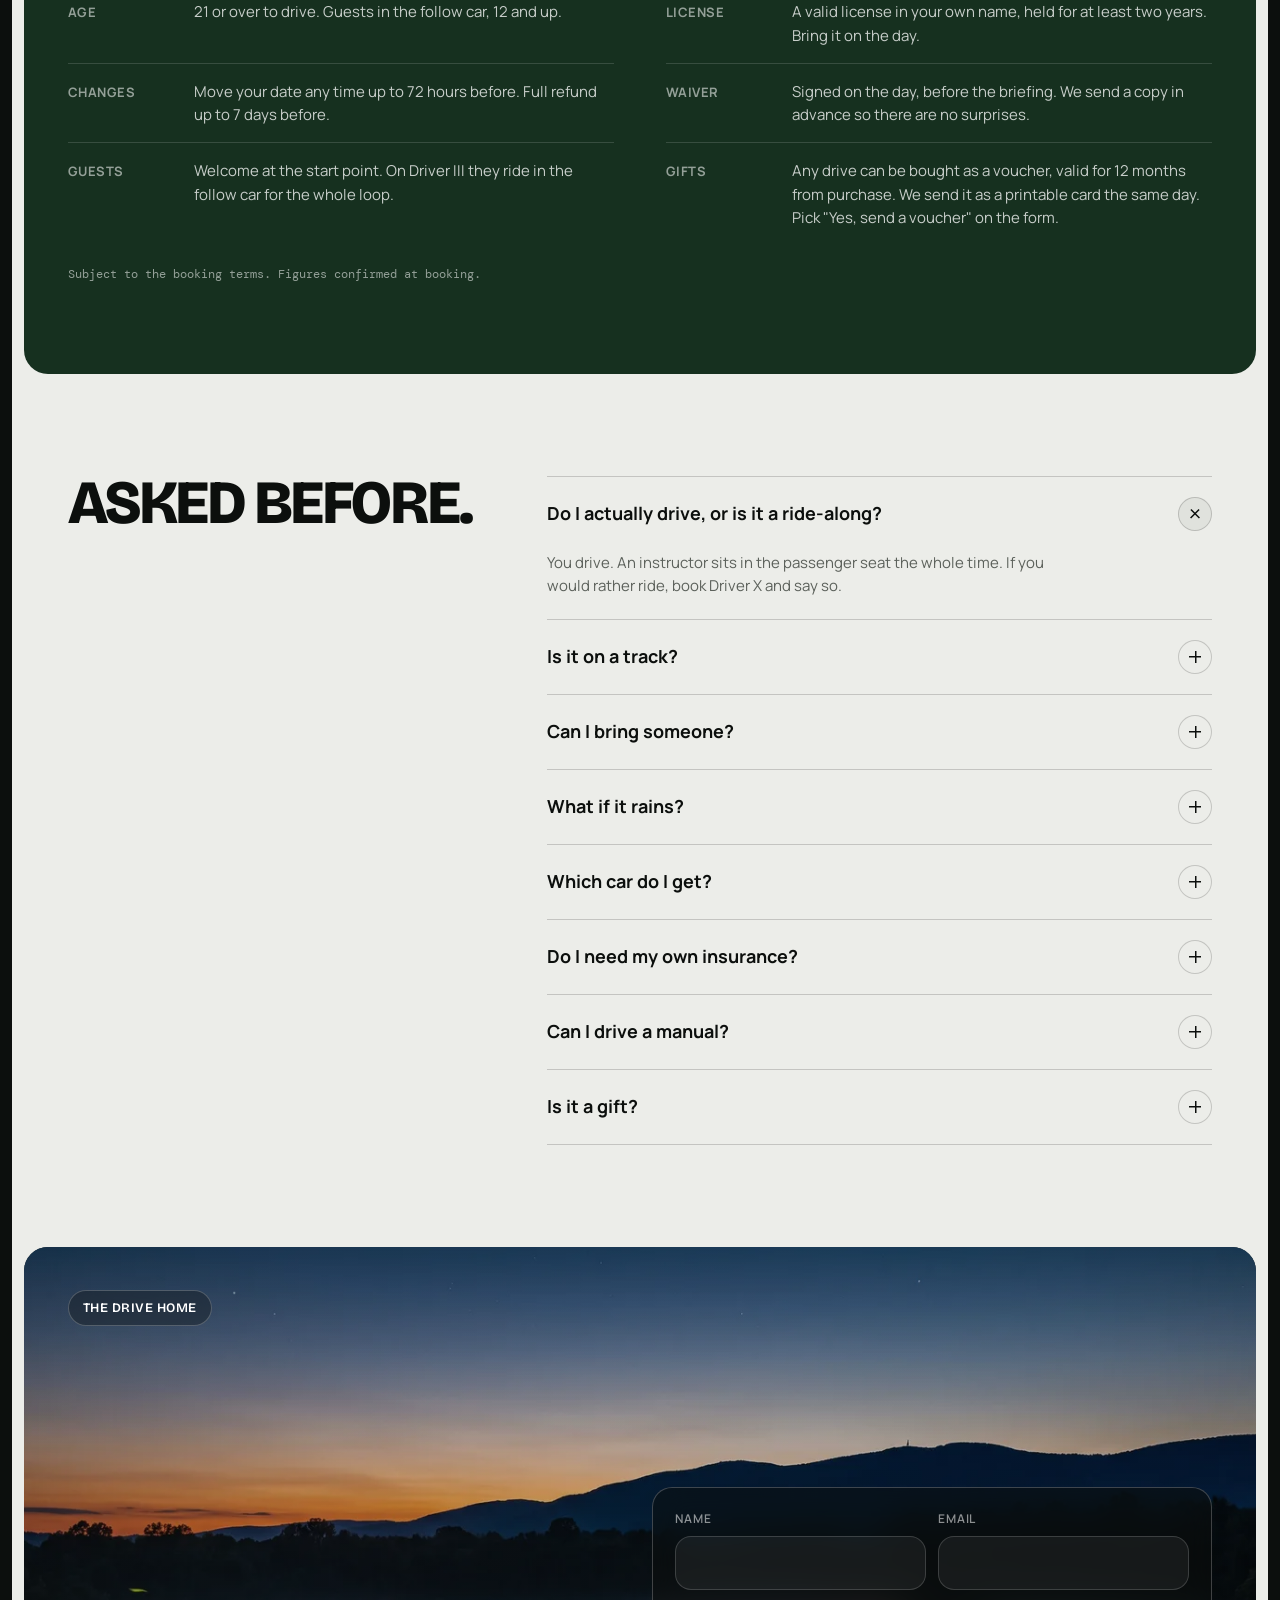
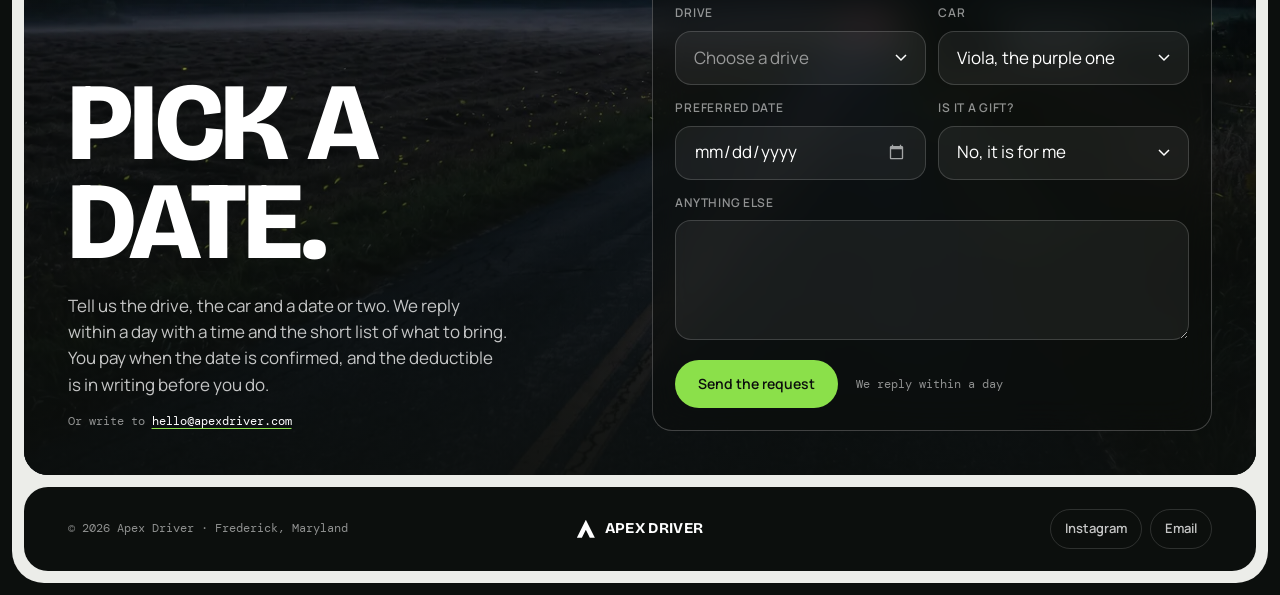
==== commit 22204f7f: "Fleet: add the Cayman GT4 RS and 911 GT3 as cars 03 and 04 Two real Porsches from the client's photo" ====
--- a/index.html
+++ b/index.html
@@ -271,22 +271,16 @@
     </section>
 
     <!-- =================================================================
-         THE CARS — two Huracáns in service; three more planned.
-         Cars 03 to 05 are PLACEHOLDERS until the client confirms.
+         THE CARS — two Huracáns and two Porsches in service; more planned.
+         Porsche colour names and 0–60 figures come from public specs and
+         are not yet client-confirmed. Cars 05+ remain PLACEHOLDERS.
          ================================================================= -->
     <section class="band" id="fleet" style="padding-top:0">
       <div class="wrap">
         <div class="band__head">
-          <h2 class="display h2">Two Huracáns. Verde and viola.</h2>
+          <h2 class="display h2">Four cars. Not a turbo between them.</h2>
           <div>
-            <p class="lede">Both Tecnicas. Same V10, same rear-wheel drive, two colors you can see from the next county. You pick the one you drive.</p>
-            <!-- The specs once, for both cars: they are mechanically identical. -->
-            <div class="specs specs--light" aria-label="Specifications, both cars">
-              <span class="spec">631 <span class="mono">hp</span></span>
-              <span class="spec">V10 <span class="mono">5.2 L</span></span>
-              <span class="spec">3.2s <span class="mono">0–60</span></span>
-              <span class="spec">8,500 <span class="mono">rpm redline</span></span>
-            </div>
+            <p class="lede">Two Huracán Tecnicas and two Porsche GT cars. All rear-wheel drive, all naturally aspirated, all loud in the right way. You pick the keys.</p>
           </div>
         </div>
 
@@ -305,6 +299,11 @@
                 <span class="mono">Viola Pasifae</span>
               </div>
               <p class="car__line">Ten cylinders, no turbos, the last of the line. You hear it before you feel it.</p>
+              <div class="specs specs--card" aria-label="Specifications">
+                <span class="spec">631 <span class="mono">hp</span></span>
+                <span class="spec">V10 <span class="mono">5.2 L</span></span>
+                <span class="spec">3.2s <span class="mono">0–60</span></span>
+              </div>
             </div>
           </article>
 
@@ -323,12 +322,61 @@
                 <span class="mono">Verde Selvans</span>
               </div>
               <p class="car__line">Same V10, second set of keys. Book both for Driver X and run the route nose to tail.</p>
+              <div class="specs specs--card" aria-label="Specifications">
+                <span class="spec">631 <span class="mono">hp</span></span>
+                <span class="spec">V10 <span class="mono">5.2 L</span></span>
+                <span class="spec">3.2s <span class="mono">0–60</span></span>
+              </div>
             </div>
           </article>
-        </div>
-
-        <!-- PLACEHOLDER cars 03 to 05: one line until the client confirms them. -->
-        <p class="fleet__next mono muted">Next in the fleet: Ferrari 296 GTB · Porsche 911 GT3 · McLaren 750S. Planned, not yet in the garage.</p>
+
+          <article class="car">
+            <div class="media">
+              <picture>
+                <source type="image/webp" srcset="assets/v3/fleet-gt4rs-800.webp 800w, assets/v3/fleet-gt4rs-1400.webp 1400w" sizes="(min-width: 760px) 50vw, 100vw">
+                <img src="assets/v3/fleet-gt4rs-1400.jpg" width="1400" height="1738" alt="The Shark Blue Porsche 718 Cayman GT4 RS from behind on a boat ramp at the lake, golden evening light on the trees across the water." loading="lazy" decoding="async">
+              </picture>
+            </div>
+            <span class="chip chip--glass car__tag">No. 03 · In service</span>
+            <div class="car__panel">
+              <div class="car__title">
+                <h3 class="h3">718 Cayman GT4 RS</h3>
+                <span class="mono">Shark Blue</span>
+              </div>
+              <p class="car__line">The GT3 engine, moved behind your head. The intakes sit beside your ears and scream to nine thousand.</p>
+              <div class="specs specs--card" aria-label="Specifications">
+                <span class="spec">493 <span class="mono">hp</span></span>
+                <span class="spec">Flat-six <span class="mono">4.0 L</span></span>
+                <span class="spec">3.2s <span class="mono">0–60</span></span>
+              </div>
+            </div>
+          </article>
+
+          <article class="car">
+            <div class="media">
+              <picture>
+                <source type="image/webp" srcset="assets/v3/fleet-gt3-800.webp 800w, assets/v3/fleet-gt3-1400.webp 1400w" sizes="(min-width: 760px) 50vw, 100vw">
+                <img src="assets/v3/fleet-gt3-1400.jpg" width="1400" height="1738" alt="The satin green Porsche 911 GT3 with its gold stripe, headlights on, on a forest road with the low sun breaking through the trees behind it." loading="lazy" decoding="async">
+              </picture>
+            </div>
+            <span class="chip chip--glass car__tag">No. 04 · In service</span>
+            <div class="car__panel">
+              <div class="car__title">
+                <h3 class="h3">911 GT3</h3>
+                <span class="mono">Satin green, gold stripe</span>
+              </div>
+              <p class="car__line">The one every Porsche person asks about. A wing you can see in the mirror and a redline you will not forget.</p>
+              <div class="specs specs--card" aria-label="Specifications">
+                <span class="spec">502 <span class="mono">hp</span></span>
+                <span class="spec">Flat-six <span class="mono">4.0 L</span></span>
+                <span class="spec">3.2s <span class="mono">0–60</span></span>
+              </div>
+            </div>
+          </article>
+        </div>
+
+        <!-- PLACEHOLDER cars 05+: one line until the client confirms them. -->
+        <p class="fleet__next mono muted">Next in the fleet: Ferrari 296 GTB · McLaren 750S. Planned, not yet in the garage.</p>
       </div>
     </section>
 
@@ -424,7 +472,7 @@
           </details>
           <details class="faq__item">
             <summary class="faq__q">Which car do I get?</summary>
-            <p class="body-sm faq__a">You choose when you book: the purple Huracán or the green one. They are mechanically identical. If you want both, that is Driver X.</p>
+            <p class="body-sm faq__a">You choose when you book: a Huracán Tecnica in purple or green, the 718 Cayman GT4 RS, or the 911 GT3. If you want two of them, that is Driver X.</p>
           </details>
           <details class="faq__item">
             <summary class="faq__q">Do I need my own insurance?</summary>
--- a/styles.css
+++ b/styles.css
@@ -462,6 +462,9 @@
 .band__head .specs { margin-top: 18px; }
 .specs--light .spec { background: var(--paper); border-color: var(--line-2); color: var(--ink); }
 .specs--light .spec .mono { color: var(--stone); }
+/* Specs per car, compact, on the glass panel. */
+.specs--card { margin-top: 14px; }
+.specs--card .spec { height: 30px; line-height: 30px; padding: 0 11px; font-size: 13px; }
 .fleet__next { margin-top: 20px; text-transform: none; letter-spacing: 0; }
 @media (max-width: 760px) { .fleet__grid { grid-template-columns: minmax(0, 1fr); } .car { min-height: 0; } }
 
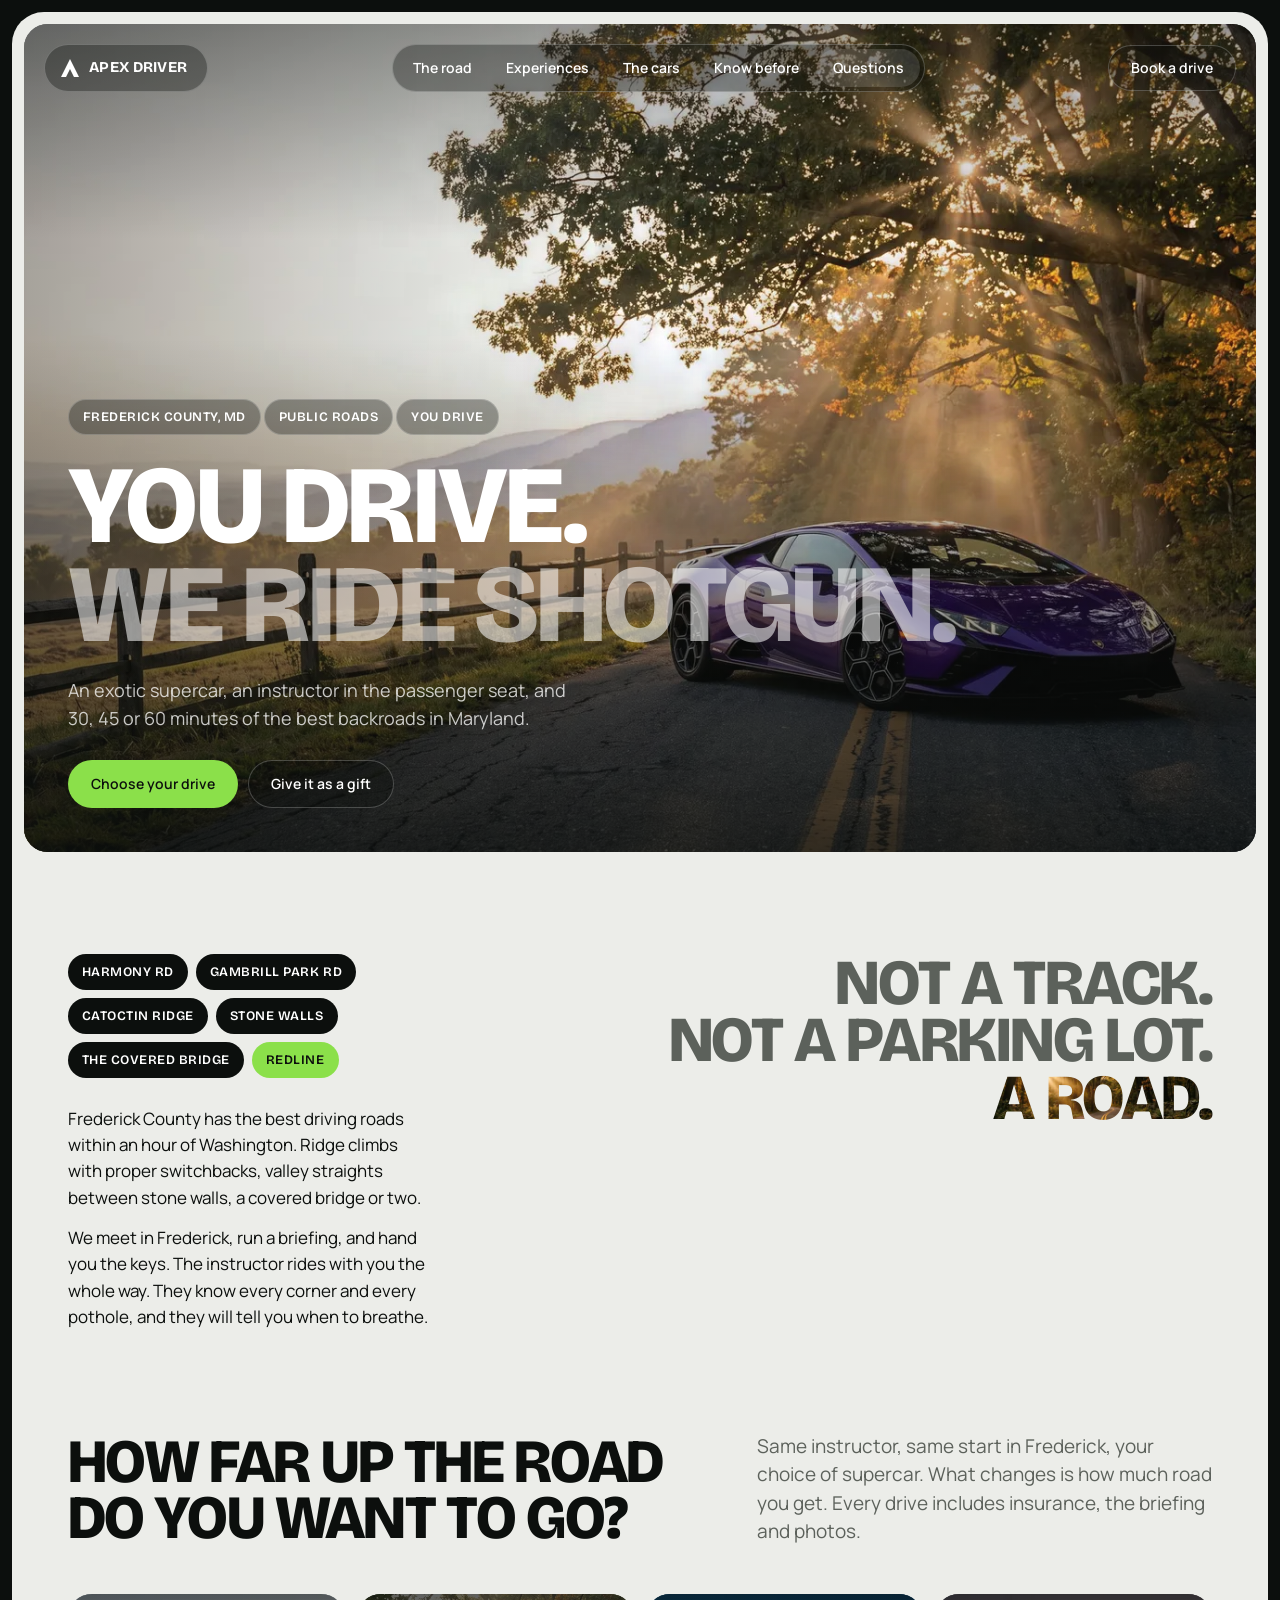
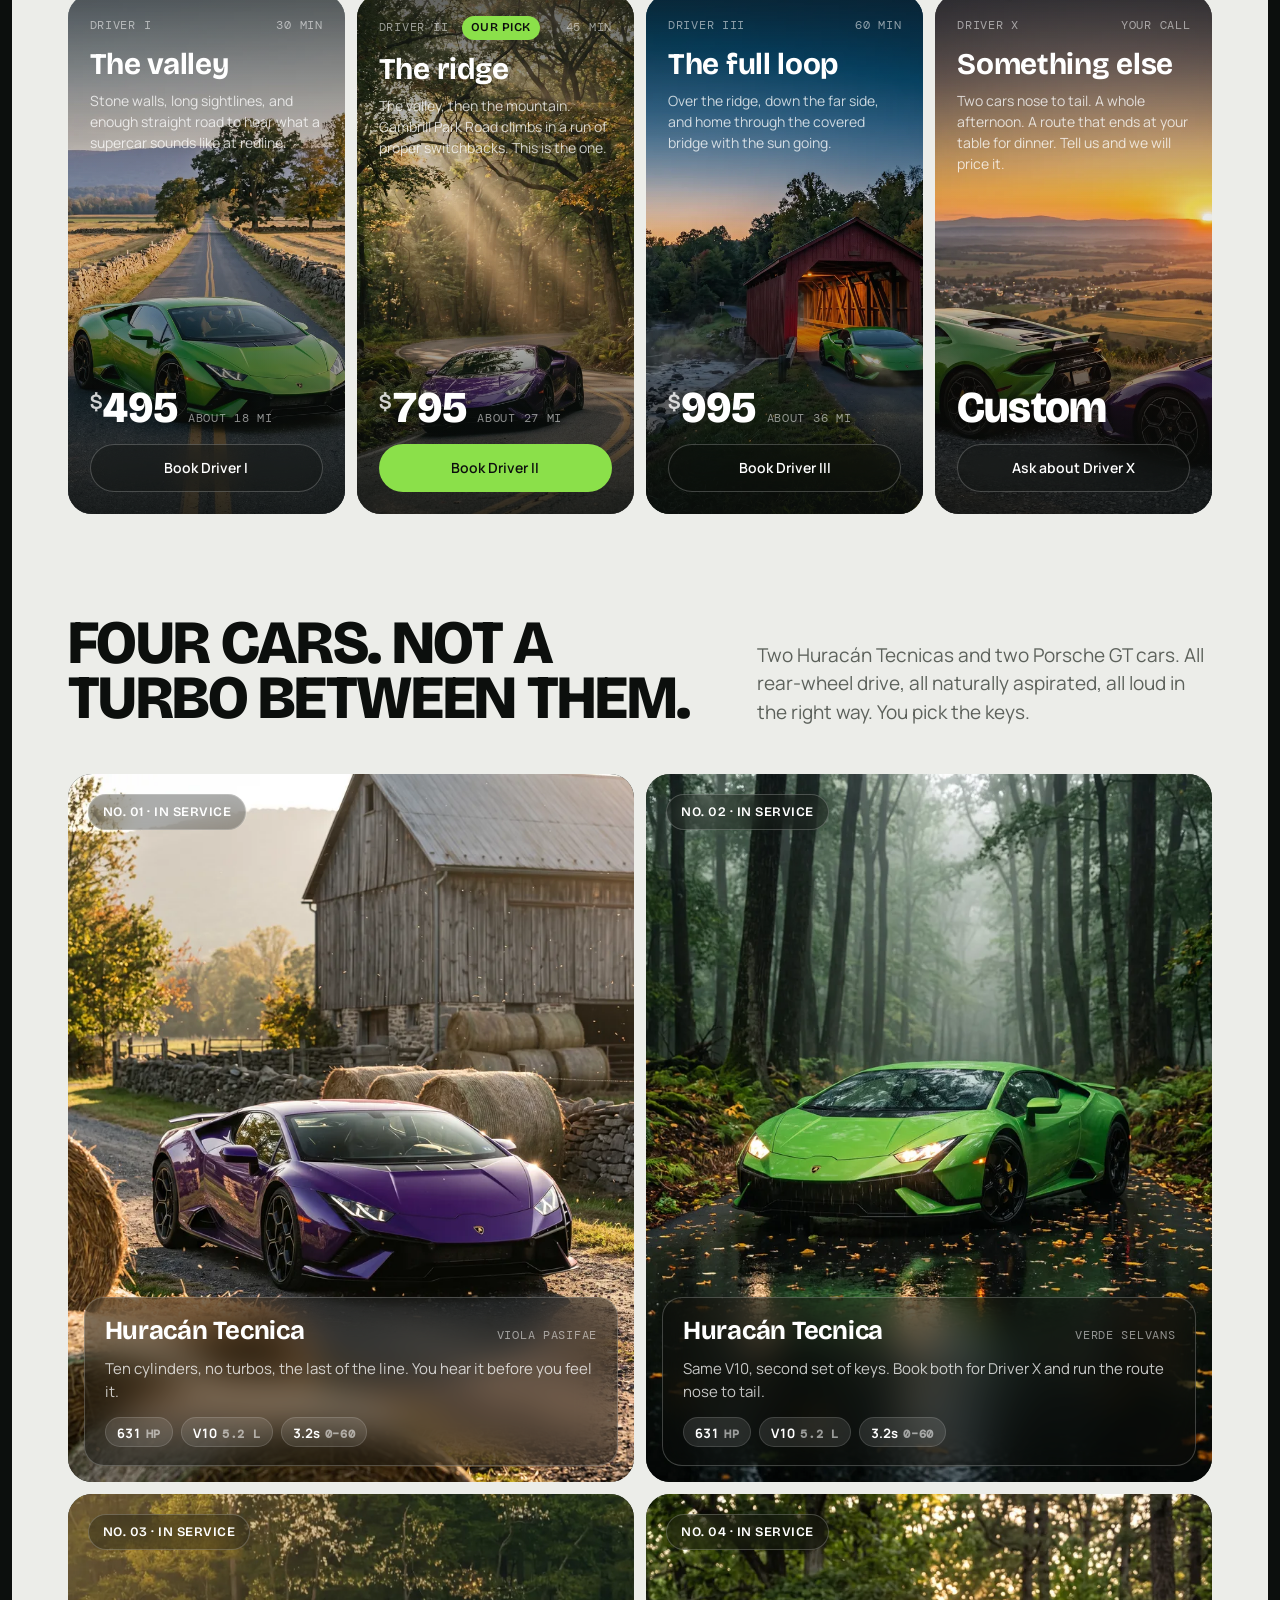
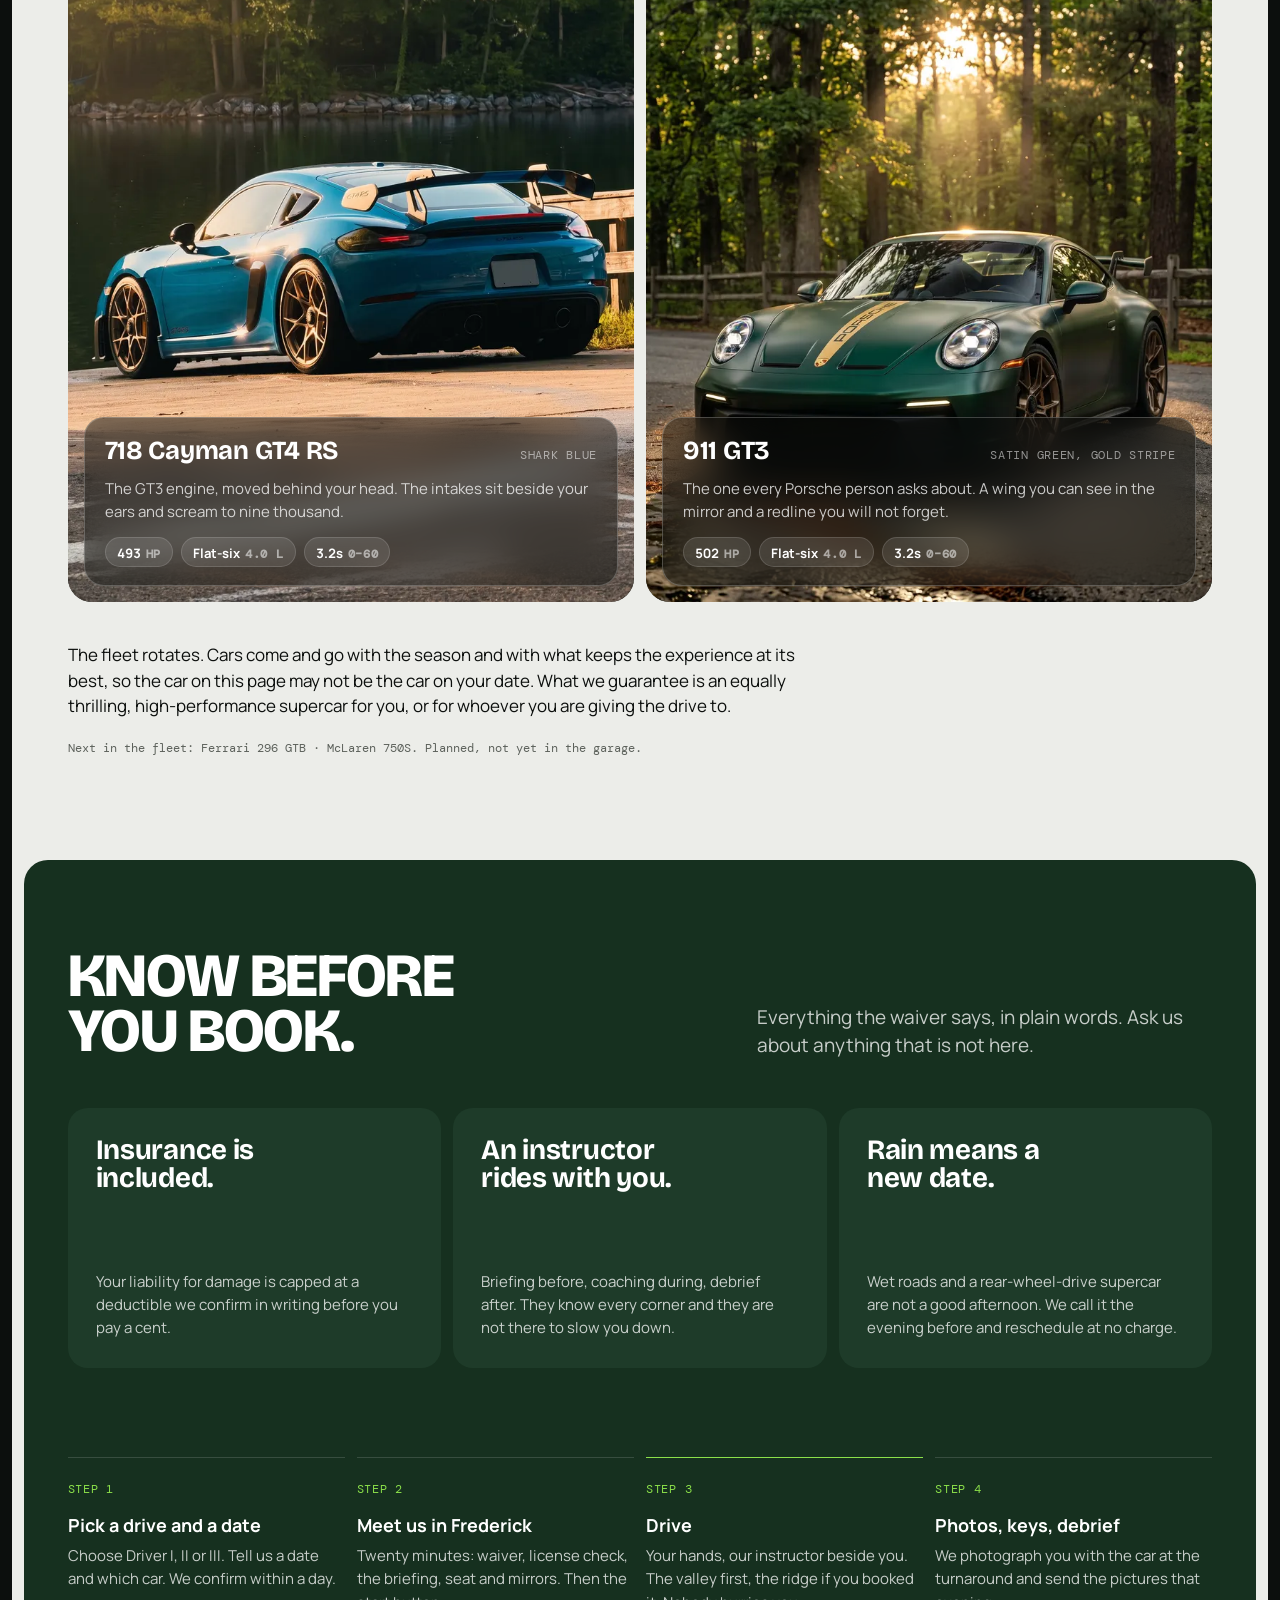
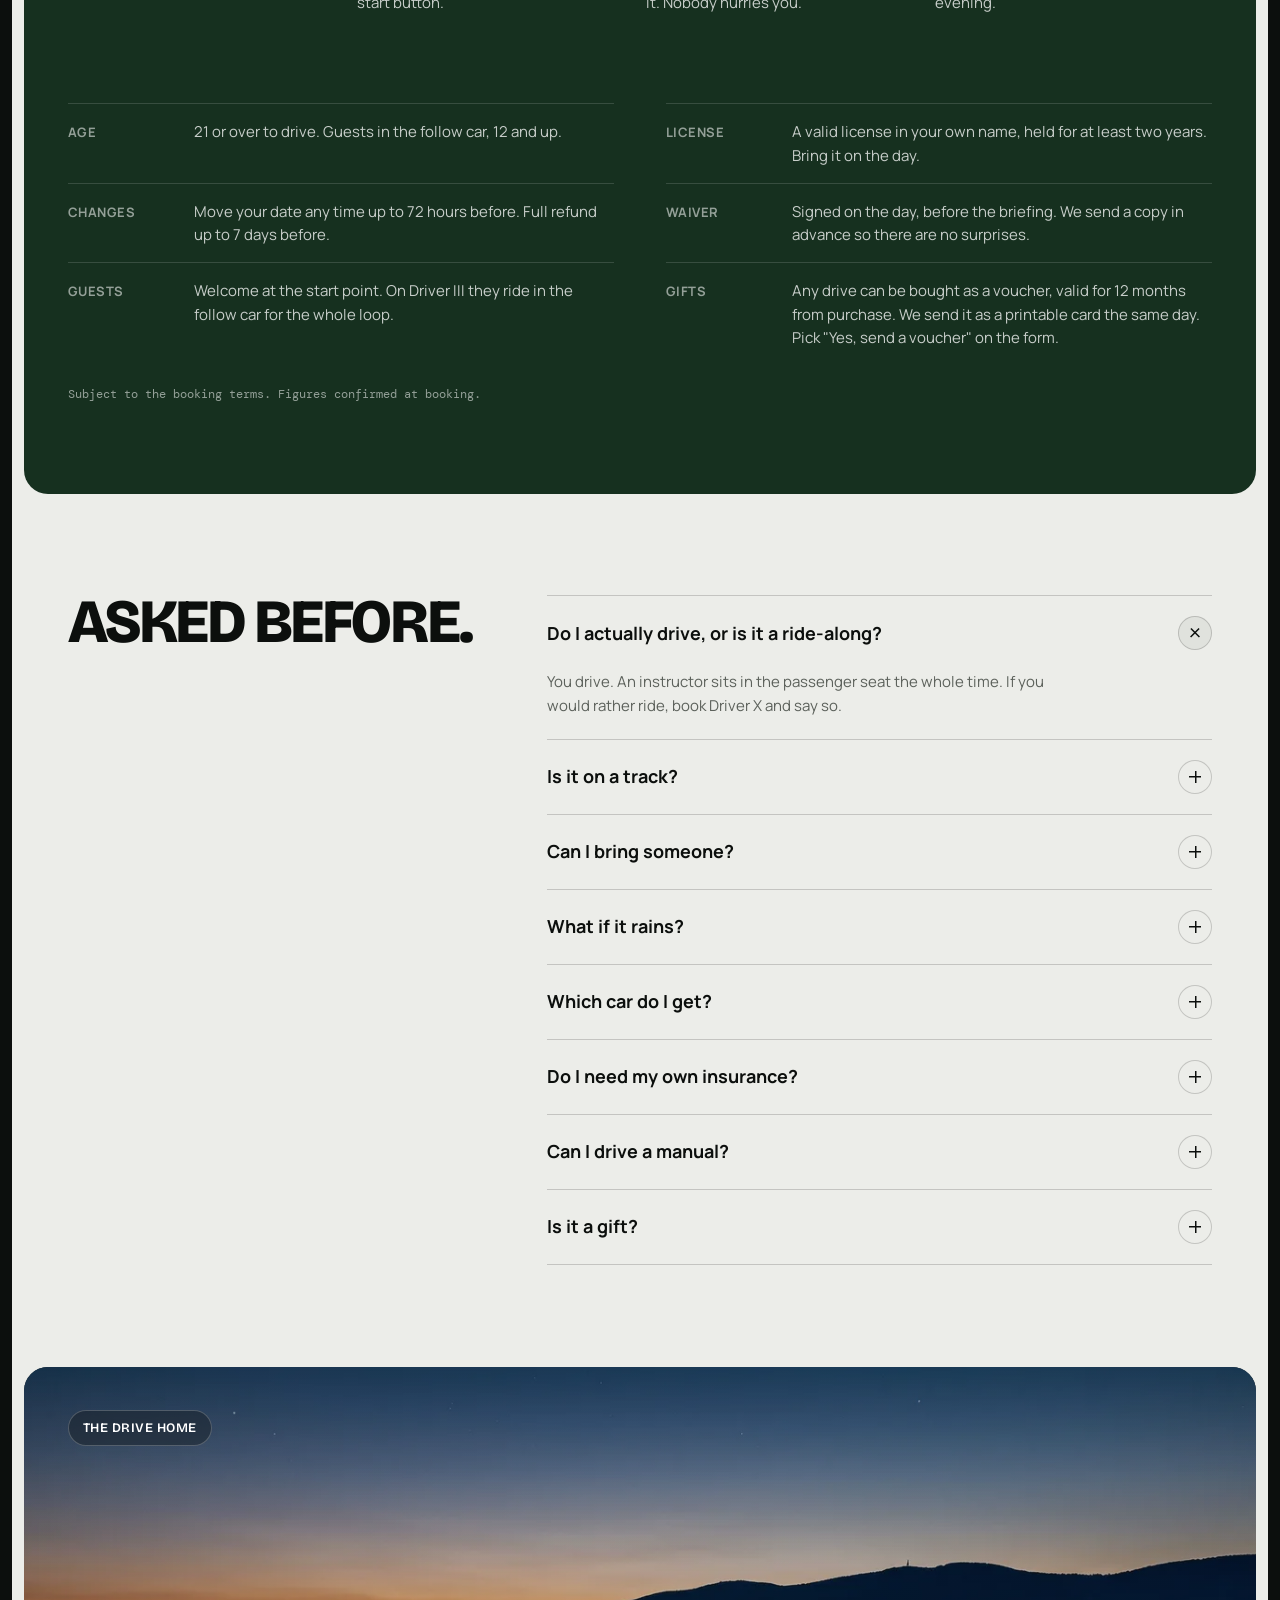
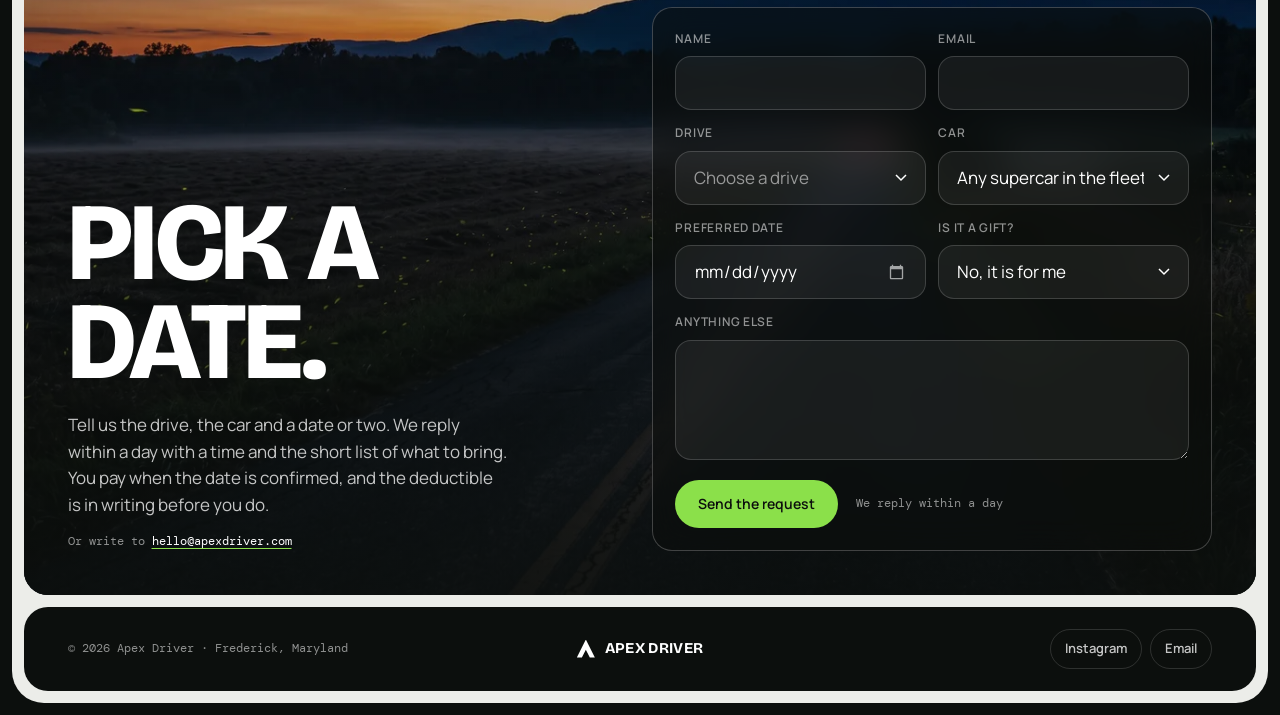
==== commit 2d88146a: "Hero pass: Experiences nav, fleet-neutral copy, ticket parked, scroll-driven sun rays - Nav and phon" ====
--- a/index.html
+++ b/index.html
@@ -3,13 +3,13 @@
 <head>
   <meta charset="utf-8">
   <meta name="viewport" content="width=device-width, initial-scale=1">
-  <title>Apex Driver — Drive a Lamborghini on Frederick County backroads</title>
-  <meta name="description" content="You drive a Lamborghini Huracán Tecnica on the public backroads of Frederick County, Maryland, with an instructor beside you. 30, 45 or 60 minutes. From $495.">
+  <title>Apex Driver — Drive a supercar on Frederick County backroads</title>
+  <meta name="description" content="You drive an exotic, high-performance supercar on the public backroads of Frederick County, Maryland, with an instructor beside you. 30, 45 or 60 minutes. From $495.">
   <meta name="theme-color" content="#0C0F0D">
   <link rel="icon" href="assets/mark.svg" type="image/svg+xml">
 
   <meta property="og:title" content="Apex Driver — You drive. We ride shotgun.">
-  <meta property="og:description" content="A Lamborghini Huracán Tecnica on Frederick County backroads. 30, 45 or 60 minutes with an instructor beside you. From $495.">
+  <meta property="og:description" content="A supercar on Frederick County backroads. 30, 45 or 60 minutes with an instructor beside you. From $495.">
   <meta property="og:image" content="https://eurobahncardetail.github.io/apexdriver/assets/v3/hero-ridge-2400.jpg">
   <meta property="og:url" content="https://eurobahncardetail.github.io/apexdriver/">
   <meta property="og:type" content="website">
@@ -21,7 +21,7 @@
 
   <link rel="preload" as="image" media="(min-width: 641px)" href="assets/v3/hero-ridge-1600.webp" imagesrcset="assets/v3/hero-ridge-900.webp 900w, assets/v3/hero-ridge-1600.webp 1600w, assets/v3/hero-ridge-2400.webp 2400w" imagesizes="100vw">
   <link rel="preload" as="image" media="(max-width: 640px)" href="assets/v3/hero-ridge-tall-800.webp" imagesrcset="assets/v3/hero-ridge-tall-800.webp 800w, assets/v3/hero-ridge-tall-1200.webp 1200w" imagesizes="100vw">
-  <link rel="stylesheet" href="styles.css?v=3.5">
+  <link rel="stylesheet" href="styles.css?v=3.6">
 
   <script>
     /* Arms the hero sequence, reveals and ambient video before first paint.
@@ -46,7 +46,7 @@
       {"@type": "Question", "name": "Do I actually drive, or is it a ride-along?", "acceptedAnswer": {"@type": "Answer", "text": "You drive. An instructor sits in the passenger seat the whole time."}},
       {"@type": "Question", "name": "Is it on a track?", "acceptedAnswer": {"@type": "Answer", "text": "No. Every drive is on public backroads in Frederick County, Maryland. Speed limits apply; the roads do the work."}},
       {"@type": "Question", "name": "Can I bring someone?", "acceptedAnswer": {"@type": "Answer", "text": "The car has two seats and one of them is the instructor's. Guests are welcome at the start point and can ride along in the follow car on Driver III."}},
-      {"@type": "Question", "name": "What if it rains?", "acceptedAnswer": {"@type": "Answer", "text": "We reschedule at no charge. Wet roads and a rear-wheel-drive V10 are not a good afternoon."}}
+      {"@type": "Question", "name": "What if it rains?", "acceptedAnswer": {"@type": "Answer", "text": "We reschedule at no charge. Wet roads and a rear-wheel-drive supercar are not a good afternoon."}}
     ]
   }
   </script>
@@ -64,7 +64,7 @@
     </div>
     <div class="nav__group nav__links">
       <a class="nav__link" href="#road" data-spy>The road</a>
-      <a class="nav__link" href="#drives" data-spy>Drives</a>
+      <a class="nav__link" href="#drives" data-spy>Experiences</a>
       <a class="nav__link" href="#fleet" data-spy>The cars</a>
       <a class="nav__link" href="#know" data-spy>Know before</a>
       <a class="nav__link" href="#faq" data-spy>Questions</a>
@@ -82,7 +82,7 @@
     </div>
     <nav class="sheet__links" aria-label="Sections">
       <a class="sheet__link display" href="#road" style="--i:0">The road</a>
-      <a class="sheet__link display" href="#drives" style="--i:1">Drives</a>
+      <a class="sheet__link display" href="#drives" style="--i:1">Experiences</a>
       <a class="sheet__link display" href="#fleet" style="--i:2">The cars</a>
       <a class="sheet__link display" href="#know" style="--i:3">Know before</a>
       <a class="sheet__link display" href="#faq" style="--i:4">Questions</a>
@@ -100,7 +100,8 @@
   <main id="main" style="display: contents">
 
     <!-- =================================================================
-         HERO — the Viola Huracán on the ridge, dust in the light
+         HERO — the ridge at golden hour. The still is the picture; the only
+         movement is the sun-ray layer, which follows the scroll (script.js).
          ================================================================= -->
     <header class="card hero">
       <div class="media" aria-hidden="true">
@@ -110,7 +111,7 @@
           <source type="image/webp" srcset="assets/v3/hero-ridge-900.webp 900w, assets/v3/hero-ridge-1600.webp 1600w, assets/v3/hero-ridge-2400.webp 2400w" sizes="100vw">
           <img src="assets/v3/hero-ridge-2400.jpg" width="2400" height="1339" alt="The purple Lamborghini Huracán Tecnica on the crest of a ridge road at golden hour, sun breaking through the oaks, the Catoctin valley hazy behind." fetchpriority="high" decoding="async">
         </picture>
-        <video class="ambient" data-src="assets/v3/hero-ridge.mp4" muted loop playsinline preload="none" tabindex="-1"></video>
+        <canvas class="rays" data-rays="assets/v3/rays/" data-count="40" aria-hidden="true"></canvas>
       </div>
       <div class="hero__scrim" aria-hidden="true"></div>
 
@@ -121,35 +122,13 @@
             <span class="seq" style="--i:2; display:block">You drive.</span>
             <span class="seq quiet" style="--i:3; display:block">We ride shotgun.</span>
           </h1>
-          <p class="hero__sub seq" style="--i:4">A Lamborghini Huracán Tecnica, an instructor in the passenger seat, and 30, 45 or 60 minutes of the best backroads in Maryland.</p>
+          <p class="hero__sub seq" style="--i:4">An exotic supercar, an instructor in the passenger seat, and 30, 45 or 60 minutes of the best backroads in Maryland.</p>
           <div class="hero__cta seq" style="--i:5">
             <a class="pill pill--verde" href="#drives">Choose your drive</a>
             <a class="pill pill--glass" href="#gift">Give it as a gift</a>
           </div>
         </div>
-
-        <aside class="ticket seq" style="--i:6" aria-label="Drives and prices">
-          <div class="ticket__head">
-            <span>Three drives, one road</span>
-            <span>From $495</span>
-          </div>
-          <a class="ticket__row" href="#drives" data-book="Driver I">
-            <span class="ticket__name">Driver I</span>
-            <span class="ticket__meta mono">30 min · the valley</span>
-            <span class="ticket__price">$495</span>
-          </a>
-          <a class="ticket__row" href="#drives" data-book="Driver II">
-            <span class="ticket__name"><span class="dot" aria-hidden="true"></span>Driver II <span class="mono dim">· our pick</span></span>
-            <span class="ticket__meta mono">45 min · the ridge</span>
-            <span class="ticket__price">$795</span>
-          </a>
-          <a class="ticket__row" href="#drives" data-book="Driver III">
-            <span class="ticket__name">Driver III</span>
-            <span class="ticket__meta mono">60 min · the full loop</span>
-            <span class="ticket__price">$995</span>
-          </a>
-          <p class="ticket__foot mono">Insurance included · No payment until we confirm<br>Any drive as a gift voucher, valid 12 months</p>
-        </aside>
+        <!-- The drives-and-prices ticket that sat here is parked in docs/parked/hero-ticket.html. -->
       </div>
     </header>
 
@@ -165,7 +144,7 @@
             <span class="chip">Catoctin ridge</span>
             <span class="chip">Stone walls</span>
             <span class="chip">The covered bridge</span>
-            <span class="chip chip--verde">8,500 rpm</span>
+            <span class="chip chip--verde">Redline</span>
           </div>
           <p class="body">Frederick County has the best driving roads within an hour of Washington. Ridge climbs with proper switchbacks, valley straights between stone walls, a covered bridge or two.</p>
           <p class="body">We meet in Frederick, run a briefing, and hand you the keys. The instructor rides with you the whole way. They know every corner and every pothole, and they will tell you when to breathe.</p>
@@ -186,7 +165,7 @@
       <div class="wrap">
         <div class="band__head">
           <h2 class="display h2">How far up the road do you want to go?</h2>
-          <p class="lede">Same car, same instructor, same start in Frederick. What changes is how much road you get. Every drive includes insurance, the briefing and photos.</p>
+          <p class="lede">Same instructor, same start in Frederick, your choice of supercar. What changes is how much road you get. Every drive includes insurance, the briefing and photos.</p>
         </div>
 
         <div class="chapters__grid reveal-stagger">
@@ -201,7 +180,7 @@
             <div class="chapter__top">
               <div class="chapter__kicker mono"><span>Driver I</span><span>30 min</span></div>
               <h3 class="h3 chapter__title">The valley</h3>
-              <p class="chapter__desc">Stone walls, long sightlines, and enough straight road to hear what 8,500 rpm sounds like.</p>
+              <p class="chapter__desc">Stone walls, long sightlines, and enough straight road to hear what a supercar sounds like at redline.</p>
             </div>
             <div class="chapter__bottom">
               <div class="chapter__price"><span class="n"><small>$</small>495</span><span class="m mono">about 18 mi</span></div>
@@ -375,6 +354,8 @@
           </article>
         </div>
 
+        <!-- The fleet-rotation guarantee. Client wording, 2026-09-03. -->
+        <p class="fleet__note">The fleet rotates. Cars come and go with the season and with what keeps the experience at its best, so the car on this page may not be the car on your date. What we guarantee is an equally thrilling, high-performance supercar for you, or for whoever you are giving the drive to.</p>
         <!-- PLACEHOLDER cars 05+: one line until the client confirms them. -->
         <p class="fleet__next mono muted">Next in the fleet: Ferrari 296 GTB · McLaren 750S. Planned, not yet in the garage.</p>
       </div>
@@ -407,7 +388,7 @@
           <div class="promise">
             <h3 class="h3">Rain means a new date.</h3>
             <div>
-              <p>Wet roads and a rear-wheel-drive V10 are not a good afternoon. We call it the evening before and reschedule at no charge.</p>
+              <p>Wet roads and a rear-wheel-drive supercar are not a good afternoon. We call it the evening before and reschedule at no charge.</p>
             </div>
           </div>
         </div>
@@ -468,19 +449,20 @@
           </details>
           <details class="faq__item">
             <summary class="faq__q">What if it rains?</summary>
-            <p class="body-sm faq__a">We reschedule at no charge. A wet road and a rear-wheel-drive V10 are not a good afternoon, and we would rather you came back on a dry one.</p>
+            <p class="body-sm faq__a">We reschedule at no charge. A wet road and a rear-wheel-drive supercar are not a good afternoon, and we would rather you came back on a dry one.</p>
           </details>
           <details class="faq__item">
             <summary class="faq__q">Which car do I get?</summary>
-            <p class="body-sm faq__a">You choose when you book: a Huracán Tecnica in purple or green, the 718 Cayman GT4 RS, or the 911 GT3. If you want two of them, that is Driver X.</p>
+            <p class="body-sm faq__a">You choose from what is in the garage when you book. The fleet rotates with the season, so if your pick is away on your date we put you in an equally thrilling, high-performance supercar. If you want two of them, that is Driver X.</p>
           </details>
           <details class="faq__item">
             <summary class="faq__q">Do I need my own insurance?</summary>
             <p class="body-sm faq__a">No. Cover is included in the price. Your liability is capped at a deductible we confirm in writing before you pay.</p>
           </details>
+          <!-- PLACEHOLDER: paddle-shift for every car is assumed; confirm for cars that could be manual. -->
           <details class="faq__item">
             <summary class="faq__q">Can I drive a manual?</summary>
-            <p class="body-sm faq__a">The Tecnica is a seven-speed dual-clutch with paddles. There is no clutch pedal, and you will not miss it above 6,000 rpm.</p>
+            <p class="body-sm faq__a">Every car in the fleet shifts with paddles. There is no clutch pedal, and you will not miss it at redline.</p>
           </details>
           <details class="faq__item">
             <summary class="faq__q">Is it a gift?</summary>
@@ -539,9 +521,11 @@
             <div class="field">
               <label class="label" for="f-car">Car</label>
               <select class="input" id="f-car" name="car">
-                <option>Viola, the purple one</option>
-                <option>Verde, the green one</option>
-                <option>Either</option>
+                <option>Any supercar in the fleet</option>
+                <option>Huracán Tecnica, Viola</option>
+                <option>Huracán Tecnica, Verde</option>
+                <option>718 Cayman GT4 RS</option>
+                <option>911 GT3</option>
               </select>
             </div>
             <div class="field">
--- a/styles.css
+++ b/styles.css
@@ -298,8 +298,17 @@
   color: #fff;
   background: var(--ink-2);
 }
-.hero .media img { object-position: 64% 50%; }
-.hero .media video { object-position: 64% 50%; }
+.hero .media img { object-position: 64% 50%; filter: saturate(0.92) contrast(0.98); }
+/* Sun-ray layer: the light from the Kling render, drawn on a canvas that
+   script.js scrubs with the scroll position. Same crop as the still. */
+.hero .rays {
+  position: absolute; inset: 0; width: 100%; height: 100%;
+  object-fit: cover; object-position: 64% 50%;
+  pointer-events: none; opacity: 0; transition: opacity 900ms var(--ease);
+}
+.hero .rays { mix-blend-mode: screen; }
+@supports (mix-blend-mode: plus-lighter) { .hero .rays { mix-blend-mode: plus-lighter; } }
+.hero .rays.is-ready { opacity: 1; }
 .hero__scrim {
   position: absolute; inset: 0; pointer-events: none;
   background:
@@ -309,8 +318,8 @@
 }
 .hero__inner {
   position: relative;
-  display: grid; grid-template-columns: minmax(0, 1fr) auto;
-  align-items: end; gap: 32px;
+  display: grid; grid-template-columns: minmax(0, 1fr);
+  align-items: end;
   padding-top: 140px;
 }
 .hero__eyebrow { margin-bottom: 22px; }
@@ -319,38 +328,11 @@
 .hero__sub { max-width: 520px; font-size: 18px; color: var(--on-dark-2); margin-bottom: 28px; }
 .hero__cta { display: flex; flex-wrap: wrap; gap: 10px; }
 
-.ticket {
-  width: 340px; max-width: 100%;
-  padding: 20px 20px 16px;
-  border-radius: var(--r-panel);
-  background: rgba(12, 15, 13, 0.42); border: 1px solid var(--glass-line);
-  backdrop-filter: blur(18px); -webkit-backdrop-filter: blur(18px);
-}
-.ticket__head { display: flex; justify-content: space-between; align-items: center; margin-bottom: 8px; color: var(--on-dark-3); font-weight: 600; font-size: 13px; }
-.ticket__price, .chapter__price .n, .spec, .stat { font-variant-numeric: tabular-nums; }
-.ticket__row {
-  display: grid; grid-template-columns: 1fr auto; align-items: center; gap: 4px 14px;
-  padding: 12px 10px; margin: 0 -10px; border-top: 1px solid var(--line-dark);
-  border-radius: 10px; text-decoration: none; color: #fff;
-  transition: background-color 160ms var(--ease), transform 140ms var(--ease-out);
-}
-.ticket__row:active { transform: scale(0.985); }
-@media (hover: hover) and (pointer: fine) { .ticket__row:hover { background: rgba(255,255,255,0.07); } }
-.ticket__name { font-weight: 700; font-size: 15px; display: flex; align-items: center; gap: 8px; }
-.ticket__name .dot { width: 7px; height: 7px; border-radius: 50%; background: var(--verde); }
-.ticket__meta { grid-column: 1; color: var(--on-dark-3); }
-.ticket__price {
-  grid-row: 1 / span 2; grid-column: 2; align-self: center;
-  font-family: var(--font-display); font-variation-settings: "opsz" 40, "wdth" 100;
-  font-weight: 700; font-size: 24px; letter-spacing: -0.01em;
-}
-.ticket__foot { margin-top: 10px; color: var(--on-dark-3); text-transform: none; letter-spacing: 0; }
-
-/* Once the ticket stacks under the copy, the headline sits higher in the
-   frame, so the bottom band deepens to meet it. */
+.chapter__price .n, .spec, .stat { font-variant-numeric: tabular-nums; }
+/* The hero ticket (drives and prices panel) is parked in docs/parked/hero-ticket.html. */
+
+/* Narrower frames: the headline sits higher, so the bottom band deepens to meet it. */
 @media (max-width: 960px) {
-  .hero__inner { grid-template-columns: 1fr; }
-  .ticket { width: 100%; }
   .hero__scrim {
     background:
       linear-gradient(180deg, rgba(12,15,13,0.42) 0%, rgba(12,15,13,0) 24%),
@@ -358,11 +340,10 @@
   }
   .hero__title .quiet { color: rgba(255, 255, 255, 0.68); }
 }
-/* Phones: portrait photograph, and the ticket steps aside (the booking bar
-   and the drive cards carry the prices). */
+/* Phones: portrait photograph; the ray layer is 16:9 and stays off. */
 @media (max-width: 640px) {
   .hero .media img { object-position: 50% 50%; }
-  .ticket { display: none; }
+  .hero .rays { display: none; }
 }
 
 /* ---------- intro: the road ---------- */
@@ -465,6 +446,10 @@
 /* Specs per car, compact, on the glass panel. */
 .specs--card { margin-top: 14px; }
 .specs--card .spec { height: 30px; line-height: 30px; padding: 0 11px; font-size: 13px; }
+.fleet__note {
+  max-width: 760px; margin-top: clamp(28px, 4vw, 40px);
+  font-size: 17px; line-height: 1.5; text-wrap: pretty;
+}
 .fleet__next { margin-top: 20px; text-transform: none; letter-spacing: 0; }
 @media (max-width: 760px) { .fleet__grid { grid-template-columns: minmax(0, 1fr); } .car { min-height: 0; } }
 
@@ -639,7 +624,8 @@
   .chapter:hover .media img, .car:hover .media img { transform: none; }
   .faq__q::after, .bar { transition: none; }
   /* Fewer movements, not zero: the fades stay, the travel goes. */
-  .chapter:active, .ticket__row:active, .pill:active { transform: none; }
+  .chapter:active, .pill:active { transform: none; }
+  .hero .rays { display: none; }
   .sheet, .sheet[hidden] { transform: none; }
   .sheet__links > * { transform: none; transition-delay: 0ms; }
   .faq__item::details-content { transition: none; }
